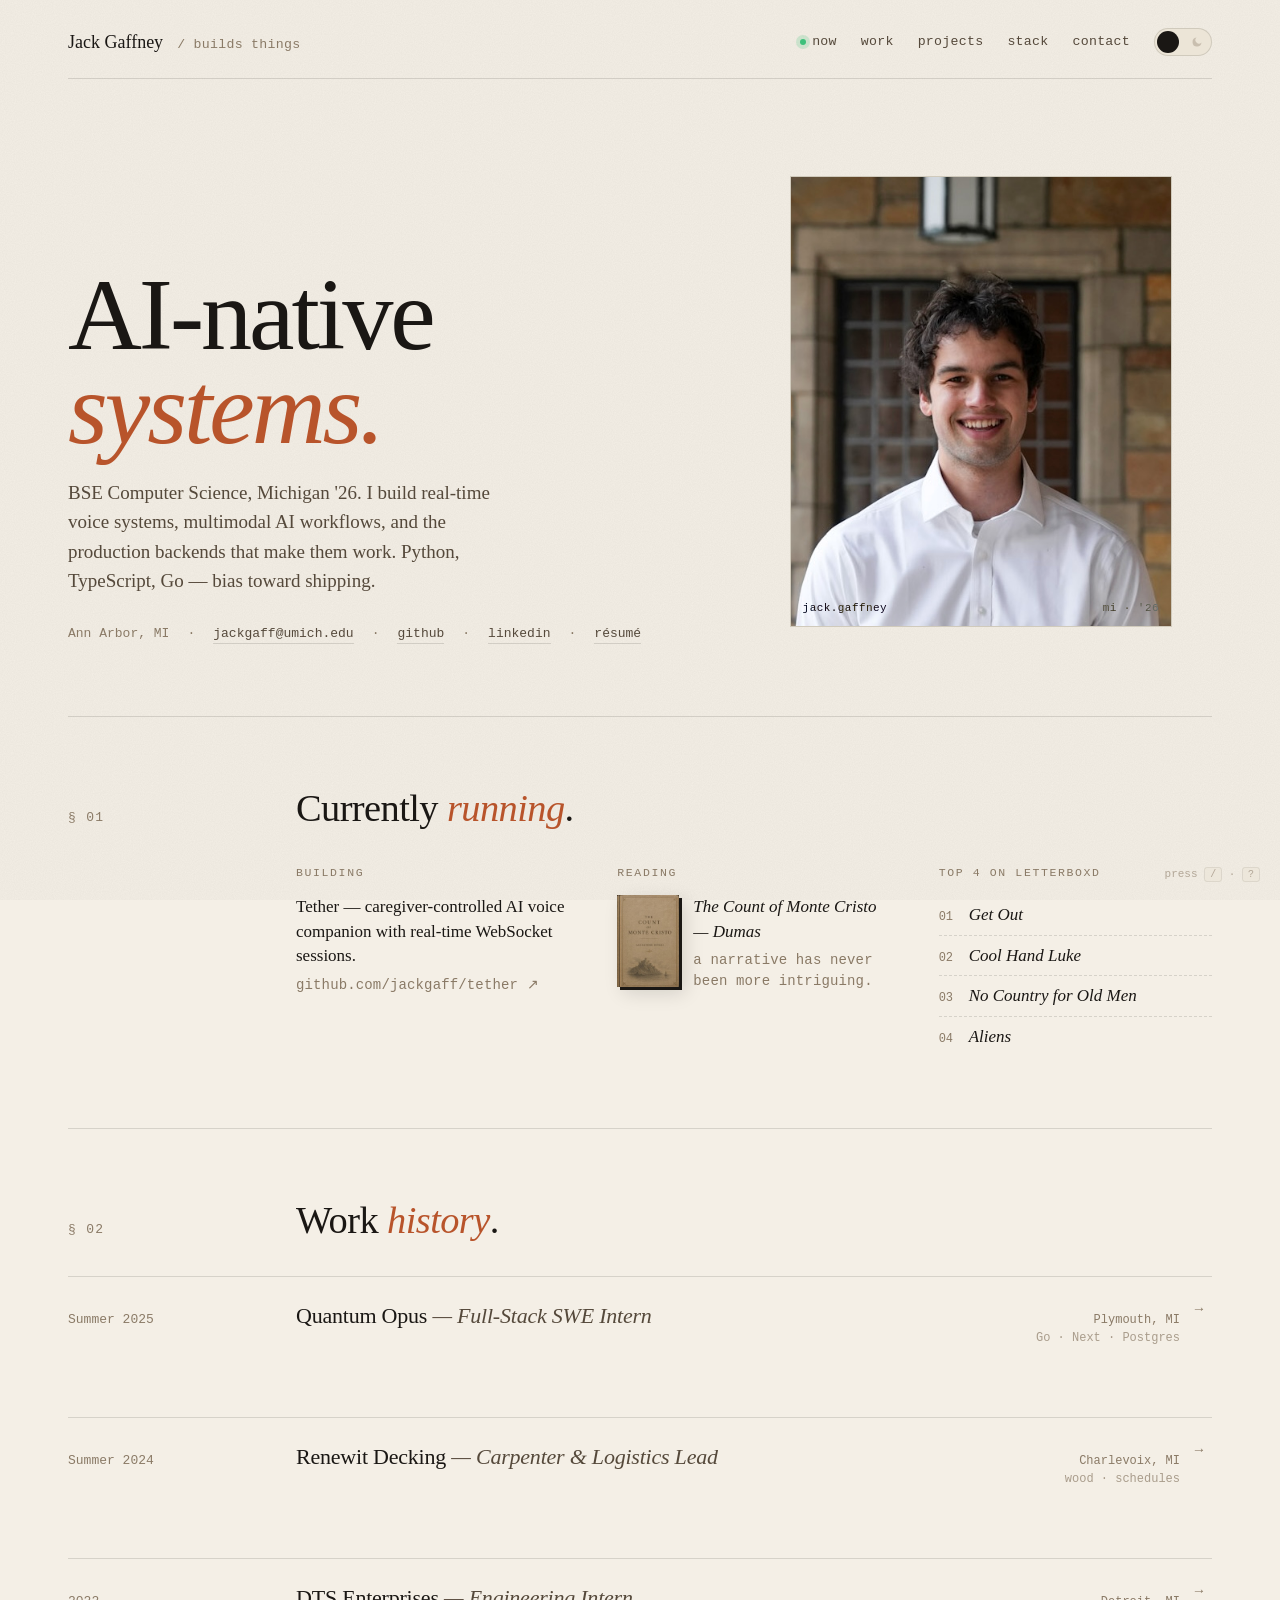
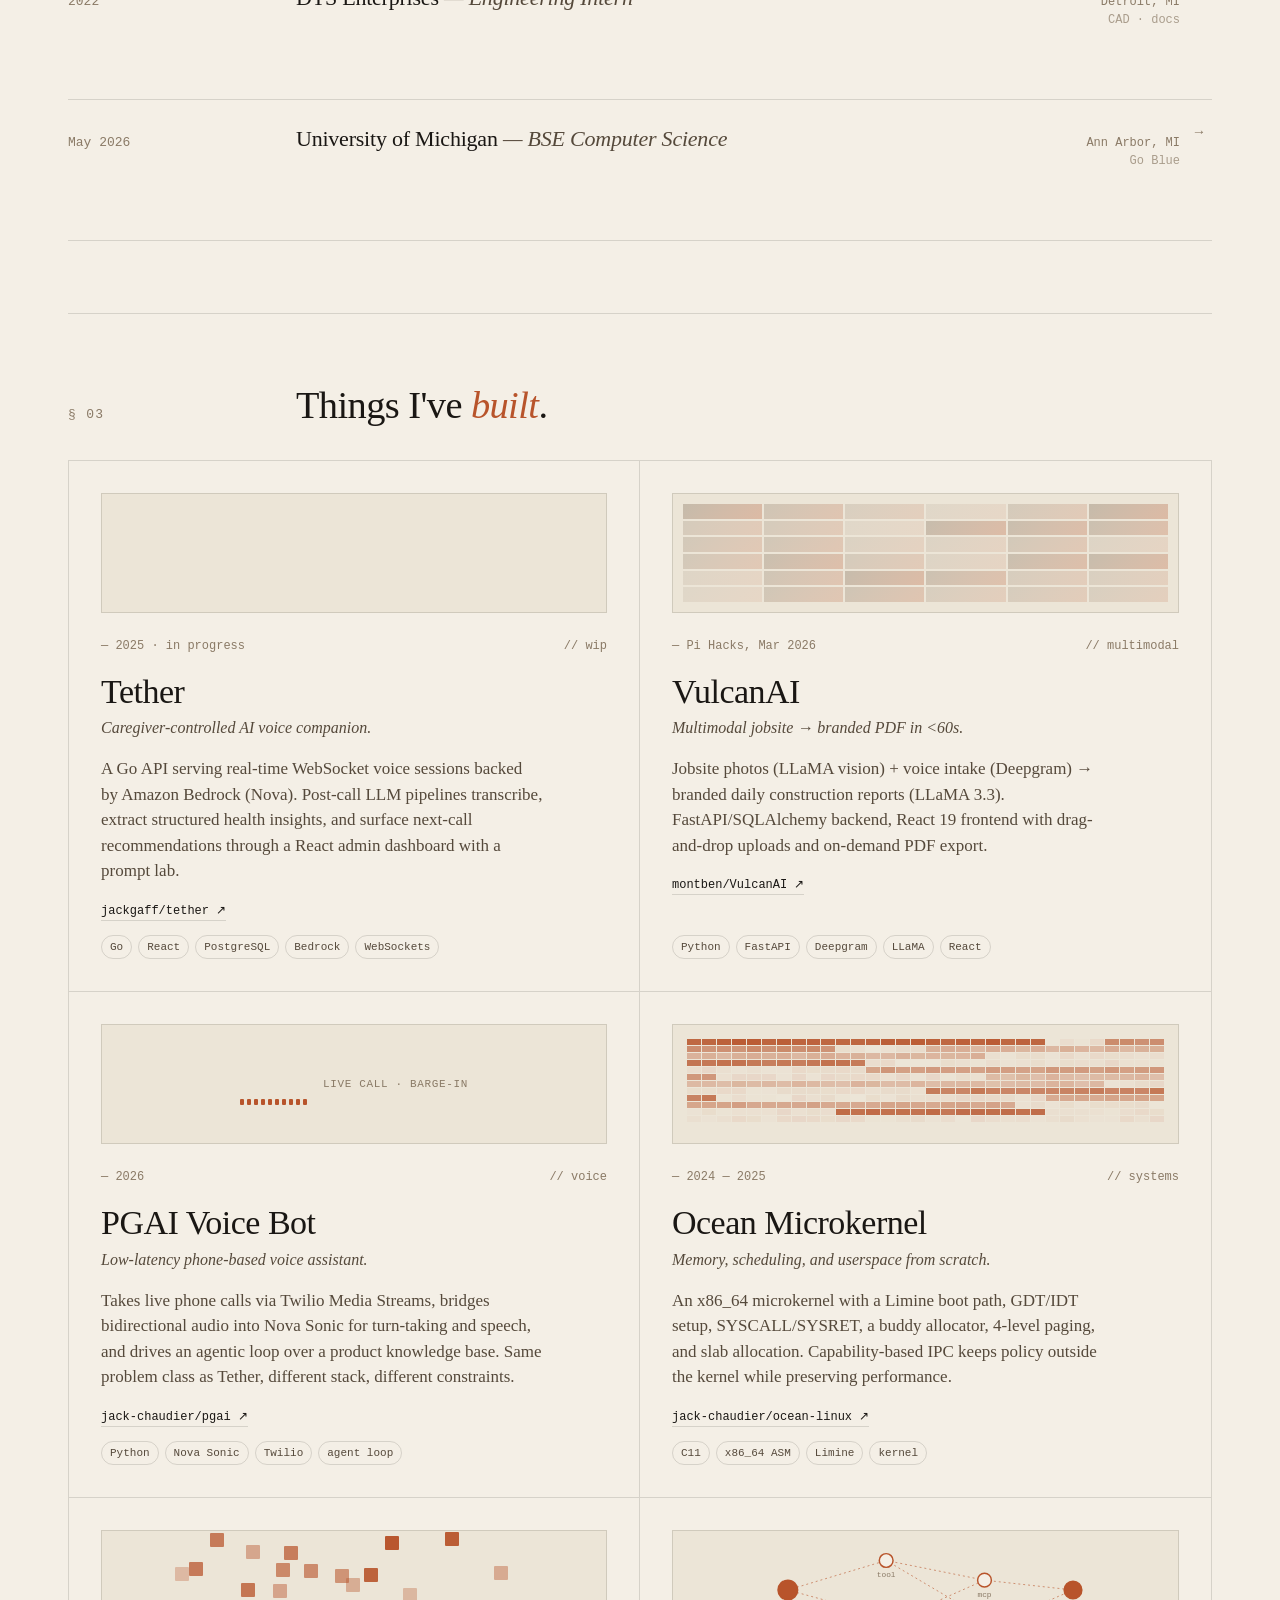
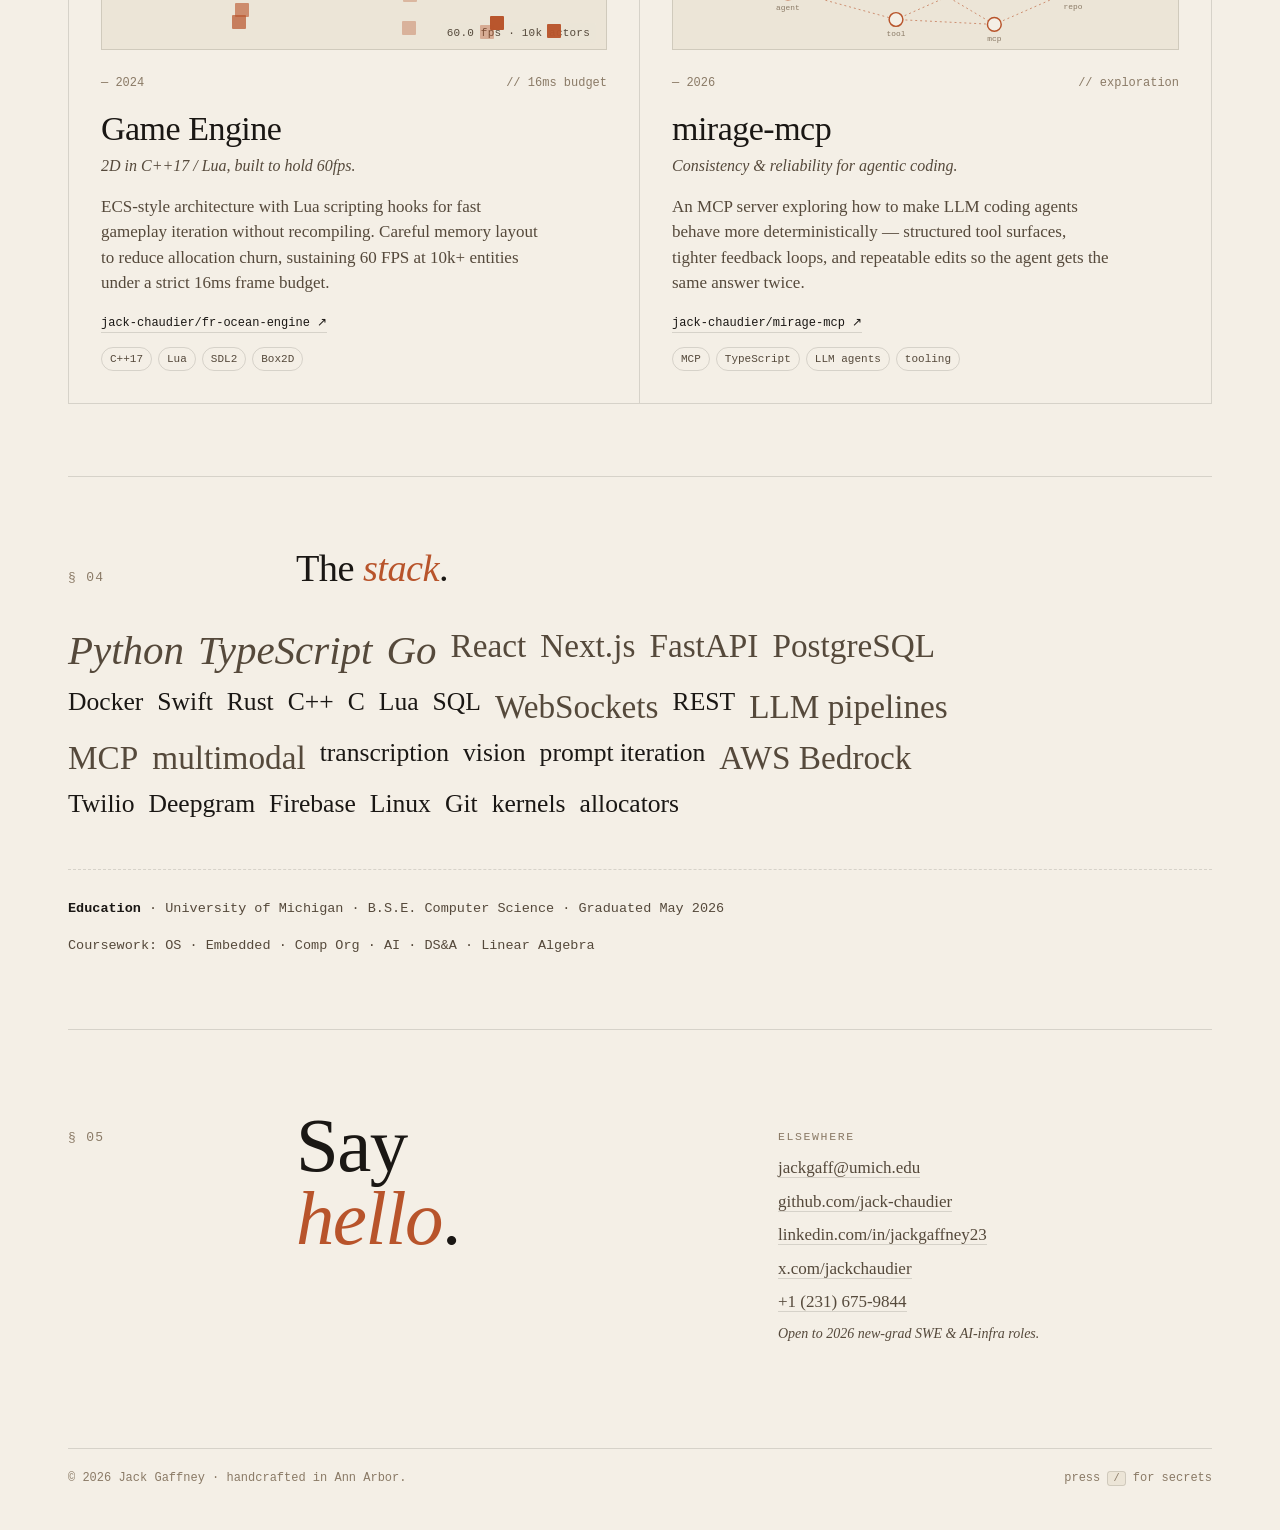
==== index.html @ 0e06ac3a "Refine hero copy, reorder projects, enlarge education footnote - Drop "Backend &" from the hero H1 s" ====
<!doctype html>
<html lang="en">
    <head>
        <meta charset="UTF-8" />
        <meta name="viewport" content="width=device-width, initial-scale=1.0" />
        <meta name="theme-color" media="(prefers-color-scheme: light)" content="#f4efe6" />
        <meta name="theme-color" media="(prefers-color-scheme: dark)" content="#0e0d0b" />
        <meta
            name="description"
            content="Jack Gaffney — AI-native workflows, real-time voice systems, and the production backends that make them work. BSE Computer Science, University of Michigan (graduated May 2026)."
        />
        <meta property="og:title" content="Jack Gaffney — builds things" />
        <meta
            property="og:description"
            content="AI-native workflows, real-time voice systems, and full-stack backends. Plus a kernel and a game engine."
        />
        <meta property="og:type" content="website" />
        <meta property="og:url" content="https://jack-chaudier.github.io/" />
        <meta property="og:image" content="https://jack-chaudier.github.io/og-image.png" />
        <meta property="og:image:width" content="1200" />
        <meta property="og:image:height" content="630" />
        <meta name="twitter:card" content="summary_large_image" />
        <meta name="twitter:image" content="https://jack-chaudier.github.io/og-image.png" />
        <meta name="twitter:site" content="@jackchaudier" />
        <meta name="twitter:creator" content="@jackchaudier" />
        <meta name="twitter:title" content="Jack Gaffney — builds things" />
        <meta
            name="twitter:description"
            content="AI-native workflows, real-time voice systems, and full-stack backends. Plus a kernel and a game engine."
        />
        <meta name="referrer" content="strict-origin-when-cross-origin" />
        <meta
            http-equiv="Content-Security-Policy"
            content="default-src 'self'; base-uri 'self'; connect-src 'self'; font-src 'self' https://fonts.gstatic.com; img-src 'self' data: https:; object-src 'none'; script-src 'self' 'unsafe-inline'; style-src 'self' 'unsafe-inline' https://fonts.googleapis.com;"
        />
        <link rel="canonical" href="https://jack-chaudier.github.io/" />
        <link rel="manifest" href="/manifest.webmanifest" />
        <title>Jack Gaffney — builds things</title>
        <script>
            (function () {
                const root = document.documentElement;
                root.classList.add("js");
                try {
                    const storedTheme = localStorage.getItem("jg-theme");
                    const prefersDark = window.matchMedia("(prefers-color-scheme: dark)").matches;
                    root.setAttribute("data-theme", storedTheme || (prefersDark ? "dark" : "light"));
                } catch (error) {
                    root.setAttribute(
                        "data-theme",
                        window.matchMedia("(prefers-color-scheme: dark)").matches ? "dark" : "light"
                    );
                }
            })();
        </script>
        <link rel="icon" href="/favicon.svg" type="image/svg+xml" />
        <link rel="alternate icon" href="/favicon.ico" />
        <link rel="shortcut icon" href="/favicon.ico" />
        <link rel="apple-touch-icon" sizes="192x192" href="/icon-192.png" />
        <link rel="preconnect" href="https://fonts.googleapis.com" />
        <link rel="preconnect" href="https://fonts.gstatic.com" crossorigin />
        <link
            rel="preload"
            as="style"
            href="https://fonts.googleapis.com/css2?family=Fraunces:ital,opsz,wght@0,9..144,300;0,9..144,400;0,9..144,500;0,9..144,600;1,9..144,400&amp;family=JetBrains+Mono:wght@400;500;600&amp;display=swap"
        />
        <link
            href="https://fonts.googleapis.com/css2?family=Fraunces:ital,opsz,wght@0,9..144,300;0,9..144,400;0,9..144,500;0,9..144,600;1,9..144,400&amp;family=JetBrains+Mono:wght@400;500;600&amp;display=swap"
            rel="stylesheet"
            media="print"
            onload="this.media='all'"
        />
        <noscript>
            <link
                href="https://fonts.googleapis.com/css2?family=Fraunces:ital,opsz,wght@0,9..144,300;0,9..144,400;0,9..144,500;0,9..144,600;1,9..144,400&amp;family=JetBrains+Mono:wght@400;500;600&amp;display=swap"
                rel="stylesheet"
            />
        </noscript>
        <link rel="stylesheet" href="style.css" />
        <script type="application/ld+json">
        {
            "@context": "https://schema.org",
            "@type": "Person",
            "name": "Jack Gaffney",
            "url": "https://jack-chaudier.github.io/",
            "jobTitle": "Software Engineer",
            "description": "AI-native workflows, real-time voice systems, and full-stack backends.",
            "sameAs": [
                "https://github.com/jack-chaudier",
                "https://linkedin.com/in/jackgaffney23",
                "https://x.com/jackchaudier"
            ],
            "alumniOf": {
                "@type": "CollegeOrUniversity",
                "name": "University of Michigan"
            },
            "knowsAbout": ["LLM Agents", "Voice AI", "Full-Stack Engineering", "Systems Programming", "Python", "TypeScript", "Go", "C++"]
        }
        </script>
    </head>
    <body>
        <a href="#main" class="skip-link">Skip to main content</a>

        <div class="shell" id="main">

            <!-- ========== TOP ========== -->
            <nav class="top" aria-label="Primary">
                <div class="wordmark">
                    <b>Jack Gaffney</b>
                    <span class="mono">/ builds things</span>
                </div>
                <div class="topnav mono">
                    <a href="#now"><span class="dot" aria-hidden="true"></span>now</a>
                    <a href="#work">work</a>
                    <a href="#projects">projects</a>
                    <a href="#stack">stack</a>
                    <a href="#contact">contact</a>
                    <button class="theme-toggle" id="themeToggle" type="button" aria-label="Toggle theme" aria-pressed="false">
                        <svg class="sun" viewBox="0 0 24 24" fill="none" stroke="currentColor" stroke-width="2" stroke-linecap="round" aria-hidden="true"><circle cx="12" cy="12" r="4" fill="currentColor"/><path d="M12 2v2M12 20v2M4.93 4.93l1.41 1.41M17.66 17.66l1.41 1.41M2 12h2M20 12h2M4.93 19.07l1.41-1.41M17.66 6.34l1.41-1.41"/></svg>
                        <svg class="moon" viewBox="0 0 24 24" fill="currentColor" stroke="none" aria-hidden="true"><path d="M21 13A9 9 0 1 1 11 3a7 7 0 0 0 10 10z"/></svg>
                        <span class="knob" aria-hidden="true"></span>
                    </button>
                </div>
            </nav>

            <!-- ========== HERO ========== -->
            <header class="hero">
                <div>
                    <h1>AI&#8209;native<br/><em>systems.</em></h1>
                    <p class="lede">
                        BSE Computer Science, Michigan '26. I build real-time
                        voice systems, multimodal AI workflows, and the
                        production backends that make them work.
                        Python, TypeScript, Go — bias toward shipping.
                    </p>
                    <div class="meta">
                        <span>Ann&nbsp;Arbor,&nbsp;MI</span>
                        <span class="sep" aria-hidden="true">·</span>
                        <a href="mailto:jackgaff@umich.edu">jackgaff@umich.edu</a>
                        <span class="sep" aria-hidden="true">·</span>
                        <a href="https://github.com/jack-chaudier" target="_blank" rel="noopener noreferrer">github</a>
                        <span class="sep" aria-hidden="true">·</span>
                        <a href="https://linkedin.com/in/jackgaffney23" target="_blank" rel="noopener noreferrer">linkedin</a>
                        <span class="sep" aria-hidden="true">·</span>
                        <a href="jack_gaffney_resume.pdf" target="_blank" rel="noopener noreferrer">résumé</a>
                    </div>
                </div>
                <figure class="portrait-frame" id="portraitFrame">
                    <img
                        src="headshot.jpg"
                        alt="Portrait of Jack Gaffney"
                        width="637"
                        height="559"
                        loading="eager"
                        decoding="async"
                    />
                    <figcaption class="cap">
                        <span>jack.gaffney</span><span id="portraitMeta">mi · '26</span>
                    </figcaption>
                </figure>
            </header>

            <!-- ========== NOW ========== -->
            <section id="now" aria-labelledby="now-title">
                <div class="section-head">
                    <div class="num">§ 01</div>
                    <h2 id="now-title">Currently <em>running</em>.</h2>
                </div>

                <div class="now-grid">
                    <div aria-hidden="true"></div>

                    <div class="now-col">
                        <span class="caps">Building</span>
                        <p>Tether — caregiver-controlled AI voice companion with real-time WebSocket sessions.</p>
                        <p class="sub">
                            <a href="https://github.com/jackgaff/tether" target="_blank" rel="noopener noreferrer">
                                github.com/jackgaff/tether ↗
                            </a>
                        </p>
                    </div>

                    <div class="now-col">
                        <span class="caps">Reading</span>
                        <div class="book">
                            <div class="book-cover">
                                <img
                                    src="book-cover.jpg"
                                    alt="The Count of Monte Cristo cover art"
                                    width="62"
                                    height="92"
                                    loading="lazy"
                                    decoding="async"
                                />
                            </div>
                            <div>
                                <p style="font-style:italic;">The Count of Monte Cristo — Dumas</p>
                                <p class="sub">a narrative has never been more intriguing.</p>
                            </div>
                        </div>
                    </div>

                    <div class="now-col">
                        <span class="caps">Top 4 on Letterboxd</span>
                        <ol class="films">
                            <li><span class="rk">01</span><span class="title">Get Out</span></li>
                            <li><span class="rk">02</span><span class="title">Cool Hand Luke</span></li>
                            <li><span class="rk">03</span><span class="title">No Country for Old Men</span></li>
                            <li><span class="rk">04</span><span class="title">Aliens</span></li>
                        </ol>
                    </div>
                </div>
            </section>

            <!-- ========== WORK ========== -->
            <section id="work" aria-labelledby="work-title">
                <div class="section-head">
                    <div class="num">§ 02</div>
                    <h2 id="work-title">Work <em>history</em>.</h2>
                </div>

                <div class="work-row" tabindex="0" role="button" aria-expanded="false" data-detail="Built and deployed a full-stack internal data platform (Go/Gin · Next.js · PostgreSQL · Docker Compose) that replaced fragmented spreadsheet workflows. Designed modular Go REST endpoints consumed by Python data-generation pipelines, and shipped automated ingestion and validation with dynamic entity linking across complex datasets.">
                    <div class="when">Summer 2025</div>
                    <h3>Quantum Opus <span class="role">— Full-Stack SWE Intern</span></h3>
                    <div class="where">Plymouth, MI<br/><span>Go · Next · Postgres</span></div>
                    <div class="chev mono" aria-hidden="true">→</div>
                </div>

                <div class="work-row" tabindex="0" role="button" aria-expanded="false" data-detail="Coordinated logistics and material scheduling for seven distributed crews across a 50-mile radius. Moved from carpentry into pre-construction planning after identifying workflow bottlenecks, redesigning scheduling processes to improve cross-team coordination and reduce downtime.">
                    <div class="when">Summer 2024</div>
                    <h3>Renewit Decking <span class="role">— Carpenter &amp; Logistics Lead</span></h3>
                    <div class="where">Charlevoix, MI<br/><span>wood · schedules</span></div>
                    <div class="chev mono" aria-hidden="true">→</div>
                </div>

                <div class="work-row" tabindex="0" role="button" aria-expanded="false" data-detail="Produced 2D/3D CAD drawings and technical documentation for mechanical systems. First exposure to engineering process — how drawings, specs, and real-world parts have to stay in sync.">
                    <div class="when">2022</div>
                    <h3>DTS Enterprises <span class="role">— Engineering Intern</span></h3>
                    <div class="where">Detroit, MI<br/><span>CAD · docs</span></div>
                    <div class="chev mono" aria-hidden="true">→</div>
                </div>

                <div class="work-row" tabindex="0" role="button" aria-expanded="false" data-detail="BSE, Computer Science. Coursework: Operating Systems, Embedded Systems, Computer Organization, Artificial Intelligence, Software Engineering, Data Structures &amp; Algorithms, Linear Algebra. Graduated May 2026.">
                    <div class="when">May 2026</div>
                    <h3>University of Michigan <span class="role">— BSE Computer Science</span></h3>
                    <div class="where">Ann Arbor, MI<br/><span>Go Blue</span></div>
                    <div class="chev mono" aria-hidden="true">→</div>
                </div>
            </section>

            <!-- ========== PROJECTS ========== -->
            <section id="projects" aria-labelledby="projects-title">
                <div class="section-head">
                    <div class="num">§ 03</div>
                    <h2 id="projects-title">Things I've <em>built</em>.</h2>
                </div>

                <div class="projects">

                    <article class="project">
                        <div class="visual viz-waveform" id="viz-wave" aria-hidden="true"></div>
                        <div class="tag"><span>— 2025 · in progress</span><span>// wip</span></div>
                        <h3>Tether</h3>
                        <p class="subtitle">Caregiver-controlled AI voice companion.</p>
                        <p>
                            A Go API serving real-time WebSocket voice sessions
                            backed by Amazon Bedrock (Nova). Post-call LLM
                            pipelines transcribe, extract structured health
                            insights, and surface next-call recommendations
                            through a React admin dashboard with a prompt lab.
                        </p>
                        <a class="source" href="https://github.com/jackgaff/tether" target="_blank" rel="noopener noreferrer">jackgaff/tether ↗</a>
                        <div class="stack">
                            <span class="chip">Go</span>
                            <span class="chip">React</span>
                            <span class="chip">PostgreSQL</span>
                            <span class="chip">Bedrock</span>
                            <span class="chip">WebSockets</span>
                        </div>
                    </article>

                    <article class="project">
                        <div class="visual viz-photo-grid" id="viz-photogrid" aria-hidden="true"></div>
                        <div class="tag"><span>— Pi Hacks, Mar 2026</span><span>// multimodal</span></div>
                        <h3>VulcanAI</h3>
                        <p class="subtitle">Multimodal jobsite → branded PDF in &lt;60s.</p>
                        <p>
                            Jobsite photos (LLaMA vision) + voice intake (Deepgram)
                            → branded daily construction reports (LLaMA 3.3).
                            FastAPI/SQLAlchemy backend, React 19 frontend with
                            drag-and-drop uploads and on-demand PDF export.
                        </p>
                        <a class="source" href="https://github.com/montben/VulcanAI" target="_blank" rel="noopener noreferrer">montben/VulcanAI ↗</a>
                        <div class="stack">
                            <span class="chip">Python</span>
                            <span class="chip">FastAPI</span>
                            <span class="chip">Deepgram</span>
                            <span class="chip">LLaMA</span>
                            <span class="chip">React</span>
                        </div>
                    </article>

                    <article class="project">
                        <div class="visual viz-phone" aria-hidden="true">
                            <div class="bars" id="viz-phone-bars"></div>
                            <div class="tag">live call · barge-in</div>
                        </div>
                        <div class="tag"><span>— 2026</span><span>// voice</span></div>
                        <h3>PGAI Voice Bot</h3>
                        <p class="subtitle">Low-latency phone-based voice assistant.</p>
                        <p>
                            Takes live phone calls via Twilio Media Streams,
                            bridges bidirectional audio into Nova Sonic for
                            turn-taking and speech, and drives an agentic loop
                            over a product knowledge base. Same problem class as
                            Tether, different stack, different constraints.
                        </p>
                        <a class="source" href="https://github.com/jack-chaudier/pgai" target="_blank" rel="noopener noreferrer">jack-chaudier/pgai ↗</a>
                        <div class="stack">
                            <span class="chip">Python</span>
                            <span class="chip">Nova&nbsp;Sonic</span>
                            <span class="chip">Twilio</span>
                            <span class="chip">agent&nbsp;loop</span>
                        </div>
                    </article>

                    <article class="project">
                        <div class="visual viz-kernel" id="viz-kernel" aria-hidden="true"></div>
                        <div class="tag"><span>— 2024 — 2025</span><span>// systems</span></div>
                        <h3>Ocean Microkernel</h3>
                        <p class="subtitle">Memory, scheduling, and userspace from scratch.</p>
                        <p>
                            An x86_64 microkernel with a Limine boot path,
                            GDT/IDT setup, SYSCALL/SYSRET, a buddy allocator,
                            4-level paging, and slab allocation. Capability-based
                            IPC keeps policy outside the kernel while preserving
                            performance.
                        </p>
                        <a class="source" href="https://github.com/jack-chaudier/ocean-linux" target="_blank" rel="noopener noreferrer">jack-chaudier/ocean-linux ↗</a>
                        <div class="stack">
                            <span class="chip">C11</span>
                            <span class="chip">x86_64&nbsp;ASM</span>
                            <span class="chip">Limine</span>
                            <span class="chip">kernel</span>
                        </div>
                    </article>

                    <article class="project">
                        <div class="visual viz-engine" id="viz-engine" aria-hidden="true">
                            <span class="fps mono">60.0 fps · 10k actors</span>
                        </div>
                        <div class="tag"><span>— 2024</span><span>// 16ms budget</span></div>
                        <h3>Game Engine</h3>
                        <p class="subtitle">2D in C++17 / Lua, built to hold 60fps.</p>
                        <p>
                            ECS-style architecture with Lua scripting hooks for
                            fast gameplay iteration without recompiling. Careful
                            memory layout to reduce allocation churn, sustaining
                            60 FPS at 10k+ entities under a strict 16ms frame
                            budget.
                        </p>
                        <a class="source" href="https://github.com/jack-chaudier/fr-ocean-engine" target="_blank" rel="noopener noreferrer">jack-chaudier/fr-ocean-engine ↗</a>
                        <div class="stack">
                            <span class="chip">C++17</span>
                            <span class="chip">Lua</span>
                            <span class="chip">SDL2</span>
                            <span class="chip">Box2D</span>
                        </div>
                    </article>

                    <article class="project">
                        <div class="visual viz-mcp" id="viz-mcp" aria-hidden="true"></div>
                        <div class="tag"><span>— 2026</span><span>// exploration</span></div>
                        <h3>mirage-mcp</h3>
                        <p class="subtitle">Consistency &amp; reliability for agentic coding.</p>
                        <p>
                            An MCP server exploring how to make LLM coding agents
                            behave more deterministically — structured tool
                            surfaces, tighter feedback loops, and repeatable edits
                            so the agent gets the same answer twice.
                        </p>
                        <a class="source" href="https://github.com/jack-chaudier/mirage-mcp" target="_blank" rel="noopener noreferrer">jack-chaudier/mirage-mcp ↗</a>
                        <div class="stack">
                            <span class="chip">MCP</span>
                            <span class="chip">TypeScript</span>
                            <span class="chip">LLM&nbsp;agents</span>
                            <span class="chip">tooling</span>
                        </div>
                    </article>

                </div>
            </section>

            <!-- ========== STACK ========== -->
            <section id="stack" aria-labelledby="stack-title">
                <div class="section-head">
                    <div class="num">§ 04</div>
                    <h2 id="stack-title">The <em>stack</em>.</h2>
                </div>
                <div class="cloud">
                    <span data-w="3">Python</span>
                    <span data-w="3">TypeScript</span>
                    <span data-w="3">Go</span>
                    <span data-w="2">React</span>
                    <span data-w="2">Next.js</span>
                    <span data-w="2">FastAPI</span>
                    <span data-w="2">PostgreSQL</span>
                    <span data-w="1">Docker</span>
                    <span data-w="1">Swift</span>
                    <span data-w="1">Rust</span>
                    <span data-w="1">C++</span>
                    <span data-w="1">C</span>
                    <span data-w="1">Lua</span>
                    <span data-w="1">SQL</span>
                    <span data-w="2">WebSockets</span>
                    <span data-w="1">REST</span>
                    <span data-w="2">LLM pipelines</span>
                    <span data-w="2">MCP</span>
                    <span data-w="2">multimodal</span>
                    <span data-w="1">transcription</span>
                    <span data-w="1">vision</span>
                    <span data-w="1">prompt iteration</span>
                    <span data-w="2">AWS Bedrock</span>
                    <span data-w="1">Twilio</span>
                    <span data-w="1">Deepgram</span>
                    <span data-w="1">Firebase</span>
                    <span data-w="1">Linux</span>
                    <span data-w="1">Git</span>
                    <span data-w="1">kernels</span>
                    <span data-w="1">allocators</span>
                </div>
                <div class="stack-foot">
                    <span><strong>Education</strong> · University of Michigan · B.S.E. Computer Science · Graduated May 2026</span>
                    <span>Coursework: OS · Embedded · Comp Org · AI · DS&amp;A · Linear Algebra</span>
                </div>
            </section>

            <!-- ========== FOOTER ========== -->
            <footer class="colophon" id="contact">
                <div class="section-num-footer">§ 05</div>
                <div>
                    <h3>Say<br/><em>hello</em>.</h3>
                </div>
                <div class="col">
                    <span class="caps">Elsewhere</span>
                    <p><a href="mailto:jackgaff@umich.edu">jackgaff@umich.edu</a></p>
                    <p><a href="https://github.com/jack-chaudier" target="_blank" rel="noopener noreferrer">github.com/jack-chaudier</a></p>
                    <p><a href="https://linkedin.com/in/jackgaffney23" target="_blank" rel="noopener noreferrer">linkedin.com/in/jackgaffney23</a></p>
                    <p><a href="https://x.com/jackchaudier" target="_blank" rel="noopener noreferrer">x.com/jackchaudier</a></p>
                    <p><a href="tel:+12316759844">+1 (231) 675-9844</a></p>
                    <p class="availability">Open to 2026 new-grad SWE &amp; AI&#8209;infra roles.</p>
                </div>

                <div class="fineprint">
                    <span>© <span id="year"></span> Jack Gaffney · handcrafted in Ann Arbor.</span>
                    <span>press <kbd>/</kbd> for secrets</span>
                </div>
            </footer>

        </div>

        <!-- ======= HINT ======= -->
        <div class="hint" aria-hidden="true">press <kbd>/</kbd> · <kbd>?</kbd></div>

        <!-- ======= TERMINAL ======= -->
        <div class="term" id="term" role="dialog" aria-label="Terminal">
            <div class="hd">
                <span>jack@portfolio ~ %</span>
                <button class="close" id="termClose" type="button" aria-label="Close terminal">[esc]</button>
            </div>
            <div class="body" id="termBody">
                <p class="line">type 'help' for commands. type 'exit' to leave.</p>
            </div>
            <div class="in">
                <input id="termInput" autocomplete="off" spellcheck="false" aria-label="Terminal input"/>
            </div>
        </div>

        <!-- ======= MATRIX CANVAS ======= -->
        <canvas class="rain-canvas" id="rain" aria-hidden="true"></canvas>

        <!-- ======= TROPHY ======= -->
        <div class="trophy" id="trophy" aria-hidden="true">
            <div class="big">↑↑↓↓←→←→ B A</div>
            <div class="small">you found it. 60fps guaranteed.</div>
        </div>

        <script src="script.js"></script>
    </body>
</html>
---- style.css ----
/* ============================================================
   Jack Gaffney — editorial / terminal hybrid
   Fraunces + JetBrains Mono, warm paper + rust accent
   ============================================================ */

:root {
    --bg: #f4efe6;
    --bg-2: #ece5d7;
    --ink: #1a1714;
    --ink-2: #55493b;
    --ink-3: #8a7a66;
    --rule: #1a171422;
    --accent: #b8542b;
    --paper-noise: 0.035;
    --serif: "Fraunces", Georgia, "Times New Roman", serif;
    --mono: "JetBrains Mono", ui-monospace, SFMono-Regular, Menlo, Consolas, monospace;
    color-scheme: light dark;
    accent-color: var(--accent);
}

html[data-theme="dark"] {
    --bg: #0e0d0b;
    --bg-2: #17150f;
    --ink: #f1ebdc;
    --ink-2: #b8ae96;
    --ink-3: #766c57;
    --rule: #f1ebdc22;
    --accent: #e08a5c;
    --paper-noise: 0.06;
}

* { box-sizing: border-box; }
html, body { margin: 0; padding: 0; }
html { scroll-behavior: smooth; }

body {
    background: var(--bg);
    color: var(--ink);
    font-family: var(--serif);
    font-optical-sizing: auto;
    font-variation-settings: "opsz" 14;
    font-weight: 400;
    font-size: 17px;
    line-height: 1.5;
    -webkit-font-smoothing: antialiased;
    -moz-osx-font-smoothing: grayscale;
    text-rendering: optimizeLegibility;
    transition: background .35s ease, color .35s ease;
    overflow-x: hidden;
    min-height: 100dvh;
}

@media (prefers-reduced-motion: reduce) {
    html { scroll-behavior: auto; }
    *, *::before, *::after {
        animation-duration: .01ms !important;
        animation-iteration-count: 1 !important;
        transition-duration: .01ms !important;
    }
}

/* subtle paper grain */
body::before {
    content: "";
    position: fixed;
    inset: 0;
    pointer-events: none;
    z-index: 1;
    opacity: var(--paper-noise);
    background-image: url("data:image/svg+xml;utf8,<svg xmlns='http://www.w3.org/2000/svg' width='180' height='180'><filter id='n'><feTurbulence type='fractalNoise' baseFrequency='0.9' numOctaves='2' stitchTiles='stitch'/><feColorMatrix values='0 0 0 0 0  0 0 0 0 0  0 0 0 0 0  0 0 0 1.2 0'/></filter><rect width='100%25' height='100%25' filter='url(%23n)'/></svg>");
    mix-blend-mode: multiply;
}
html[data-theme="dark"] body::before { mix-blend-mode: screen; }

::selection { background: var(--accent); color: var(--bg); }

/* =============== A11Y =============== */
.skip-link {
    position: absolute;
    top: -40px;
    left: 12px;
    padding: 8px 14px;
    background: var(--ink);
    color: var(--bg);
    font-family: var(--mono);
    font-size: 13px;
    border-radius: 4px;
    z-index: 200;
    transition: top .2s;
}
.skip-link:focus { top: 12px; outline: 2px solid var(--accent); outline-offset: 2px; }
:focus-visible { outline: 2px solid var(--accent); outline-offset: 3px; }

/* =============== BASE ELEMENTS =============== */
.mono { font-family: var(--mono); font-size: .78em; letter-spacing: .02em; }
.caps { text-transform: uppercase; letter-spacing: .14em; font-size: .72rem; font-weight: 500; font-family: var(--mono); }

a {
    color: inherit;
    text-decoration: none;
    border-bottom: 1px solid var(--rule);
    transition: border-color .2s, color .2s;
}
a:hover, a:focus-visible { color: var(--accent); border-color: var(--accent); }

hr { border: 0; border-top: 1px solid var(--rule); margin: 0; }
kbd {
    font-family: var(--mono);
    font-size: .85em;
    border: 1px solid var(--rule);
    padding: 1px 5px;
    border-radius: 3px;
    background: var(--bg-2);
}

/* =============== LAYOUT =============== */
.shell {
    max-width: 1240px;
    margin: 0 auto;
    padding: 0 48px;
    position: relative;
    z-index: 2;
}

/* top bar */
.top {
    display: flex;
    align-items: center;
    justify-content: space-between;
    padding: 28px 0 22px;
    border-bottom: 1px solid var(--rule);
    gap: 24px;
    flex-wrap: wrap;
}
.wordmark { display: flex; align-items: baseline; gap: 14px; }
.wordmark b { font-weight: 500; font-size: 18px; }
.wordmark span { color: var(--ink-3); }
.topnav { display: flex; gap: 24px; align-items: center; flex-wrap: wrap; }
.topnav a { border: 0; color: var(--ink-2); }
.topnav a:hover, .topnav a:focus-visible { color: var(--accent); }
.topnav .dot {
    display: inline-block;
    width: 6px; height: 6px;
    border-radius: 50%;
    background: #3cc07a;
    margin-right: 6px;
    vertical-align: middle;
    box-shadow: 0 0 0 4px color-mix(in srgb, #3cc07a 20%, transparent);
    animation: pulse 2.4s ease-in-out infinite;
}
@keyframes pulse {
    0%, 100% { box-shadow: 0 0 0 4px color-mix(in srgb, #3cc07a 20%, transparent); }
    50% { box-shadow: 0 0 0 6px color-mix(in srgb, #3cc07a 8%, transparent); }
}

/* theme toggle */
.theme-toggle {
    border: 1px solid var(--rule);
    background: var(--bg-2);
    color: var(--ink);
    width: 58px; height: 28px;
    border-radius: 999px;
    position: relative;
    cursor: pointer;
    padding: 0;
    overflow: hidden;
    transition: border-color .2s, background .3s;
}
.theme-toggle:hover, .theme-toggle:focus-visible { border-color: var(--accent); }
.theme-toggle svg {
    position: absolute;
    top: 50%;
    width: 12px; height: 12px;
    transform: translateY(-50%);
    color: var(--ink-3);
    transition: color .3s, opacity .3s;
}
.theme-toggle .sun { left: 8px; }
.theme-toggle .moon { right: 8px; }
html[data-theme="light"] .theme-toggle .sun { color: var(--accent); opacity: 1; }
html[data-theme="light"] .theme-toggle .moon { opacity: .35; }
html[data-theme="dark"] .theme-toggle .moon { color: var(--accent); opacity: 1; }
html[data-theme="dark"] .theme-toggle .sun { opacity: .35; }
.theme-toggle .knob {
    position: absolute;
    top: 2px; left: 2px;
    width: 22px; height: 22px;
    border-radius: 50%;
    background: var(--ink);
    transition: transform .4s cubic-bezier(.6, -.2, .3, 1.4);
}
html[data-theme="dark"] .theme-toggle .knob { transform: translateX(30px); }

/* =============== HERO =============== */
.hero {
    display: grid;
    grid-template-columns: 1.15fr .85fr;
    gap: 56px;
    align-items: end;
    padding: 80px 0 72px;
    border-bottom: 1px solid var(--rule);
}
.hero h1 {
    font-family: var(--serif);
    font-weight: 300;
    font-variation-settings: "opsz" 144;
    font-size: clamp(52px, 8vw, 116px);
    line-height: .92;
    letter-spacing: -.03em;
    margin: 0;
}
.hero h1 em {
    font-style: italic;
    font-weight: 400;
    color: var(--accent);
}
.hero .lede {
    color: var(--ink-2);
    font-size: 19px;
    line-height: 1.55;
    max-width: 46ch;
    margin: 22px 0 0;
}
.hero .meta {
    display: flex;
    gap: 18px;
    margin-top: 28px;
    color: var(--ink-3);
    align-items: center;
    flex-wrap: wrap;
    font-family: var(--mono);
    font-size: 13px;
}
.hero .meta a {
    border-bottom-color: var(--rule);
    color: var(--ink-2);
}

.portrait-frame {
    aspect-ratio: 1 / 1.18;
    position: relative;
    background: var(--bg-2);
    overflow: hidden;
    border: 1px solid var(--rule);
    cursor: pointer;
    user-select: none;
}
.portrait-frame img {
    width: 100%;
    height: 100%;
    object-fit: cover;
    object-position: 50% 30%;
    filter: saturate(.85) contrast(1.02);
    transition: filter .4s ease, transform .8s cubic-bezier(.2, .7, .2, 1);
    display: block;
}
html[data-theme="dark"] .portrait-frame img {
    filter: saturate(.7) contrast(1.05) brightness(.85);
}
.portrait-frame:hover img {
    transform: scale(1.03);
    filter: saturate(1) contrast(1.02);
}
.portrait-frame .cap {
    position: absolute;
    bottom: 10px;
    left: 12px;
    right: 12px;
    color: #f1ebdc;
    display: flex;
    justify-content: space-between;
    mix-blend-mode: difference;
    font-family: var(--mono);
    font-size: 11px;
    letter-spacing: .04em;
}

/* =============== SECTIONS =============== */
section {
    padding: 72px 0;
    border-bottom: 1px solid var(--rule);
    position: relative;
}
.section-head {
    display: grid;
    grid-template-columns: 180px 1fr;
    gap: 48px;
    margin-bottom: 36px;
    align-items: baseline;
}
.section-head .num {
    color: var(--ink-3);
    font-family: var(--mono);
    font-size: 13px;
    letter-spacing: .1em;
}
.section-head h2 {
    font-family: var(--serif);
    font-weight: 400;
    font-variation-settings: "opsz" 72;
    font-size: clamp(28px, 3vw, 40px);
    letter-spacing: -.015em;
    margin: 0;
    line-height: 1;
}
.section-head h2 em { color: var(--accent); font-style: italic; }

/* =============== NOW =============== */
.now-grid {
    display: grid;
    grid-template-columns: 180px repeat(3, 1fr);
    gap: 48px;
    align-items: start;
}
.now-col > .caps {
    color: var(--ink-3);
    margin: 0 0 14px;
    display: block;
}
.now-col p { margin: 0; line-height: 1.45; }
.now-col .sub {
    color: var(--ink-3);
    margin-top: 6px;
    font-size: 14px;
    font-family: var(--mono);
    letter-spacing: .01em;
}
.now-col .sub a { border-bottom-color: transparent; }

.films { list-style: none; padding: 0; margin: 0; }
.films li {
    display: grid;
    grid-template-columns: 22px 1fr;
    gap: 8px;
    padding: 7px 0;
    border-bottom: 1px dashed var(--rule);
    align-items: baseline;
    cursor: default;
}
.films li:last-child { border-bottom: 0; }
.films .rk {
    color: var(--ink-3);
    font-family: var(--mono);
    font-size: 12px;
}
.films .title { font-style: italic; }
.films li:hover .title { color: var(--accent); }

/* book */
.book { display: flex; gap: 14px; align-items: flex-start; }
.book-cover {
    width: 62px;
    height: 92px;
    position: relative;
    box-shadow: 3px 3px 0 var(--ink), 6px 6px 18px #0002;
    flex-shrink: 0;
    background: var(--bg-2);
    overflow: hidden;
    transition: transform .3s;
}
.book-cover img {
    width: 100%;
    height: 100%;
    object-fit: cover;
    display: block;
}
.book-cover::after {
    content: "";
    position: absolute;
    left: 2px;
    top: 0;
    bottom: 0;
    width: 1px;
    background: #0004;
    pointer-events: none;
}
.book:hover .book-cover { transform: translate(-1px, -1px) rotate(-1deg); }

/* =============== WORK =============== */
.work-row {
    display: grid;
    grid-template-columns: 180px 1fr auto;
    gap: 48px;
    padding: 22px 0;
    border-top: 1px solid var(--rule);
    align-items: baseline;
    cursor: pointer;
    position: relative;
}
.work-row:last-of-type { border-bottom: 1px solid var(--rule); }
.work-row .when {
    color: var(--ink-3);
    font-family: var(--mono);
    font-size: 13px;
}
.work-row h3 {
    margin: 0;
    font-weight: 500;
    font-size: 22px;
    font-variation-settings: "opsz" 72;
    letter-spacing: -.01em;
}
.work-row h3 .role {
    color: var(--ink-2);
    font-style: italic;
    font-weight: 400;
}
.work-row .where {
    color: var(--ink-3);
    font-family: var(--mono);
    font-size: 12px;
    text-align: right;
    padding-right: 32px;
    line-height: 1.5;
}
.work-row .where span { opacity: .7; }
.work-row .detail {
    grid-column: 2 / 4;
    color: var(--ink-2);
    max-height: 0;
    overflow: hidden;
    transition: max-height .45s ease, margin-top .45s ease, opacity .35s ease;
    opacity: 0;
    margin-top: 0;
}
.work-row.open .detail {
    max-height: 420px;
    margin-top: 14px;
    opacity: 1;
}
.work-row .chev {
    position: absolute;
    right: 2px;
    top: 22px;
    color: var(--ink-3);
    font-family: var(--mono);
    font-size: 14px;
    width: 22px;
    height: 22px;
    display: flex;
    align-items: center;
    justify-content: center;
    transition: transform .3s, color .3s;
    background: var(--bg);
}
.work-row.open .chev { transform: rotate(90deg); color: var(--accent); }
.work-row:hover h3 { color: var(--accent); }

/* =============== PROJECTS =============== */
.projects {
    display: grid;
    grid-template-columns: repeat(2, 1fr);
    gap: 0;
    border: 1px solid var(--rule);
}
.project {
    padding: 32px;
    border-bottom: 1px solid var(--rule);
    border-right: 1px solid var(--rule);
    position: relative;
    transition: background .25s;
    display: flex;
    flex-direction: column;
}
.project:nth-child(2n) { border-right: 0; }
.project:nth-last-child(-n + 2) { border-bottom: 0; }
.project:hover {
    background: color-mix(in srgb, var(--accent) 5%, transparent);
}
.project .tag {
    display: flex;
    justify-content: space-between;
    color: var(--ink-3);
    margin-bottom: 18px;
    font-family: var(--mono);
    font-size: 12px;
}
.project h3 {
    font-family: var(--serif);
    font-weight: 400;
    font-variation-settings: "opsz" 72;
    font-size: clamp(26px, 3vw, 34px);
    letter-spacing: -.015em;
    margin: 0 0 6px;
    line-height: 1.1;
}
.project .subtitle {
    color: var(--ink-2);
    font-style: italic;
    margin: 0 0 16px;
    font-size: 16px;
}
.project p {
    color: var(--ink-2);
    margin: 0 0 18px;
    max-width: 52ch;
}
.project .source {
    display: inline-flex;
    gap: 6px;
    align-items: baseline;
    font-family: var(--mono);
    font-size: 12px;
    border-bottom-color: var(--rule);
    margin-bottom: 14px;
    align-self: flex-start;
}
.stack {
    display: flex;
    flex-wrap: wrap;
    gap: 6px;
    margin-top: auto;
}
.chip {
    font-family: var(--mono);
    font-size: 11px;
    padding: 3px 8px;
    border: 1px solid var(--rule);
    border-radius: 999px;
    color: var(--ink-2);
    white-space: nowrap;
}
.project .visual {
    width: 100%;
    min-width: 0;
    height: 120px;
    margin-bottom: 24px;
    position: relative;
    overflow: hidden;
    border: 1px solid var(--rule);
    background: var(--bg-2);
}

/* project-specific visuals */
.viz-waveform {
    display: flex;
    align-items: center;
    justify-content: center;
    gap: 3px;
    padding: 0 20px;
}
.viz-waveform span {
    display: block;
    flex: 1 1 3px;
    min-width: 1px;
    max-width: 3px;
    width: 3px;
    background: var(--accent);
    border-radius: 1px;
    animation: wav 1.6s ease-in-out infinite;
}
@keyframes wav {
    0%, 100% { height: 6px; }
    50% { height: var(--h, 40px); }
}

.viz-photo-grid {
    display: grid;
    grid-template-columns: repeat(6, 1fr);
    gap: 2px;
    padding: 10px;
    height: 100%;
}
.viz-photo-grid div {
    background: linear-gradient(
        135deg,
        color-mix(in srgb, var(--ink-3) 40%, transparent),
        color-mix(in srgb, var(--accent) 30%, transparent)
    );
}

.viz-engine { position: relative; }
.viz-engine .sprite {
    position: absolute;
    width: 14px;
    height: 14px;
    background: var(--accent);
    border-radius: 1px;
}
.viz-engine .fps {
    position: absolute;
    bottom: 6px;
    right: 10px;
    font-family: var(--mono);
    font-size: 11px;
    color: var(--ink-2);
    background: color-mix(in srgb, var(--bg-2) 85%, transparent);
    padding: 2px 6px;
    border-radius: 2px;
}

/* mirage-mcp visual: agent node graph */
.viz-mcp {
    position: relative;
    background-image:
        linear-gradient(var(--rule) 1px, transparent 1px),
        linear-gradient(90deg, var(--rule) 1px, transparent 1px);
    background-size: 20px 20px;
}
.viz-mcp svg { position: absolute; inset: 0; width: 100%; height: 100%; }
.viz-mcp .node { fill: var(--bg); stroke: var(--accent); stroke-width: 1.5; }
.viz-mcp .node.c { fill: var(--accent); }
.viz-mcp .edge {
    stroke: var(--accent);
    stroke-width: 1;
    stroke-dasharray: 2 3;
    opacity: .6;
}
.viz-mcp .lbl {
    font-family: var(--mono);
    font-size: 8px;
    fill: var(--ink-3);
}

/* kernel visual: memory map */
.viz-kernel {
    display: grid;
    grid-template-columns: repeat(32, 1fr);
    grid-auto-rows: 6px;
    gap: 1px;
    padding: 14px;
    height: 100%;
    align-content: start;
}
.viz-kernel div {
    background: color-mix(in srgb, var(--accent) var(--a, 20%), transparent);
}

/* phone visual */
.viz-phone {
    display: flex;
    align-items: center;
    justify-content: center;
    flex-wrap: wrap;
    gap: 16px;
    font-family: var(--mono);
    color: var(--ink-2);
}
.viz-phone .bars {
    display: flex;
    gap: 3px;
    align-items: flex-end;
    height: 42px;
}
.viz-phone .bars span {
    display: block;
    width: 4px;
    background: var(--accent);
    border-radius: 1px;
    animation: wav 1.3s ease-in-out infinite;
}
.viz-phone .tag {
    display: block;
    margin: 0;
    font-size: 11px;
    color: var(--ink-3);
    letter-spacing: .06em;
    text-transform: uppercase;
    white-space: normal;
    text-align: center;
}

/* =============== STACK / SKILLS cloud =============== */
.cloud {
    display: flex;
    flex-wrap: wrap;
    gap: 8px 14px;
    line-height: 1.3;
    max-width: 920px;
}
.cloud span {
    font-family: var(--serif);
    font-size: clamp(16px, 2vw, 26px);
    color: var(--ink-2);
    transition: color .15s, font-style .15s;
    cursor: default;
    font-variation-settings: "opsz" 72;
}
.cloud span:hover { color: var(--accent); font-style: italic; }
.cloud span[data-w="1"] { color: var(--ink); font-weight: 500; }
.cloud span[data-w="2"] {
    font-size: clamp(20px, 2.6vw, 34px);
    font-weight: 400;
}
.cloud span[data-w="3"] {
    font-size: clamp(26px, 3.2vw, 46px);
    font-weight: 300;
    font-style: italic;
}

/* education footnote under stack */
.stack-foot {
    margin-top: 48px;
    padding-top: 28px;
    border-top: 1px dashed var(--rule);
    color: var(--ink-2);
    font-family: var(--mono);
    font-size: clamp(13.5px, 1.05vw, 15px);
    line-height: 1.6;
    display: flex;
    justify-content: space-between;
    flex-wrap: wrap;
    gap: 16px 28px;
}
.stack-foot strong {
    color: var(--ink);
    font-weight: 600;
}

/* =============== FOOTER =============== */
footer.colophon {
    padding: 80px 0 48px;
    display: grid;
    grid-template-columns: 180px 1fr 1fr;
    gap: 48px;
}
footer.colophon h3 {
    font-family: var(--serif);
    font-weight: 300;
    font-variation-settings: "opsz" 144;
    font-size: clamp(40px, 6vw, 80px);
    line-height: .95;
    letter-spacing: -.02em;
    margin: 0;
}
footer.colophon h3 em { color: var(--accent); font-style: italic; }
footer.colophon .col { padding-top: 18px; }
footer.colophon .col p { margin: 0 0 8px; color: var(--ink-2); }
footer.colophon .col .caps {
    color: var(--ink-3);
    margin: 0 0 10px;
    display: block;
}
footer.colophon .availability {
    margin-top: 20px;
    color: var(--ink-3);
    font-style: italic;
    font-size: 14px;
}
footer.colophon .fineprint {
    grid-column: 1 / -1;
    display: flex;
    justify-content: space-between;
    color: var(--ink-3);
    margin-top: 48px;
    padding-top: 20px;
    border-top: 1px solid var(--rule);
    font-family: var(--mono);
    font-size: 12px;
    flex-wrap: wrap;
    gap: 12px;
}
.section-num-footer {
    color: var(--ink-3);
    font-family: var(--mono);
    font-size: 13px;
    letter-spacing: .1em;
    padding-top: 18px;
}

/* =============== TERMINAL =============== */
.term {
    position: fixed;
    left: 50%;
    top: 50%;
    transform: translate(-50%, -50%) scale(.96);
    width: min(560px, 92vw);
    max-height: 60vh;
    background: var(--bg);
    border: 1px solid var(--ink);
    box-shadow: 12px 12px 0 var(--accent), 0 20px 60px #0003;
    z-index: 100;
    font-family: var(--mono);
    font-size: 13px;
    opacity: 0;
    pointer-events: none;
    transition: opacity .2s, transform .2s;
    display: flex;
    flex-direction: column;
}
.term.on {
    opacity: 1;
    pointer-events: auto;
    transform: translate(-50%, -50%) scale(1);
}
.term .hd {
    display: flex;
    justify-content: space-between;
    padding: 8px 14px;
    border-bottom: 1px solid var(--rule);
    color: var(--ink-3);
    user-select: none;
}
.term .hd .close {
    cursor: pointer;
    background: none;
    border: 0;
    color: inherit;
    font: inherit;
    padding: 0;
}
.term .hd .close:hover { color: var(--accent); }
.term .body {
    padding: 14px 16px 10px;
    max-height: 260px;
    overflow-y: auto;
}
.term .line {
    white-space: pre-wrap;
    color: var(--ink-2);
    margin: 0 0 4px;
}
.term .line .you { color: var(--accent); }
.term .in {
    display: flex;
    align-items: center;
    gap: 8px;
    padding: 4px 16px 14px;
}
.term .in::before { content: ">"; color: var(--accent); }
.term .in input {
    background: transparent;
    border: 0;
    outline: 0;
    font: inherit;
    color: var(--ink);
    flex: 1;
    caret-color: var(--accent);
}

/* =============== HINT =============== */
.hint {
    position: fixed;
    right: 20px;
    bottom: 18px;
    z-index: 50;
    color: var(--ink-3);
    font-family: var(--mono);
    font-size: 11px;
    opacity: .6;
    transition: opacity .25s;
    pointer-events: none;
}
.hint kbd {
    border: 1px solid var(--rule);
    padding: 1px 5px;
    border-radius: 3px;
    font-family: inherit;
    font-size: 10px;
    background: var(--bg-2);
}

/* =============== VIEW-TRANSITION WIPE =============== */
@supports (view-transition-name: root) {
    ::view-transition-old(root),
    ::view-transition-new(root) {
        animation: none;
        mix-blend-mode: normal;
    }
    ::view-transition-old(root) { z-index: 1; }
    ::view-transition-new(root) {
        z-index: 2;
        animation: wipe-in .55s cubic-bezier(.4, 0, .2, 1) forwards;
    }
    @keyframes wipe-in {
        from { clip-path: circle(0 at var(--wipe-x, 50%) var(--wipe-y, 50%)); }
        to { clip-path: circle(var(--wipe-r, 150vmax) at var(--wipe-x, 50%) var(--wipe-y, 50%)); }
    }
}

/* =============== MATRIX CANVAS =============== */
.rain-canvas {
    position: fixed;
    inset: 0;
    z-index: 99;
    pointer-events: none;
    opacity: 0;
    transition: opacity .5s;
}
.rain-canvas.on { opacity: .85; }

/* =============== KONAMI TROPHY =============== */
.trophy {
    position: fixed;
    left: 50%;
    top: 40%;
    transform: translate(-50%, -50%) scale(.8);
    background: var(--bg);
    border: 1px solid var(--accent);
    padding: 28px 36px;
    z-index: 120;
    box-shadow: 0 20px 60px #0004;
    text-align: center;
    opacity: 0;
    pointer-events: none;
    transition: opacity .3s, transform .3s;
}
.trophy.on {
    opacity: 1;
    transform: translate(-50%, -50%) scale(1);
}
.trophy .big {
    font-family: var(--serif);
    font-size: clamp(28px, 4vw, 42px);
    color: var(--accent);
    font-style: italic;
    letter-spacing: .05em;
}
.trophy .small {
    font-family: var(--mono);
    font-size: 12px;
    color: var(--ink-2);
    margin-top: 8px;
}

/* =============== 404 =============== */
.not-found {
    padding: 120px 0;
    max-width: 760px;
}
.not-found .code {
    font-family: var(--mono);
    font-size: 13px;
    color: var(--ink-3);
    letter-spacing: .1em;
    margin: 0 0 20px;
}
.not-found h1 {
    font-family: var(--serif);
    font-weight: 300;
    font-variation-settings: "opsz" 144;
    font-size: clamp(40px, 7vw, 88px);
    line-height: .95;
    letter-spacing: -.02em;
    margin: 0 0 24px;
}
.not-found h1 em { color: var(--accent); font-style: italic; }
.not-found p {
    color: var(--ink-2);
    max-width: 56ch;
    margin: 0 0 24px;
}
.not-found a.home {
    display: inline-flex;
    gap: 8px;
    align-items: baseline;
    font-family: var(--mono);
    font-size: 14px;
}

/* =============== PRINT =============== */
@media print {
    body { background: white; color: black; }
    body::before, .hint, .term, .trophy, .rain-canvas, .theme-toggle,
    .viz-waveform, .viz-photo-grid, .viz-engine, .viz-mcp, .viz-kernel,
    .viz-phone, .portrait-frame { display: none !important; }
    .shell { padding: 0; max-width: 100%; }
    section { break-inside: avoid; page-break-inside: avoid; }
    a { color: black; border-color: #ccc; }
    .project .visual { display: none; }
}

/* =============== RESPONSIVE =============== */
@media (max-width: 1024px) {
    .shell { padding: 0 32px; }
    .section-head { grid-template-columns: 140px 1fr; gap: 32px; }
    .now-grid { grid-template-columns: 140px repeat(3, 1fr); gap: 32px; }
    .work-row { grid-template-columns: 140px 1fr auto; gap: 32px; }
    footer.colophon { grid-template-columns: 140px 1fr 1fr; gap: 32px; }
}

@media (max-width: 900px) {
    .shell { padding: 0 22px; }
    .top { padding: 20px 0 16px; gap: 16px; }
    .topnav { gap: 18px; font-size: 12px; }
    .hero {
        grid-template-columns: 1fr;
        gap: 32px;
        padding: 48px 0;
    }
    .portrait-frame { max-width: 320px; }
    section { padding: 56px 0; }
    .section-head {
        grid-template-columns: 1fr;
        gap: 8px;
        margin-bottom: 24px;
    }
    .now-grid { grid-template-columns: 1fr; gap: 32px; }
    .work-row {
        grid-template-columns: 1fr;
        gap: 10px;
        padding: 20px 32px 20px 0;
    }
    .work-row .where { text-align: left; padding-right: 0; }
    .work-row .detail { grid-column: 1; }
    .work-row .chev { top: 16px; }
    .projects { grid-template-columns: 1fr; }
    .project {
        border-right: 0 !important;
        border-bottom: 1px solid var(--rule) !important;
        padding: 28px 24px;
    }
    .project:last-child { border-bottom: 0 !important; }
    footer.colophon {
        grid-template-columns: 1fr;
        gap: 24px;
        padding: 56px 0 32px;
    }
    .section-num-footer { display: none; }
}

@media (max-width: 520px) {
    .topnav { width: 100%; justify-content: space-between; }
    .hero .meta { font-size: 12px; gap: 12px; }
    .hero .meta .sep { display: none; }
    .project {
        padding: 26px 20px;
        min-width: 0;
    }
    .project .visual {
        height: 108px;
        margin-bottom: 20px;
    }
    .project .tag {
        flex-direction: column;
        gap: 4px;
    }
    .project p,
    .project .source {
        overflow-wrap: anywhere;
    }
    .viz-waveform {
        gap: 2px;
        padding: 0 14px;
    }
    .viz-kernel {
        grid-template-columns: repeat(24, 1fr);
        padding: 12px;
    }
    .viz-phone {
        gap: 8px 12px;
        padding: 0 12px;
    }
    .hint { display: none; }
}
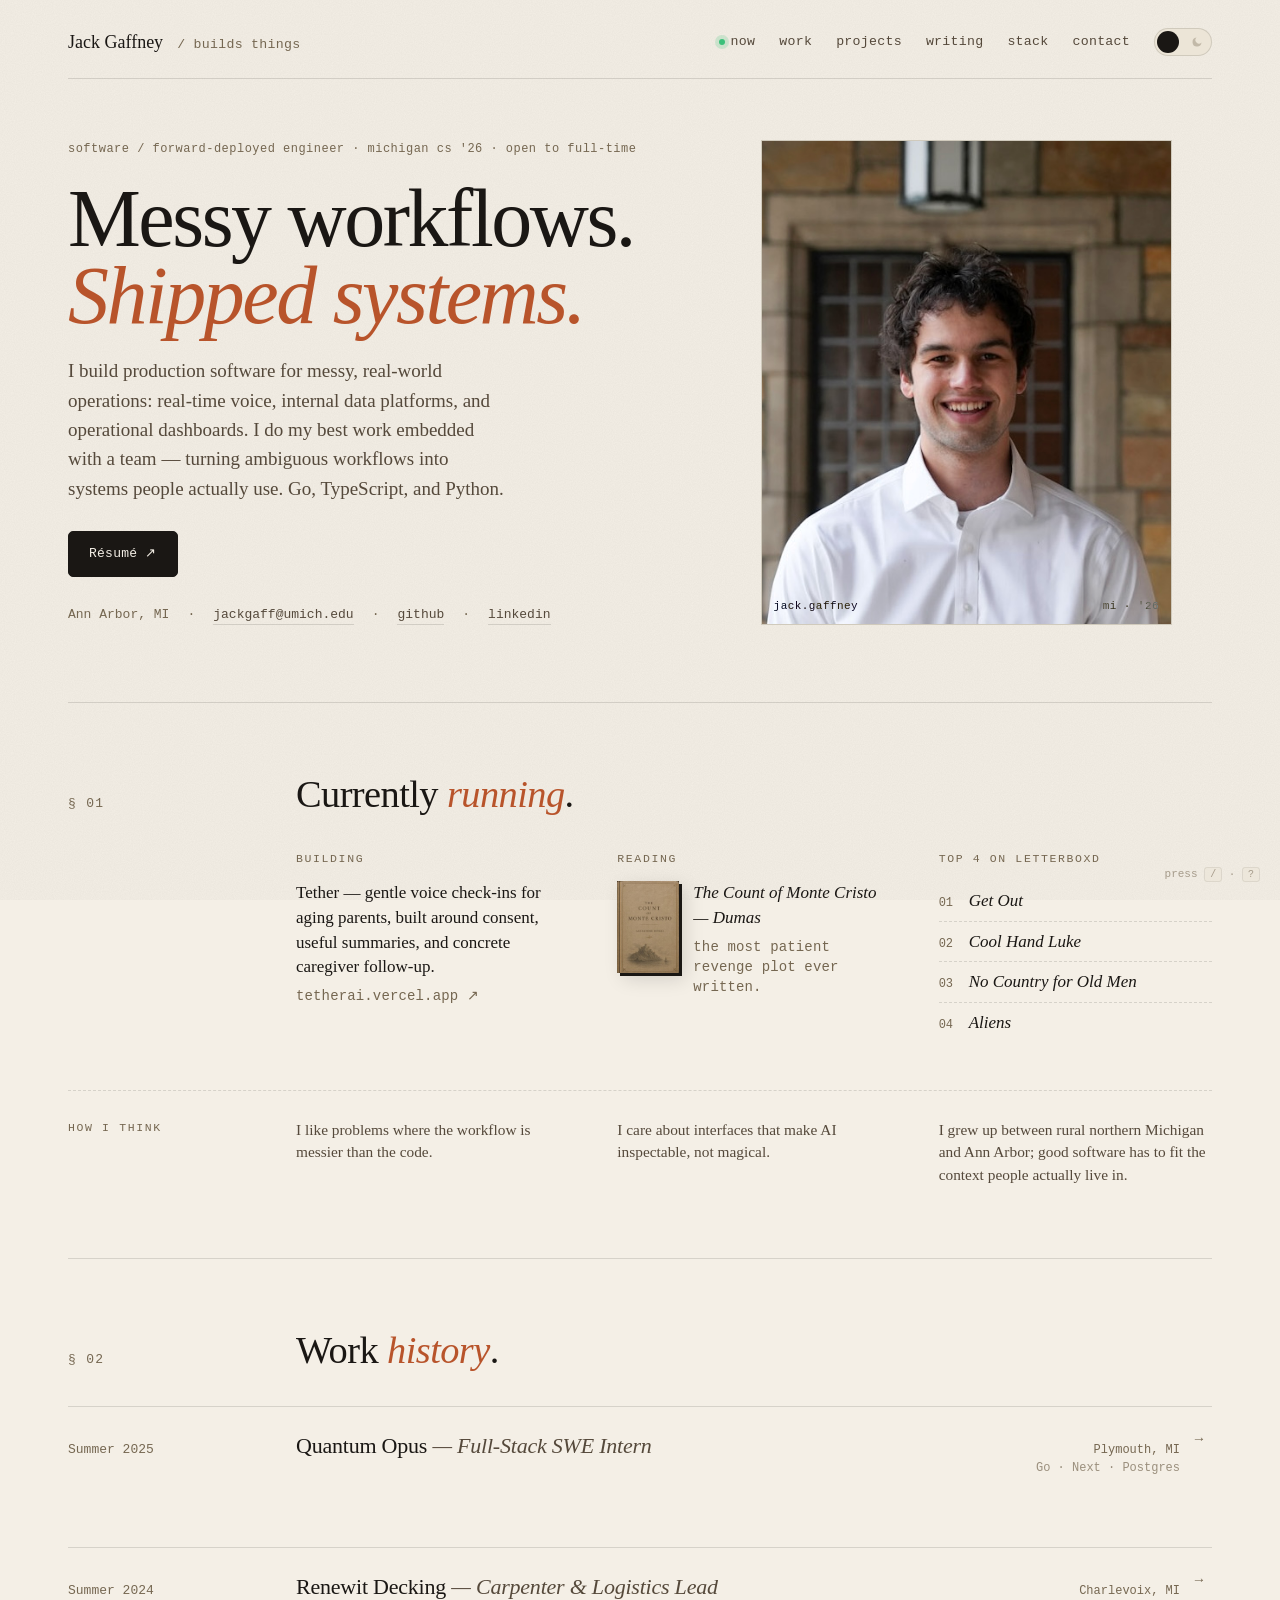
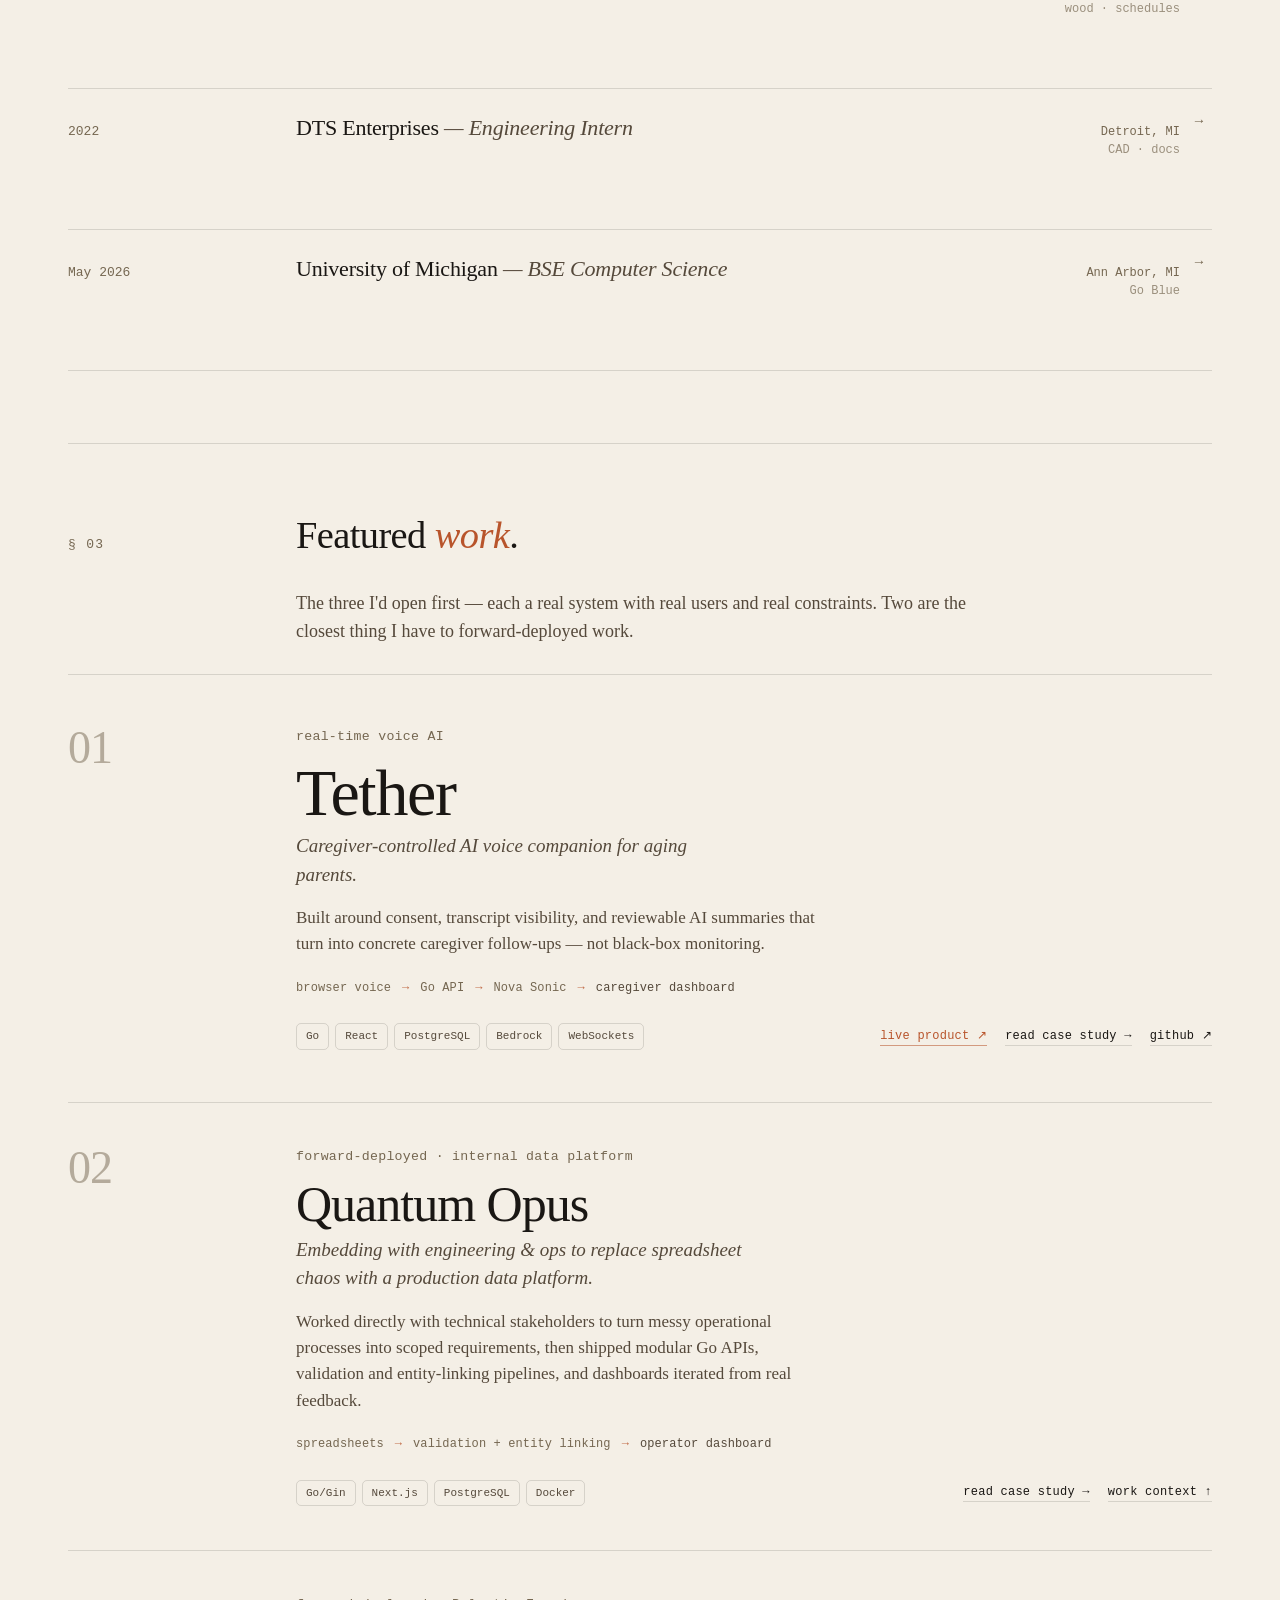
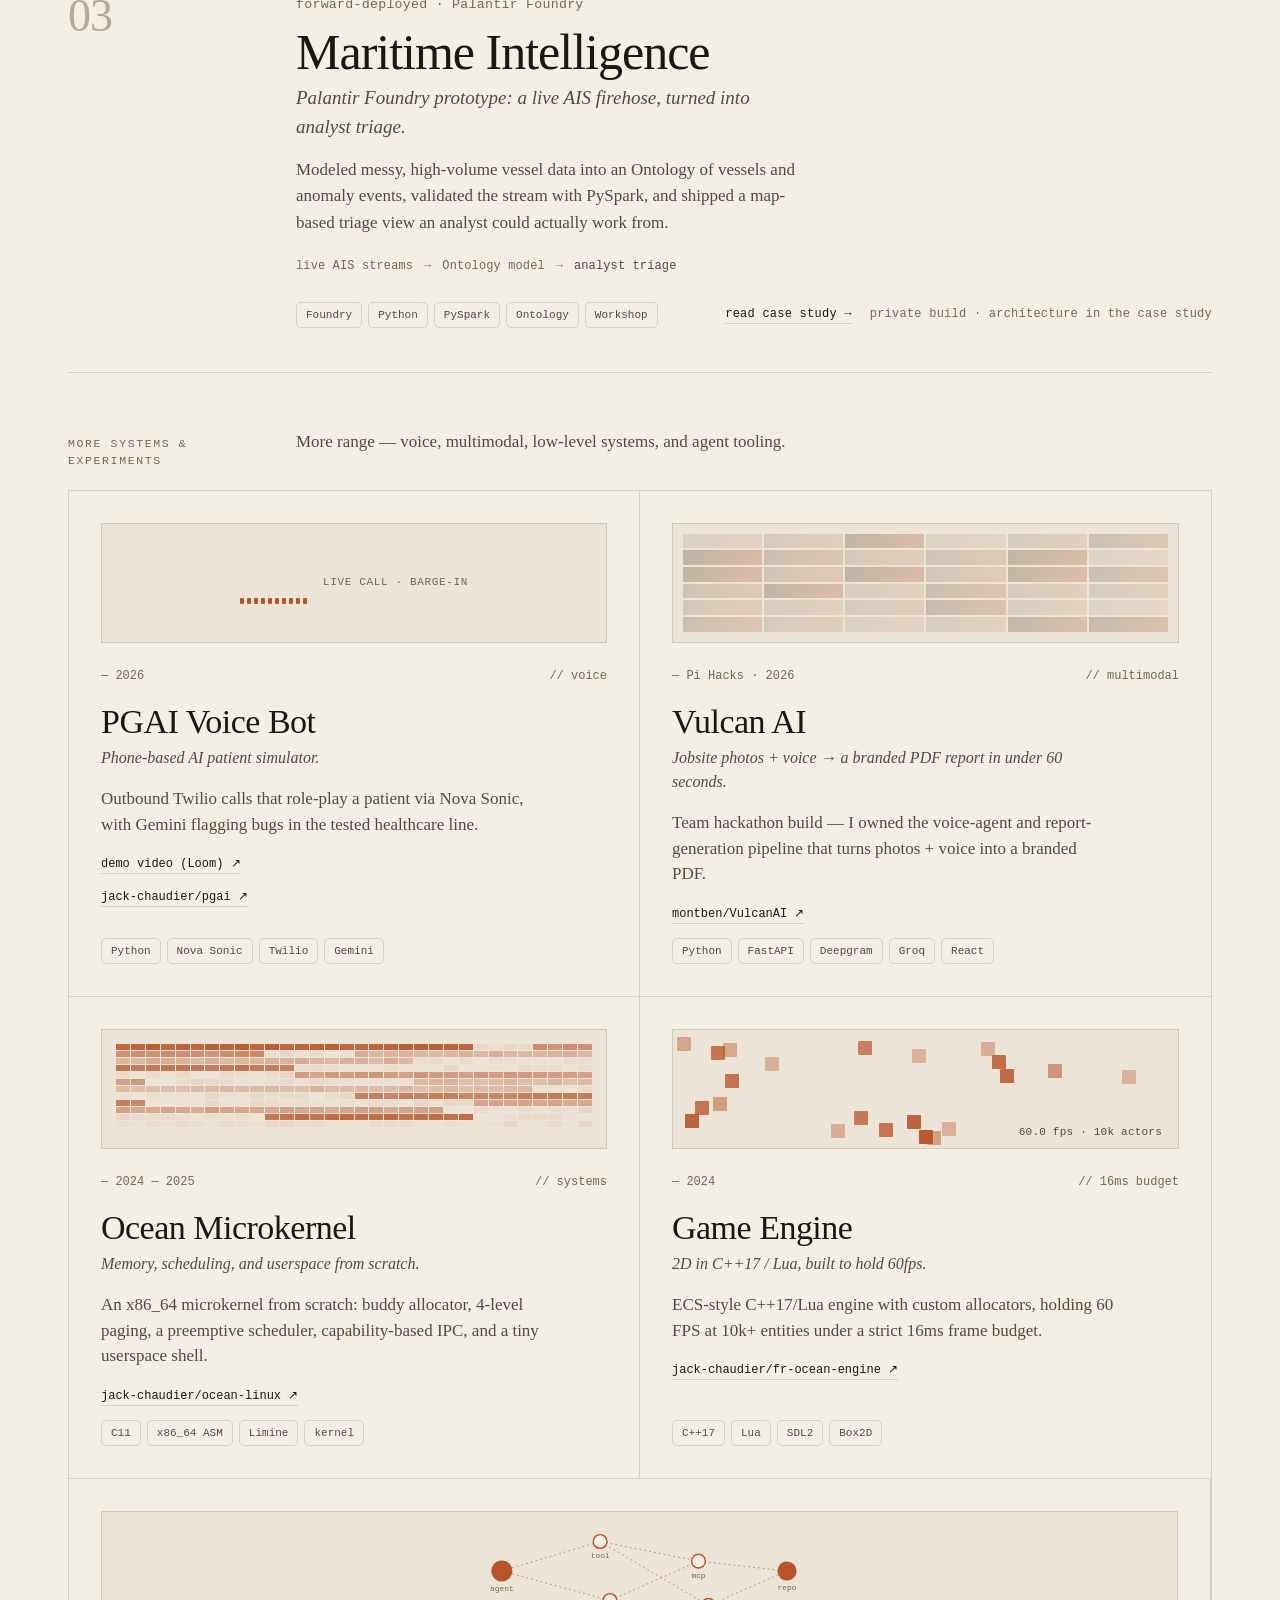
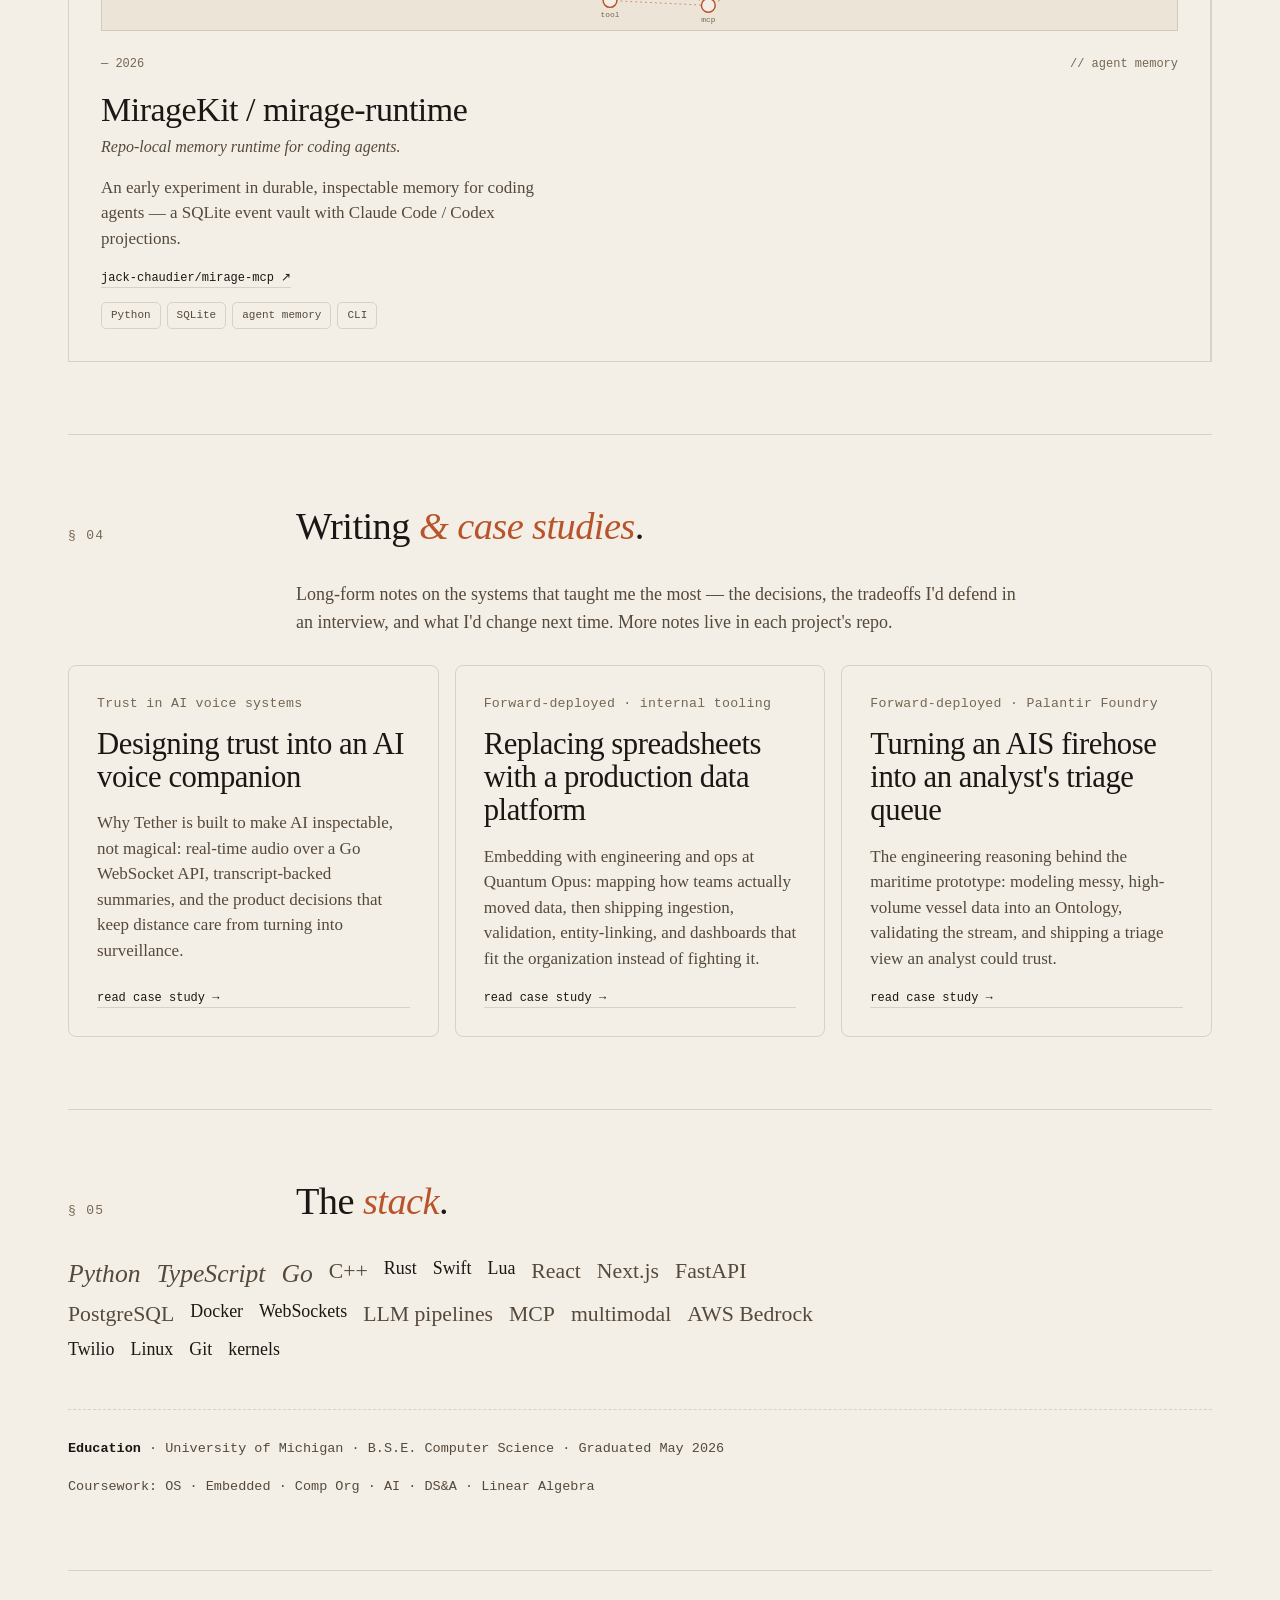
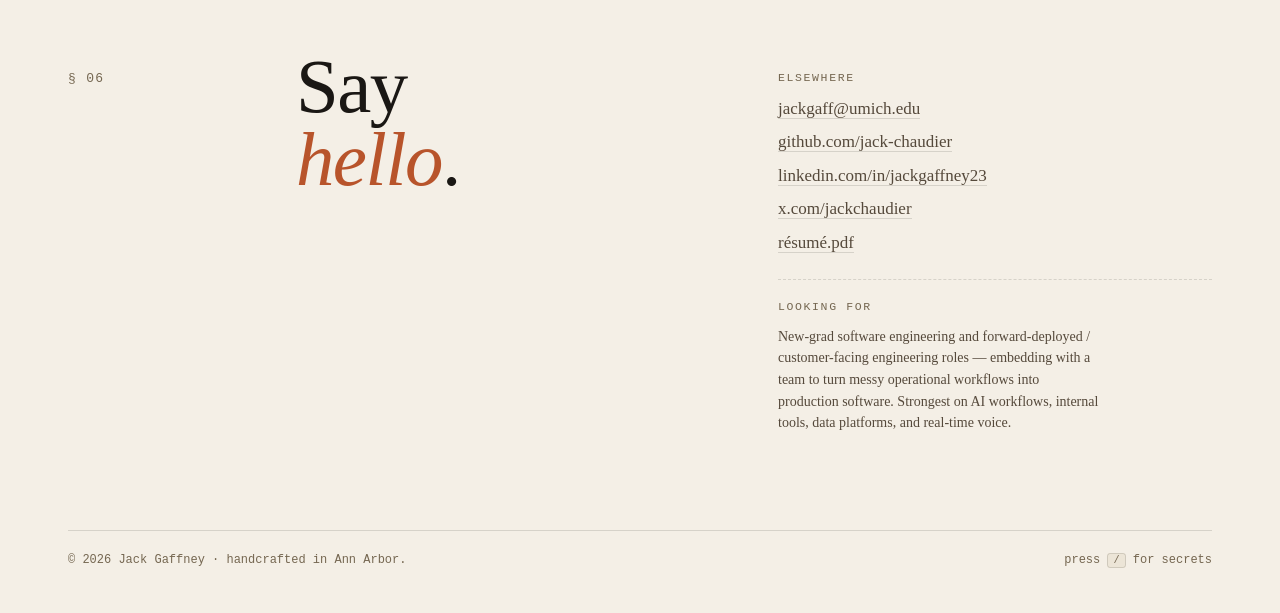
==== commit c2a97f2f: "Redesign portfolio: editorial project rows, /writing case studies, SWE/FDE positioning - Reposition " ====
--- a/index.html
+++ b/index.html
@@ -7,12 +7,12 @@
         <meta name="theme-color" media="(prefers-color-scheme: dark)" content="#0e0d0b" />
         <meta
             name="description"
-            content="Jack Gaffney — AI-native workflows, real-time voice systems, and the production backends that make them work. BSE Computer Science, University of Michigan (graduated May 2026)."
+            content="Jack Gaffney — software and forward-deployed engineer. Builds production AI systems close to users: real-time voice, internal data platforms, and operational dashboards. University of Michigan CS, 2026."
         />
-        <meta property="og:title" content="Jack Gaffney — builds things" />
+        <meta property="og:title" content="Jack Gaffney — Software & Forward-Deployed Engineer" />
         <meta
             property="og:description"
-            content="AI-native workflows, real-time voice systems, and full-stack backends. Plus a kernel and a game engine."
+            content="Production AI systems close to users — voice, internal data platforms, and operational dashboards — built by embedding with the team and shipping. Plus a microkernel and a game engine."
         />
         <meta property="og:type" content="website" />
         <meta property="og:url" content="https://jack-chaudier.github.io/" />
@@ -23,10 +23,10 @@
         <meta name="twitter:image" content="https://jack-chaudier.github.io/og-image.png" />
         <meta name="twitter:site" content="@jackchaudier" />
         <meta name="twitter:creator" content="@jackchaudier" />
-        <meta name="twitter:title" content="Jack Gaffney — builds things" />
+        <meta name="twitter:title" content="Jack Gaffney — Software & Forward-Deployed Engineer" />
         <meta
             name="twitter:description"
-            content="AI-native workflows, real-time voice systems, and full-stack backends. Plus a kernel and a game engine."
+            content="Production AI systems close to users — voice, internal data platforms, and operational dashboards — built by embedding with the team and shipping. Plus a microkernel and a game engine."
         />
         <meta name="referrer" content="strict-origin-when-cross-origin" />
         <meta
@@ -35,7 +35,7 @@
         />
         <link rel="canonical" href="https://jack-chaudier.github.io/" />
         <link rel="manifest" href="/manifest.webmanifest" />
-        <title>Jack Gaffney — builds things</title>
+        <title>Jack Gaffney — Software & Forward-Deployed Engineer</title>
         <script>
             (function () {
                 const root = document.documentElement;
@@ -82,10 +82,11 @@
             "@type": "Person",
             "name": "Jack Gaffney",
             "url": "https://jack-chaudier.github.io/",
-            "jobTitle": "Software Engineer",
-            "description": "AI-native workflows, real-time voice systems, and full-stack backends.",
+            "jobTitle": "Software Engineer / Forward-Deployed Engineer",
+            "description": "Software and forward-deployed engineer building production systems close to users: real-time voice, internal data platforms, and operational dashboards.",
             "sameAs": [
                 "https://github.com/jack-chaudier",
+                "https://github.com/jackgaff",
                 "https://linkedin.com/in/jackgaffney23",
                 "https://x.com/jackchaudier"
             ],
@@ -93,7 +94,7 @@
                 "@type": "CollegeOrUniversity",
                 "name": "University of Michigan"
             },
-            "knowsAbout": ["LLM Agents", "Voice AI", "Full-Stack Engineering", "Systems Programming", "Python", "TypeScript", "Go", "C++"]
+            "knowsAbout": ["Forward-Deployed Engineering", "Palantir Foundry", "LLM Agents", "Voice AI", "Data Platforms", "Full-Stack Engineering", "Systems Programming", "Python", "TypeScript", "Go", "C++"]
         }
         </script>
     </head>
@@ -112,6 +113,7 @@
                     <a href="#now"><span class="dot" aria-hidden="true"></span>now</a>
                     <a href="#work">work</a>
                     <a href="#projects">projects</a>
+                    <a href="#writing">writing</a>
                     <a href="#stack">stack</a>
                     <a href="#contact">contact</a>
                     <button class="theme-toggle" id="themeToggle" type="button" aria-label="Toggle theme" aria-pressed="false">
@@ -125,13 +127,17 @@
             <!-- ========== HERO ========== -->
             <header class="hero">
                 <div>
-                    <h1>AI&#8209;native<br/><em>systems.</em></h1>
+                    <p class="hero-eyebrow mono">Software / forward-deployed engineer · Michigan CS '26 · open to full-time</p>
+                    <h1>Messy workflows.<br/><em>Shipped systems.</em></h1>
                     <p class="lede">
-                        BSE Computer Science, Michigan '26. I build real-time
-                        voice systems, multimodal AI workflows, and the
-                        production backends that make them work.
-                        Python, TypeScript, Go — bias toward shipping.
+                        I build production software for messy, real-world operations:
+                        real-time voice, internal data platforms, and operational dashboards.
+                        I do my best work embedded with a team — turning ambiguous workflows
+                        into systems people actually use. Go, TypeScript, and Python.
                     </p>
+                    <div class="hero-cta">
+                        <a class="btn" href="jack_gaffney_resume.pdf" target="_blank" rel="noopener noreferrer">Résumé ↗</a>
+                    </div>
                     <div class="meta">
                         <span>Ann&nbsp;Arbor,&nbsp;MI</span>
                         <span class="sep" aria-hidden="true">·</span>
@@ -140,8 +146,6 @@
                         <a href="https://github.com/jack-chaudier" target="_blank" rel="noopener noreferrer">github</a>
                         <span class="sep" aria-hidden="true">·</span>
                         <a href="https://linkedin.com/in/jackgaffney23" target="_blank" rel="noopener noreferrer">linkedin</a>
-                        <span class="sep" aria-hidden="true">·</span>
-                        <a href="jack_gaffney_resume.pdf" target="_blank" rel="noopener noreferrer">résumé</a>
                     </div>
                 </div>
                 <figure class="portrait-frame" id="portraitFrame">
@@ -171,11 +175,9 @@
 
                     <div class="now-col">
                         <span class="caps">Building</span>
-                        <p>Tether — caregiver-controlled AI voice companion with real-time WebSocket sessions.</p>
+                        <p>Tether — gentle voice check-ins for aging parents, built around consent, useful summaries, and concrete caregiver follow-up.</p>
                         <p class="sub">
-                            <a href="https://github.com/jackgaff/tether" target="_blank" rel="noopener noreferrer">
-                                github.com/jackgaff/tether ↗
-                            </a>
+                            <a href="https://tetherai.vercel.app/" target="_blank" rel="noopener noreferrer">tetherai.vercel.app ↗</a>
                         </p>
                     </div>
 
@@ -194,7 +196,7 @@
                             </div>
                             <div>
                                 <p style="font-style:italic;">The Count of Monte Cristo — Dumas</p>
-                                <p class="sub">a narrative has never been more intriguing.</p>
+                                <p class="sub">the most patient revenge plot ever written.</p>
                             </div>
                         </div>
                     </div>
@@ -209,6 +211,13 @@
                         </ol>
                     </div>
                 </div>
+
+                <div class="operating-notes" aria-label="Operating notes">
+                    <span class="caps">How I think</span>
+                    <p>I like problems where the workflow is messier than the code.</p>
+                    <p>I care about interfaces that make AI inspectable, not magical.</p>
+                    <p>I grew up between rural northern Michigan and Ann Arbor; good software has to fit the context people actually live in.</p>
+                </div>
             </section>
 
             <!-- ========== WORK ========== -->
@@ -218,7 +227,7 @@
                     <h2 id="work-title">Work <em>history</em>.</h2>
                 </div>
 
-                <div class="work-row" tabindex="0" role="button" aria-expanded="false" data-detail="Built and deployed a full-stack internal data platform (Go/Gin · Next.js · PostgreSQL · Docker Compose) that replaced fragmented spreadsheet workflows. Designed modular Go REST endpoints consumed by Python data-generation pipelines, and shipped automated ingestion and validation with dynamic entity linking across complex datasets.">
+                <div class="work-row" tabindex="0" role="button" aria-expanded="false" data-detail="Built and deployed a full-stack internal data platform (Go/Gin · Next.js · PostgreSQL · Docker Compose) that replaced fragmented spreadsheet workflows for engineering and operations teams. Mapped ambiguous operational processes into scoped requirements, API contracts, guided dashboard flows, ingestion/validation pipelines, and iterative UX improvements with stakeholder feedback.">
                     <div class="when">Summer 2025</div>
                     <h3>Quantum Opus <span class="role">— Full-Stack SWE Intern</span></h3>
                     <div class="where">Plymouth, MI<br/><span>Go · Next · Postgres</span></div>
@@ -251,75 +260,140 @@
             <section id="projects" aria-labelledby="projects-title">
                 <div class="section-head">
                     <div class="num">§ 03</div>
-                    <h2 id="projects-title">Things I've <em>built</em>.</h2>
+                    <h2 id="projects-title">Featured <em>work</em>.</h2>
+                </div>
+
+                <div class="featured-intro">
+                    <p>
+                        The three I'd open first — each a real system with real users and real
+                        constraints. Two are the closest thing I have to forward-deployed work.
+                    </p>
+                </div>
+
+                <div class="featured-work">
+                    <article class="feature-row lead">
+                        <div class="feature-num" aria-hidden="true">01</div>
+                        <div class="feature-body">
+                            <div class="feature-meta mono">real-time voice AI</div>
+                            <h3>Tether</h3>
+                            <p class="subtitle">Caregiver-controlled AI voice companion for aging parents.</p>
+                            <p class="feature-desc">
+                                Built around consent, transcript visibility, and reviewable AI summaries
+                                that turn into concrete caregiver follow-ups — not black-box monitoring.
+                            </p>
+                            <p class="feature-flow mono" aria-hidden="true">browser voice <span class="arr">→</span> Go API <span class="arr">→</span> Nova Sonic <span class="arr">→</span> <span class="out">caregiver dashboard</span></p>
+                            <div class="feature-foot">
+                                <div class="stack">
+                                    <span class="chip">Go</span>
+                                    <span class="chip">React</span>
+                                    <span class="chip">PostgreSQL</span>
+                                    <span class="chip">Bedrock</span>
+                                    <span class="chip">WebSockets</span>
+                                </div>
+                                <div class="feature-links mono" aria-label="Tether links">
+                                    <a class="link-primary" href="https://tetherai.vercel.app/" target="_blank" rel="noopener noreferrer">live product ↗</a>
+                                    <a href="writing/tether/">read case study →</a>
+                                    <a href="https://github.com/jackgaff/tether" target="_blank" rel="noopener noreferrer">github ↗</a>
+                                </div>
+                            </div>
+                        </div>
+                    </article>
+
+                    <article class="feature-row">
+                        <div class="feature-num" aria-hidden="true">02</div>
+                        <div class="feature-body">
+                            <div class="feature-meta mono">forward-deployed · internal data platform</div>
+                            <h3>Quantum Opus</h3>
+                            <p class="subtitle">Embedding with engineering &amp; ops to replace spreadsheet chaos with a production data platform.</p>
+                            <p class="feature-desc">
+                                Worked directly with technical stakeholders to turn messy operational
+                                processes into scoped requirements, then shipped modular Go APIs, validation
+                                and entity-linking pipelines, and dashboards iterated from real feedback.
+                            </p>
+                            <p class="feature-flow mono" aria-hidden="true">spreadsheets <span class="arr">→</span> validation + entity linking <span class="arr">→</span> <span class="out">operator dashboard</span></p>
+                            <div class="feature-foot">
+                                <div class="stack">
+                                    <span class="chip">Go/Gin</span>
+                                    <span class="chip">Next.js</span>
+                                    <span class="chip">PostgreSQL</span>
+                                    <span class="chip">Docker</span>
+                                </div>
+                                <div class="feature-links mono" aria-label="Quantum Opus links">
+                                    <a href="writing/quantum-opus/">read case study →</a>
+                                    <a href="#work">work context ↑</a>
+                                </div>
+                            </div>
+                        </div>
+                    </article>
+
+                    <article class="feature-row">
+                        <div class="feature-num" aria-hidden="true">03</div>
+                        <div class="feature-body">
+                            <div class="feature-meta mono">forward-deployed · Palantir Foundry</div>
+                            <h3>Maritime Intelligence</h3>
+                            <p class="subtitle">Palantir Foundry prototype: a live AIS firehose, turned into analyst triage.</p>
+                            <p class="feature-desc">
+                                Modeled messy, high-volume vessel data into an Ontology of vessels and
+                                anomaly events, validated the stream with PySpark, and shipped a map-based
+                                triage view an analyst could actually work from.
+                            </p>
+                            <p class="feature-flow mono" aria-hidden="true">live AIS streams <span class="arr">→</span> Ontology model <span class="arr">→</span> <span class="out">analyst triage</span></p>
+                            <div class="feature-foot">
+                                <div class="stack">
+                                    <span class="chip">Foundry</span>
+                                    <span class="chip">Python</span>
+                                    <span class="chip">PySpark</span>
+                                    <span class="chip">Ontology</span>
+                                    <span class="chip">Workshop</span>
+                                </div>
+                                <div class="feature-links mono" aria-label="Maritime Intelligence links">
+                                    <a href="writing/maritime/">read case study →</a>
+                                    <span class="muted">private build · architecture in the case study</span>
+                                </div>
+                            </div>
+                        </div>
+                    </article>
+                </div>
+
+                <div class="section-subhead">
+                    <span class="caps">More systems &amp; experiments</span>
+                    <p>More range — voice, multimodal, low-level systems, and agent tooling.</p>
                 </div>
 
                 <div class="projects">
 
                     <article class="project">
-                        <div class="visual viz-waveform" id="viz-wave" aria-hidden="true"></div>
-                        <div class="tag"><span>— 2025 · in progress</span><span>// wip</span></div>
-                        <h3>Tether</h3>
-                        <p class="subtitle">Caregiver-controlled AI voice companion.</p>
-                        <p>
-                            A Go API serving real-time WebSocket voice sessions
-                            backed by Amazon Bedrock (Nova). Post-call LLM
-                            pipelines transcribe, extract structured health
-                            insights, and surface next-call recommendations
-                            through a React admin dashboard with a prompt lab.
-                        </p>
-                        <a class="source" href="https://github.com/jackgaff/tether" target="_blank" rel="noopener noreferrer">jackgaff/tether ↗</a>
+                        <div class="visual viz-phone" aria-hidden="true">
+                            <div class="bars" id="viz-phone-bars"></div>
+                            <div class="tag">live call · barge-in</div>
+                        </div>
+                        <div class="tag"><span>— 2026</span><span>// voice</span></div>
+                        <h3>PGAI Voice Bot</h3>
+                        <p class="subtitle">Phone-based AI patient simulator.</p>
+                        <p>Outbound Twilio calls that role-play a patient via Nova Sonic, with Gemini flagging bugs in the tested healthcare line.</p>
+                        <a class="source" href="https://www.loom.com/share/a90aece04a4b4eaa8a6c4e8034c57ef6" target="_blank" rel="noopener noreferrer">demo video (Loom) ↗</a>
+                        <a class="source" href="https://github.com/jack-chaudier/pgai" target="_blank" rel="noopener noreferrer">jack-chaudier/pgai ↗</a>
                         <div class="stack">
-                            <span class="chip">Go</span>
-                            <span class="chip">React</span>
-                            <span class="chip">PostgreSQL</span>
-                            <span class="chip">Bedrock</span>
-                            <span class="chip">WebSockets</span>
+                            <span class="chip">Python</span>
+                            <span class="chip">Nova&nbsp;Sonic</span>
+                            <span class="chip">Twilio</span>
+                            <span class="chip">Gemini</span>
                         </div>
                     </article>
 
                     <article class="project">
                         <div class="visual viz-photo-grid" id="viz-photogrid" aria-hidden="true"></div>
-                        <div class="tag"><span>— Pi Hacks, Mar 2026</span><span>// multimodal</span></div>
-                        <h3>VulcanAI</h3>
-                        <p class="subtitle">Multimodal jobsite → branded PDF in &lt;60s.</p>
-                        <p>
-                            Jobsite photos (LLaMA vision) + voice intake (Deepgram)
-                            → branded daily construction reports (LLaMA 3.3).
-                            FastAPI/SQLAlchemy backend, React 19 frontend with
-                            drag-and-drop uploads and on-demand PDF export.
-                        </p>
+                        <div class="tag"><span>— Pi Hacks · 2026</span><span>// multimodal</span></div>
+                        <h3>Vulcan AI</h3>
+                        <p class="subtitle">Jobsite photos + voice → a branded PDF report in under 60 seconds.</p>
+                        <p>Team hackathon build — I owned the voice-agent and report-generation pipeline that turns photos + voice into a branded PDF.</p>
                         <a class="source" href="https://github.com/montben/VulcanAI" target="_blank" rel="noopener noreferrer">montben/VulcanAI ↗</a>
                         <div class="stack">
                             <span class="chip">Python</span>
                             <span class="chip">FastAPI</span>
                             <span class="chip">Deepgram</span>
-                            <span class="chip">LLaMA</span>
+                            <span class="chip">Groq</span>
                             <span class="chip">React</span>
-                        </div>
-                    </article>
-
-                    <article class="project">
-                        <div class="visual viz-phone" aria-hidden="true">
-                            <div class="bars" id="viz-phone-bars"></div>
-                            <div class="tag">live call · barge-in</div>
-                        </div>
-                        <div class="tag"><span>— 2026</span><span>// voice</span></div>
-                        <h3>PGAI Voice Bot</h3>
-                        <p class="subtitle">Low-latency phone-based voice assistant.</p>
-                        <p>
-                            Takes live phone calls via Twilio Media Streams,
-                            bridges bidirectional audio into Nova Sonic for
-                            turn-taking and speech, and drives an agentic loop
-                            over a product knowledge base. Same problem class as
-                            Tether, different stack, different constraints.
-                        </p>
-                        <a class="source" href="https://github.com/jack-chaudier/pgai" target="_blank" rel="noopener noreferrer">jack-chaudier/pgai ↗</a>
-                        <div class="stack">
-                            <span class="chip">Python</span>
-                            <span class="chip">Nova&nbsp;Sonic</span>
-                            <span class="chip">Twilio</span>
-                            <span class="chip">agent&nbsp;loop</span>
                         </div>
                     </article>
 
@@ -328,13 +402,7 @@
                         <div class="tag"><span>— 2024 — 2025</span><span>// systems</span></div>
                         <h3>Ocean Microkernel</h3>
                         <p class="subtitle">Memory, scheduling, and userspace from scratch.</p>
-                        <p>
-                            An x86_64 microkernel with a Limine boot path,
-                            GDT/IDT setup, SYSCALL/SYSRET, a buddy allocator,
-                            4-level paging, and slab allocation. Capability-based
-                            IPC keeps policy outside the kernel while preserving
-                            performance.
-                        </p>
+                        <p>An x86_64 microkernel from scratch: buddy allocator, 4-level paging, a preemptive scheduler, capability-based IPC, and a tiny userspace shell.</p>
                         <a class="source" href="https://github.com/jack-chaudier/ocean-linux" target="_blank" rel="noopener noreferrer">jack-chaudier/ocean-linux ↗</a>
                         <div class="stack">
                             <span class="chip">C11</span>
@@ -351,13 +419,7 @@
                         <div class="tag"><span>— 2024</span><span>// 16ms budget</span></div>
                         <h3>Game Engine</h3>
                         <p class="subtitle">2D in C++17 / Lua, built to hold 60fps.</p>
-                        <p>
-                            ECS-style architecture with Lua scripting hooks for
-                            fast gameplay iteration without recompiling. Careful
-                            memory layout to reduce allocation churn, sustaining
-                            60 FPS at 10k+ entities under a strict 16ms frame
-                            budget.
-                        </p>
+                        <p>ECS-style C++17/Lua engine with custom allocators, holding 60 FPS at 10k+ entities under a strict 16ms frame budget.</p>
                         <a class="source" href="https://github.com/jack-chaudier/fr-ocean-engine" target="_blank" rel="noopener noreferrer">jack-chaudier/fr-ocean-engine ↗</a>
                         <div class="stack">
                             <span class="chip">C++17</span>
@@ -369,64 +431,101 @@
 
                     <article class="project">
                         <div class="visual viz-mcp" id="viz-mcp" aria-hidden="true"></div>
-                        <div class="tag"><span>— 2026</span><span>// exploration</span></div>
-                        <h3>mirage-mcp</h3>
-                        <p class="subtitle">Consistency &amp; reliability for agentic coding.</p>
-                        <p>
-                            An MCP server exploring how to make LLM coding agents
-                            behave more deterministically — structured tool
-                            surfaces, tighter feedback loops, and repeatable edits
-                            so the agent gets the same answer twice.
-                        </p>
+                        <div class="tag"><span>— 2026</span><span>// agent memory</span></div>
+                        <h3>MirageKit / mirage-runtime</h3>
+                        <p class="subtitle">Repo-local memory runtime for coding agents.</p>
+                        <p>An early experiment in durable, inspectable memory for coding agents — a SQLite event vault with Claude Code / Codex projections.</p>
                         <a class="source" href="https://github.com/jack-chaudier/mirage-mcp" target="_blank" rel="noopener noreferrer">jack-chaudier/mirage-mcp ↗</a>
                         <div class="stack">
-                            <span class="chip">MCP</span>
-                            <span class="chip">TypeScript</span>
-                            <span class="chip">LLM&nbsp;agents</span>
-                            <span class="chip">tooling</span>
-                        </div>
-                    </article>
-
+                            <span class="chip">Python</span>
+                            <span class="chip">SQLite</span>
+                            <span class="chip">agent&nbsp;memory</span>
+                            <span class="chip">CLI</span>
+                        </div>
+                    </article>
+
+                </div>
+            </section>
+
+            <!-- ========== WRITING ========== -->
+            <section id="writing" aria-labelledby="writing-title">
+                <div class="section-head">
+                    <div class="num">§ 04</div>
+                    <h2 id="writing-title">Writing <em>&amp; case studies</em>.</h2>
+                </div>
+
+                <div class="walkthrough-intro">
+                    <p>
+                        Long-form notes on the systems that taught me the most — the decisions, the
+                        tradeoffs I'd defend in an interview, and what I'd change next time. More
+                        notes live in each project's repo.
+                    </p>
+                </div>
+
+                <div class="writing-grid">
+                    <article class="walkthrough-card">
+                        <div class="walkthrough-kicker mono">Trust in AI voice systems</div>
+                        <h3>Designing trust into an AI voice companion</h3>
+                        <p>
+                            Why Tether is built to make AI inspectable, not magical: real-time audio
+                            over a Go WebSocket API, transcript-backed summaries, and the product
+                            decisions that keep distance care from turning into surveillance.
+                        </p>
+                        <a class="source" href="writing/tether/">read case study →</a>
+                    </article>
+
+                    <article class="walkthrough-card">
+                        <div class="walkthrough-kicker mono">Forward-deployed · internal tooling</div>
+                        <h3>Replacing spreadsheets with a production data platform</h3>
+                        <p>
+                            Embedding with engineering and ops at Quantum Opus: mapping how teams
+                            actually moved data, then shipping ingestion, validation, entity-linking,
+                            and dashboards that fit the organization instead of fighting it.
+                        </p>
+                        <a class="source" href="writing/quantum-opus/">read case study →</a>
+                    </article>
+
+                    <article class="walkthrough-card">
+                        <div class="walkthrough-kicker mono">Forward-deployed · Palantir Foundry</div>
+                        <h3>Turning an AIS firehose into an analyst's triage queue</h3>
+                        <p>
+                            The engineering reasoning behind the maritime prototype: modeling messy,
+                            high-volume vessel data into an Ontology, validating the stream, and
+                            shipping a triage view an analyst could trust.
+                        </p>
+                        <a class="source" href="writing/maritime/">read case study →</a>
+                    </article>
                 </div>
             </section>
 
             <!-- ========== STACK ========== -->
             <section id="stack" aria-labelledby="stack-title">
                 <div class="section-head">
-                    <div class="num">§ 04</div>
+                    <div class="num">§ 05</div>
                     <h2 id="stack-title">The <em>stack</em>.</h2>
                 </div>
                 <div class="cloud">
                     <span data-w="3">Python</span>
                     <span data-w="3">TypeScript</span>
                     <span data-w="3">Go</span>
+                    <span data-w="2">C++</span>
+                    <span data-w="1">Rust</span>
+                    <span data-w="1">Swift</span>
+                    <span data-w="1">Lua</span>
                     <span data-w="2">React</span>
                     <span data-w="2">Next.js</span>
                     <span data-w="2">FastAPI</span>
                     <span data-w="2">PostgreSQL</span>
                     <span data-w="1">Docker</span>
-                    <span data-w="1">Swift</span>
-                    <span data-w="1">Rust</span>
-                    <span data-w="1">C++</span>
-                    <span data-w="1">C</span>
-                    <span data-w="1">Lua</span>
-                    <span data-w="1">SQL</span>
-                    <span data-w="2">WebSockets</span>
-                    <span data-w="1">REST</span>
+                    <span data-w="1">WebSockets</span>
                     <span data-w="2">LLM pipelines</span>
                     <span data-w="2">MCP</span>
                     <span data-w="2">multimodal</span>
-                    <span data-w="1">transcription</span>
-                    <span data-w="1">vision</span>
-                    <span data-w="1">prompt iteration</span>
                     <span data-w="2">AWS Bedrock</span>
                     <span data-w="1">Twilio</span>
-                    <span data-w="1">Deepgram</span>
-                    <span data-w="1">Firebase</span>
                     <span data-w="1">Linux</span>
                     <span data-w="1">Git</span>
                     <span data-w="1">kernels</span>
-                    <span data-w="1">allocators</span>
                 </div>
                 <div class="stack-foot">
                     <span><strong>Education</strong> · University of Michigan · B.S.E. Computer Science · Graduated May 2026</span>
@@ -436,7 +535,7 @@
 
             <!-- ========== FOOTER ========== -->
             <footer class="colophon" id="contact">
-                <div class="section-num-footer">§ 05</div>
+                <div class="section-num-footer">§ 06</div>
                 <div>
                     <h3>Say<br/><em>hello</em>.</h3>
                 </div>
@@ -446,8 +545,11 @@
                     <p><a href="https://github.com/jack-chaudier" target="_blank" rel="noopener noreferrer">github.com/jack-chaudier</a></p>
                     <p><a href="https://linkedin.com/in/jackgaffney23" target="_blank" rel="noopener noreferrer">linkedin.com/in/jackgaffney23</a></p>
                     <p><a href="https://x.com/jackchaudier" target="_blank" rel="noopener noreferrer">x.com/jackchaudier</a></p>
-                    <p><a href="tel:+12316759844">+1 (231) 675-9844</a></p>
-                    <p class="availability">Open to 2026 new-grad SWE &amp; AI&#8209;infra roles.</p>
+                    <p><a href="jack_gaffney_resume.pdf" target="_blank" rel="noopener noreferrer">résumé.pdf</a></p>
+                    <div class="looking-for">
+                        <span class="caps">Looking for</span>
+                        <p>New-grad software engineering and forward-deployed / customer-facing engineering roles — embedding with a team to turn messy operational workflows into production software. Strongest on AI workflows, internal tools, data platforms, and real-time voice.</p>
+                    </div>
                 </div>
 
                 <div class="fineprint">
--- a/style.css
+++ b/style.css
@@ -8,7 +8,7 @@
     --bg-2: #ece5d7;
     --ink: #1a1714;
     --ink-2: #55493b;
-    --ink-3: #8a7a66;
+    --ink-3: #756751;
     --rule: #1a171422;
     --accent: #b8542b;
     --paper-noise: 0.035;
@@ -23,7 +23,7 @@
     --bg-2: #17150f;
     --ink: #f1ebdc;
     --ink-2: #b8ae96;
-    --ink-3: #766c57;
+    --ink-3: #8a7e64;
     --rule: #f1ebdc22;
     --accent: #e08a5c;
     --paper-noise: 0.06;
@@ -194,18 +194,18 @@
 /* =============== HERO =============== */
 .hero {
     display: grid;
-    grid-template-columns: 1.15fr .85fr;
-    gap: 56px;
-    align-items: end;
-    padding: 80px 0 72px;
+    grid-template-columns: 1.1fr .9fr;
+    gap: 52px;
+    align-items: center;
+    padding: 44px 0 60px;
     border-bottom: 1px solid var(--rule);
 }
 .hero h1 {
     font-family: var(--serif);
     font-weight: 300;
     font-variation-settings: "opsz" 144;
-    font-size: clamp(52px, 8vw, 116px);
-    line-height: .92;
+    font-size: clamp(46px, 6.4vw, 94px);
+    line-height: .94;
     letter-spacing: -.03em;
     margin: 0;
 }
@@ -234,6 +234,51 @@
 .hero .meta a {
     border-bottom-color: var(--rule);
     color: var(--ink-2);
+}
+.hero-eyebrow {
+    font-family: var(--mono);
+    font-size: 12px;
+    letter-spacing: .04em;
+    color: var(--ink-3);
+    margin: 0 0 22px;
+    text-transform: lowercase;
+}
+.hero-cta {
+    display: flex;
+    flex-wrap: wrap;
+    gap: 12px;
+    margin-top: 28px;
+}
+/* one cohesive button: editorial, mono, squared — monochrome at rest, rust on interaction */
+.btn {
+    display: inline-flex;
+    align-items: center;
+    gap: 8px;
+    font-family: var(--mono);
+    font-size: 13px;
+    letter-spacing: .02em;
+    padding: 12px 20px;
+    border: 1px solid var(--ink);
+    border-radius: 5px;
+    background: var(--ink);
+    color: var(--bg);
+    transition: background .2s ease, border-color .2s ease, color .2s ease;
+}
+.btn:hover, .btn:focus-visible {
+    background: var(--accent);
+    border-color: var(--accent);
+    color: var(--bg);
+}
+/* outlined variant, if a secondary action is ever needed */
+.btn-ghost {
+    background: transparent;
+    color: var(--ink);
+    border-color: var(--rule);
+}
+.btn-ghost:hover, .btn-ghost:focus-visible {
+    background: transparent;
+    color: var(--accent);
+    border-color: var(--accent);
 }
 
 .portrait-frame {
@@ -376,6 +421,25 @@
 }
 .book:hover .book-cover { transform: translate(-1px, -1px) rotate(-1deg); }
 
+/* operating notes */
+.operating-notes {
+    display: grid;
+    grid-template-columns: 180px repeat(3, 1fr);
+    gap: 48px;
+    margin-top: 48px;
+    padding-top: 28px;
+    border-top: 1px dashed var(--rule);
+    color: var(--ink-2);
+}
+.operating-notes .caps {
+    color: var(--ink-3);
+}
+.operating-notes p {
+    margin: 0;
+    line-height: 1.45;
+    font-size: clamp(15px, 1.2vw, 17px);
+}
+
 /* =============== WORK =============== */
 .work-row {
     display: grid;
@@ -447,6 +511,129 @@
 .work-row:hover h3 { color: var(--accent); }
 
 /* =============== PROJECTS =============== */
+.featured-intro,
+.walkthrough-intro {
+    margin-left: 228px;
+    margin-bottom: 28px;
+    max-width: 720px;
+    color: var(--ink-2);
+}
+.featured-intro p,
+.walkthrough-intro p {
+    margin: 0;
+    font-size: 18px;
+    line-height: 1.55;
+}
+
+/* featured work — full-width editorial rows on the site's 180px gutter */
+.featured-work {
+    margin-bottom: 56px;
+    border-top: 1px solid var(--rule);
+}
+.feature-row {
+    display: grid;
+    grid-template-columns: 180px minmax(0, 1fr);
+    gap: 48px;
+    padding: 44px 0;
+    border-bottom: 1px solid var(--rule);
+    transition: background .25s;
+}
+.feature-row:hover { background: color-mix(in srgb, var(--accent) 4%, transparent); }
+
+/* gutter numeral — faint serif, the only oversized numeral on the page */
+.feature-num {
+    font-family: var(--serif);
+    font-weight: 300;
+    font-variation-settings: "opsz" 144;
+    font-size: clamp(34px, 3.6vw, 54px);
+    line-height: .9;
+    color: var(--ink-3);
+    opacity: .5;
+    letter-spacing: -.02em;
+    user-select: none;
+}
+.feature-row:hover .feature-num { color: var(--accent); opacity: .9; }
+
+.feature-body { min-width: 0; }
+.feature-meta { color: var(--ink-3); margin-bottom: 12px; }
+
+/* the NAME is the hero of each row */
+.feature-row h3 {
+    font-family: var(--serif);
+    font-weight: 400;
+    font-variation-settings: "opsz" 144;
+    font-size: clamp(32px, 4.4vw, 50px);
+    letter-spacing: -.02em;
+    line-height: 1.02;
+    margin: 0 0 6px;
+}
+/* flagship (Tether) leads with more weight */
+.feature-row.lead { padding: 52px 0; }
+.feature-row.lead h3 { font-size: clamp(40px, 5.6vw, 66px); }
+
+.feature-row .subtitle {
+    color: var(--ink-2);
+    font-style: italic;
+    font-size: clamp(16px, 1.6vw, 19px);
+    margin: 0 0 16px;
+    max-width: 48ch;
+}
+.feature-desc {
+    color: var(--ink-2);
+    margin: 0 0 20px;
+    max-width: 62ch;
+    line-height: 1.55;
+}
+
+/* single-line plain-text pipeline — no boxes */
+.feature-flow {
+    font-size: 12px;
+    color: var(--ink-3);
+    margin: 0 0 24px;
+    line-height: 1.8;
+    letter-spacing: .01em;
+}
+.feature-flow .arr { color: var(--accent); margin: 0 .5ch; opacity: .85; }
+.feature-flow .out { color: var(--ink-2); }
+
+.feature-foot {
+    display: flex;
+    flex-wrap: wrap;
+    align-items: center;
+    justify-content: space-between;
+    gap: 16px 32px;
+}
+.feature-foot .stack { margin-top: 0; }
+
+.feature-links {
+    display: flex;
+    flex-wrap: wrap;
+    gap: 10px 18px;
+    font-size: 12px;
+}
+.feature-links a { border-bottom-color: var(--rule); }
+.feature-links .muted { color: var(--ink-3); border: 0; }
+.feature-links .link-primary {
+    color: var(--accent);
+    border-bottom-color: color-mix(in srgb, var(--accent) 55%, transparent);
+}
+
+.section-subhead {
+    display: grid;
+    grid-template-columns: 180px minmax(0, 1fr);
+    gap: 48px;
+    align-items: baseline;
+    margin: 0 0 20px;
+}
+.section-subhead .caps {
+    color: var(--ink-3);
+}
+.section-subhead p {
+    margin: 0;
+    color: var(--ink-2);
+    max-width: 58ch;
+}
+
 .projects {
     display: grid;
     grid-template-columns: repeat(2, 1fr);
@@ -463,7 +650,9 @@
     flex-direction: column;
 }
 .project:nth-child(2n) { border-right: 0; }
-.project:nth-last-child(-n + 2) { border-bottom: 0; }
+.project:last-child,
+.project:nth-last-child(2):nth-child(odd) { border-bottom: 0; }
+.project:last-child:nth-child(odd) { grid-column: 1 / -1; }
 .project:hover {
     background: color-mix(in srgb, var(--accent) 5%, transparent);
 }
@@ -505,6 +694,10 @@
     margin-bottom: 14px;
     align-self: flex-start;
 }
+.project-note {
+    border-bottom: 0;
+    color: var(--ink-3);
+}
 .stack {
     display: flex;
     flex-wrap: wrap;
@@ -514,9 +707,9 @@
 .chip {
     font-family: var(--mono);
     font-size: 11px;
-    padding: 3px 8px;
+    padding: 4px 9px;
     border: 1px solid var(--rule);
-    border-radius: 999px;
+    border-radius: 5px;
     color: var(--ink-2);
     white-space: nowrap;
 }
@@ -532,23 +725,6 @@
 }
 
 /* project-specific visuals */
-.viz-waveform {
-    display: flex;
-    align-items: center;
-    justify-content: center;
-    gap: 3px;
-    padding: 0 20px;
-}
-.viz-waveform span {
-    display: block;
-    flex: 1 1 3px;
-    min-width: 1px;
-    max-width: 3px;
-    width: 3px;
-    background: var(--accent);
-    border-radius: 1px;
-    animation: wav 1.6s ease-in-out infinite;
-}
 @keyframes wav {
     0%, 100% { height: 6px; }
     50% { height: var(--h, 40px); }
@@ -660,17 +836,271 @@
     text-align: center;
 }
 
+/* =============== WALKTHROUGHS =============== */
+.walkthrough-lead {
+    border: 1px solid var(--rule);
+    padding: 36px;
+    margin-bottom: 28px;
+    background: color-mix(in srgb, var(--bg-2) 45%, transparent);
+}
+.walkthrough-kicker {
+    color: var(--ink-3);
+    margin-bottom: 14px;
+}
+.walkthrough-lead-grid {
+    display: grid;
+    grid-template-columns: minmax(0, .9fr) minmax(360px, 1.1fr);
+    gap: 36px;
+    align-items: start;
+}
+.walkthrough-lead h3,
+.walkthrough-card h3 {
+    font-family: var(--serif);
+    font-weight: 400;
+    font-variation-settings: "opsz" 72;
+    letter-spacing: -.015em;
+    line-height: 1.08;
+    margin: 0 0 16px;
+}
+.walkthrough-lead h3 {
+    font-size: clamp(30px, 4vw, 50px);
+}
+.walkthrough-card h3 {
+    font-size: clamp(24px, 2.4vw, 32px);
+}
+.walkthrough-lead p,
+.walkthrough-card p {
+    color: var(--ink-2);
+    margin: 0 0 18px;
+}
+.architecture-diagram {
+    margin: 0;
+    border: 1px solid var(--rule);
+    background: var(--bg);
+    padding: 18px;
+    display: grid;
+    grid-template-columns: 1fr;
+    gap: 8px;
+    align-items: center;
+}
+.arch-node {
+    border: 1px solid var(--rule);
+    background: var(--bg-2);
+    color: var(--ink-2);
+    font-family: var(--mono);
+    font-size: 11px;
+    line-height: 1.25;
+    padding: 9px;
+    text-align: center;
+}
+.arch-node:first-child,
+.arch-node:last-child {
+    border-color: color-mix(in srgb, var(--accent) 55%, var(--rule));
+}
+.arch-arrow {
+    color: var(--accent);
+    font-family: var(--mono);
+    font-size: 14px;
+    justify-self: center;
+    line-height: 1;
+}
+.walkthrough-points {
+    display: grid;
+    grid-template-columns: repeat(3, 1fr);
+    gap: 24px;
+    margin-top: 34px;
+    padding-top: 28px;
+    border-top: 1px dashed var(--rule);
+}
+.walkthrough-points .caps {
+    display: block;
+    color: var(--ink-3);
+    margin-bottom: 8px;
+}
+.walkthrough-points p {
+    font-size: 15px;
+    line-height: 1.48;
+}
+.walkthrough-grid {
+    display: grid;
+    grid-template-columns: repeat(2, 1fr);
+    border: 1px solid var(--rule);
+}
+.walkthrough-card {
+    padding: 30px;
+    border-right: 1px solid var(--rule);
+    border-bottom: 1px solid var(--rule);
+}
+.walkthrough-card:nth-child(2n) { border-right: 0; }
+.walkthrough-card:nth-last-child(-n + 2) { border-bottom: 0; }
+.walkthrough-card .source {
+    font-family: var(--mono);
+    font-size: 12px;
+}
+
+/* writing / case-study index: responsive tiles, scales to any number of posts */
+.writing-grid {
+    display: grid;
+    grid-template-columns: repeat(auto-fill, minmax(290px, 1fr));
+    gap: 16px;
+}
+.writing-grid .walkthrough-card {
+    border: 1px solid var(--rule);
+    border-radius: 8px;
+    padding: 28px;
+    display: flex;
+    flex-direction: column;
+    transition: background .2s ease, border-color .2s ease, transform .2s ease;
+}
+.writing-grid .walkthrough-card:hover {
+    background: color-mix(in srgb, var(--accent) 4%, transparent);
+    border-color: color-mix(in srgb, var(--accent) 32%, var(--rule));
+}
+.writing-grid .walkthrough-card .source { margin-top: auto; }
+
+/* =============== CASE STUDY (writing pages) =============== */
+.case { max-width: 860px; margin: 0 auto; padding: 56px 0 32px; }
+.case-back {
+    font-family: var(--mono);
+    font-size: 13px;
+    color: var(--ink-2);
+    border: 0;
+    display: inline-block;
+    margin-bottom: 36px;
+}
+.case-back:hover { color: var(--accent); }
+.case-kicker {
+    font-family: var(--mono);
+    text-transform: uppercase;
+    letter-spacing: .14em;
+    font-size: .72rem;
+    color: var(--accent);
+    display: block;
+    margin-bottom: 18px;
+}
+.case h1 {
+    font-family: var(--serif);
+    font-weight: 300;
+    font-variation-settings: "opsz" 144;
+    font-size: clamp(34px, 6vw, 64px);
+    line-height: 1;
+    letter-spacing: -.025em;
+    margin: 0 0 22px;
+}
+.case h1 em { font-style: italic; color: var(--accent); }
+.case .dek {
+    color: var(--ink-2);
+    font-size: clamp(18px, 2.2vw, 22px);
+    line-height: 1.5;
+    margin: 0 0 26px;
+    max-width: 62ch;
+}
+.case-meta {
+    display: flex;
+    flex-wrap: wrap;
+    gap: 10px 18px;
+    align-items: center;
+    font-family: var(--mono);
+    font-size: 12px;
+    color: var(--ink-3);
+    padding: 16px 0;
+    border-top: 1px solid var(--rule);
+    border-bottom: 1px solid var(--rule);
+    margin-bottom: 40px;
+}
+.case-meta .case-links { display: flex; flex-wrap: wrap; gap: 8px 16px; margin-left: auto; }
+.case-meta a { color: var(--ink-2); border-bottom-color: var(--rule); }
+.case-meta a:hover { color: var(--accent); border-color: var(--accent); }
+.case h2 {
+    font-family: var(--serif);
+    font-weight: 400;
+    font-variation-settings: "opsz" 72;
+    font-size: clamp(22px, 2.6vw, 30px);
+    letter-spacing: -.015em;
+    margin: 48px 0 16px;
+    line-height: 1.1;
+}
+.case h2 em { font-style: italic; color: var(--accent); }
+.case p { color: var(--ink-2); line-height: 1.62; margin: 0 0 18px; }
+.case ul { color: var(--ink-2); line-height: 1.6; padding-left: 20px; margin: 0 0 18px; }
+.case li { margin: 0 0 8px; }
+.case strong { color: var(--ink); font-weight: 600; }
+.case .architecture-diagram { margin: 24px 0 8px; }
+
+/* decision / tradeoff table */
+.case-table {
+    width: 100%;
+    border-collapse: collapse;
+    margin: 8px 0 24px;
+    font-size: 15px;
+}
+.case-table th, .case-table td {
+    text-align: left;
+    vertical-align: top;
+    padding: 12px 14px;
+    border: 1px solid var(--rule);
+    line-height: 1.5;
+}
+.case-table th {
+    font-family: var(--mono);
+    text-transform: uppercase;
+    letter-spacing: .08em;
+    font-size: 11px;
+    font-weight: 500;
+    color: var(--ink-3);
+    background: var(--bg-2);
+}
+.case-table td { color: var(--ink-2); }
+.case-table td:first-child { color: var(--ink); font-weight: 500; }
+
+/* callout box (failure / what I'd do differently) */
+.case-callout {
+    border: 1px solid var(--rule);
+    border-left: 3px solid var(--accent);
+    background: color-mix(in srgb, var(--bg-2) 50%, transparent);
+    padding: 20px 24px;
+    margin: 24px 0;
+}
+.case-callout .caps { color: var(--ink-3); display: block; margin-bottom: 10px; }
+.case-callout p:last-child { margin-bottom: 0; }
+.case-note {
+    font-family: var(--mono);
+    font-size: 12px;
+    color: var(--ink-3);
+    line-height: 1.6;
+    border-top: 1px dashed var(--rule);
+    margin-top: 40px;
+    padding-top: 18px;
+}
+.case-nextprev {
+    display: flex;
+    justify-content: space-between;
+    flex-wrap: wrap;
+    gap: 12px;
+    font-family: var(--mono);
+    font-size: 13px;
+    margin-top: 40px;
+    padding-top: 24px;
+    border-top: 1px solid var(--rule);
+}
+
+@media (max-width: 700px) {
+    .case-meta .case-links { margin-left: 0; }
+    .case-table { font-size: 14px; }
+    .case-table th, .case-table td { padding: 10px; }
+}
+
 /* =============== STACK / SKILLS cloud =============== */
 .cloud {
     display: flex;
     flex-wrap: wrap;
-    gap: 8px 14px;
+    gap: 10px 16px;
     line-height: 1.3;
-    max-width: 920px;
+    max-width: 760px;
 }
 .cloud span {
     font-family: var(--serif);
-    font-size: clamp(16px, 2vw, 26px);
+    font-size: clamp(15px, 1.4vw, 19px);
     color: var(--ink-2);
     transition: color .15s, font-style .15s;
     cursor: default;
@@ -679,11 +1109,11 @@
 .cloud span:hover { color: var(--accent); font-style: italic; }
 .cloud span[data-w="1"] { color: var(--ink); font-weight: 500; }
 .cloud span[data-w="2"] {
-    font-size: clamp(20px, 2.6vw, 34px);
+    font-size: clamp(17px, 1.7vw, 23px);
     font-weight: 400;
 }
 .cloud span[data-w="3"] {
-    font-size: clamp(26px, 3.2vw, 46px);
+    font-size: clamp(20px, 2vw, 29px);
     font-weight: 300;
     font-style: italic;
 }
@@ -731,11 +1161,16 @@
     margin: 0 0 10px;
     display: block;
 }
-footer.colophon .availability {
-    margin-top: 20px;
-    color: var(--ink-3);
-    font-style: italic;
+footer.colophon .looking-for {
+    margin-top: 24px;
+    padding-top: 18px;
+    border-top: 1px dashed var(--rule);
+}
+footer.colophon .looking-for p {
+    margin: 0;
+    max-width: 46ch;
     font-size: 14px;
+    line-height: 1.55;
 }
 footer.colophon .fineprint {
     grid-column: 1 / -1;
@@ -952,8 +1387,9 @@
 @media print {
     body { background: white; color: black; }
     body::before, .hint, .term, .trophy, .rain-canvas, .theme-toggle,
-    .viz-waveform, .viz-photo-grid, .viz-engine, .viz-mcp, .viz-kernel,
-    .viz-phone, .portrait-frame { display: none !important; }
+    .viz-photo-grid, .viz-engine, .viz-mcp, .viz-kernel,
+    .viz-phone, .portrait-frame,
+    .architecture-diagram { display: none !important; }
     .shell { padding: 0; max-width: 100%; }
     section { break-inside: avoid; page-break-inside: avoid; }
     a { color: black; border-color: #ccc; }
@@ -965,14 +1401,22 @@
     .shell { padding: 0 32px; }
     .section-head { grid-template-columns: 140px 1fr; gap: 32px; }
     .now-grid { grid-template-columns: 140px repeat(3, 1fr); gap: 32px; }
+    .operating-notes { grid-template-columns: 140px repeat(3, 1fr); gap: 32px; }
     .work-row { grid-template-columns: 140px 1fr auto; gap: 32px; }
+    .featured-intro,
+    .walkthrough-intro { margin-left: 172px; }
+    .feature-row { grid-template-columns: 120px minmax(0, 1fr); gap: 32px; }
+    .feature-num { font-size: clamp(30px, 3.4vw, 44px); }
+    .section-subhead { grid-template-columns: 140px minmax(0, 1fr); gap: 32px; }
+    .walkthrough-lead-grid { grid-template-columns: 1fr; }
+    .walkthrough-points { grid-template-columns: repeat(2, 1fr); }
     footer.colophon { grid-template-columns: 140px 1fr 1fr; gap: 32px; }
 }
 
 @media (max-width: 900px) {
     .shell { padding: 0 22px; }
     .top { padding: 20px 0 16px; gap: 16px; }
-    .topnav { gap: 18px; font-size: 12px; }
+    .topnav { gap: 14px 18px; font-size: 12px; }
     .hero {
         grid-template-columns: 1fr;
         gap: 32px;
@@ -986,6 +1430,11 @@
         margin-bottom: 24px;
     }
     .now-grid { grid-template-columns: 1fr; gap: 32px; }
+    .operating-notes {
+        grid-template-columns: 1fr;
+        gap: 14px;
+        margin-top: 36px;
+    }
     .work-row {
         grid-template-columns: 1fr;
         gap: 10px;
@@ -994,13 +1443,37 @@
     .work-row .where { text-align: left; padding-right: 0; }
     .work-row .detail { grid-column: 1; }
     .work-row .chev { top: 16px; }
+    .feature-row,
+    .feature-row.lead {
+        grid-template-columns: 1fr;
+        gap: 4px;
+        padding: 36px 0;
+    }
+    .feature-num { font-size: 30px; opacity: .5; margin-bottom: 4px; }
+    .feature-foot { gap: 14px 24px; }
+    .featured-intro,
+    .walkthrough-intro { margin-left: 0; }
+    .section-subhead {
+        grid-template-columns: 1fr;
+        gap: 8px;
+    }
     .projects { grid-template-columns: 1fr; }
+    .project:last-child:nth-child(odd) { grid-column: auto; }
     .project {
         border-right: 0 !important;
         border-bottom: 1px solid var(--rule) !important;
         padding: 28px 24px;
     }
     .project:last-child { border-bottom: 0 !important; }
+    .walkthrough-lead { padding: 28px 24px; }
+    .architecture-diagram { min-height: 0; }
+    .walkthrough-points,
+    .walkthrough-grid { grid-template-columns: 1fr; }
+    .walkthrough-card {
+        border-right: 0 !important;
+        border-bottom: 1px solid var(--rule) !important;
+    }
+    .walkthrough-card:last-child { border-bottom: 0 !important; }
     footer.colophon {
         grid-template-columns: 1fr;
         gap: 24px;
@@ -1010,9 +1483,14 @@
 }
 
 @media (max-width: 520px) {
-    .topnav { width: 100%; justify-content: space-between; }
+    .topnav { width: 100%; justify-content: flex-start; }
+    .topnav .theme-toggle { margin-left: auto; }
     .hero .meta { font-size: 12px; gap: 12px; }
     .hero .meta .sep { display: none; }
+    .featured-work { margin-bottom: 40px; }
+    .feature-row, .feature-row.lead { padding: 32px 0; }
+    .feature-flow { font-size: 11px; }
+    .feature-foot { flex-direction: column; align-items: flex-start; }
     .project {
         padding: 26px 20px;
         min-width: 0;
@@ -1029,10 +1507,6 @@
     .project .source {
         overflow-wrap: anywhere;
     }
-    .viz-waveform {
-        gap: 2px;
-        padding: 0 14px;
-    }
     .viz-kernel {
         grid-template-columns: repeat(24, 1fr);
         padding: 12px;
@@ -1041,5 +1515,12 @@
         gap: 8px 12px;
         padding: 0 12px;
     }
+    .walkthrough-lead,
+    .walkthrough-card {
+        padding: 26px 20px;
+    }
+    .walkthrough-points {
+        gap: 18px;
+    }
     .hint { display: none; }
 }
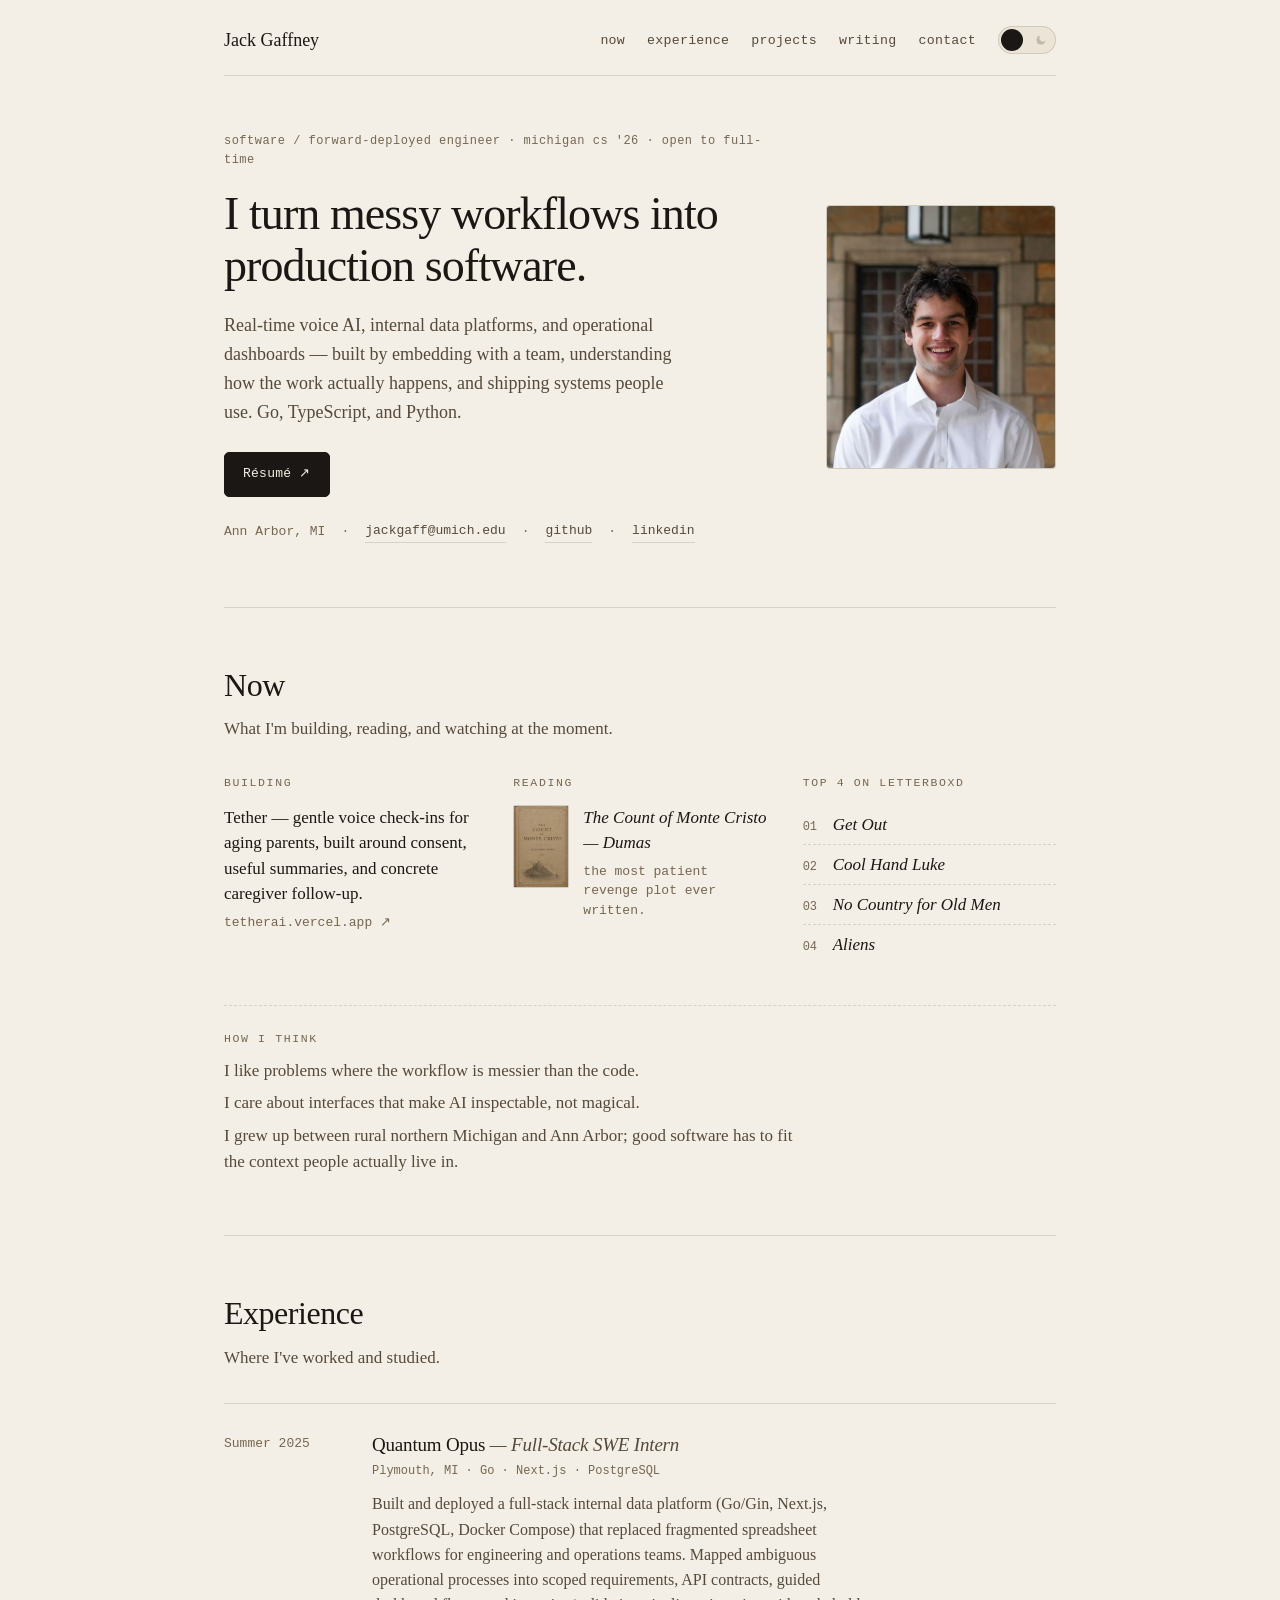
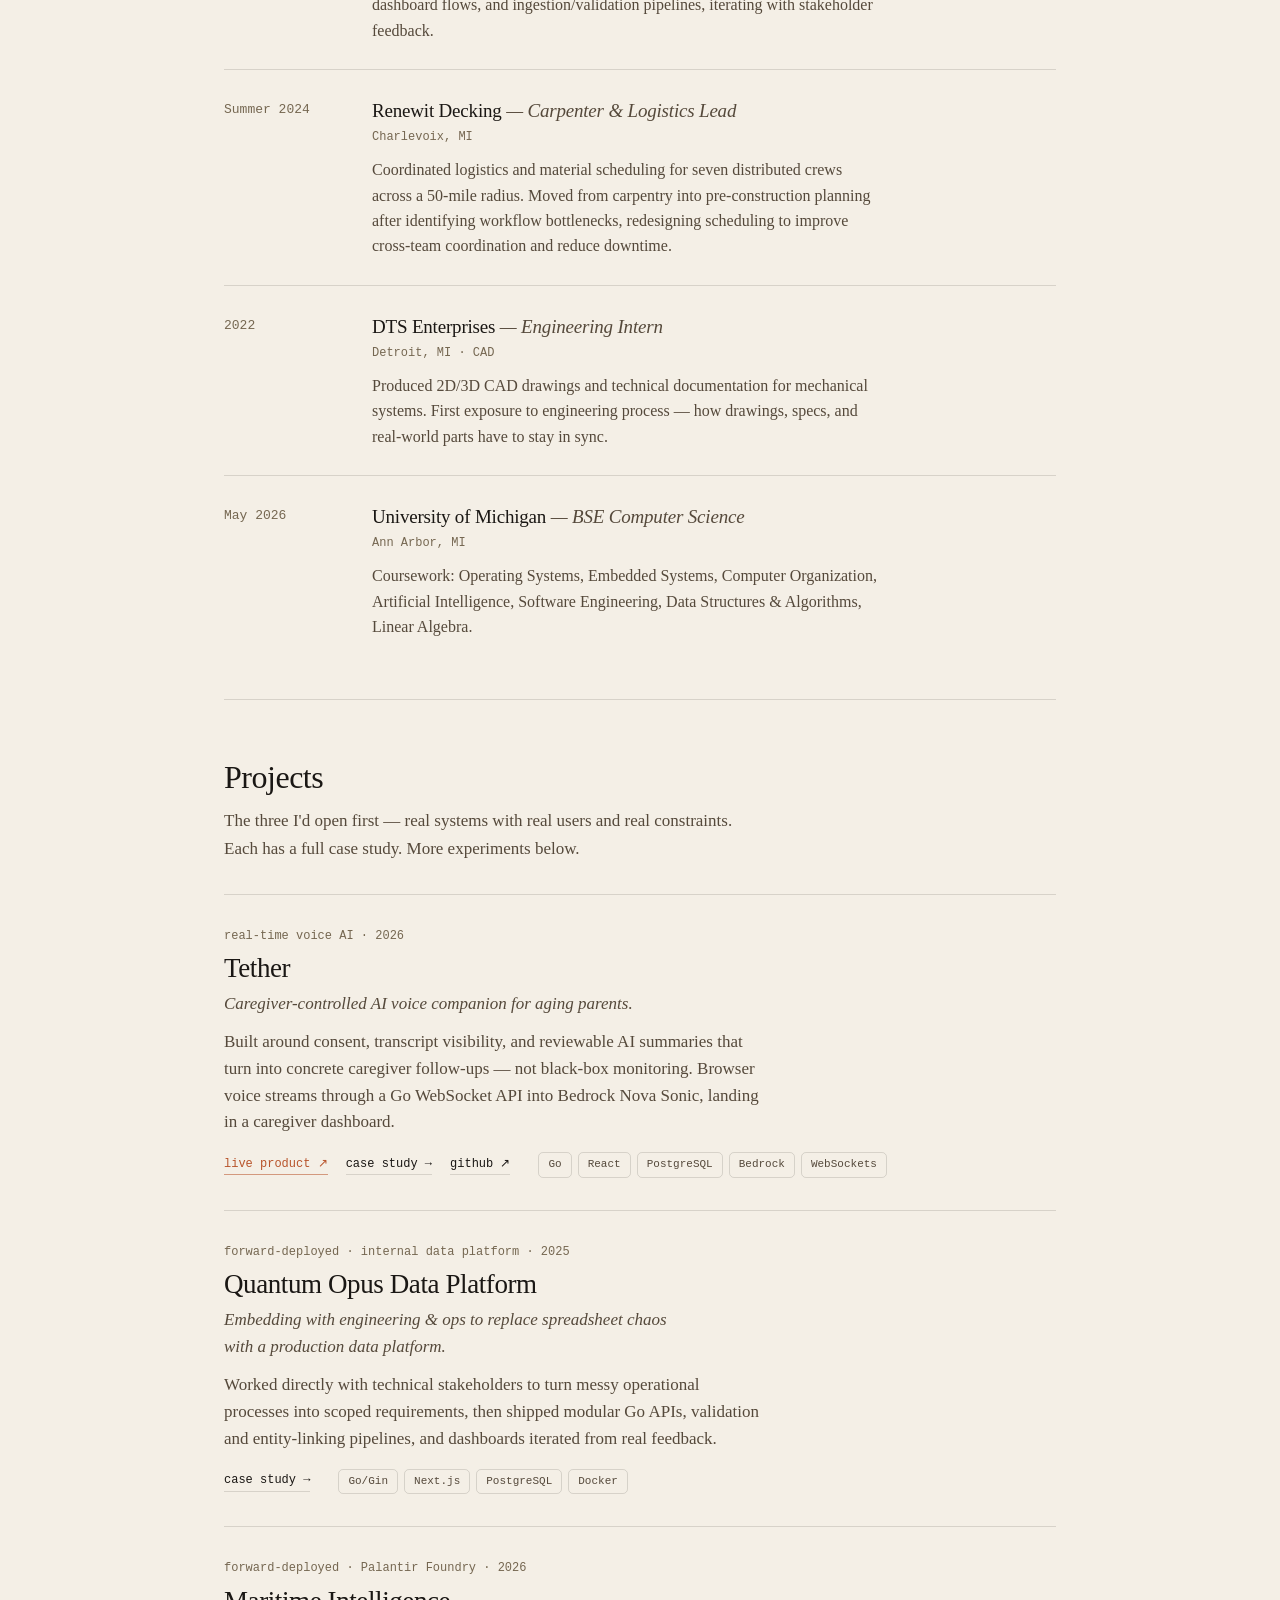
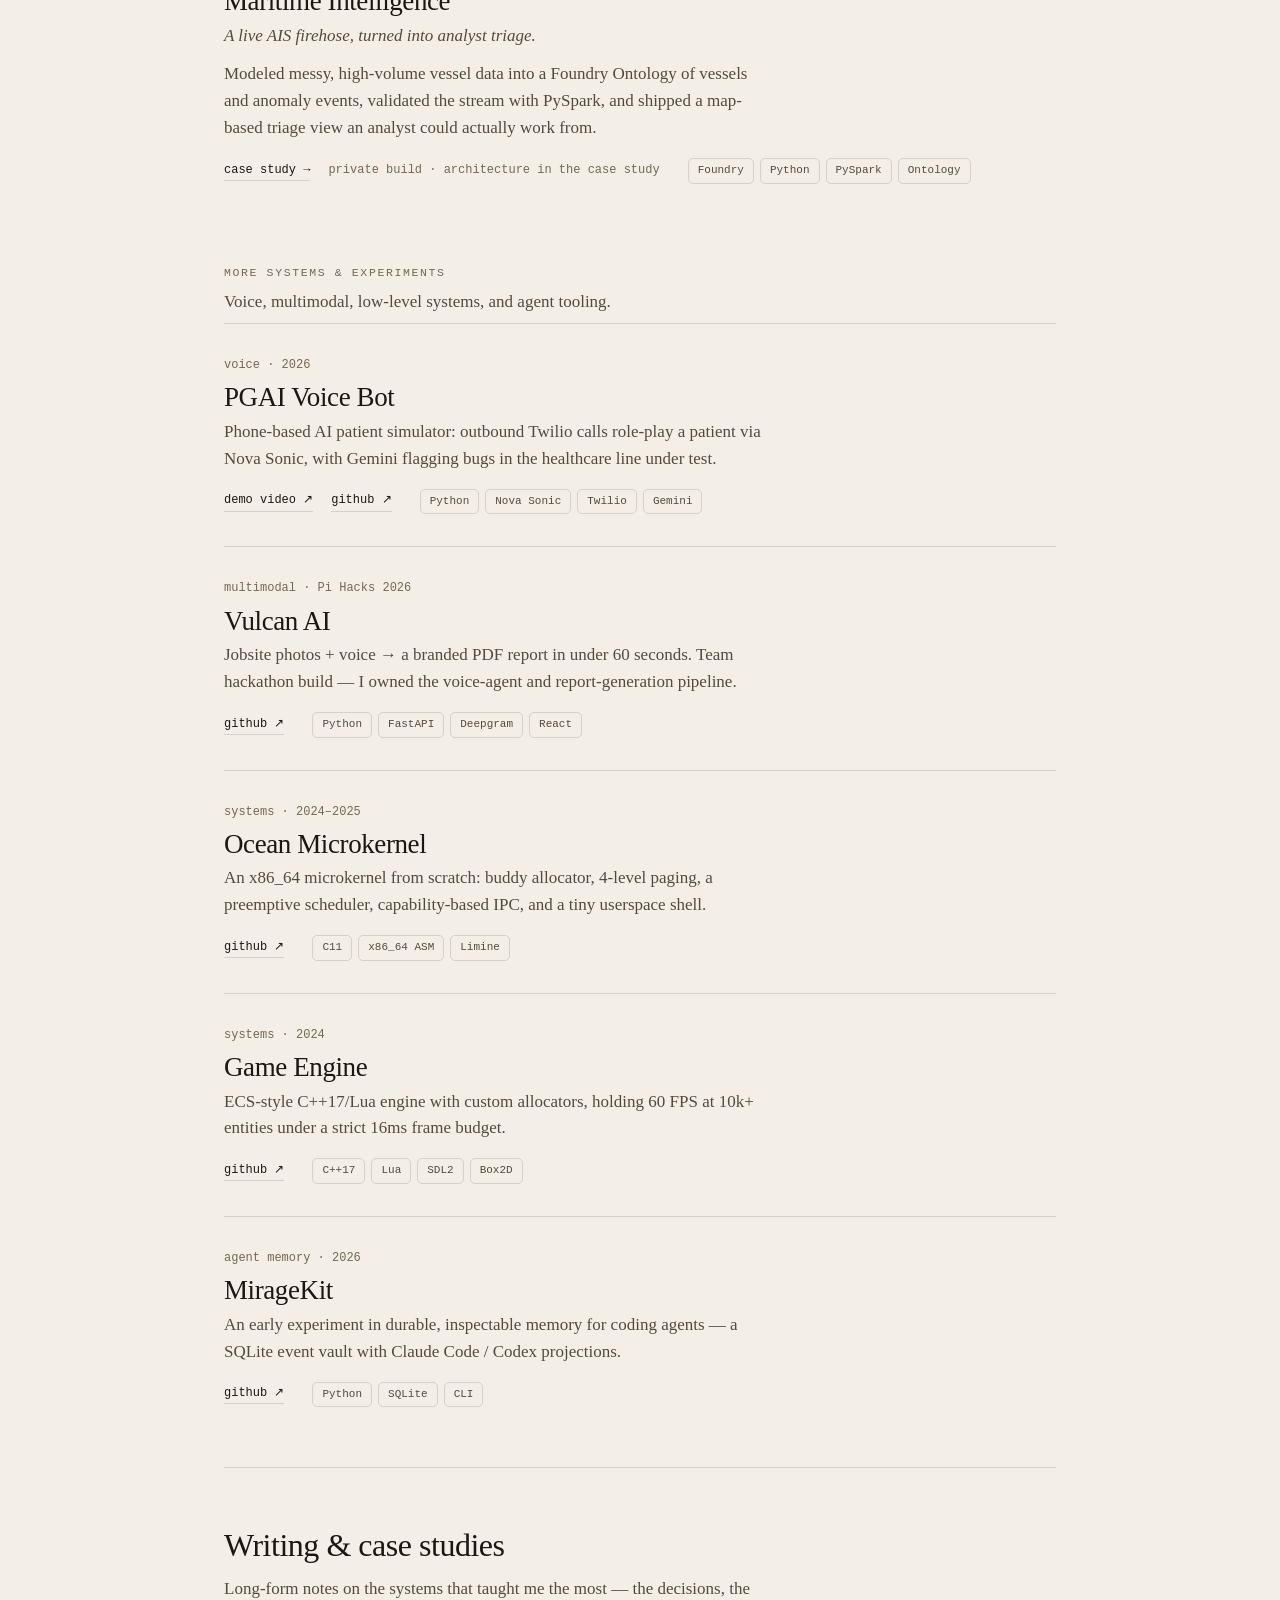
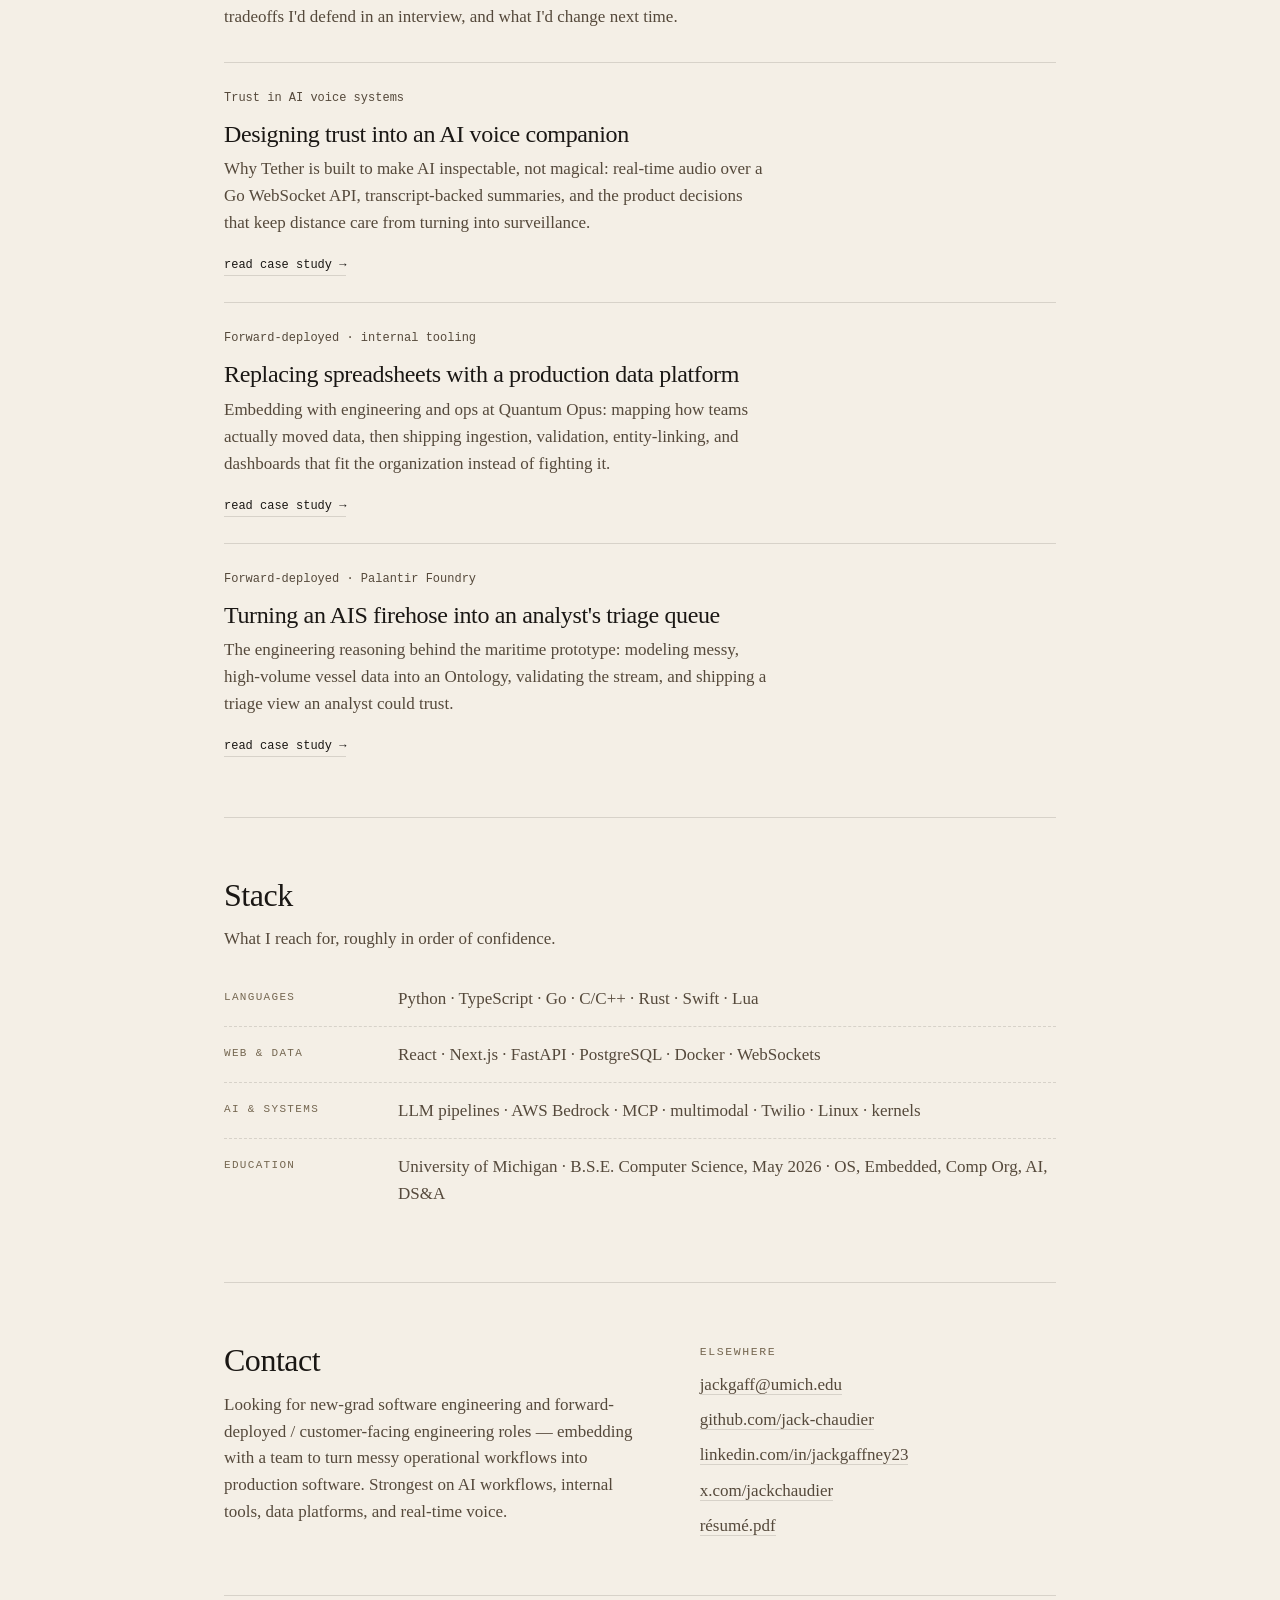
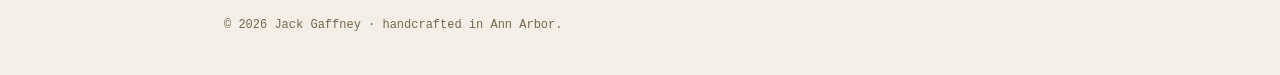
==== commit c246101f: "Simplify portfolio: minimal single-column layout, remove easter eggs - Remove terminal, matrix rain," ====
--- a/index.html
+++ b/index.html
@@ -107,14 +107,12 @@
             <nav class="top" aria-label="Primary">
                 <div class="wordmark">
                     <b>Jack Gaffney</b>
-                    <span class="mono">/ builds things</span>
                 </div>
                 <div class="topnav mono">
-                    <a href="#now"><span class="dot" aria-hidden="true"></span>now</a>
-                    <a href="#work">work</a>
+                    <a href="#now">now</a>
+                    <a href="#work">experience</a>
                     <a href="#projects">projects</a>
                     <a href="#writing">writing</a>
-                    <a href="#stack">stack</a>
                     <a href="#contact">contact</a>
                     <button class="theme-toggle" id="themeToggle" type="button" aria-label="Toggle theme" aria-pressed="false">
                         <svg class="sun" viewBox="0 0 24 24" fill="none" stroke="currentColor" stroke-width="2" stroke-linecap="round" aria-hidden="true"><circle cx="12" cy="12" r="4" fill="currentColor"/><path d="M12 2v2M12 20v2M4.93 4.93l1.41 1.41M17.66 17.66l1.41 1.41M2 12h2M20 12h2M4.93 19.07l1.41-1.41M17.66 6.34l1.41-1.41"/></svg>
@@ -127,13 +125,12 @@
             <!-- ========== HERO ========== -->
             <header class="hero">
                 <div>
-                    <p class="hero-eyebrow mono">Software / forward-deployed engineer · Michigan CS '26 · open to full-time</p>
-                    <h1>Messy workflows.<br/><em>Shipped systems.</em></h1>
+                    <p class="hero-eyebrow">software / forward-deployed engineer · michigan cs '26 · open to full-time</p>
+                    <h1>I turn messy workflows into production software.</h1>
                     <p class="lede">
-                        I build production software for messy, real-world operations:
-                        real-time voice, internal data platforms, and operational dashboards.
-                        I do my best work embedded with a team — turning ambiguous workflows
-                        into systems people actually use. Go, TypeScript, and Python.
+                        Real-time voice AI, internal data platforms, and operational dashboards —
+                        built by embedding with a team, understanding how the work actually happens,
+                        and shipping systems people use. Go, TypeScript, and Python.
                     </p>
                     <div class="hero-cta">
                         <a class="btn" href="jack_gaffney_resume.pdf" target="_blank" rel="noopener noreferrer">Résumé ↗</a>
@@ -148,7 +145,7 @@
                         <a href="https://linkedin.com/in/jackgaffney23" target="_blank" rel="noopener noreferrer">linkedin</a>
                     </div>
                 </div>
-                <figure class="portrait-frame" id="portraitFrame">
+                <figure class="portrait">
                     <img
                         src="headshot.jpg"
                         alt="Portrait of Jack Gaffney"
@@ -157,22 +154,15 @@
                         loading="eager"
                         decoding="async"
                     />
-                    <figcaption class="cap">
-                        <span>jack.gaffney</span><span id="portraitMeta">mi · '26</span>
-                    </figcaption>
                 </figure>
             </header>
 
             <!-- ========== NOW ========== -->
             <section id="now" aria-labelledby="now-title">
-                <div class="section-head">
-                    <div class="num">§ 01</div>
-                    <h2 id="now-title">Currently <em>running</em>.</h2>
-                </div>
+                <h2 id="now-title">Now</h2>
+                <p class="section-intro">What I'm building, reading, and watching at the moment.</p>
 
                 <div class="now-grid">
-                    <div aria-hidden="true"></div>
-
                     <div class="now-col">
                         <span class="caps">Building</span>
                         <p>Tether — gentle voice check-ins for aging parents, built around consent, useful summaries, and concrete caregiver follow-up.</p>
@@ -220,251 +210,262 @@
                 </div>
             </section>
 
-            <!-- ========== WORK ========== -->
+            <!-- ========== EXPERIENCE ========== -->
             <section id="work" aria-labelledby="work-title">
-                <div class="section-head">
-                    <div class="num">§ 02</div>
-                    <h2 id="work-title">Work <em>history</em>.</h2>
-                </div>
-
-                <div class="work-row" tabindex="0" role="button" aria-expanded="false" data-detail="Built and deployed a full-stack internal data platform (Go/Gin · Next.js · PostgreSQL · Docker Compose) that replaced fragmented spreadsheet workflows for engineering and operations teams. Mapped ambiguous operational processes into scoped requirements, API contracts, guided dashboard flows, ingestion/validation pipelines, and iterative UX improvements with stakeholder feedback.">
+                <h2 id="work-title">Experience</h2>
+                <p class="section-intro">Where I've worked and studied.</p>
+
+                <div class="work-row">
                     <div class="when">Summer 2025</div>
-                    <h3>Quantum Opus <span class="role">— Full-Stack SWE Intern</span></h3>
-                    <div class="where">Plymouth, MI<br/><span>Go · Next · Postgres</span></div>
-                    <div class="chev mono" aria-hidden="true">→</div>
-                </div>
-
-                <div class="work-row" tabindex="0" role="button" aria-expanded="false" data-detail="Coordinated logistics and material scheduling for seven distributed crews across a 50-mile radius. Moved from carpentry into pre-construction planning after identifying workflow bottlenecks, redesigning scheduling processes to improve cross-team coordination and reduce downtime.">
+                    <div>
+                        <h3>Quantum Opus <span class="role">— Full-Stack SWE Intern</span></h3>
+                        <p class="where">Plymouth, MI · Go · Next.js · PostgreSQL</p>
+                        <p class="detail">
+                            Built and deployed a full-stack internal data platform (Go/Gin, Next.js,
+                            PostgreSQL, Docker Compose) that replaced fragmented spreadsheet workflows
+                            for engineering and operations teams. Mapped ambiguous operational processes
+                            into scoped requirements, API contracts, guided dashboard flows, and
+                            ingestion/validation pipelines, iterating with stakeholder feedback.
+                        </p>
+                    </div>
+                </div>
+
+                <div class="work-row">
                     <div class="when">Summer 2024</div>
-                    <h3>Renewit Decking <span class="role">— Carpenter &amp; Logistics Lead</span></h3>
-                    <div class="where">Charlevoix, MI<br/><span>wood · schedules</span></div>
-                    <div class="chev mono" aria-hidden="true">→</div>
-                </div>
-
-                <div class="work-row" tabindex="0" role="button" aria-expanded="false" data-detail="Produced 2D/3D CAD drawings and technical documentation for mechanical systems. First exposure to engineering process — how drawings, specs, and real-world parts have to stay in sync.">
+                    <div>
+                        <h3>Renewit Decking <span class="role">— Carpenter &amp; Logistics Lead</span></h3>
+                        <p class="where">Charlevoix, MI</p>
+                        <p class="detail">
+                            Coordinated logistics and material scheduling for seven distributed crews
+                            across a 50-mile radius. Moved from carpentry into pre-construction planning
+                            after identifying workflow bottlenecks, redesigning scheduling to improve
+                            cross-team coordination and reduce downtime.
+                        </p>
+                    </div>
+                </div>
+
+                <div class="work-row">
                     <div class="when">2022</div>
-                    <h3>DTS Enterprises <span class="role">— Engineering Intern</span></h3>
-                    <div class="where">Detroit, MI<br/><span>CAD · docs</span></div>
-                    <div class="chev mono" aria-hidden="true">→</div>
-                </div>
-
-                <div class="work-row" tabindex="0" role="button" aria-expanded="false" data-detail="BSE, Computer Science. Coursework: Operating Systems, Embedded Systems, Computer Organization, Artificial Intelligence, Software Engineering, Data Structures &amp; Algorithms, Linear Algebra. Graduated May 2026.">
+                    <div>
+                        <h3>DTS Enterprises <span class="role">— Engineering Intern</span></h3>
+                        <p class="where">Detroit, MI · CAD</p>
+                        <p class="detail">
+                            Produced 2D/3D CAD drawings and technical documentation for mechanical
+                            systems. First exposure to engineering process — how drawings, specs, and
+                            real-world parts have to stay in sync.
+                        </p>
+                    </div>
+                </div>
+
+                <div class="work-row">
                     <div class="when">May 2026</div>
-                    <h3>University of Michigan <span class="role">— BSE Computer Science</span></h3>
-                    <div class="where">Ann Arbor, MI<br/><span>Go Blue</span></div>
-                    <div class="chev mono" aria-hidden="true">→</div>
+                    <div>
+                        <h3>University of Michigan <span class="role">— BSE Computer Science</span></h3>
+                        <p class="where">Ann Arbor, MI</p>
+                        <p class="detail">
+                            Coursework: Operating Systems, Embedded Systems, Computer Organization,
+                            Artificial Intelligence, Software Engineering, Data Structures &amp;
+                            Algorithms, Linear Algebra.
+                        </p>
+                    </div>
                 </div>
             </section>
 
             <!-- ========== PROJECTS ========== -->
             <section id="projects" aria-labelledby="projects-title">
-                <div class="section-head">
-                    <div class="num">§ 03</div>
-                    <h2 id="projects-title">Featured <em>work</em>.</h2>
-                </div>
-
-                <div class="featured-intro">
-                    <p>
-                        The three I'd open first — each a real system with real users and real
-                        constraints. Two are the closest thing I have to forward-deployed work.
-                    </p>
-                </div>
-
-                <div class="featured-work">
-                    <article class="feature-row lead">
-                        <div class="feature-num" aria-hidden="true">01</div>
-                        <div class="feature-body">
-                            <div class="feature-meta mono">real-time voice AI</div>
-                            <h3>Tether</h3>
-                            <p class="subtitle">Caregiver-controlled AI voice companion for aging parents.</p>
-                            <p class="feature-desc">
-                                Built around consent, transcript visibility, and reviewable AI summaries
-                                that turn into concrete caregiver follow-ups — not black-box monitoring.
-                            </p>
-                            <p class="feature-flow mono" aria-hidden="true">browser voice <span class="arr">→</span> Go API <span class="arr">→</span> Nova Sonic <span class="arr">→</span> <span class="out">caregiver dashboard</span></p>
-                            <div class="feature-foot">
-                                <div class="stack">
-                                    <span class="chip">Go</span>
-                                    <span class="chip">React</span>
-                                    <span class="chip">PostgreSQL</span>
-                                    <span class="chip">Bedrock</span>
-                                    <span class="chip">WebSockets</span>
-                                </div>
-                                <div class="feature-links mono" aria-label="Tether links">
-                                    <a class="link-primary" href="https://tetherai.vercel.app/" target="_blank" rel="noopener noreferrer">live product ↗</a>
-                                    <a href="writing/tether/">read case study →</a>
-                                    <a href="https://github.com/jackgaff/tether" target="_blank" rel="noopener noreferrer">github ↗</a>
-                                </div>
-                            </div>
-                        </div>
-                    </article>
-
-                    <article class="feature-row">
-                        <div class="feature-num" aria-hidden="true">02</div>
-                        <div class="feature-body">
-                            <div class="feature-meta mono">forward-deployed · internal data platform</div>
-                            <h3>Quantum Opus</h3>
-                            <p class="subtitle">Embedding with engineering &amp; ops to replace spreadsheet chaos with a production data platform.</p>
-                            <p class="feature-desc">
-                                Worked directly with technical stakeholders to turn messy operational
-                                processes into scoped requirements, then shipped modular Go APIs, validation
-                                and entity-linking pipelines, and dashboards iterated from real feedback.
-                            </p>
-                            <p class="feature-flow mono" aria-hidden="true">spreadsheets <span class="arr">→</span> validation + entity linking <span class="arr">→</span> <span class="out">operator dashboard</span></p>
-                            <div class="feature-foot">
-                                <div class="stack">
-                                    <span class="chip">Go/Gin</span>
-                                    <span class="chip">Next.js</span>
-                                    <span class="chip">PostgreSQL</span>
-                                    <span class="chip">Docker</span>
-                                </div>
-                                <div class="feature-links mono" aria-label="Quantum Opus links">
-                                    <a href="writing/quantum-opus/">read case study →</a>
-                                    <a href="#work">work context ↑</a>
-                                </div>
-                            </div>
-                        </div>
-                    </article>
-
-                    <article class="feature-row">
-                        <div class="feature-num" aria-hidden="true">03</div>
-                        <div class="feature-body">
-                            <div class="feature-meta mono">forward-deployed · Palantir Foundry</div>
-                            <h3>Maritime Intelligence</h3>
-                            <p class="subtitle">Palantir Foundry prototype: a live AIS firehose, turned into analyst triage.</p>
-                            <p class="feature-desc">
-                                Modeled messy, high-volume vessel data into an Ontology of vessels and
-                                anomaly events, validated the stream with PySpark, and shipped a map-based
-                                triage view an analyst could actually work from.
-                            </p>
-                            <p class="feature-flow mono" aria-hidden="true">live AIS streams <span class="arr">→</span> Ontology model <span class="arr">→</span> <span class="out">analyst triage</span></p>
-                            <div class="feature-foot">
-                                <div class="stack">
-                                    <span class="chip">Foundry</span>
-                                    <span class="chip">Python</span>
-                                    <span class="chip">PySpark</span>
-                                    <span class="chip">Ontology</span>
-                                    <span class="chip">Workshop</span>
-                                </div>
-                                <div class="feature-links mono" aria-label="Maritime Intelligence links">
-                                    <a href="writing/maritime/">read case study →</a>
-                                    <span class="muted">private build · architecture in the case study</span>
-                                </div>
-                            </div>
-                        </div>
-                    </article>
-                </div>
-
-                <div class="section-subhead">
+                <h2 id="projects-title">Projects</h2>
+                <p class="section-intro">
+                    The three I'd open first — real systems with real users and real constraints.
+                    Each has a full case study. More experiments below.
+                </p>
+
+                <article class="feature">
+                    <p class="feature-meta">real-time voice AI · 2026</p>
+                    <h3>Tether</h3>
+                    <p class="subtitle">Caregiver-controlled AI voice companion for aging parents.</p>
+                    <p class="desc">
+                        Built around consent, transcript visibility, and reviewable AI summaries
+                        that turn into concrete caregiver follow-ups — not black-box monitoring.
+                        Browser voice streams through a Go WebSocket API into Bedrock Nova Sonic,
+                        landing in a caregiver dashboard.
+                    </p>
+                    <div class="feature-foot">
+                        <div class="feature-links" aria-label="Tether links">
+                            <a class="link-primary" href="https://tetherai.vercel.app/" target="_blank" rel="noopener noreferrer">live product ↗</a>
+                            <a href="writing/tether/">case study →</a>
+                            <a href="https://github.com/jackgaff/tether" target="_blank" rel="noopener noreferrer">github ↗</a>
+                        </div>
+                        <div class="stack">
+                            <span class="chip">Go</span>
+                            <span class="chip">React</span>
+                            <span class="chip">PostgreSQL</span>
+                            <span class="chip">Bedrock</span>
+                            <span class="chip">WebSockets</span>
+                        </div>
+                    </div>
+                </article>
+
+                <article class="feature">
+                    <p class="feature-meta">forward-deployed · internal data platform · 2025</p>
+                    <h3>Quantum Opus Data Platform</h3>
+                    <p class="subtitle">Embedding with engineering &amp; ops to replace spreadsheet chaos with a production data platform.</p>
+                    <p class="desc">
+                        Worked directly with technical stakeholders to turn messy operational
+                        processes into scoped requirements, then shipped modular Go APIs, validation
+                        and entity-linking pipelines, and dashboards iterated from real feedback.
+                    </p>
+                    <div class="feature-foot">
+                        <div class="feature-links" aria-label="Quantum Opus links">
+                            <a href="writing/quantum-opus/">case study →</a>
+                        </div>
+                        <div class="stack">
+                            <span class="chip">Go/Gin</span>
+                            <span class="chip">Next.js</span>
+                            <span class="chip">PostgreSQL</span>
+                            <span class="chip">Docker</span>
+                        </div>
+                    </div>
+                </article>
+
+                <article class="feature">
+                    <p class="feature-meta">forward-deployed · Palantir Foundry · 2026</p>
+                    <h3>Maritime Intelligence</h3>
+                    <p class="subtitle">A live AIS firehose, turned into analyst triage.</p>
+                    <p class="desc">
+                        Modeled messy, high-volume vessel data into a Foundry Ontology of vessels and
+                        anomaly events, validated the stream with PySpark, and shipped a map-based
+                        triage view an analyst could actually work from.
+                    </p>
+                    <div class="feature-foot">
+                        <div class="feature-links" aria-label="Maritime Intelligence links">
+                            <a href="writing/maritime/">case study →</a>
+                            <span class="muted">private build · architecture in the case study</span>
+                        </div>
+                        <div class="stack">
+                            <span class="chip">Foundry</span>
+                            <span class="chip">Python</span>
+                            <span class="chip">PySpark</span>
+                            <span class="chip">Ontology</span>
+                        </div>
+                    </div>
+                </article>
+
+                <div class="subhead">
                     <span class="caps">More systems &amp; experiments</span>
-                    <p>More range — voice, multimodal, low-level systems, and agent tooling.</p>
-                </div>
-
-                <div class="projects">
-
-                    <article class="project">
-                        <div class="visual viz-phone" aria-hidden="true">
-                            <div class="bars" id="viz-phone-bars"></div>
-                            <div class="tag">live call · barge-in</div>
-                        </div>
-                        <div class="tag"><span>— 2026</span><span>// voice</span></div>
-                        <h3>PGAI Voice Bot</h3>
-                        <p class="subtitle">Phone-based AI patient simulator.</p>
-                        <p>Outbound Twilio calls that role-play a patient via Nova Sonic, with Gemini flagging bugs in the tested healthcare line.</p>
-                        <a class="source" href="https://www.loom.com/share/a90aece04a4b4eaa8a6c4e8034c57ef6" target="_blank" rel="noopener noreferrer">demo video (Loom) ↗</a>
-                        <a class="source" href="https://github.com/jack-chaudier/pgai" target="_blank" rel="noopener noreferrer">jack-chaudier/pgai ↗</a>
+                    <p>Voice, multimodal, low-level systems, and agent tooling.</p>
+                </div>
+
+                <article class="feature">
+                    <p class="feature-meta">voice · 2026</p>
+                    <h3>PGAI Voice Bot</h3>
+                    <p class="desc">
+                        Phone-based AI patient simulator: outbound Twilio calls role-play a patient
+                        via Nova Sonic, with Gemini flagging bugs in the healthcare line under test.
+                    </p>
+                    <div class="feature-foot">
+                        <div class="feature-links">
+                            <a href="https://www.loom.com/share/a90aece04a4b4eaa8a6c4e8034c57ef6" target="_blank" rel="noopener noreferrer">demo video ↗</a>
+                            <a href="https://github.com/jack-chaudier/pgai" target="_blank" rel="noopener noreferrer">github ↗</a>
+                        </div>
                         <div class="stack">
                             <span class="chip">Python</span>
                             <span class="chip">Nova&nbsp;Sonic</span>
                             <span class="chip">Twilio</span>
                             <span class="chip">Gemini</span>
                         </div>
-                    </article>
-
-                    <article class="project">
-                        <div class="visual viz-photo-grid" id="viz-photogrid" aria-hidden="true"></div>
-                        <div class="tag"><span>— Pi Hacks · 2026</span><span>// multimodal</span></div>
-                        <h3>Vulcan AI</h3>
-                        <p class="subtitle">Jobsite photos + voice → a branded PDF report in under 60 seconds.</p>
-                        <p>Team hackathon build — I owned the voice-agent and report-generation pipeline that turns photos + voice into a branded PDF.</p>
-                        <a class="source" href="https://github.com/montben/VulcanAI" target="_blank" rel="noopener noreferrer">montben/VulcanAI ↗</a>
+                    </div>
+                </article>
+
+                <article class="feature">
+                    <p class="feature-meta">multimodal · Pi Hacks 2026</p>
+                    <h3>Vulcan AI</h3>
+                    <p class="desc">
+                        Jobsite photos + voice → a branded PDF report in under 60 seconds. Team
+                        hackathon build — I owned the voice-agent and report-generation pipeline.
+                    </p>
+                    <div class="feature-foot">
+                        <div class="feature-links">
+                            <a href="https://github.com/montben/VulcanAI" target="_blank" rel="noopener noreferrer">github ↗</a>
+                        </div>
                         <div class="stack">
                             <span class="chip">Python</span>
                             <span class="chip">FastAPI</span>
                             <span class="chip">Deepgram</span>
-                            <span class="chip">Groq</span>
                             <span class="chip">React</span>
                         </div>
-                    </article>
-
-                    <article class="project">
-                        <div class="visual viz-kernel" id="viz-kernel" aria-hidden="true"></div>
-                        <div class="tag"><span>— 2024 — 2025</span><span>// systems</span></div>
-                        <h3>Ocean Microkernel</h3>
-                        <p class="subtitle">Memory, scheduling, and userspace from scratch.</p>
-                        <p>An x86_64 microkernel from scratch: buddy allocator, 4-level paging, a preemptive scheduler, capability-based IPC, and a tiny userspace shell.</p>
-                        <a class="source" href="https://github.com/jack-chaudier/ocean-linux" target="_blank" rel="noopener noreferrer">jack-chaudier/ocean-linux ↗</a>
+                    </div>
+                </article>
+
+                <article class="feature">
+                    <p class="feature-meta">systems · 2024–2025</p>
+                    <h3>Ocean Microkernel</h3>
+                    <p class="desc">
+                        An x86_64 microkernel from scratch: buddy allocator, 4-level paging, a
+                        preemptive scheduler, capability-based IPC, and a tiny userspace shell.
+                    </p>
+                    <div class="feature-foot">
+                        <div class="feature-links">
+                            <a href="https://github.com/jack-chaudier/ocean-linux" target="_blank" rel="noopener noreferrer">github ↗</a>
+                        </div>
                         <div class="stack">
                             <span class="chip">C11</span>
                             <span class="chip">x86_64&nbsp;ASM</span>
                             <span class="chip">Limine</span>
-                            <span class="chip">kernel</span>
-                        </div>
-                    </article>
-
-                    <article class="project">
-                        <div class="visual viz-engine" id="viz-engine" aria-hidden="true">
-                            <span class="fps mono">60.0 fps · 10k actors</span>
-                        </div>
-                        <div class="tag"><span>— 2024</span><span>// 16ms budget</span></div>
-                        <h3>Game Engine</h3>
-                        <p class="subtitle">2D in C++17 / Lua, built to hold 60fps.</p>
-                        <p>ECS-style C++17/Lua engine with custom allocators, holding 60 FPS at 10k+ entities under a strict 16ms frame budget.</p>
-                        <a class="source" href="https://github.com/jack-chaudier/fr-ocean-engine" target="_blank" rel="noopener noreferrer">jack-chaudier/fr-ocean-engine ↗</a>
+                        </div>
+                    </div>
+                </article>
+
+                <article class="feature">
+                    <p class="feature-meta">systems · 2024</p>
+                    <h3>Game Engine</h3>
+                    <p class="desc">
+                        ECS-style C++17/Lua engine with custom allocators, holding 60 FPS at 10k+
+                        entities under a strict 16ms frame budget.
+                    </p>
+                    <div class="feature-foot">
+                        <div class="feature-links">
+                            <a href="https://github.com/jack-chaudier/fr-ocean-engine" target="_blank" rel="noopener noreferrer">github ↗</a>
+                        </div>
                         <div class="stack">
                             <span class="chip">C++17</span>
                             <span class="chip">Lua</span>
                             <span class="chip">SDL2</span>
                             <span class="chip">Box2D</span>
                         </div>
-                    </article>
-
-                    <article class="project">
-                        <div class="visual viz-mcp" id="viz-mcp" aria-hidden="true"></div>
-                        <div class="tag"><span>— 2026</span><span>// agent memory</span></div>
-                        <h3>MirageKit / mirage-runtime</h3>
-                        <p class="subtitle">Repo-local memory runtime for coding agents.</p>
-                        <p>An early experiment in durable, inspectable memory for coding agents — a SQLite event vault with Claude Code / Codex projections.</p>
-                        <a class="source" href="https://github.com/jack-chaudier/mirage-mcp" target="_blank" rel="noopener noreferrer">jack-chaudier/mirage-mcp ↗</a>
+                    </div>
+                </article>
+
+                <article class="feature">
+                    <p class="feature-meta">agent memory · 2026</p>
+                    <h3>MirageKit</h3>
+                    <p class="desc">
+                        An early experiment in durable, inspectable memory for coding agents — a
+                        SQLite event vault with Claude Code / Codex projections.
+                    </p>
+                    <div class="feature-foot">
+                        <div class="feature-links">
+                            <a href="https://github.com/jack-chaudier/mirage-mcp" target="_blank" rel="noopener noreferrer">github ↗</a>
+                        </div>
                         <div class="stack">
                             <span class="chip">Python</span>
                             <span class="chip">SQLite</span>
-                            <span class="chip">agent&nbsp;memory</span>
                             <span class="chip">CLI</span>
                         </div>
-                    </article>
-
-                </div>
+                    </div>
+                </article>
             </section>
 
             <!-- ========== WRITING ========== -->
             <section id="writing" aria-labelledby="writing-title">
-                <div class="section-head">
-                    <div class="num">§ 04</div>
-                    <h2 id="writing-title">Writing <em>&amp; case studies</em>.</h2>
-                </div>
-
-                <div class="walkthrough-intro">
-                    <p>
-                        Long-form notes on the systems that taught me the most — the decisions, the
-                        tradeoffs I'd defend in an interview, and what I'd change next time. More
-                        notes live in each project's repo.
-                    </p>
-                </div>
-
-                <div class="writing-grid">
-                    <article class="walkthrough-card">
-                        <div class="walkthrough-kicker mono">Trust in AI voice systems</div>
+                <h2 id="writing-title">Writing &amp; case studies</h2>
+                <p class="section-intro">
+                    Long-form notes on the systems that taught me the most — the decisions, the
+                    tradeoffs I'd defend in an interview, and what I'd change next time.
+                </p>
+
+                <div class="writing-list">
+                    <article class="writing-item">
+                        <p class="walkthrough-kicker">Trust in AI voice systems</p>
                         <h3>Designing trust into an AI voice companion</h3>
                         <p>
                             Why Tether is built to make AI inspectable, not magical: real-time audio
@@ -474,8 +475,8 @@
                         <a class="source" href="writing/tether/">read case study →</a>
                     </article>
 
-                    <article class="walkthrough-card">
-                        <div class="walkthrough-kicker mono">Forward-deployed · internal tooling</div>
+                    <article class="writing-item">
+                        <p class="walkthrough-kicker">Forward-deployed · internal tooling</p>
                         <h3>Replacing spreadsheets with a production data platform</h3>
                         <p>
                             Embedding with engineering and ops at Quantum Opus: mapping how teams
@@ -485,8 +486,8 @@
                         <a class="source" href="writing/quantum-opus/">read case study →</a>
                     </article>
 
-                    <article class="walkthrough-card">
-                        <div class="walkthrough-kicker mono">Forward-deployed · Palantir Foundry</div>
+                    <article class="writing-item">
+                        <p class="walkthrough-kicker">Forward-deployed · Palantir Foundry</p>
                         <h3>Turning an AIS firehose into an analyst's triage queue</h3>
                         <p>
                             The engineering reasoning behind the maritime prototype: modeling messy,
@@ -500,90 +501,55 @@
 
             <!-- ========== STACK ========== -->
             <section id="stack" aria-labelledby="stack-title">
-                <div class="section-head">
-                    <div class="num">§ 05</div>
-                    <h2 id="stack-title">The <em>stack</em>.</h2>
-                </div>
-                <div class="cloud">
-                    <span data-w="3">Python</span>
-                    <span data-w="3">TypeScript</span>
-                    <span data-w="3">Go</span>
-                    <span data-w="2">C++</span>
-                    <span data-w="1">Rust</span>
-                    <span data-w="1">Swift</span>
-                    <span data-w="1">Lua</span>
-                    <span data-w="2">React</span>
-                    <span data-w="2">Next.js</span>
-                    <span data-w="2">FastAPI</span>
-                    <span data-w="2">PostgreSQL</span>
-                    <span data-w="1">Docker</span>
-                    <span data-w="1">WebSockets</span>
-                    <span data-w="2">LLM pipelines</span>
-                    <span data-w="2">MCP</span>
-                    <span data-w="2">multimodal</span>
-                    <span data-w="2">AWS Bedrock</span>
-                    <span data-w="1">Twilio</span>
-                    <span data-w="1">Linux</span>
-                    <span data-w="1">Git</span>
-                    <span data-w="1">kernels</span>
-                </div>
-                <div class="stack-foot">
-                    <span><strong>Education</strong> · University of Michigan · B.S.E. Computer Science · Graduated May 2026</span>
-                    <span>Coursework: OS · Embedded · Comp Org · AI · DS&amp;A · Linear Algebra</span>
-                </div>
+                <h2 id="stack-title">Stack</h2>
+                <p class="section-intro">What I reach for, roughly in order of confidence.</p>
+                <dl class="stack-list">
+                    <div>
+                        <dt>Languages</dt>
+                        <dd>Python · TypeScript · Go · C/C++ · Rust · Swift · Lua</dd>
+                    </div>
+                    <div>
+                        <dt>Web &amp; data</dt>
+                        <dd>React · Next.js · FastAPI · PostgreSQL · Docker · WebSockets</dd>
+                    </div>
+                    <div>
+                        <dt>AI &amp; systems</dt>
+                        <dd>LLM pipelines · AWS Bedrock · MCP · multimodal · Twilio · Linux · kernels</dd>
+                    </div>
+                    <div>
+                        <dt>Education</dt>
+                        <dd>University of Michigan · B.S.E. Computer Science, May 2026 · OS, Embedded, Comp Org, AI, DS&amp;A</dd>
+                    </div>
+                </dl>
             </section>
 
             <!-- ========== FOOTER ========== -->
             <footer class="colophon" id="contact">
-                <div class="section-num-footer">§ 06</div>
-                <div>
-                    <h3>Say<br/><em>hello</em>.</h3>
-                </div>
-                <div class="col">
-                    <span class="caps">Elsewhere</span>
-                    <p><a href="mailto:jackgaff@umich.edu">jackgaff@umich.edu</a></p>
-                    <p><a href="https://github.com/jack-chaudier" target="_blank" rel="noopener noreferrer">github.com/jack-chaudier</a></p>
-                    <p><a href="https://linkedin.com/in/jackgaffney23" target="_blank" rel="noopener noreferrer">linkedin.com/in/jackgaffney23</a></p>
-                    <p><a href="https://x.com/jackchaudier" target="_blank" rel="noopener noreferrer">x.com/jackchaudier</a></p>
-                    <p><a href="jack_gaffney_resume.pdf" target="_blank" rel="noopener noreferrer">résumé.pdf</a></p>
-                    <div class="looking-for">
-                        <span class="caps">Looking for</span>
-                        <p>New-grad software engineering and forward-deployed / customer-facing engineering roles — embedding with a team to turn messy operational workflows into production software. Strongest on AI workflows, internal tools, data platforms, and real-time voice.</p>
+                <div class="foot-grid">
+                    <div>
+                        <h2>Contact</h2>
+                        <p class="looking-for">
+                            Looking for new-grad software engineering and forward-deployed /
+                            customer-facing engineering roles — embedding with a team to turn messy
+                            operational workflows into production software. Strongest on AI workflows,
+                            internal tools, data platforms, and real-time voice.
+                        </p>
+                    </div>
+                    <div class="col">
+                        <span class="caps">Elsewhere</span>
+                        <p><a href="mailto:jackgaff@umich.edu">jackgaff@umich.edu</a></p>
+                        <p><a href="https://github.com/jack-chaudier" target="_blank" rel="noopener noreferrer">github.com/jack-chaudier</a></p>
+                        <p><a href="https://linkedin.com/in/jackgaffney23" target="_blank" rel="noopener noreferrer">linkedin.com/in/jackgaffney23</a></p>
+                        <p><a href="https://x.com/jackchaudier" target="_blank" rel="noopener noreferrer">x.com/jackchaudier</a></p>
+                        <p><a href="jack_gaffney_resume.pdf" target="_blank" rel="noopener noreferrer">résumé.pdf</a></p>
                     </div>
                 </div>
 
                 <div class="fineprint">
                     <span>© <span id="year"></span> Jack Gaffney · handcrafted in Ann Arbor.</span>
-                    <span>press <kbd>/</kbd> for secrets</span>
                 </div>
             </footer>
 
-        </div>
-
-        <!-- ======= HINT ======= -->
-        <div class="hint" aria-hidden="true">press <kbd>/</kbd> · <kbd>?</kbd></div>
-
-        <!-- ======= TERMINAL ======= -->
-        <div class="term" id="term" role="dialog" aria-label="Terminal">
-            <div class="hd">
-                <span>jack@portfolio ~ %</span>
-                <button class="close" id="termClose" type="button" aria-label="Close terminal">[esc]</button>
-            </div>
-            <div class="body" id="termBody">
-                <p class="line">type 'help' for commands. type 'exit' to leave.</p>
-            </div>
-            <div class="in">
-                <input id="termInput" autocomplete="off" spellcheck="false" aria-label="Terminal input"/>
-            </div>
-        </div>
-
-        <!-- ======= MATRIX CANVAS ======= -->
-        <canvas class="rain-canvas" id="rain" aria-hidden="true"></canvas>
-
-        <!-- ======= TROPHY ======= -->
-        <div class="trophy" id="trophy" aria-hidden="true">
-            <div class="big">↑↑↓↓←→←→ B A</div>
-            <div class="small">you found it. 60fps guaranteed.</div>
         </div>
 
         <script src="script.js"></script>
--- a/style.css
+++ b/style.css
@@ -1,6 +1,6 @@
 /* ============================================================
-   Jack Gaffney — editorial / terminal hybrid
-   Fraunces + JetBrains Mono, warm paper + rust accent
+   Jack Gaffney — minimal editorial portfolio
+   Fraunces + JetBrains Mono, warm paper, rust accent
    ============================================================ */
 
 :root {
@@ -11,7 +11,6 @@
     --ink-3: #756751;
     --rule: #1a171422;
     --accent: #b8542b;
-    --paper-noise: 0.035;
     --serif: "Fraunces", Georgia, "Times New Roman", serif;
     --mono: "JetBrains Mono", ui-monospace, SFMono-Regular, Menlo, Consolas, monospace;
     color-scheme: light dark;
@@ -26,7 +25,6 @@
     --ink-3: #8a7e64;
     --rule: #f1ebdc22;
     --accent: #e08a5c;
-    --paper-noise: 0.06;
 }
 
 * { box-sizing: border-box; }
@@ -41,12 +39,11 @@
     font-variation-settings: "opsz" 14;
     font-weight: 400;
     font-size: 17px;
-    line-height: 1.5;
+    line-height: 1.6;
     -webkit-font-smoothing: antialiased;
     -moz-osx-font-smoothing: grayscale;
     text-rendering: optimizeLegibility;
-    transition: background .35s ease, color .35s ease;
-    overflow-x: hidden;
+    transition: background .3s ease, color .3s ease;
     min-height: 100dvh;
 }
 
@@ -58,19 +55,6 @@
         transition-duration: .01ms !important;
     }
 }
-
-/* subtle paper grain */
-body::before {
-    content: "";
-    position: fixed;
-    inset: 0;
-    pointer-events: none;
-    z-index: 1;
-    opacity: var(--paper-noise);
-    background-image: url("data:image/svg+xml;utf8,<svg xmlns='http://www.w3.org/2000/svg' width='180' height='180'><filter id='n'><feTurbulence type='fractalNoise' baseFrequency='0.9' numOctaves='2' stitchTiles='stitch'/><feColorMatrix values='0 0 0 0 0  0 0 0 0 0  0 0 0 0 0  0 0 0 1.2 0'/></filter><rect width='100%25' height='100%25' filter='url(%23n)'/></svg>");
-    mix-blend-mode: multiply;
-}
-html[data-theme="dark"] body::before { mix-blend-mode: screen; }
 
 ::selection { background: var(--accent); color: var(--bg); }
 
@@ -91,9 +75,15 @@
 .skip-link:focus { top: 12px; outline: 2px solid var(--accent); outline-offset: 2px; }
 :focus-visible { outline: 2px solid var(--accent); outline-offset: 3px; }
 
-/* =============== BASE ELEMENTS =============== */
+/* =============== BASE =============== */
 .mono { font-family: var(--mono); font-size: .78em; letter-spacing: .02em; }
-.caps { text-transform: uppercase; letter-spacing: .14em; font-size: .72rem; font-weight: 500; font-family: var(--mono); }
+.caps {
+    text-transform: uppercase;
+    letter-spacing: .14em;
+    font-size: .72rem;
+    font-weight: 500;
+    font-family: var(--mono);
+}
 
 a {
     color: inherit;
@@ -104,22 +94,12 @@
 a:hover, a:focus-visible { color: var(--accent); border-color: var(--accent); }
 
 hr { border: 0; border-top: 1px solid var(--rule); margin: 0; }
-kbd {
-    font-family: var(--mono);
-    font-size: .85em;
-    border: 1px solid var(--rule);
-    padding: 1px 5px;
-    border-radius: 3px;
-    background: var(--bg-2);
-}
 
 /* =============== LAYOUT =============== */
 .shell {
-    max-width: 1240px;
+    max-width: 880px;
     margin: 0 auto;
-    padding: 0 48px;
-    position: relative;
-    z-index: 2;
+    padding: 0 24px;
 }
 
 /* top bar */
@@ -127,31 +107,18 @@
     display: flex;
     align-items: center;
     justify-content: space-between;
-    padding: 28px 0 22px;
+    padding: 26px 0 20px;
     border-bottom: 1px solid var(--rule);
-    gap: 24px;
+    gap: 20px;
     flex-wrap: wrap;
 }
-.wordmark { display: flex; align-items: baseline; gap: 14px; }
+.wordmark { display: flex; align-items: baseline; gap: 12px; }
+.wordmark a { border: 0; }
 .wordmark b { font-weight: 500; font-size: 18px; }
 .wordmark span { color: var(--ink-3); }
-.topnav { display: flex; gap: 24px; align-items: center; flex-wrap: wrap; }
+.topnav { display: flex; gap: 22px; align-items: center; flex-wrap: wrap; }
 .topnav a { border: 0; color: var(--ink-2); }
 .topnav a:hover, .topnav a:focus-visible { color: var(--accent); }
-.topnav .dot {
-    display: inline-block;
-    width: 6px; height: 6px;
-    border-radius: 50%;
-    background: #3cc07a;
-    margin-right: 6px;
-    vertical-align: middle;
-    box-shadow: 0 0 0 4px color-mix(in srgb, #3cc07a 20%, transparent);
-    animation: pulse 2.4s ease-in-out infinite;
-}
-@keyframes pulse {
-    0%, 100% { box-shadow: 0 0 0 4px color-mix(in srgb, #3cc07a 20%, transparent); }
-    50% { box-shadow: 0 0 0 6px color-mix(in srgb, #3cc07a 8%, transparent); }
-}
 
 /* theme toggle */
 .theme-toggle {
@@ -187,69 +154,45 @@
     width: 22px; height: 22px;
     border-radius: 50%;
     background: var(--ink);
-    transition: transform .4s cubic-bezier(.6, -.2, .3, 1.4);
+    transition: transform .3s ease;
 }
 html[data-theme="dark"] .theme-toggle .knob { transform: translateX(30px); }
 
 /* =============== HERO =============== */
 .hero {
     display: grid;
-    grid-template-columns: 1.1fr .9fr;
-    gap: 52px;
+    grid-template-columns: 1fr 230px;
+    gap: 48px;
     align-items: center;
-    padding: 44px 0 60px;
+    padding: 56px 0 64px;
     border-bottom: 1px solid var(--rule);
 }
+.hero-eyebrow {
+    font-family: var(--mono);
+    font-size: 12px;
+    letter-spacing: .04em;
+    color: var(--ink-3);
+    margin: 0 0 18px;
+    text-transform: lowercase;
+}
 .hero h1 {
     font-family: var(--serif);
-    font-weight: 300;
+    font-weight: 400;
     font-variation-settings: "opsz" 144;
-    font-size: clamp(46px, 6.4vw, 94px);
-    line-height: .94;
-    letter-spacing: -.03em;
+    font-size: clamp(32px, 4.6vw, 46px);
+    line-height: 1.12;
+    letter-spacing: -.02em;
     margin: 0;
-}
-.hero h1 em {
-    font-style: italic;
-    font-weight: 400;
-    color: var(--accent);
+    max-width: 22ch;
 }
 .hero .lede {
     color: var(--ink-2);
-    font-size: 19px;
-    line-height: 1.55;
-    max-width: 46ch;
-    margin: 22px 0 0;
-}
-.hero .meta {
-    display: flex;
-    gap: 18px;
-    margin-top: 28px;
-    color: var(--ink-3);
-    align-items: center;
-    flex-wrap: wrap;
-    font-family: var(--mono);
-    font-size: 13px;
-}
-.hero .meta a {
-    border-bottom-color: var(--rule);
-    color: var(--ink-2);
-}
-.hero-eyebrow {
-    font-family: var(--mono);
-    font-size: 12px;
-    letter-spacing: .04em;
-    color: var(--ink-3);
-    margin: 0 0 22px;
-    text-transform: lowercase;
-}
-.hero-cta {
-    display: flex;
-    flex-wrap: wrap;
-    gap: 12px;
-    margin-top: 28px;
-}
-/* one cohesive button: editorial, mono, squared — monochrome at rest, rust on interaction */
+    font-size: 18px;
+    line-height: 1.6;
+    max-width: 52ch;
+    margin: 20px 0 0;
+}
+.hero-cta { display: flex; flex-wrap: wrap; gap: 12px; margin-top: 26px; }
 .btn {
     display: inline-flex;
     align-items: center;
@@ -257,118 +200,96 @@
     font-family: var(--mono);
     font-size: 13px;
     letter-spacing: .02em;
-    padding: 12px 20px;
+    padding: 11px 18px;
     border: 1px solid var(--ink);
     border-radius: 5px;
     background: var(--ink);
     color: var(--bg);
-    transition: background .2s ease, border-color .2s ease, color .2s ease;
+    transition: background .2s ease, border-color .2s ease;
 }
 .btn:hover, .btn:focus-visible {
     background: var(--accent);
     border-color: var(--accent);
     color: var(--bg);
 }
-/* outlined variant, if a secondary action is ever needed */
-.btn-ghost {
-    background: transparent;
-    color: var(--ink);
-    border-color: var(--rule);
-}
-.btn-ghost:hover, .btn-ghost:focus-visible {
-    background: transparent;
-    color: var(--accent);
-    border-color: var(--accent);
-}
-
-.portrait-frame {
-    aspect-ratio: 1 / 1.18;
-    position: relative;
+.hero .meta {
+    display: flex;
+    gap: 16px;
+    margin-top: 24px;
+    color: var(--ink-3);
+    align-items: center;
+    flex-wrap: wrap;
+    font-family: var(--mono);
+    font-size: 13px;
+}
+.hero .meta a { border-bottom-color: var(--rule); color: var(--ink-2); }
+
+.portrait {
+    margin: 0;
+    border: 1px solid var(--rule);
+    border-radius: 4px;
+    overflow: hidden;
     background: var(--bg-2);
-    overflow: hidden;
-    border: 1px solid var(--rule);
-    cursor: pointer;
-    user-select: none;
-}
-.portrait-frame img {
+}
+.portrait img {
+    display: block;
     width: 100%;
     height: 100%;
+    aspect-ratio: 1 / 1.15;
     object-fit: cover;
     object-position: 50% 30%;
-    filter: saturate(.85) contrast(1.02);
-    transition: filter .4s ease, transform .8s cubic-bezier(.2, .7, .2, 1);
-    display: block;
-}
-html[data-theme="dark"] .portrait-frame img {
-    filter: saturate(.7) contrast(1.05) brightness(.85);
-}
-.portrait-frame:hover img {
-    transform: scale(1.03);
-    filter: saturate(1) contrast(1.02);
-}
-.portrait-frame .cap {
-    position: absolute;
-    bottom: 10px;
-    left: 12px;
-    right: 12px;
-    color: #f1ebdc;
-    display: flex;
-    justify-content: space-between;
-    mix-blend-mode: difference;
-    font-family: var(--mono);
-    font-size: 11px;
-    letter-spacing: .04em;
-}
+    filter: saturate(.9);
+}
+html[data-theme="dark"] .portrait img { filter: saturate(.8) brightness(.9); }
 
 /* =============== SECTIONS =============== */
 section {
-    padding: 72px 0;
+    padding: 60px 0;
     border-bottom: 1px solid var(--rule);
-    position: relative;
-}
-.section-head {
-    display: grid;
-    grid-template-columns: 180px 1fr;
-    gap: 48px;
-    margin-bottom: 36px;
-    align-items: baseline;
-}
-.section-head .num {
-    color: var(--ink-3);
-    font-family: var(--mono);
-    font-size: 13px;
-    letter-spacing: .1em;
-}
-.section-head h2 {
+}
+section > h2 {
     font-family: var(--serif);
     font-weight: 400;
     font-variation-settings: "opsz" 72;
-    font-size: clamp(28px, 3vw, 40px);
+    font-size: clamp(26px, 3vw, 32px);
+    letter-spacing: -.015em;
+    line-height: 1.1;
+    margin: 0 0 12px;
+}
+.section-intro {
+    color: var(--ink-2);
+    max-width: 62ch;
+    margin: 0 0 32px;
+}
+
+/* legacy section head (writing hub) */
+.section-head { margin-bottom: 12px; }
+.section-head h2 {
+    font-family: var(--serif);
+    font-weight: 400;
+    font-variation-settings: "opsz" 72;
+    font-size: clamp(26px, 3vw, 32px);
     letter-spacing: -.015em;
     margin: 0;
-    line-height: 1;
-}
-.section-head h2 em { color: var(--accent); font-style: italic; }
+    line-height: 1.1;
+}
+.walkthrough-intro { color: var(--ink-2); max-width: 62ch; margin: 0 0 32px; }
+.walkthrough-intro p { margin: 0; }
 
 /* =============== NOW =============== */
 .now-grid {
     display: grid;
-    grid-template-columns: 180px repeat(3, 1fr);
-    gap: 48px;
+    grid-template-columns: repeat(3, 1fr);
+    gap: 36px;
     align-items: start;
 }
-.now-col > .caps {
-    color: var(--ink-3);
-    margin: 0 0 14px;
-    display: block;
-}
-.now-col p { margin: 0; line-height: 1.45; }
+.now-col > .caps { color: var(--ink-3); margin: 0 0 12px; display: block; }
+.now-col p { margin: 0; line-height: 1.5; }
 .now-col .sub {
     color: var(--ink-3);
     margin-top: 6px;
-    font-size: 14px;
-    font-family: var(--mono);
-    letter-spacing: .01em;
+    font-size: 13px;
+    font-family: var(--mono);
 }
 .now-col .sub a { border-bottom-color: transparent; }
 
@@ -377,502 +298,266 @@
     display: grid;
     grid-template-columns: 22px 1fr;
     gap: 8px;
-    padding: 7px 0;
+    padding: 6px 0;
     border-bottom: 1px dashed var(--rule);
     align-items: baseline;
-    cursor: default;
 }
 .films li:last-child { border-bottom: 0; }
-.films .rk {
-    color: var(--ink-3);
-    font-family: var(--mono);
-    font-size: 12px;
-}
+.films .rk { color: var(--ink-3); font-family: var(--mono); font-size: 12px; }
 .films .title { font-style: italic; }
-.films li:hover .title { color: var(--accent); }
-
-/* book */
+
 .book { display: flex; gap: 14px; align-items: flex-start; }
 .book-cover {
-    width: 62px;
-    height: 92px;
-    position: relative;
-    box-shadow: 3px 3px 0 var(--ink), 6px 6px 18px #0002;
+    width: 56px;
     flex-shrink: 0;
+    border: 1px solid var(--rule);
+    border-radius: 2px;
+    overflow: hidden;
     background: var(--bg-2);
-    overflow: hidden;
-    transition: transform .3s;
-}
-.book-cover img {
-    width: 100%;
-    height: 100%;
-    object-fit: cover;
-    display: block;
-}
-.book-cover::after {
-    content: "";
-    position: absolute;
-    left: 2px;
-    top: 0;
-    bottom: 0;
-    width: 1px;
-    background: #0004;
-    pointer-events: none;
-}
-.book:hover .book-cover { transform: translate(-1px, -1px) rotate(-1deg); }
-
-/* operating notes */
+}
+.book-cover img { width: 100%; height: auto; display: block; }
+
 .operating-notes {
-    display: grid;
-    grid-template-columns: 180px repeat(3, 1fr);
-    gap: 48px;
-    margin-top: 48px;
-    padding-top: 28px;
+    margin-top: 40px;
+    padding-top: 24px;
     border-top: 1px dashed var(--rule);
     color: var(--ink-2);
 }
-.operating-notes .caps {
-    color: var(--ink-3);
-}
-.operating-notes p {
-    margin: 0;
-    line-height: 1.45;
-    font-size: clamp(15px, 1.2vw, 17px);
-}
-
-/* =============== WORK =============== */
+.operating-notes .caps { color: var(--ink-3); display: block; margin-bottom: 10px; }
+.operating-notes p { margin: 0 0 6px; line-height: 1.55; max-width: 68ch; }
+.operating-notes p:last-child { margin-bottom: 0; }
+
+/* =============== EXPERIENCE =============== */
 .work-row {
     display: grid;
-    grid-template-columns: 180px 1fr auto;
-    gap: 48px;
-    padding: 22px 0;
+    grid-template-columns: 120px 1fr;
+    gap: 28px;
+    padding: 26px 0;
     border-top: 1px solid var(--rule);
-    align-items: baseline;
-    cursor: pointer;
-    position: relative;
-}
-.work-row:last-of-type { border-bottom: 1px solid var(--rule); }
+}
+.work-row:last-of-type { padding-bottom: 0; }
 .work-row .when {
     color: var(--ink-3);
     font-family: var(--mono);
     font-size: 13px;
+    padding-top: 4px;
 }
 .work-row h3 {
-    margin: 0;
+    margin: 0 0 2px;
     font-weight: 500;
-    font-size: 22px;
+    font-size: 19px;
     font-variation-settings: "opsz" 72;
     letter-spacing: -.01em;
 }
-.work-row h3 .role {
+.work-row h3 .role { color: var(--ink-2); font-style: italic; font-weight: 400; }
+.work-row .where {
+    color: var(--ink-3);
+    font-family: var(--mono);
+    font-size: 12px;
+    margin: 0 0 10px;
+}
+.work-row .detail {
+    color: var(--ink-2);
+    margin: 0;
+    font-size: 16px;
+    line-height: 1.58;
+    max-width: 64ch;
+}
+
+/* =============== PROJECTS =============== */
+.feature {
+    padding: 32px 0;
+    border-top: 1px solid var(--rule);
+}
+.feature:last-of-type { padding-bottom: 0; }
+.feature-meta {
+    font-family: var(--mono);
+    font-size: 12px;
+    color: var(--ink-3);
+    margin: 0 0 8px;
+}
+.feature h3 {
+    font-family: var(--serif);
+    font-weight: 500;
+    font-variation-settings: "opsz" 96;
+    font-size: clamp(22px, 2.6vw, 27px);
+    letter-spacing: -.015em;
+    line-height: 1.1;
+    margin: 0 0 6px;
+}
+.feature .subtitle {
     color: var(--ink-2);
     font-style: italic;
-    font-weight: 400;
-}
-.work-row .where {
-    color: var(--ink-3);
-    font-family: var(--mono);
-    font-size: 12px;
-    text-align: right;
-    padding-right: 32px;
-    line-height: 1.5;
-}
-.work-row .where span { opacity: .7; }
-.work-row .detail {
-    grid-column: 2 / 4;
-    color: var(--ink-2);
-    max-height: 0;
-    overflow: hidden;
-    transition: max-height .45s ease, margin-top .45s ease, opacity .35s ease;
-    opacity: 0;
-    margin-top: 0;
-}
-.work-row.open .detail {
-    max-height: 420px;
-    margin-top: 14px;
-    opacity: 1;
-}
-.work-row .chev {
-    position: absolute;
-    right: 2px;
-    top: 22px;
-    color: var(--ink-3);
-    font-family: var(--mono);
-    font-size: 14px;
-    width: 22px;
-    height: 22px;
-    display: flex;
-    align-items: center;
-    justify-content: center;
-    transition: transform .3s, color .3s;
-    background: var(--bg);
-}
-.work-row.open .chev { transform: rotate(90deg); color: var(--accent); }
-.work-row:hover h3 { color: var(--accent); }
-
-/* =============== PROJECTS =============== */
-.featured-intro,
-.walkthrough-intro {
-    margin-left: 228px;
-    margin-bottom: 28px;
-    max-width: 720px;
-    color: var(--ink-2);
-}
-.featured-intro p,
-.walkthrough-intro p {
-    margin: 0;
-    font-size: 18px;
-    line-height: 1.55;
-}
-
-/* featured work — full-width editorial rows on the site's 180px gutter */
-.featured-work {
-    margin-bottom: 56px;
-    border-top: 1px solid var(--rule);
-}
-.feature-row {
-    display: grid;
-    grid-template-columns: 180px minmax(0, 1fr);
-    gap: 48px;
-    padding: 44px 0;
-    border-bottom: 1px solid var(--rule);
-    transition: background .25s;
-}
-.feature-row:hover { background: color-mix(in srgb, var(--accent) 4%, transparent); }
-
-/* gutter numeral — faint serif, the only oversized numeral on the page */
-.feature-num {
-    font-family: var(--serif);
-    font-weight: 300;
-    font-variation-settings: "opsz" 144;
-    font-size: clamp(34px, 3.6vw, 54px);
-    line-height: .9;
-    color: var(--ink-3);
-    opacity: .5;
-    letter-spacing: -.02em;
-    user-select: none;
-}
-.feature-row:hover .feature-num { color: var(--accent); opacity: .9; }
-
-.feature-body { min-width: 0; }
-.feature-meta { color: var(--ink-3); margin-bottom: 12px; }
-
-/* the NAME is the hero of each row */
-.feature-row h3 {
-    font-family: var(--serif);
-    font-weight: 400;
-    font-variation-settings: "opsz" 144;
-    font-size: clamp(32px, 4.4vw, 50px);
-    letter-spacing: -.02em;
-    line-height: 1.02;
-    margin: 0 0 6px;
-}
-/* flagship (Tether) leads with more weight */
-.feature-row.lead { padding: 52px 0; }
-.feature-row.lead h3 { font-size: clamp(40px, 5.6vw, 66px); }
-
-.feature-row .subtitle {
-    color: var(--ink-2);
-    font-style: italic;
-    font-size: clamp(16px, 1.6vw, 19px);
+    margin: 0 0 12px;
+    max-width: 56ch;
+}
+.feature .desc {
+    color: var(--ink-2);
     margin: 0 0 16px;
-    max-width: 48ch;
-}
-.feature-desc {
-    color: var(--ink-2);
-    margin: 0 0 20px;
-    max-width: 62ch;
-    line-height: 1.55;
-}
-
-/* single-line plain-text pipeline — no boxes */
-.feature-flow {
-    font-size: 12px;
-    color: var(--ink-3);
-    margin: 0 0 24px;
-    line-height: 1.8;
-    letter-spacing: .01em;
-}
-.feature-flow .arr { color: var(--accent); margin: 0 .5ch; opacity: .85; }
-.feature-flow .out { color: var(--ink-2); }
-
+    max-width: 64ch;
+    line-height: 1.58;
+}
 .feature-foot {
     display: flex;
     flex-wrap: wrap;
     align-items: center;
-    justify-content: space-between;
-    gap: 16px 32px;
-}
-.feature-foot .stack { margin-top: 0; }
-
+    gap: 12px 28px;
+}
 .feature-links {
     display: flex;
     flex-wrap: wrap;
-    gap: 10px 18px;
+    gap: 8px 18px;
+    font-family: var(--mono);
     font-size: 12px;
 }
 .feature-links a { border-bottom-color: var(--rule); }
-.feature-links .muted { color: var(--ink-3); border: 0; }
 .feature-links .link-primary {
     color: var(--accent);
     border-bottom-color: color-mix(in srgb, var(--accent) 55%, transparent);
 }
-
-.section-subhead {
-    display: grid;
-    grid-template-columns: 180px minmax(0, 1fr);
-    gap: 48px;
-    align-items: baseline;
-    margin: 0 0 20px;
-}
-.section-subhead .caps {
-    color: var(--ink-3);
-}
-.section-subhead p {
-    margin: 0;
-    color: var(--ink-2);
-    max-width: 58ch;
-}
-
-.projects {
-    display: grid;
-    grid-template-columns: repeat(2, 1fr);
-    gap: 0;
-    border: 1px solid var(--rule);
-}
-.project {
-    padding: 32px;
-    border-bottom: 1px solid var(--rule);
-    border-right: 1px solid var(--rule);
-    position: relative;
-    transition: background .25s;
-    display: flex;
-    flex-direction: column;
-}
-.project:nth-child(2n) { border-right: 0; }
-.project:last-child,
-.project:nth-last-child(2):nth-child(odd) { border-bottom: 0; }
-.project:last-child:nth-child(odd) { grid-column: 1 / -1; }
-.project:hover {
-    background: color-mix(in srgb, var(--accent) 5%, transparent);
-}
-.project .tag {
-    display: flex;
-    justify-content: space-between;
-    color: var(--ink-3);
-    margin-bottom: 18px;
-    font-family: var(--mono);
-    font-size: 12px;
-}
-.project h3 {
-    font-family: var(--serif);
-    font-weight: 400;
-    font-variation-settings: "opsz" 72;
-    font-size: clamp(26px, 3vw, 34px);
-    letter-spacing: -.015em;
-    margin: 0 0 6px;
-    line-height: 1.1;
-}
-.project .subtitle {
-    color: var(--ink-2);
-    font-style: italic;
-    margin: 0 0 16px;
-    font-size: 16px;
-}
-.project p {
-    color: var(--ink-2);
-    margin: 0 0 18px;
-    max-width: 52ch;
-}
-.project .source {
-    display: inline-flex;
-    gap: 6px;
-    align-items: baseline;
-    font-family: var(--mono);
-    font-size: 12px;
-    border-bottom-color: var(--rule);
-    margin-bottom: 14px;
-    align-self: flex-start;
-}
-.project-note {
-    border-bottom: 0;
-    color: var(--ink-3);
-}
+.feature-links .muted { color: var(--ink-3); border: 0; }
+
+.subhead {
+    margin: 48px 0 8px;
+}
+.subhead .caps { color: var(--ink-3); display: block; margin-bottom: 6px; }
+.subhead p { margin: 0 0 8px; color: var(--ink-2); max-width: 62ch; }
+
 .stack {
     display: flex;
     flex-wrap: wrap;
     gap: 6px;
-    margin-top: auto;
 }
 .chip {
     font-family: var(--mono);
     font-size: 11px;
-    padding: 4px 9px;
+    padding: 3px 9px;
     border: 1px solid var(--rule);
     border-radius: 5px;
     color: var(--ink-2);
     white-space: nowrap;
 }
-.project .visual {
-    width: 100%;
-    min-width: 0;
-    height: 120px;
-    margin-bottom: 24px;
-    position: relative;
-    overflow: hidden;
-    border: 1px solid var(--rule);
-    background: var(--bg-2);
-}
-
-/* project-specific visuals */
-@keyframes wav {
-    0%, 100% { height: 6px; }
-    50% { height: var(--h, 40px); }
-}
-
-.viz-photo-grid {
+
+/* =============== WRITING LISTS =============== */
+.writing-list { margin: 0; }
+.writing-item {
+    padding: 26px 0;
+    border-top: 1px solid var(--rule);
+}
+.writing-item:last-of-type { padding-bottom: 0; }
+.walkthrough-kicker {
+    font-family: var(--mono);
+    font-size: 12px;
+    color: var(--ink-3);
+    margin: 0 0 8px;
+}
+.writing-item h3,
+.walkthrough-card h3 {
+    font-family: var(--serif);
+    font-weight: 500;
+    font-variation-settings: "opsz" 72;
+    font-size: clamp(20px, 2.2vw, 24px);
+    letter-spacing: -.015em;
+    line-height: 1.2;
+    margin: 0 0 8px;
+}
+.writing-item p,
+.walkthrough-card p {
+    color: var(--ink-2);
+    margin: 0 0 12px;
+    max-width: 64ch;
+    line-height: 1.58;
+}
+.source {
+    display: inline-flex;
+    gap: 6px;
+    align-items: baseline;
+    font-family: var(--mono);
+    font-size: 12px;
+    border-bottom-color: var(--rule);
+}
+
+/* writing hub cards */
+.writing-grid {
     display: grid;
-    grid-template-columns: repeat(6, 1fr);
-    gap: 2px;
-    padding: 10px;
-    height: 100%;
-}
-.viz-photo-grid div {
-    background: linear-gradient(
-        135deg,
-        color-mix(in srgb, var(--ink-3) 40%, transparent),
-        color-mix(in srgb, var(--accent) 30%, transparent)
-    );
-}
-
-.viz-engine { position: relative; }
-.viz-engine .sprite {
-    position: absolute;
-    width: 14px;
-    height: 14px;
-    background: var(--accent);
-    border-radius: 1px;
-}
-.viz-engine .fps {
-    position: absolute;
-    bottom: 6px;
-    right: 10px;
-    font-family: var(--mono);
-    font-size: 11px;
-    color: var(--ink-2);
-    background: color-mix(in srgb, var(--bg-2) 85%, transparent);
-    padding: 2px 6px;
-    border-radius: 2px;
-}
-
-/* mirage-mcp visual: agent node graph */
-.viz-mcp {
-    position: relative;
-    background-image:
-        linear-gradient(var(--rule) 1px, transparent 1px),
-        linear-gradient(90deg, var(--rule) 1px, transparent 1px);
-    background-size: 20px 20px;
-}
-.viz-mcp svg { position: absolute; inset: 0; width: 100%; height: 100%; }
-.viz-mcp .node { fill: var(--bg); stroke: var(--accent); stroke-width: 1.5; }
-.viz-mcp .node.c { fill: var(--accent); }
-.viz-mcp .edge {
-    stroke: var(--accent);
-    stroke-width: 1;
-    stroke-dasharray: 2 3;
-    opacity: .6;
-}
-.viz-mcp .lbl {
-    font-family: var(--mono);
-    font-size: 8px;
-    fill: var(--ink-3);
-}
-
-/* kernel visual: memory map */
-.viz-kernel {
-    display: grid;
-    grid-template-columns: repeat(32, 1fr);
-    grid-auto-rows: 6px;
-    gap: 1px;
-    padding: 14px;
-    height: 100%;
-    align-content: start;
-}
-.viz-kernel div {
-    background: color-mix(in srgb, var(--accent) var(--a, 20%), transparent);
-}
-
-/* phone visual */
-.viz-phone {
+    grid-template-columns: 1fr;
+    gap: 0;
+}
+.writing-grid .walkthrough-card {
+    padding: 26px 0;
+    border-top: 1px solid var(--rule);
+}
+.writing-grid .walkthrough-card .source { margin-top: 0; }
+
+/* =============== CASE STUDY (writing pages) =============== */
+.case { max-width: 860px; margin: 0 auto; padding: 56px 0 32px; }
+.case-back {
+    font-family: var(--mono);
+    font-size: 13px;
+    color: var(--ink-2);
+    border: 0;
+    display: inline-block;
+    margin-bottom: 36px;
+}
+.case-back:hover { color: var(--accent); }
+.case-kicker {
+    font-family: var(--mono);
+    text-transform: uppercase;
+    letter-spacing: .14em;
+    font-size: .72rem;
+    color: var(--accent);
+    display: block;
+    margin-bottom: 18px;
+}
+.case h1 {
+    font-family: var(--serif);
+    font-weight: 400;
+    font-variation-settings: "opsz" 144;
+    font-size: clamp(32px, 5vw, 52px);
+    line-height: 1.05;
+    letter-spacing: -.02em;
+    margin: 0 0 22px;
+}
+.case h1 em { font-style: italic; }
+.case .dek {
+    color: var(--ink-2);
+    font-size: clamp(18px, 2.2vw, 21px);
+    line-height: 1.5;
+    margin: 0 0 26px;
+    max-width: 62ch;
+}
+.case-meta {
     display: flex;
+    flex-wrap: wrap;
+    gap: 10px 18px;
     align-items: center;
-    justify-content: center;
-    flex-wrap: wrap;
-    gap: 16px;
-    font-family: var(--mono);
-    color: var(--ink-2);
-}
-.viz-phone .bars {
-    display: flex;
-    gap: 3px;
-    align-items: flex-end;
-    height: 42px;
-}
-.viz-phone .bars span {
-    display: block;
-    width: 4px;
-    background: var(--accent);
-    border-radius: 1px;
-    animation: wav 1.3s ease-in-out infinite;
-}
-.viz-phone .tag {
-    display: block;
-    margin: 0;
-    font-size: 11px;
-    color: var(--ink-3);
-    letter-spacing: .06em;
-    text-transform: uppercase;
-    white-space: normal;
-    text-align: center;
-}
-
-/* =============== WALKTHROUGHS =============== */
-.walkthrough-lead {
-    border: 1px solid var(--rule);
-    padding: 36px;
-    margin-bottom: 28px;
-    background: color-mix(in srgb, var(--bg-2) 45%, transparent);
-}
-.walkthrough-kicker {
-    color: var(--ink-3);
-    margin-bottom: 14px;
-}
-.walkthrough-lead-grid {
-    display: grid;
-    grid-template-columns: minmax(0, .9fr) minmax(360px, 1.1fr);
-    gap: 36px;
-    align-items: start;
-}
-.walkthrough-lead h3,
-.walkthrough-card h3 {
-    font-family: var(--serif);
-    font-weight: 400;
+    font-family: var(--mono);
+    font-size: 12px;
+    color: var(--ink-3);
+    padding: 16px 0;
+    border-top: 1px solid var(--rule);
+    border-bottom: 1px solid var(--rule);
+    margin-bottom: 40px;
+}
+.case-meta .case-links { display: flex; flex-wrap: wrap; gap: 8px 16px; margin-left: auto; }
+.case-meta a { color: var(--ink-2); border-bottom-color: var(--rule); }
+.case-meta a:hover { color: var(--accent); border-color: var(--accent); }
+.case h2 {
+    font-family: var(--serif);
+    font-weight: 500;
     font-variation-settings: "opsz" 72;
+    font-size: clamp(22px, 2.6vw, 28px);
     letter-spacing: -.015em;
-    line-height: 1.08;
-    margin: 0 0 16px;
-}
-.walkthrough-lead h3 {
-    font-size: clamp(30px, 4vw, 50px);
-}
-.walkthrough-card h3 {
-    font-size: clamp(24px, 2.4vw, 32px);
-}
-.walkthrough-lead p,
-.walkthrough-card p {
-    color: var(--ink-2);
-    margin: 0 0 18px;
-}
+    margin: 48px 0 16px;
+    line-height: 1.1;
+}
+.case h2 em { font-style: italic; }
+.case p { color: var(--ink-2); line-height: 1.62; margin: 0 0 18px; }
+.case ul { color: var(--ink-2); line-height: 1.6; padding-left: 20px; margin: 0 0 18px; }
+.case li { margin: 0 0 8px; }
+.case strong { color: var(--ink); font-weight: 600; }
+.case .architecture-diagram { margin: 24px 0 8px; }
+
 .architecture-diagram {
     margin: 0;
     border: 1px solid var(--rule);
@@ -904,130 +589,7 @@
     justify-self: center;
     line-height: 1;
 }
-.walkthrough-points {
-    display: grid;
-    grid-template-columns: repeat(3, 1fr);
-    gap: 24px;
-    margin-top: 34px;
-    padding-top: 28px;
-    border-top: 1px dashed var(--rule);
-}
-.walkthrough-points .caps {
-    display: block;
-    color: var(--ink-3);
-    margin-bottom: 8px;
-}
-.walkthrough-points p {
-    font-size: 15px;
-    line-height: 1.48;
-}
-.walkthrough-grid {
-    display: grid;
-    grid-template-columns: repeat(2, 1fr);
-    border: 1px solid var(--rule);
-}
-.walkthrough-card {
-    padding: 30px;
-    border-right: 1px solid var(--rule);
-    border-bottom: 1px solid var(--rule);
-}
-.walkthrough-card:nth-child(2n) { border-right: 0; }
-.walkthrough-card:nth-last-child(-n + 2) { border-bottom: 0; }
-.walkthrough-card .source {
-    font-family: var(--mono);
-    font-size: 12px;
-}
-
-/* writing / case-study index: responsive tiles, scales to any number of posts */
-.writing-grid {
-    display: grid;
-    grid-template-columns: repeat(auto-fill, minmax(290px, 1fr));
-    gap: 16px;
-}
-.writing-grid .walkthrough-card {
-    border: 1px solid var(--rule);
-    border-radius: 8px;
-    padding: 28px;
-    display: flex;
-    flex-direction: column;
-    transition: background .2s ease, border-color .2s ease, transform .2s ease;
-}
-.writing-grid .walkthrough-card:hover {
-    background: color-mix(in srgb, var(--accent) 4%, transparent);
-    border-color: color-mix(in srgb, var(--accent) 32%, var(--rule));
-}
-.writing-grid .walkthrough-card .source { margin-top: auto; }
-
-/* =============== CASE STUDY (writing pages) =============== */
-.case { max-width: 860px; margin: 0 auto; padding: 56px 0 32px; }
-.case-back {
-    font-family: var(--mono);
-    font-size: 13px;
-    color: var(--ink-2);
-    border: 0;
-    display: inline-block;
-    margin-bottom: 36px;
-}
-.case-back:hover { color: var(--accent); }
-.case-kicker {
-    font-family: var(--mono);
-    text-transform: uppercase;
-    letter-spacing: .14em;
-    font-size: .72rem;
-    color: var(--accent);
-    display: block;
-    margin-bottom: 18px;
-}
-.case h1 {
-    font-family: var(--serif);
-    font-weight: 300;
-    font-variation-settings: "opsz" 144;
-    font-size: clamp(34px, 6vw, 64px);
-    line-height: 1;
-    letter-spacing: -.025em;
-    margin: 0 0 22px;
-}
-.case h1 em { font-style: italic; color: var(--accent); }
-.case .dek {
-    color: var(--ink-2);
-    font-size: clamp(18px, 2.2vw, 22px);
-    line-height: 1.5;
-    margin: 0 0 26px;
-    max-width: 62ch;
-}
-.case-meta {
-    display: flex;
-    flex-wrap: wrap;
-    gap: 10px 18px;
-    align-items: center;
-    font-family: var(--mono);
-    font-size: 12px;
-    color: var(--ink-3);
-    padding: 16px 0;
-    border-top: 1px solid var(--rule);
-    border-bottom: 1px solid var(--rule);
-    margin-bottom: 40px;
-}
-.case-meta .case-links { display: flex; flex-wrap: wrap; gap: 8px 16px; margin-left: auto; }
-.case-meta a { color: var(--ink-2); border-bottom-color: var(--rule); }
-.case-meta a:hover { color: var(--accent); border-color: var(--accent); }
-.case h2 {
-    font-family: var(--serif);
-    font-weight: 400;
-    font-variation-settings: "opsz" 72;
-    font-size: clamp(22px, 2.6vw, 30px);
-    letter-spacing: -.015em;
-    margin: 48px 0 16px;
-    line-height: 1.1;
-}
-.case h2 em { font-style: italic; color: var(--accent); }
-.case p { color: var(--ink-2); line-height: 1.62; margin: 0 0 18px; }
-.case ul { color: var(--ink-2); line-height: 1.6; padding-left: 20px; margin: 0 0 18px; }
-.case li { margin: 0 0 8px; }
-.case strong { color: var(--ink); font-weight: 600; }
-.case .architecture-diagram { margin: 24px 0 8px; }
-
-/* decision / tradeoff table */
+
 .case-table {
     width: 100%;
     border-collapse: collapse;
@@ -1053,7 +615,6 @@
 .case-table td { color: var(--ink-2); }
 .case-table td:first-child { color: var(--ink); font-weight: 500; }
 
-/* callout box (failure / what I'd do differently) */
 .case-callout {
     border: 1px solid var(--rule);
     border-left: 3px solid var(--accent);
@@ -1084,96 +645,54 @@
     border-top: 1px solid var(--rule);
 }
 
-@media (max-width: 700px) {
-    .case-meta .case-links { margin-left: 0; }
-    .case-table { font-size: 14px; }
-    .case-table th, .case-table td { padding: 10px; }
-}
-
-/* =============== STACK / SKILLS cloud =============== */
-.cloud {
-    display: flex;
-    flex-wrap: wrap;
-    gap: 10px 16px;
-    line-height: 1.3;
-    max-width: 760px;
-}
-.cloud span {
-    font-family: var(--serif);
-    font-size: clamp(15px, 1.4vw, 19px);
-    color: var(--ink-2);
-    transition: color .15s, font-style .15s;
-    cursor: default;
-    font-variation-settings: "opsz" 72;
-}
-.cloud span:hover { color: var(--accent); font-style: italic; }
-.cloud span[data-w="1"] { color: var(--ink); font-weight: 500; }
-.cloud span[data-w="2"] {
-    font-size: clamp(17px, 1.7vw, 23px);
-    font-weight: 400;
-}
-.cloud span[data-w="3"] {
-    font-size: clamp(20px, 2vw, 29px);
-    font-weight: 300;
-    font-style: italic;
-}
-
-/* education footnote under stack */
-.stack-foot {
-    margin-top: 48px;
-    padding-top: 28px;
+/* =============== STACK / SKILLS =============== */
+.stack-list { margin: 0; }
+.stack-list > div {
+    display: grid;
+    grid-template-columns: 150px 1fr;
+    gap: 24px;
+    padding: 14px 0;
     border-top: 1px dashed var(--rule);
-    color: var(--ink-2);
-    font-family: var(--mono);
-    font-size: clamp(13.5px, 1.05vw, 15px);
-    line-height: 1.6;
-    display: flex;
-    justify-content: space-between;
-    flex-wrap: wrap;
-    gap: 16px 28px;
-}
-.stack-foot strong {
-    color: var(--ink);
-    font-weight: 600;
-}
+}
+.stack-list > div:first-child { border-top: 0; padding-top: 0; }
+.stack-list dt {
+    font-family: var(--mono);
+    text-transform: uppercase;
+    letter-spacing: .12em;
+    font-size: 11px;
+    color: var(--ink-3);
+    padding-top: 4px;
+}
+.stack-list dd { margin: 0; color: var(--ink-2); }
 
 /* =============== FOOTER =============== */
 footer.colophon {
-    padding: 80px 0 48px;
+    padding: 60px 0 40px;
+}
+.foot-grid {
     display: grid;
-    grid-template-columns: 180px 1fr 1fr;
+    grid-template-columns: 1.2fr 1fr;
     gap: 48px;
-}
-footer.colophon h3 {
-    font-family: var(--serif);
-    font-weight: 300;
-    font-variation-settings: "opsz" 144;
-    font-size: clamp(40px, 6vw, 80px);
-    line-height: .95;
-    letter-spacing: -.02em;
+    align-items: start;
+}
+footer.colophon h2 {
+    font-family: var(--serif);
+    font-weight: 400;
+    font-variation-settings: "opsz" 96;
+    font-size: clamp(26px, 3vw, 32px);
+    letter-spacing: -.015em;
+    line-height: 1.1;
+    margin: 0 0 14px;
+}
+footer.colophon .looking-for {
     margin: 0;
-}
-footer.colophon h3 em { color: var(--accent); font-style: italic; }
-footer.colophon .col { padding-top: 18px; }
+    color: var(--ink-2);
+    max-width: 52ch;
+    line-height: 1.58;
+}
 footer.colophon .col p { margin: 0 0 8px; color: var(--ink-2); }
-footer.colophon .col .caps {
-    color: var(--ink-3);
-    margin: 0 0 10px;
-    display: block;
-}
-footer.colophon .looking-for {
-    margin-top: 24px;
-    padding-top: 18px;
-    border-top: 1px dashed var(--rule);
-}
-footer.colophon .looking-for p {
-    margin: 0;
-    max-width: 46ch;
-    font-size: 14px;
-    line-height: 1.55;
-}
+footer.colophon .col .caps { color: var(--ink-3); margin: 0 0 10px; display: block; }
 footer.colophon .fineprint {
-    grid-column: 1 / -1;
     display: flex;
     justify-content: space-between;
     color: var(--ink-3);
@@ -1185,174 +704,9 @@
     flex-wrap: wrap;
     gap: 12px;
 }
-.section-num-footer {
-    color: var(--ink-3);
-    font-family: var(--mono);
-    font-size: 13px;
-    letter-spacing: .1em;
-    padding-top: 18px;
-}
-
-/* =============== TERMINAL =============== */
-.term {
-    position: fixed;
-    left: 50%;
-    top: 50%;
-    transform: translate(-50%, -50%) scale(.96);
-    width: min(560px, 92vw);
-    max-height: 60vh;
-    background: var(--bg);
-    border: 1px solid var(--ink);
-    box-shadow: 12px 12px 0 var(--accent), 0 20px 60px #0003;
-    z-index: 100;
-    font-family: var(--mono);
-    font-size: 13px;
-    opacity: 0;
-    pointer-events: none;
-    transition: opacity .2s, transform .2s;
-    display: flex;
-    flex-direction: column;
-}
-.term.on {
-    opacity: 1;
-    pointer-events: auto;
-    transform: translate(-50%, -50%) scale(1);
-}
-.term .hd {
-    display: flex;
-    justify-content: space-between;
-    padding: 8px 14px;
-    border-bottom: 1px solid var(--rule);
-    color: var(--ink-3);
-    user-select: none;
-}
-.term .hd .close {
-    cursor: pointer;
-    background: none;
-    border: 0;
-    color: inherit;
-    font: inherit;
-    padding: 0;
-}
-.term .hd .close:hover { color: var(--accent); }
-.term .body {
-    padding: 14px 16px 10px;
-    max-height: 260px;
-    overflow-y: auto;
-}
-.term .line {
-    white-space: pre-wrap;
-    color: var(--ink-2);
-    margin: 0 0 4px;
-}
-.term .line .you { color: var(--accent); }
-.term .in {
-    display: flex;
-    align-items: center;
-    gap: 8px;
-    padding: 4px 16px 14px;
-}
-.term .in::before { content: ">"; color: var(--accent); }
-.term .in input {
-    background: transparent;
-    border: 0;
-    outline: 0;
-    font: inherit;
-    color: var(--ink);
-    flex: 1;
-    caret-color: var(--accent);
-}
-
-/* =============== HINT =============== */
-.hint {
-    position: fixed;
-    right: 20px;
-    bottom: 18px;
-    z-index: 50;
-    color: var(--ink-3);
-    font-family: var(--mono);
-    font-size: 11px;
-    opacity: .6;
-    transition: opacity .25s;
-    pointer-events: none;
-}
-.hint kbd {
-    border: 1px solid var(--rule);
-    padding: 1px 5px;
-    border-radius: 3px;
-    font-family: inherit;
-    font-size: 10px;
-    background: var(--bg-2);
-}
-
-/* =============== VIEW-TRANSITION WIPE =============== */
-@supports (view-transition-name: root) {
-    ::view-transition-old(root),
-    ::view-transition-new(root) {
-        animation: none;
-        mix-blend-mode: normal;
-    }
-    ::view-transition-old(root) { z-index: 1; }
-    ::view-transition-new(root) {
-        z-index: 2;
-        animation: wipe-in .55s cubic-bezier(.4, 0, .2, 1) forwards;
-    }
-    @keyframes wipe-in {
-        from { clip-path: circle(0 at var(--wipe-x, 50%) var(--wipe-y, 50%)); }
-        to { clip-path: circle(var(--wipe-r, 150vmax) at var(--wipe-x, 50%) var(--wipe-y, 50%)); }
-    }
-}
-
-/* =============== MATRIX CANVAS =============== */
-.rain-canvas {
-    position: fixed;
-    inset: 0;
-    z-index: 99;
-    pointer-events: none;
-    opacity: 0;
-    transition: opacity .5s;
-}
-.rain-canvas.on { opacity: .85; }
-
-/* =============== KONAMI TROPHY =============== */
-.trophy {
-    position: fixed;
-    left: 50%;
-    top: 40%;
-    transform: translate(-50%, -50%) scale(.8);
-    background: var(--bg);
-    border: 1px solid var(--accent);
-    padding: 28px 36px;
-    z-index: 120;
-    box-shadow: 0 20px 60px #0004;
-    text-align: center;
-    opacity: 0;
-    pointer-events: none;
-    transition: opacity .3s, transform .3s;
-}
-.trophy.on {
-    opacity: 1;
-    transform: translate(-50%, -50%) scale(1);
-}
-.trophy .big {
-    font-family: var(--serif);
-    font-size: clamp(28px, 4vw, 42px);
-    color: var(--accent);
-    font-style: italic;
-    letter-spacing: .05em;
-}
-.trophy .small {
-    font-family: var(--mono);
-    font-size: 12px;
-    color: var(--ink-2);
-    margin-top: 8px;
-}
 
 /* =============== 404 =============== */
-.not-found {
-    padding: 120px 0;
-    max-width: 760px;
-}
+.not-found { padding: 100px 0; max-width: 720px; }
 .not-found .code {
     font-family: var(--mono);
     font-size: 13px;
@@ -1362,19 +716,15 @@
 }
 .not-found h1 {
     font-family: var(--serif);
-    font-weight: 300;
+    font-weight: 400;
     font-variation-settings: "opsz" 144;
-    font-size: clamp(40px, 7vw, 88px);
-    line-height: .95;
+    font-size: clamp(36px, 6vw, 64px);
+    line-height: 1;
     letter-spacing: -.02em;
     margin: 0 0 24px;
 }
-.not-found h1 em { color: var(--accent); font-style: italic; }
-.not-found p {
-    color: var(--ink-2);
-    max-width: 56ch;
-    margin: 0 0 24px;
-}
+.not-found h1 em { font-style: italic; }
+.not-found p { color: var(--ink-2); max-width: 56ch; margin: 0 0 24px; }
 .not-found a.home {
     display: inline-flex;
     gap: 8px;
@@ -1386,141 +736,46 @@
 /* =============== PRINT =============== */
 @media print {
     body { background: white; color: black; }
-    body::before, .hint, .term, .trophy, .rain-canvas, .theme-toggle,
-    .viz-photo-grid, .viz-engine, .viz-mcp, .viz-kernel,
-    .viz-phone, .portrait-frame,
-    .architecture-diagram { display: none !important; }
+    .theme-toggle, .portrait, .architecture-diagram { display: none !important; }
     .shell { padding: 0; max-width: 100%; }
     section { break-inside: avoid; page-break-inside: avoid; }
     a { color: black; border-color: #ccc; }
-    .project .visual { display: none; }
 }
 
 /* =============== RESPONSIVE =============== */
-@media (max-width: 1024px) {
-    .shell { padding: 0 32px; }
-    .section-head { grid-template-columns: 140px 1fr; gap: 32px; }
-    .now-grid { grid-template-columns: 140px repeat(3, 1fr); gap: 32px; }
-    .operating-notes { grid-template-columns: 140px repeat(3, 1fr); gap: 32px; }
-    .work-row { grid-template-columns: 140px 1fr auto; gap: 32px; }
-    .featured-intro,
-    .walkthrough-intro { margin-left: 172px; }
-    .feature-row { grid-template-columns: 120px minmax(0, 1fr); gap: 32px; }
-    .feature-num { font-size: clamp(30px, 3.4vw, 44px); }
-    .section-subhead { grid-template-columns: 140px minmax(0, 1fr); gap: 32px; }
-    .walkthrough-lead-grid { grid-template-columns: 1fr; }
-    .walkthrough-points { grid-template-columns: repeat(2, 1fr); }
-    footer.colophon { grid-template-columns: 140px 1fr 1fr; gap: 32px; }
-}
-
-@media (max-width: 900px) {
-    .shell { padding: 0 22px; }
-    .top { padding: 20px 0 16px; gap: 16px; }
+@media (max-width: 720px) {
+    .top { padding: 20px 0 16px; gap: 14px; }
     .topnav { gap: 14px 18px; font-size: 12px; }
+
     .hero {
         grid-template-columns: 1fr;
         gap: 32px;
-        padding: 48px 0;
+        padding: 44px 0 52px;
     }
-    .portrait-frame { max-width: 320px; }
-    section { padding: 56px 0; }
-    .section-head {
-        grid-template-columns: 1fr;
-        gap: 8px;
-        margin-bottom: 24px;
-    }
-    .now-grid { grid-template-columns: 1fr; gap: 32px; }
-    .operating-notes {
-        grid-template-columns: 1fr;
-        gap: 14px;
-        margin-top: 36px;
-    }
-    .work-row {
-        grid-template-columns: 1fr;
-        gap: 10px;
-        padding: 20px 32px 20px 0;
-    }
-    .work-row .where { text-align: left; padding-right: 0; }
-    .work-row .detail { grid-column: 1; }
-    .work-row .chev { top: 16px; }
-    .feature-row,
-    .feature-row.lead {
-        grid-template-columns: 1fr;
-        gap: 4px;
-        padding: 36px 0;
-    }
-    .feature-num { font-size: 30px; opacity: .5; margin-bottom: 4px; }
-    .feature-foot { gap: 14px 24px; }
-    .featured-intro,
-    .walkthrough-intro { margin-left: 0; }
-    .section-subhead {
-        grid-template-columns: 1fr;
-        gap: 8px;
-    }
-    .projects { grid-template-columns: 1fr; }
-    .project:last-child:nth-child(odd) { grid-column: auto; }
-    .project {
-        border-right: 0 !important;
-        border-bottom: 1px solid var(--rule) !important;
-        padding: 28px 24px;
-    }
-    .project:last-child { border-bottom: 0 !important; }
-    .walkthrough-lead { padding: 28px 24px; }
-    .architecture-diagram { min-height: 0; }
-    .walkthrough-points,
-    .walkthrough-grid { grid-template-columns: 1fr; }
-    .walkthrough-card {
-        border-right: 0 !important;
-        border-bottom: 1px solid var(--rule) !important;
-    }
-    .walkthrough-card:last-child { border-bottom: 0 !important; }
-    footer.colophon {
-        grid-template-columns: 1fr;
-        gap: 24px;
-        padding: 56px 0 32px;
-    }
-    .section-num-footer { display: none; }
+    .portrait { max-width: 220px; }
+
+    section { padding: 48px 0; }
+
+    .now-grid { grid-template-columns: 1fr; gap: 28px; }
+
+    .work-row { grid-template-columns: 1fr; gap: 6px; padding: 22px 0; }
+    .work-row .when { padding-top: 0; }
+
+    .feature-foot { flex-direction: column; align-items: flex-start; gap: 12px; }
+
+    .stack-list > div { grid-template-columns: 1fr; gap: 6px; padding: 12px 0; }
+    .stack-list dt { padding-top: 0; }
+
+    .foot-grid { grid-template-columns: 1fr; gap: 32px; }
+
+    .case-meta .case-links { margin-left: 0; }
+    .case-table { font-size: 14px; }
+    .case-table th, .case-table td { padding: 10px; }
 }
 
 @media (max-width: 520px) {
     .topnav { width: 100%; justify-content: flex-start; }
     .topnav .theme-toggle { margin-left: auto; }
-    .hero .meta { font-size: 12px; gap: 12px; }
+    .hero .meta { font-size: 12px; gap: 10px; }
     .hero .meta .sep { display: none; }
-    .featured-work { margin-bottom: 40px; }
-    .feature-row, .feature-row.lead { padding: 32px 0; }
-    .feature-flow { font-size: 11px; }
-    .feature-foot { flex-direction: column; align-items: flex-start; }
-    .project {
-        padding: 26px 20px;
-        min-width: 0;
-    }
-    .project .visual {
-        height: 108px;
-        margin-bottom: 20px;
-    }
-    .project .tag {
-        flex-direction: column;
-        gap: 4px;
-    }
-    .project p,
-    .project .source {
-        overflow-wrap: anywhere;
-    }
-    .viz-kernel {
-        grid-template-columns: repeat(24, 1fr);
-        padding: 12px;
-    }
-    .viz-phone {
-        gap: 8px 12px;
-        padding: 0 12px;
-    }
-    .walkthrough-lead,
-    .walkthrough-card {
-        padding: 26px 20px;
-    }
-    .walkthrough-points {
-        gap: 18px;
-    }
-    .hint { display: none; }
-}
+}
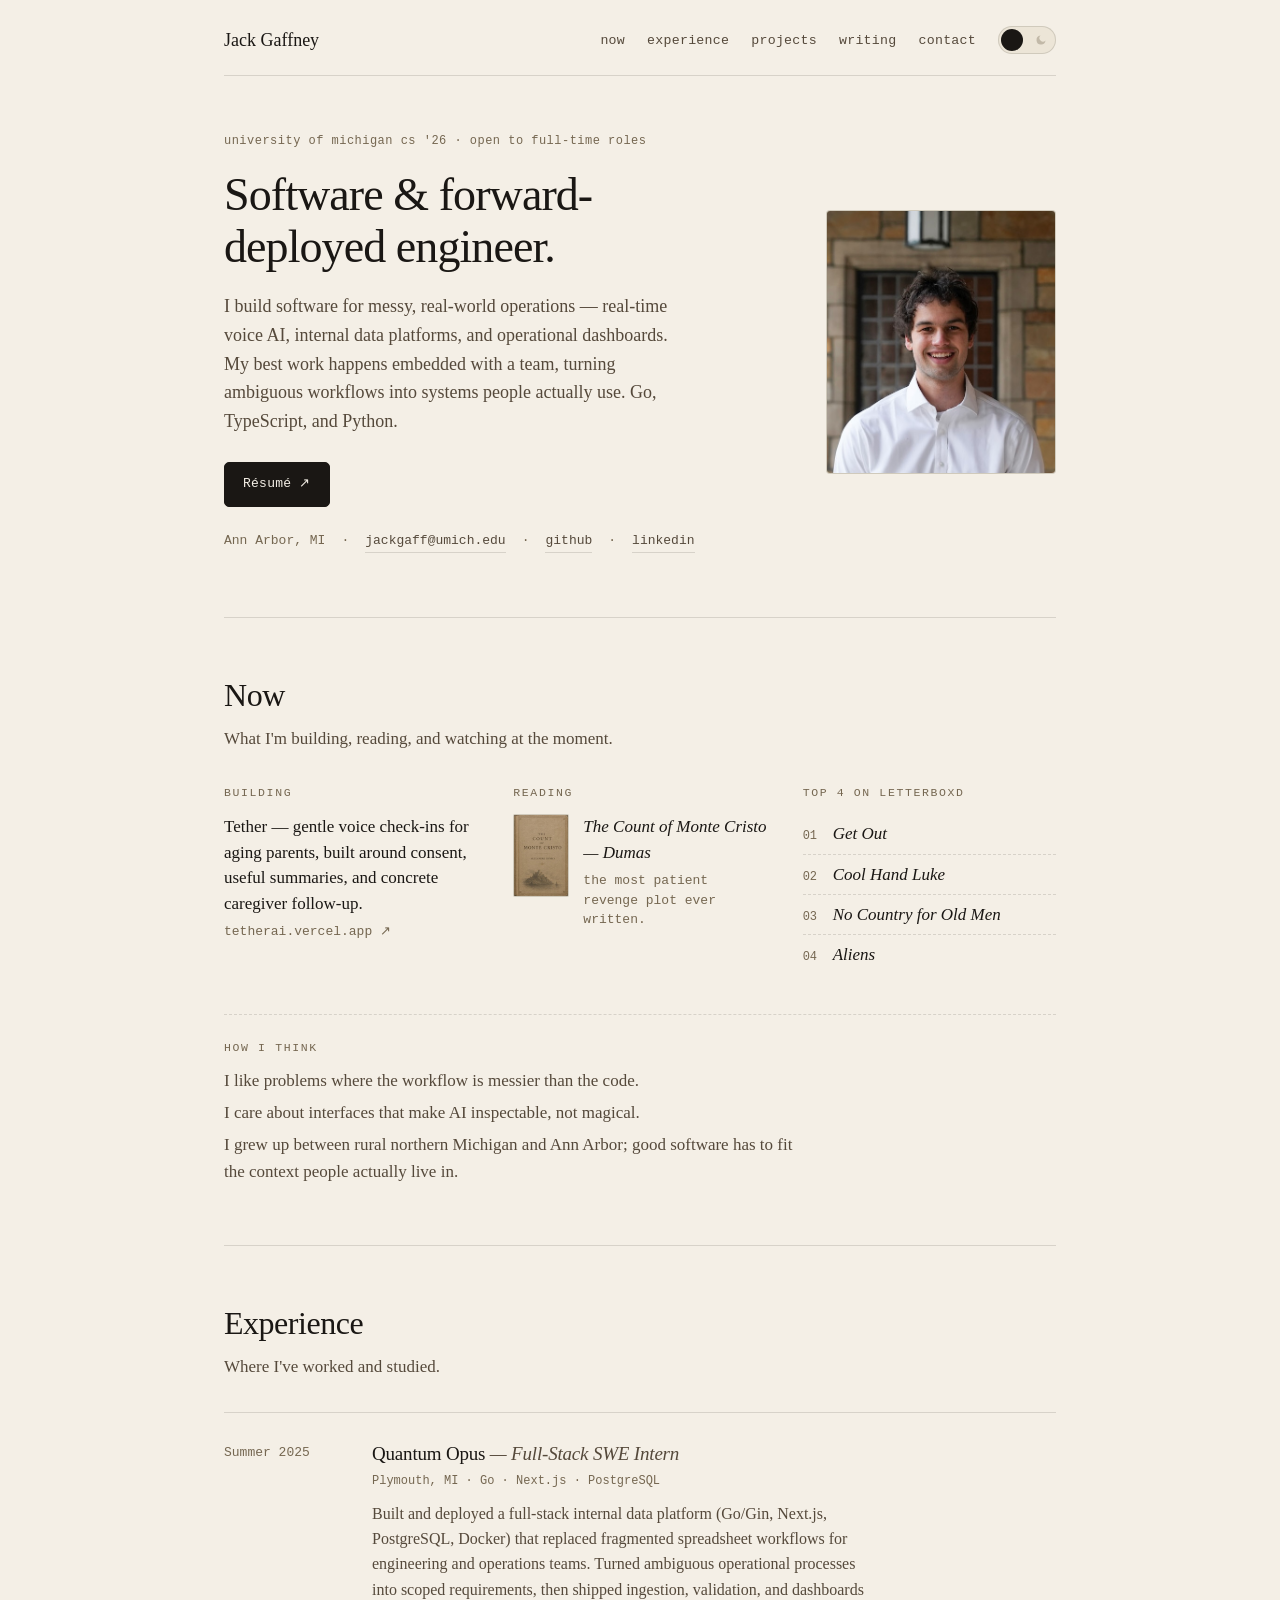
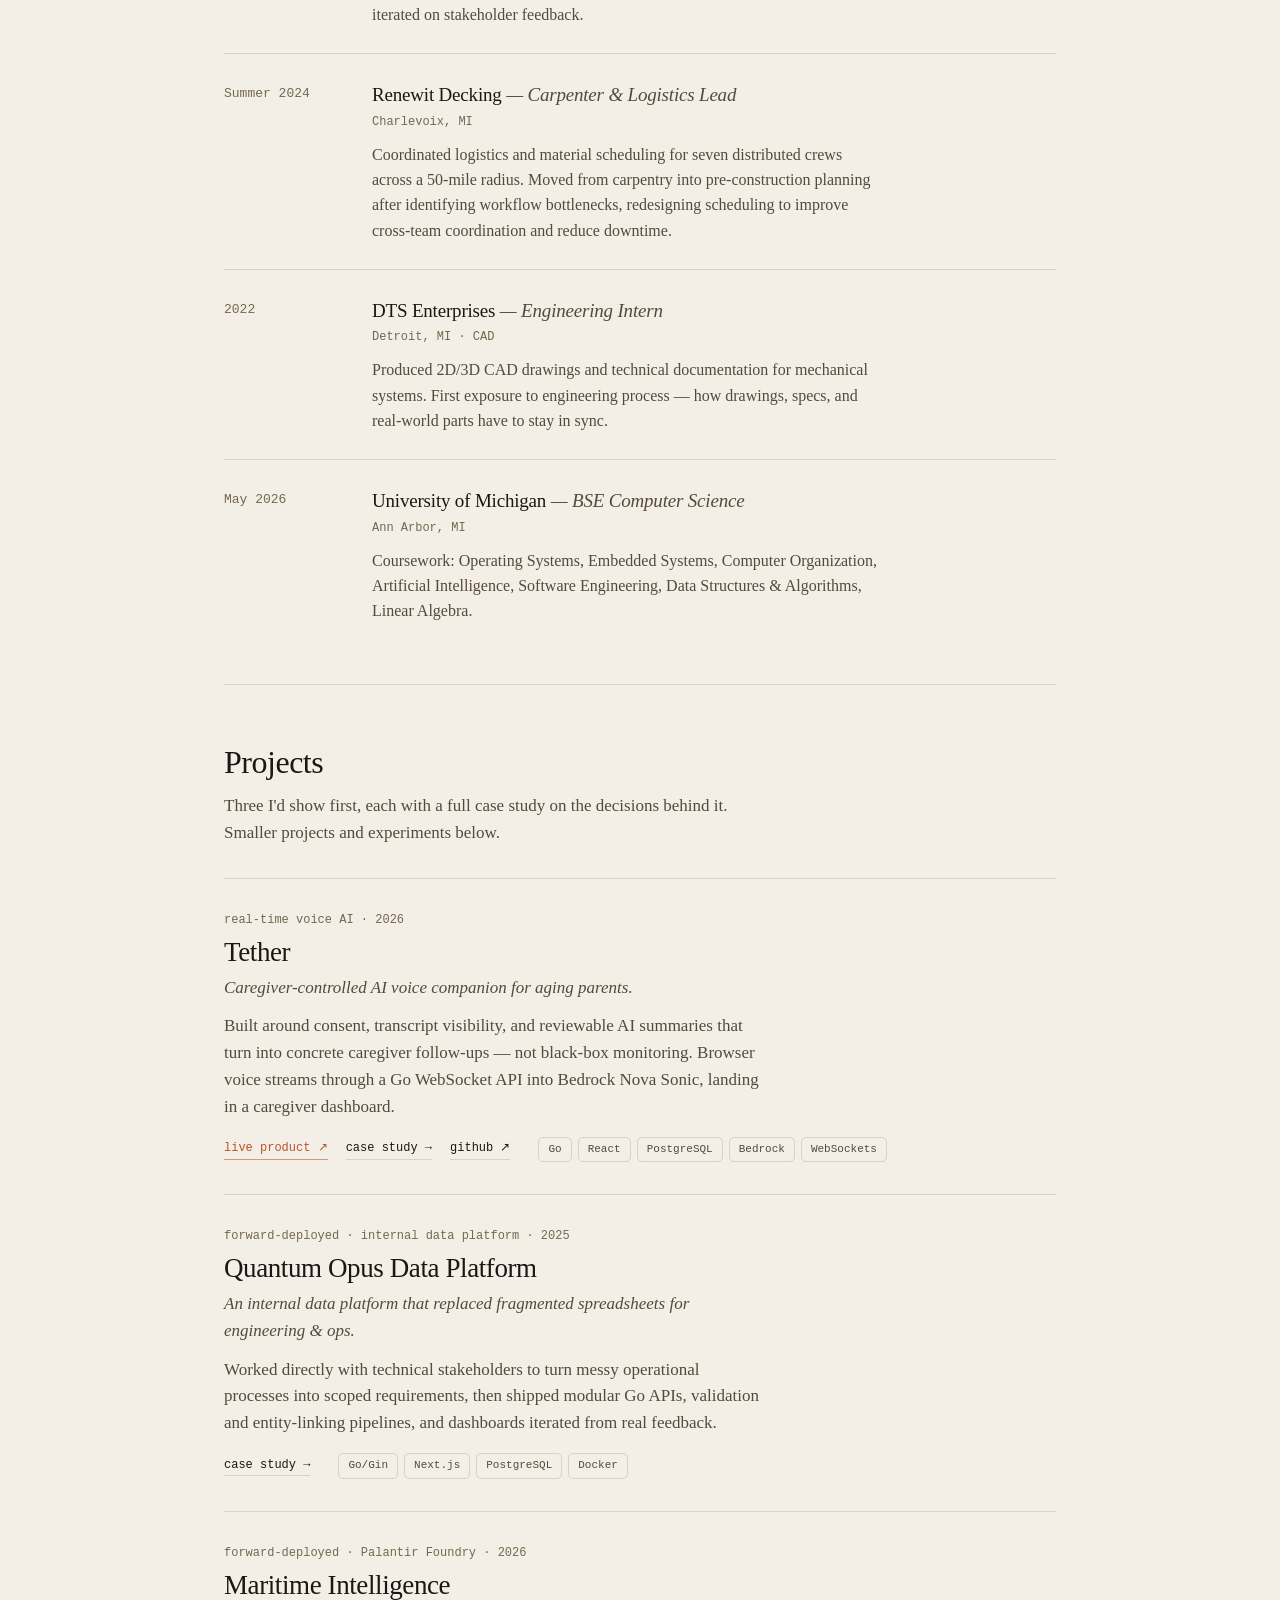
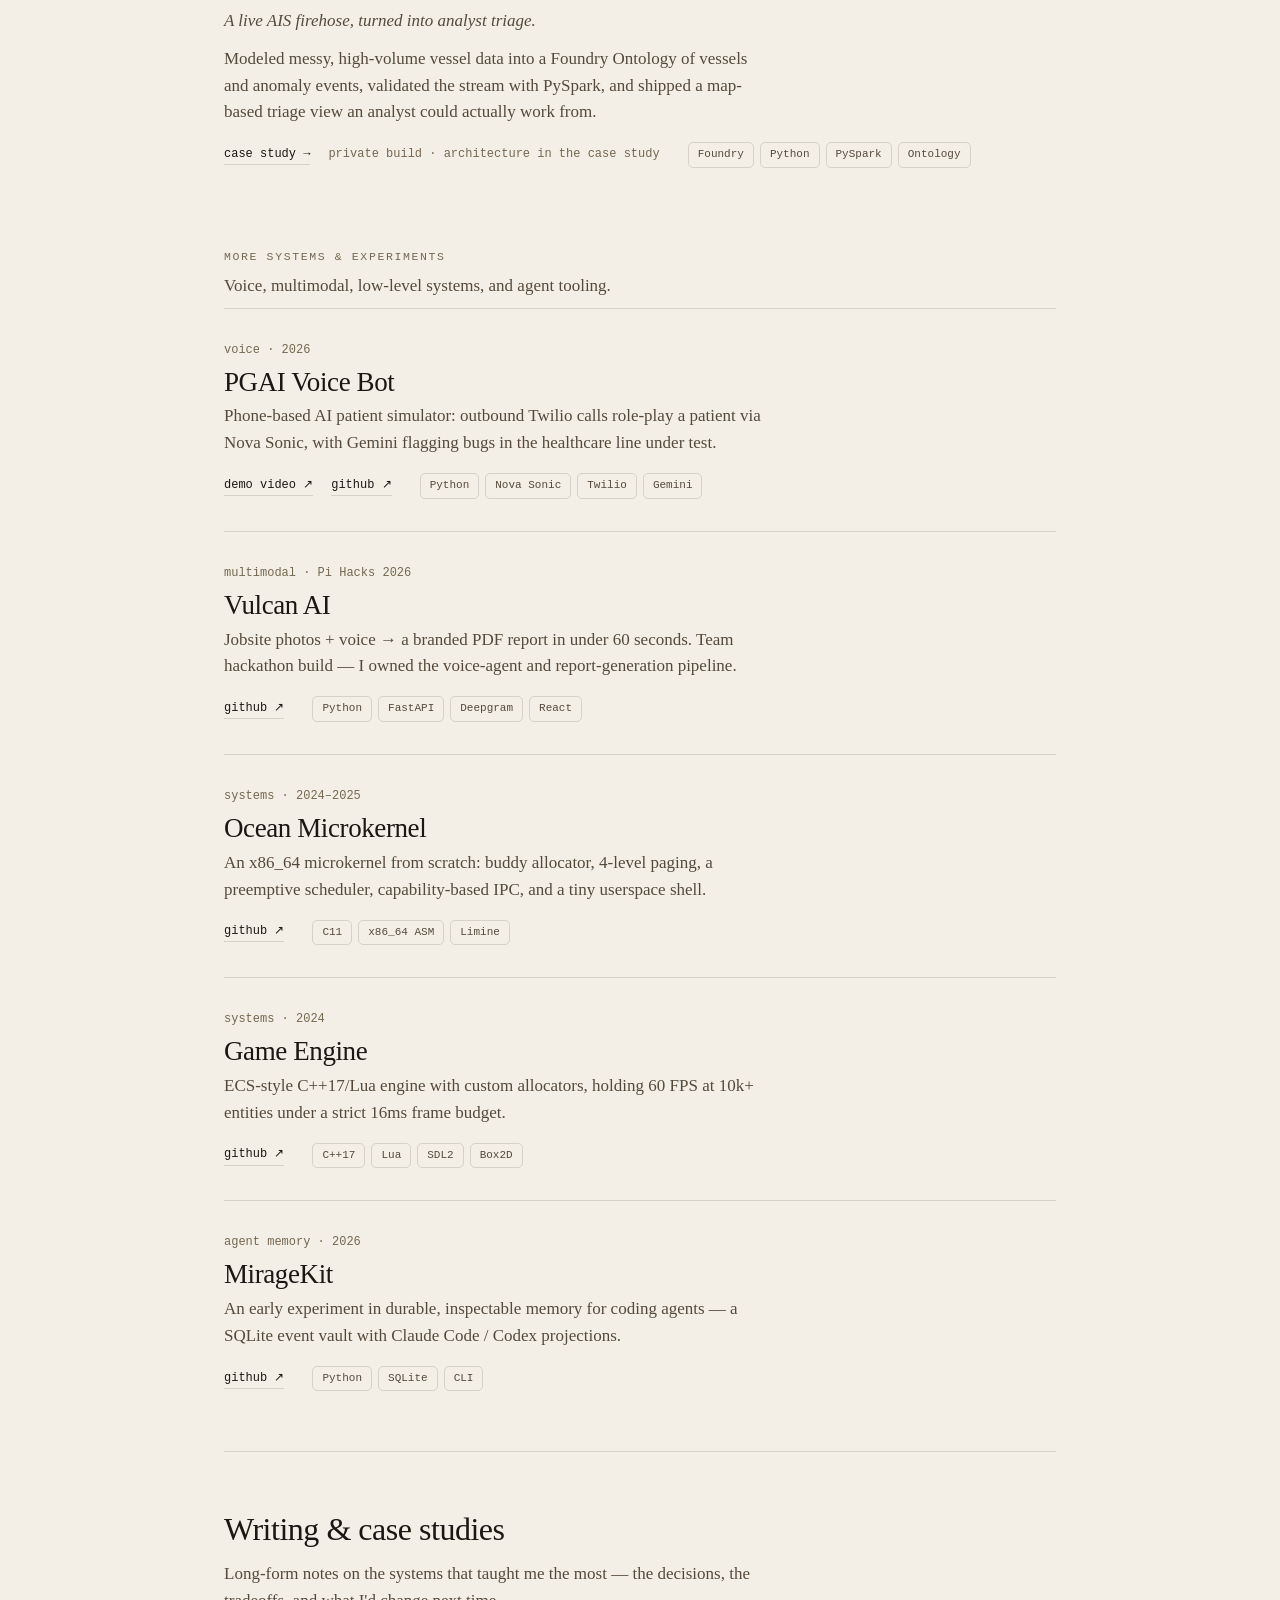
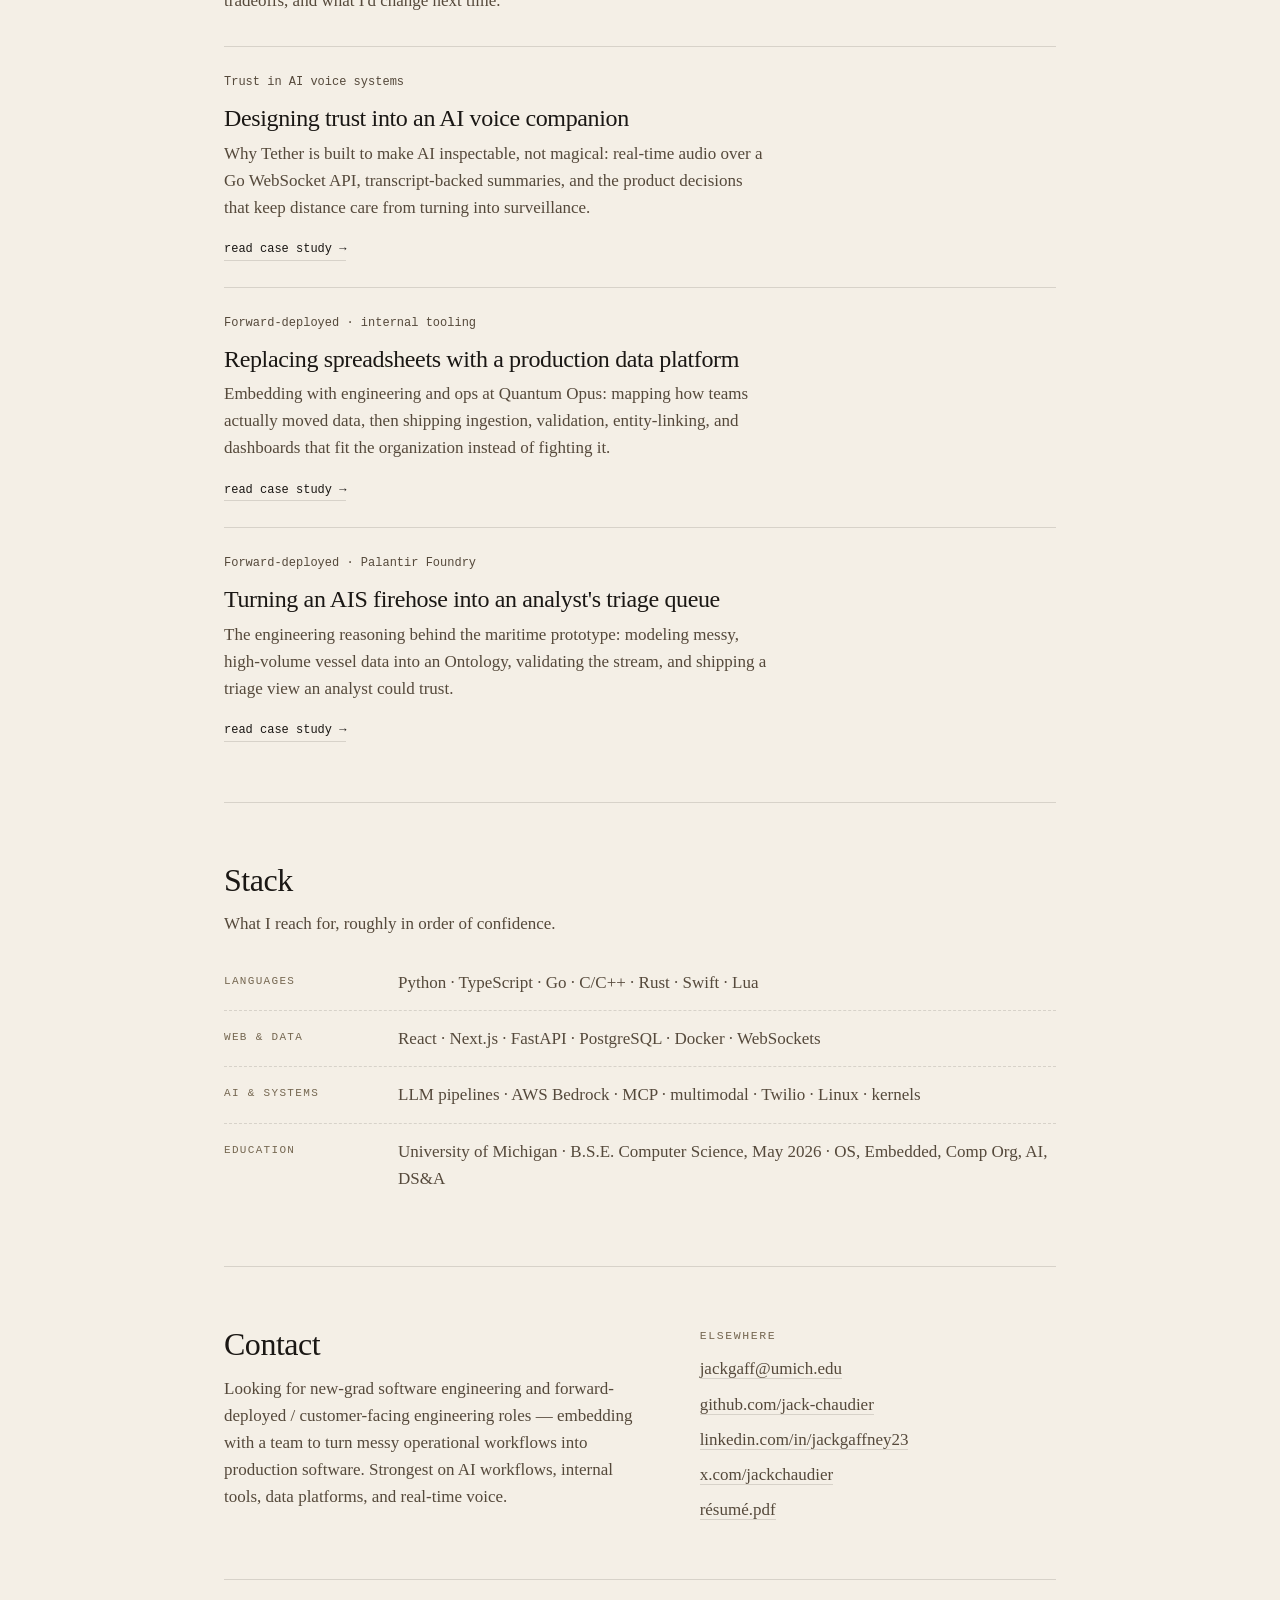
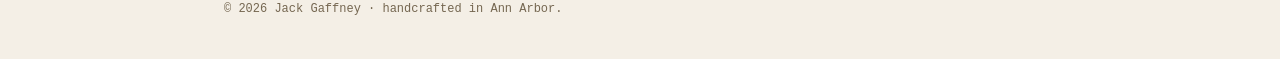
==== commit 1b619ba0: "Polish wording, simplify hero, fix mobile case tables - Hero is now a plain title (Software & forwar" ====
--- a/index.html
+++ b/index.html
@@ -125,12 +125,13 @@
             <!-- ========== HERO ========== -->
             <header class="hero">
                 <div>
-                    <p class="hero-eyebrow">software / forward-deployed engineer · michigan cs '26 · open to full-time</p>
-                    <h1>I turn messy workflows into production software.</h1>
+                    <p class="hero-eyebrow">university of michigan cs '26 · open to full-time roles</p>
+                    <h1>Software &amp; forward-deployed engineer.</h1>
                     <p class="lede">
-                        Real-time voice AI, internal data platforms, and operational dashboards —
-                        built by embedding with a team, understanding how the work actually happens,
-                        and shipping systems people use. Go, TypeScript, and Python.
+                        I build software for messy, real-world operations — real-time voice AI,
+                        internal data platforms, and operational dashboards. My best work happens
+                        embedded with a team, turning ambiguous workflows into systems people
+                        actually use. Go, TypeScript, and Python.
                     </p>
                     <div class="hero-cta">
                         <a class="btn" href="jack_gaffney_resume.pdf" target="_blank" rel="noopener noreferrer">Résumé ↗</a>
@@ -222,10 +223,10 @@
                         <p class="where">Plymouth, MI · Go · Next.js · PostgreSQL</p>
                         <p class="detail">
                             Built and deployed a full-stack internal data platform (Go/Gin, Next.js,
-                            PostgreSQL, Docker Compose) that replaced fragmented spreadsheet workflows
-                            for engineering and operations teams. Mapped ambiguous operational processes
-                            into scoped requirements, API contracts, guided dashboard flows, and
-                            ingestion/validation pipelines, iterating with stakeholder feedback.
+                            PostgreSQL, Docker) that replaced fragmented spreadsheet workflows for
+                            engineering and operations teams. Turned ambiguous operational processes
+                            into scoped requirements, then shipped ingestion, validation, and
+                            dashboards iterated on stakeholder feedback.
                         </p>
                     </div>
                 </div>
@@ -275,8 +276,8 @@
             <section id="projects" aria-labelledby="projects-title">
                 <h2 id="projects-title">Projects</h2>
                 <p class="section-intro">
-                    The three I'd open first — real systems with real users and real constraints.
-                    Each has a full case study. More experiments below.
+                    Three I'd show first, each with a full case study on the decisions behind it.
+                    Smaller projects and experiments below.
                 </p>
 
                 <article class="feature">
@@ -308,7 +309,7 @@
                 <article class="feature">
                     <p class="feature-meta">forward-deployed · internal data platform · 2025</p>
                     <h3>Quantum Opus Data Platform</h3>
-                    <p class="subtitle">Embedding with engineering &amp; ops to replace spreadsheet chaos with a production data platform.</p>
+                    <p class="subtitle">An internal data platform that replaced fragmented spreadsheets for engineering &amp; ops.</p>
                     <p class="desc">
                         Worked directly with technical stakeholders to turn messy operational
                         processes into scoped requirements, then shipped modular Go APIs, validation
@@ -459,8 +460,8 @@
             <section id="writing" aria-labelledby="writing-title">
                 <h2 id="writing-title">Writing &amp; case studies</h2>
                 <p class="section-intro">
-                    Long-form notes on the systems that taught me the most — the decisions, the
-                    tradeoffs I'd defend in an interview, and what I'd change next time.
+                    Long-form notes on the systems that taught me the most — the decisions,
+                    the tradeoffs, and what I'd change next time.
                 </p>
 
                 <div class="writing-list">
--- a/style.css
+++ b/style.css
@@ -769,8 +769,13 @@
     .foot-grid { grid-template-columns: 1fr; gap: 32px; }
 
     .case-meta .case-links { margin-left: 0; }
-    .case-table { font-size: 14px; }
-    .case-table th, .case-table td { padding: 10px; }
+    .case-table {
+        font-size: 14px;
+        display: block;
+        overflow-x: auto;
+        -webkit-overflow-scrolling: touch;
+    }
+    .case-table th, .case-table td { padding: 10px; min-width: 180px; }
 }
 
 @media (max-width: 520px) {
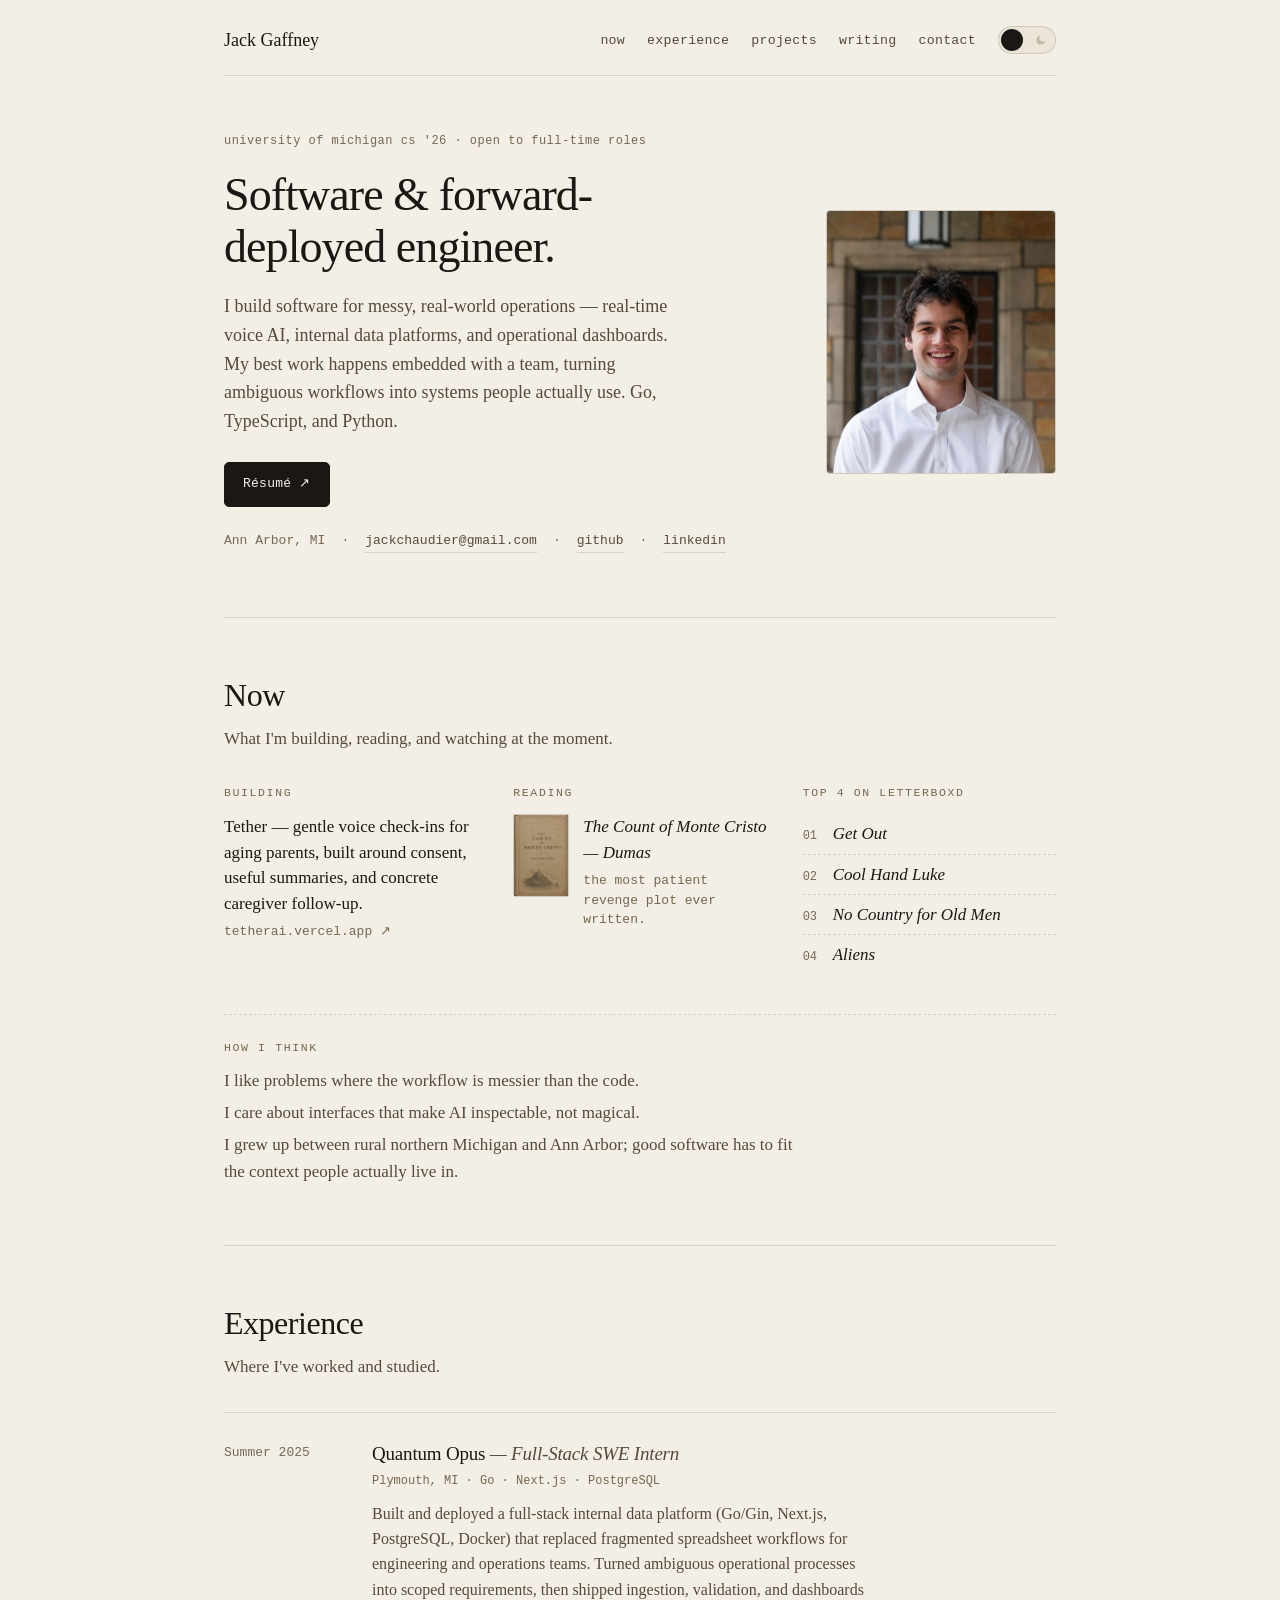
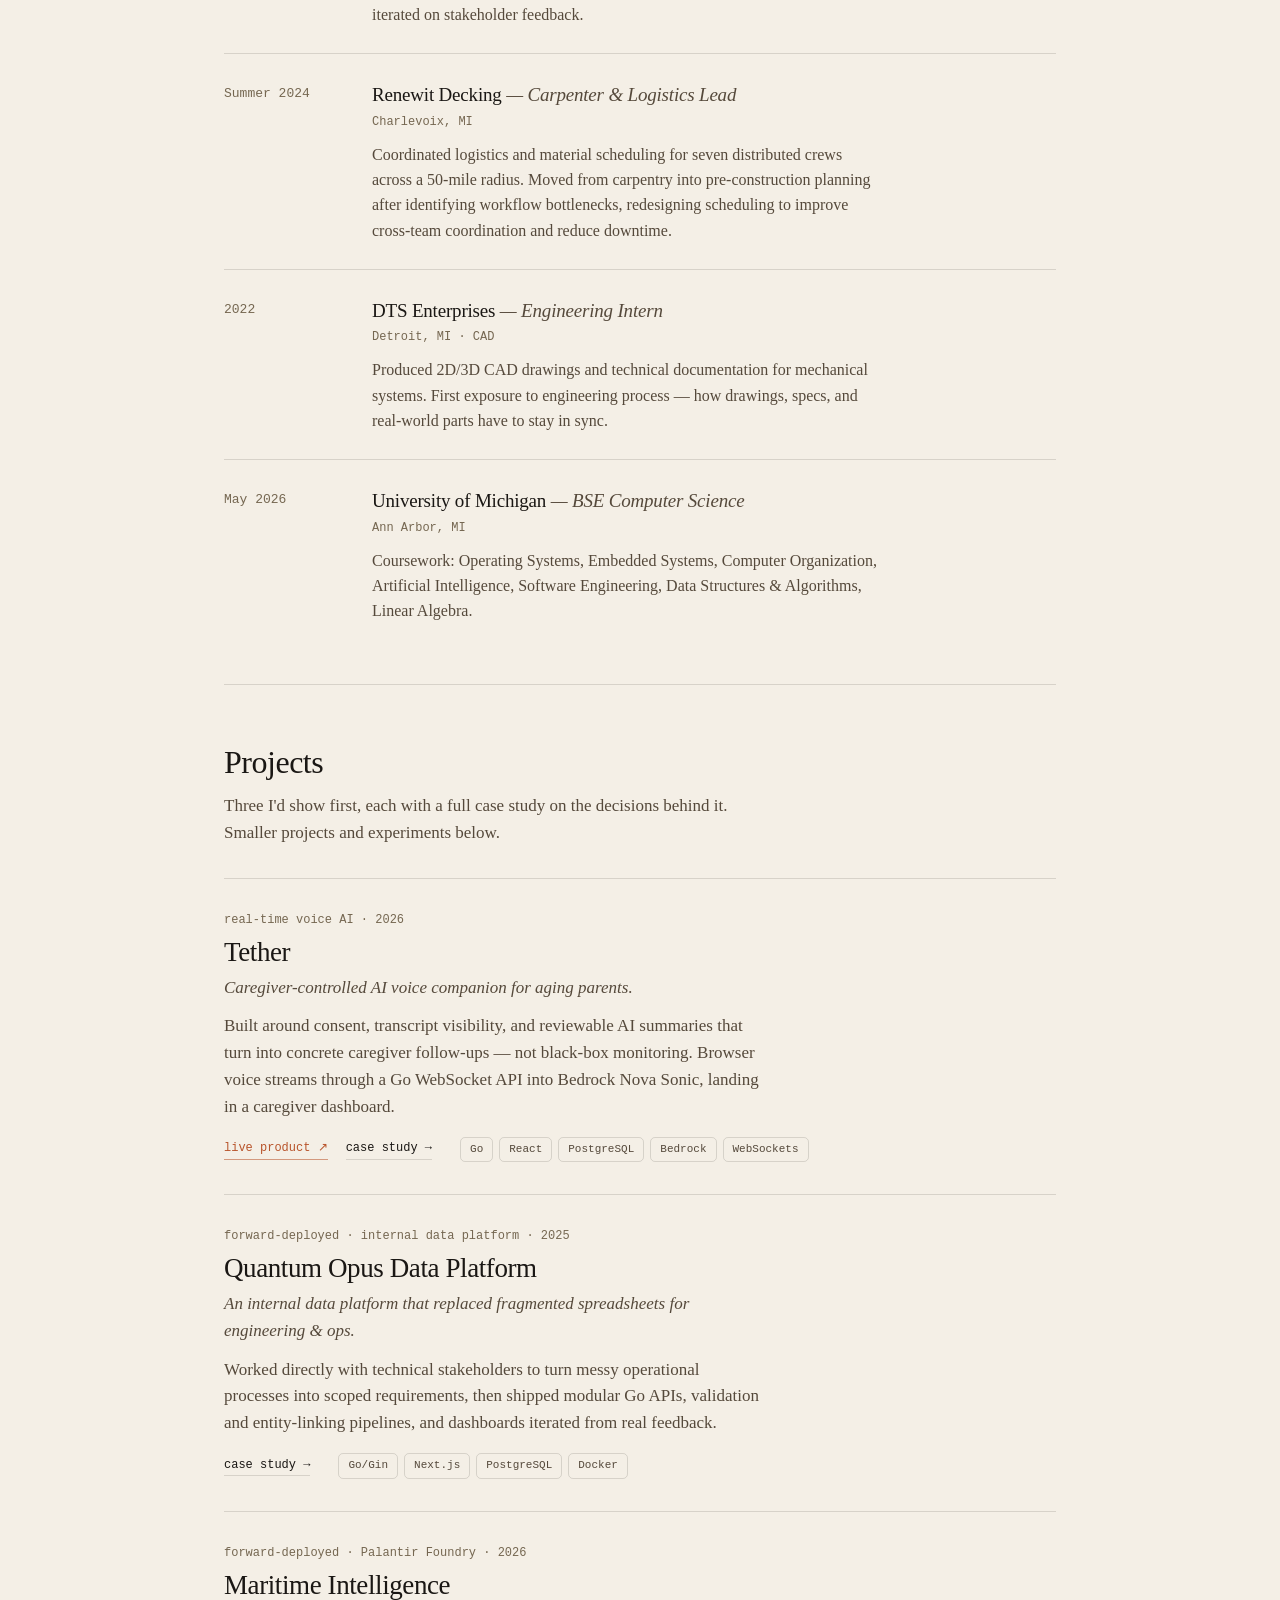
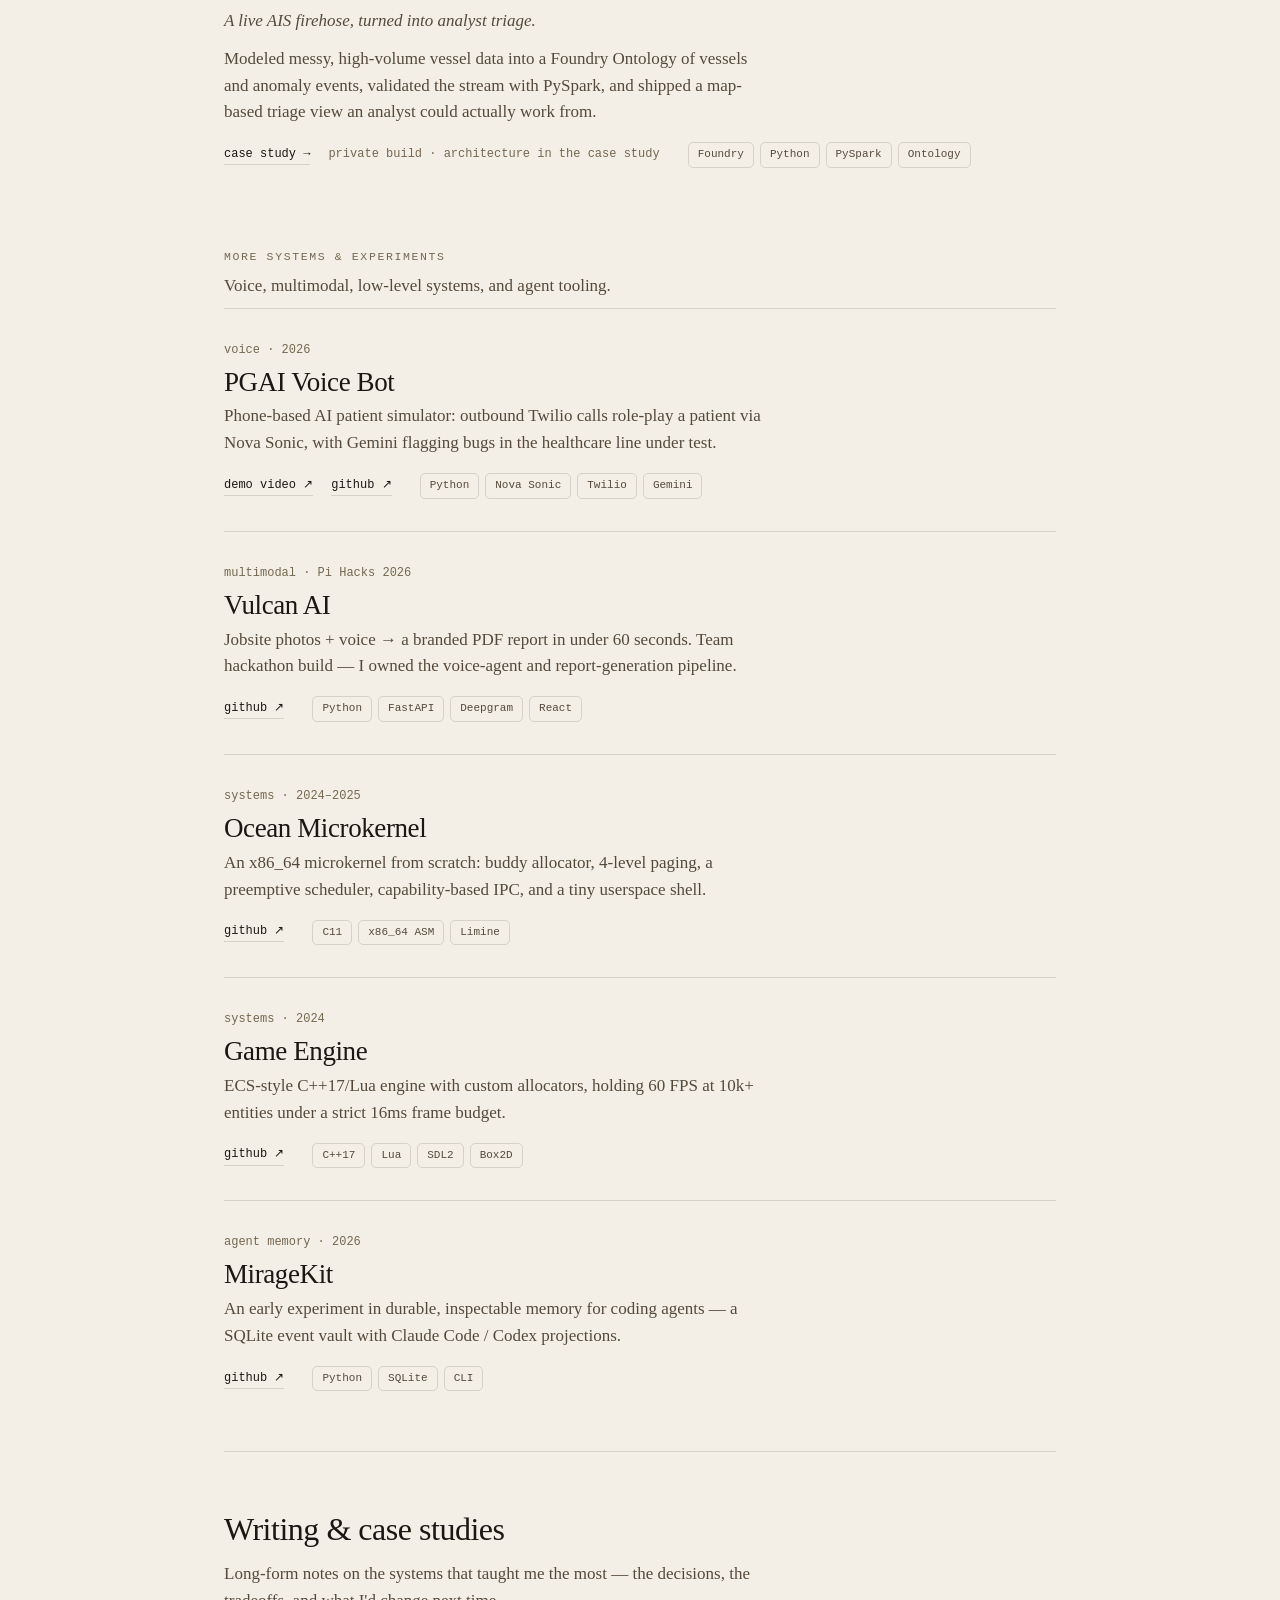
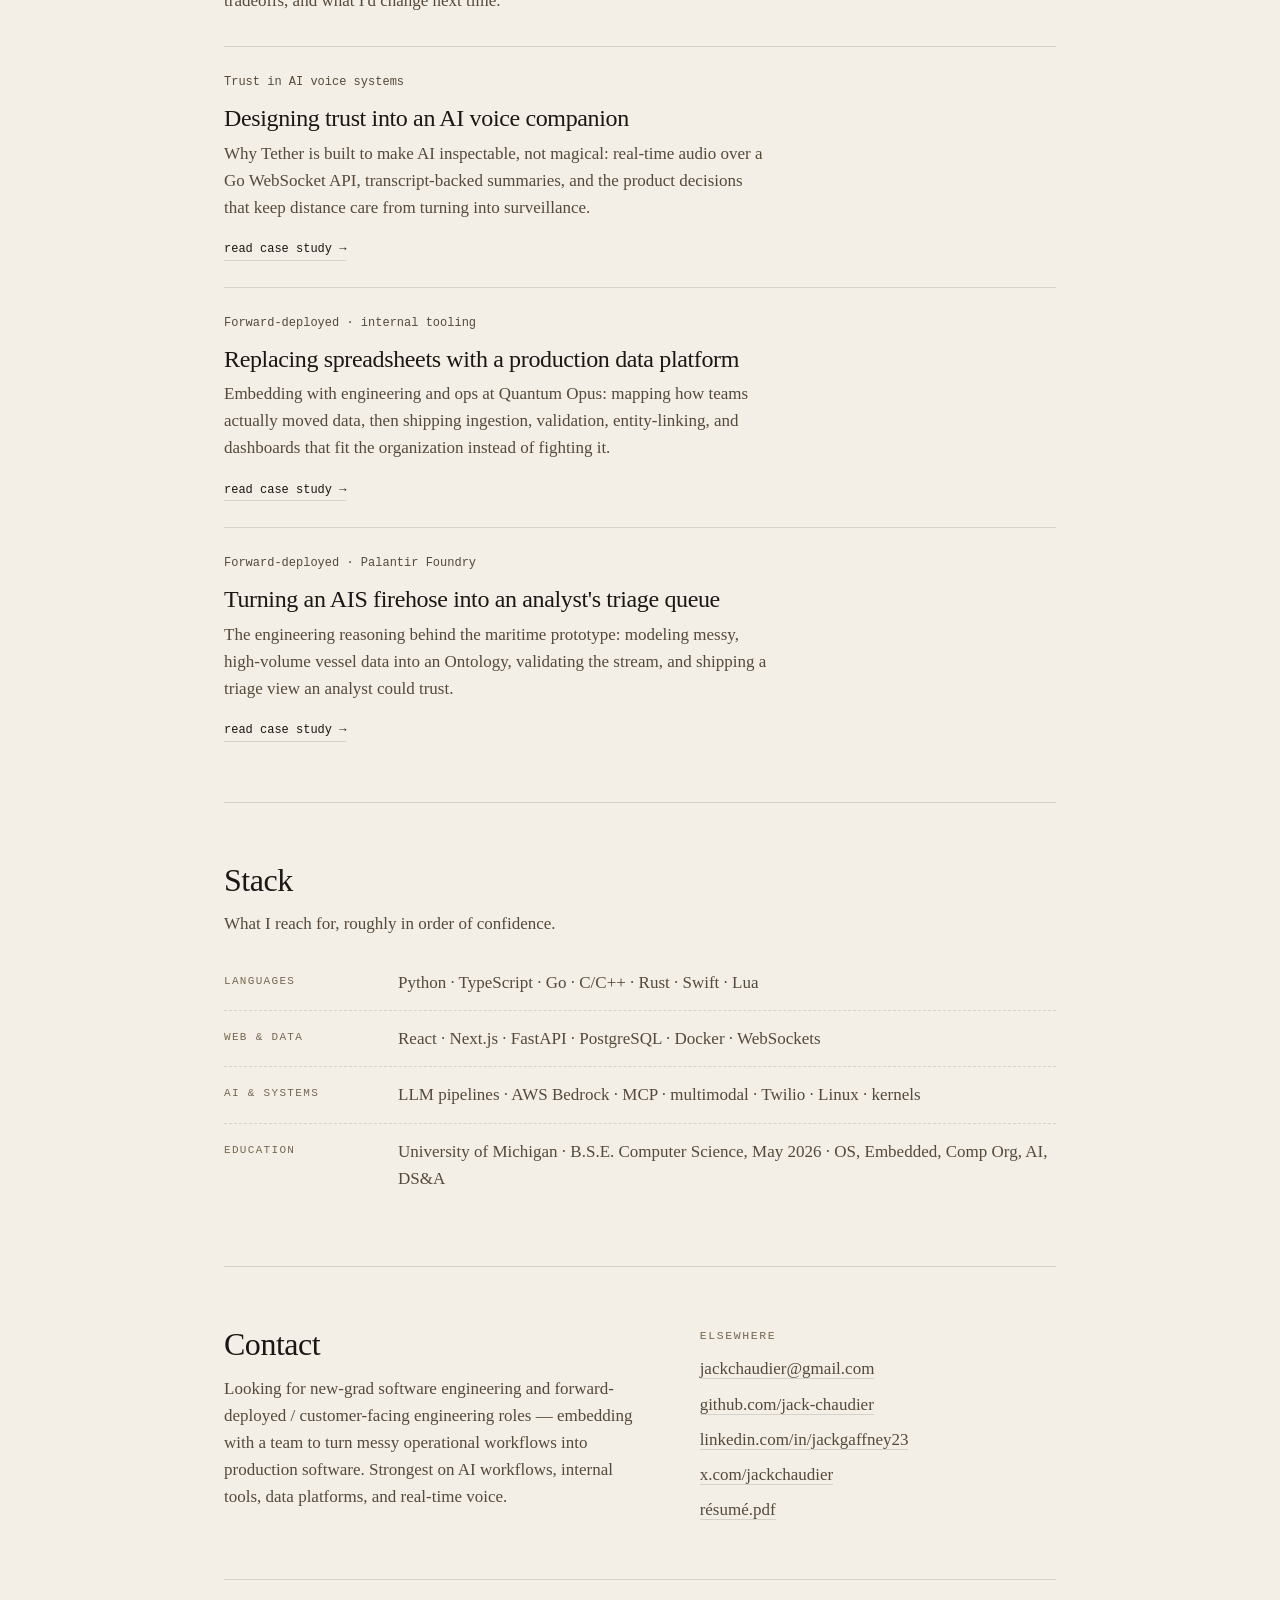
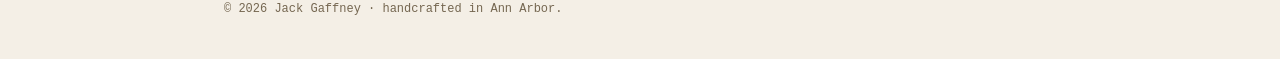
==== commit 38485e2e: "Fix stale contact + old-account links: gmail contact, jack-chaudier sameAs, drop dead jackgaff/tethe" ====
--- a/index.html
+++ b/index.html
@@ -86,7 +86,7 @@
             "description": "Software and forward-deployed engineer building production systems close to users: real-time voice, internal data platforms, and operational dashboards.",
             "sameAs": [
                 "https://github.com/jack-chaudier",
-                "https://github.com/jackgaff",
+                "https://github.com/jack-chaudier",
                 "https://linkedin.com/in/jackgaffney23",
                 "https://x.com/jackchaudier"
             ],
@@ -139,7 +139,7 @@
                     <div class="meta">
                         <span>Ann&nbsp;Arbor,&nbsp;MI</span>
                         <span class="sep" aria-hidden="true">·</span>
-                        <a href="mailto:jackgaff@umich.edu">jackgaff@umich.edu</a>
+                        <a href="mailto:jackchaudier@gmail.com">jackchaudier@gmail.com</a>
                         <span class="sep" aria-hidden="true">·</span>
                         <a href="https://github.com/jack-chaudier" target="_blank" rel="noopener noreferrer">github</a>
                         <span class="sep" aria-hidden="true">·</span>
@@ -294,7 +294,6 @@
                         <div class="feature-links" aria-label="Tether links">
                             <a class="link-primary" href="https://tetherai.vercel.app/" target="_blank" rel="noopener noreferrer">live product ↗</a>
                             <a href="writing/tether/">case study →</a>
-                            <a href="https://github.com/jackgaff/tether" target="_blank" rel="noopener noreferrer">github ↗</a>
                         </div>
                         <div class="stack">
                             <span class="chip">Go</span>
@@ -538,7 +537,7 @@
                     </div>
                     <div class="col">
                         <span class="caps">Elsewhere</span>
-                        <p><a href="mailto:jackgaff@umich.edu">jackgaff@umich.edu</a></p>
+                        <p><a href="mailto:jackchaudier@gmail.com">jackchaudier@gmail.com</a></p>
                         <p><a href="https://github.com/jack-chaudier" target="_blank" rel="noopener noreferrer">github.com/jack-chaudier</a></p>
                         <p><a href="https://linkedin.com/in/jackgaffney23" target="_blank" rel="noopener noreferrer">linkedin.com/in/jackgaffney23</a></p>
                         <p><a href="https://x.com/jackchaudier" target="_blank" rel="noopener noreferrer">x.com/jackchaudier</a></p>
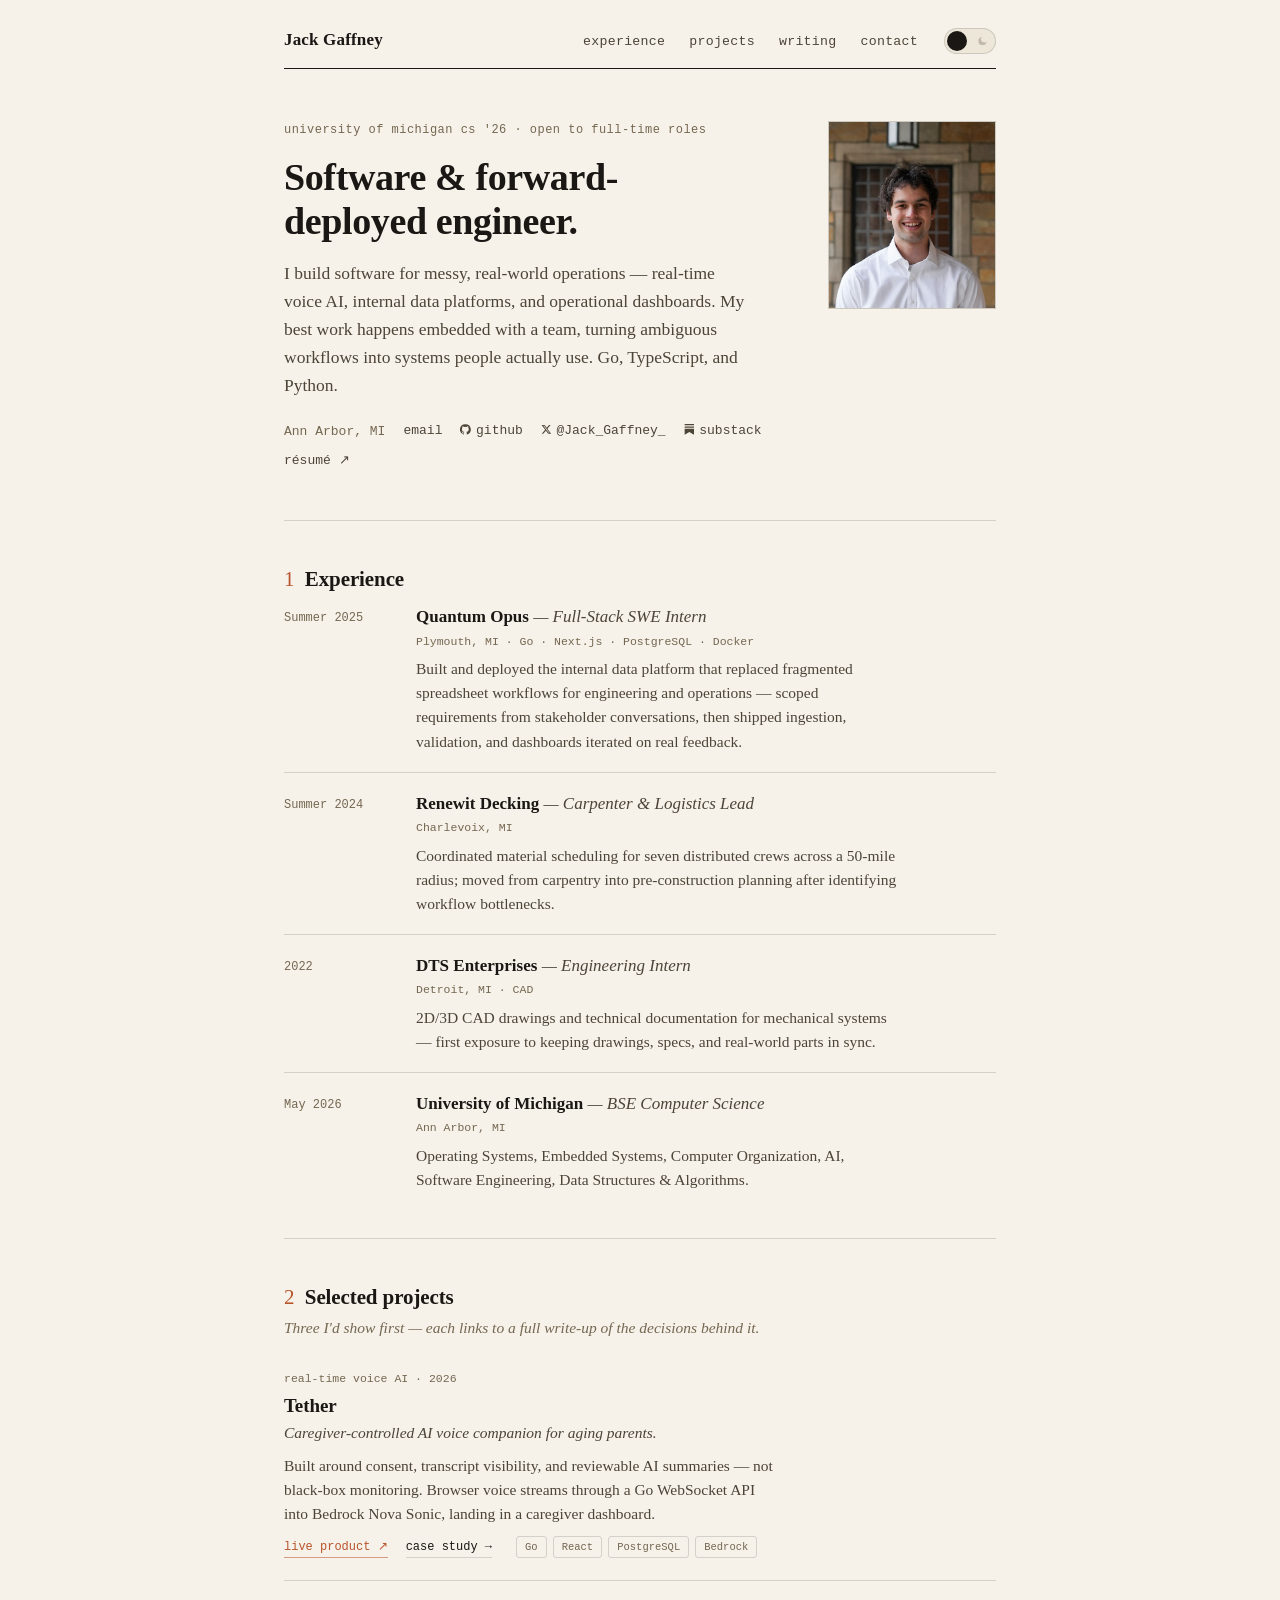
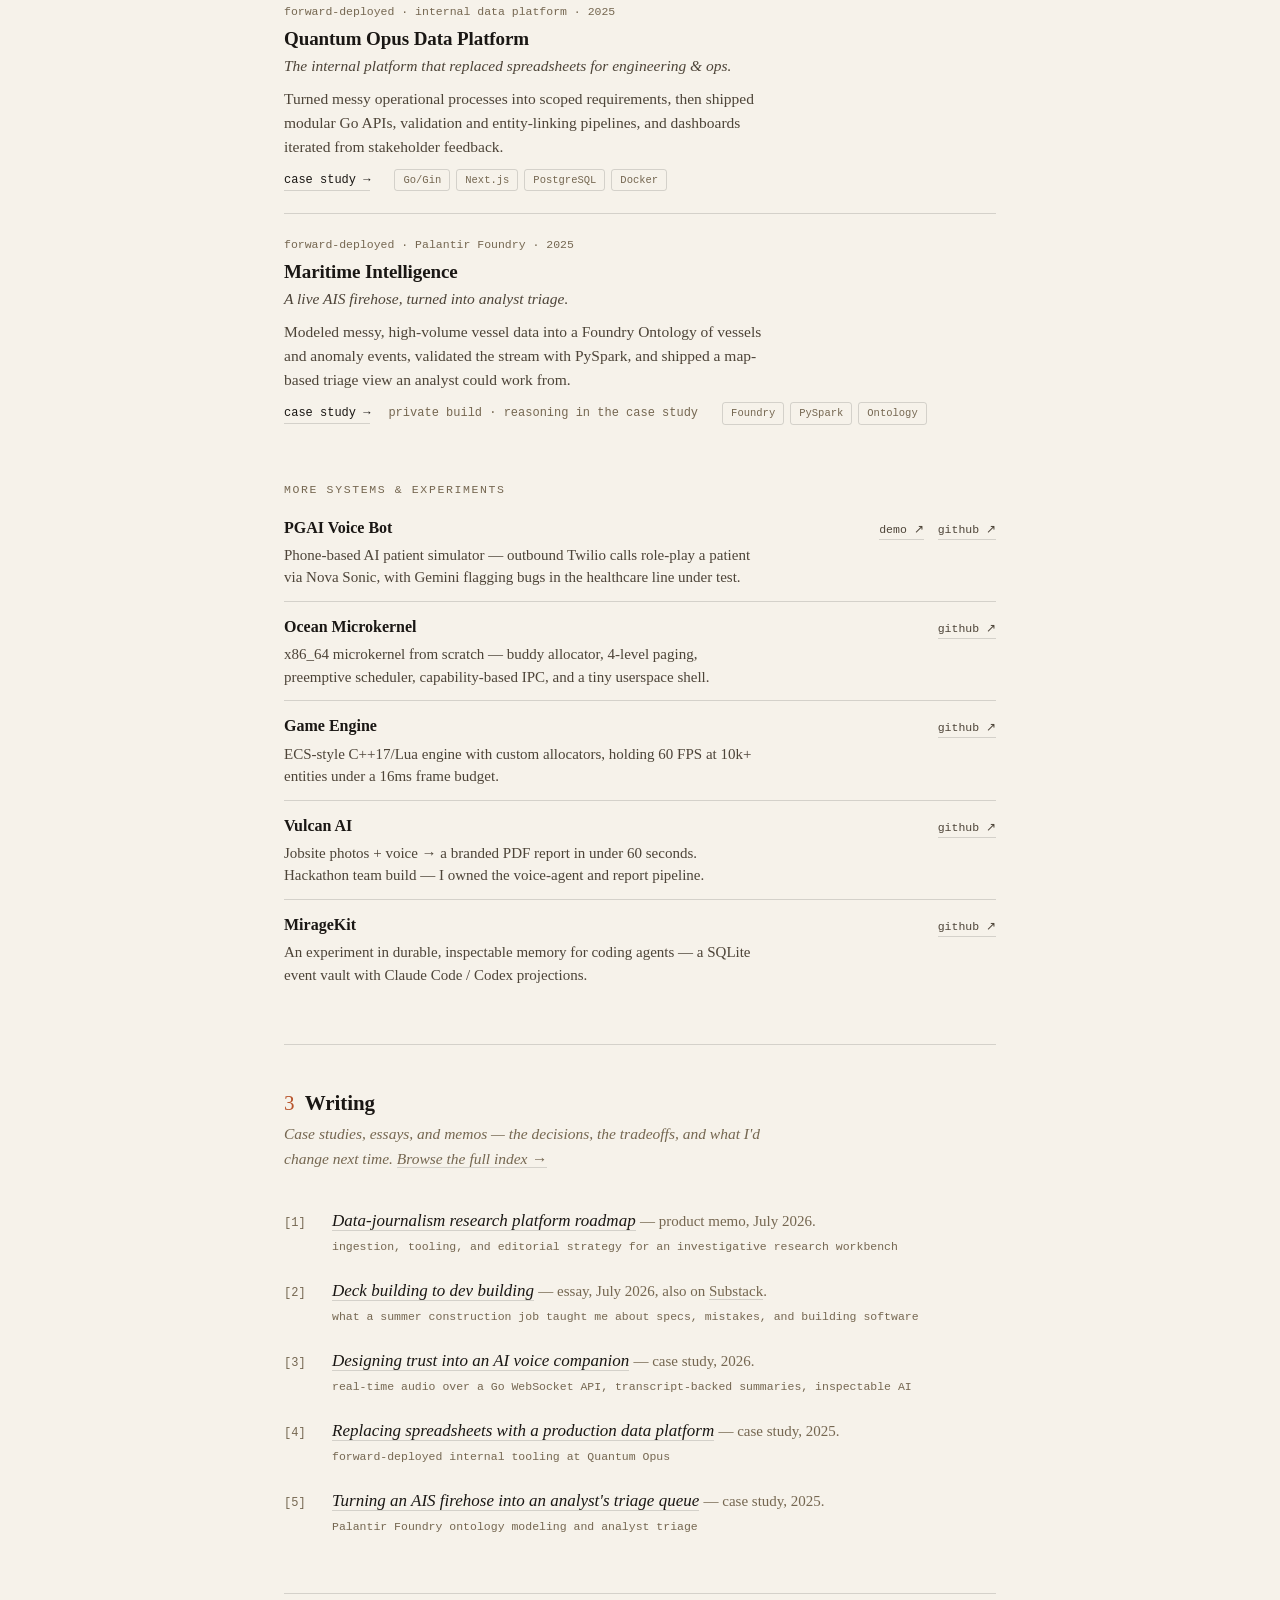
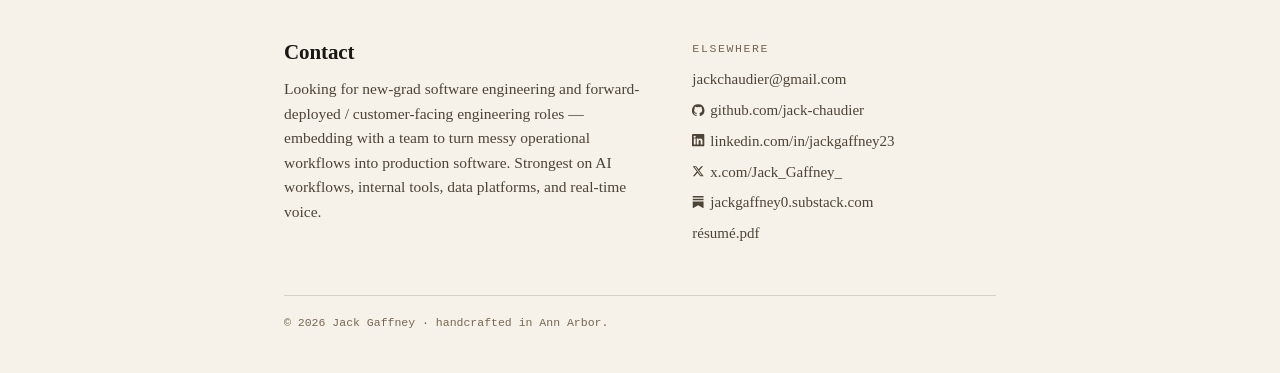
==== commit db7072fc: "Redesign portfolio with LaTeX-inspired paper aesthetic - Switch serif to STIX Two Text site-wide; ke" ====
--- a/index.html
+++ b/index.html
@@ -3,7 +3,7 @@
     <head>
         <meta charset="UTF-8" />
         <meta name="viewport" content="width=device-width, initial-scale=1.0" />
-        <meta name="theme-color" media="(prefers-color-scheme: light)" content="#f4efe6" />
+        <meta name="theme-color" media="(prefers-color-scheme: light)" content="#f6f2ea" />
         <meta name="theme-color" media="(prefers-color-scheme: dark)" content="#0e0d0b" />
         <meta
             name="description"
@@ -12,7 +12,7 @@
         <meta property="og:title" content="Jack Gaffney — Software & Forward-Deployed Engineer" />
         <meta
             property="og:description"
-            content="Production AI systems close to users — voice, internal data platforms, and operational dashboards — built by embedding with the team and shipping. Plus a microkernel and a game engine."
+            content="Production AI systems close to users — voice, internal data platforms, and operational dashboards — built by embedding with the team and shipping."
         />
         <meta property="og:type" content="website" />
         <meta property="og:url" content="https://jack-chaudier.github.io/" />
@@ -21,12 +21,12 @@
         <meta property="og:image:height" content="630" />
         <meta name="twitter:card" content="summary_large_image" />
         <meta name="twitter:image" content="https://jack-chaudier.github.io/og-image.png" />
-        <meta name="twitter:site" content="@jackchaudier" />
-        <meta name="twitter:creator" content="@jackchaudier" />
+        <meta name="twitter:site" content="@Jack_Gaffney_" />
+        <meta name="twitter:creator" content="@Jack_Gaffney_" />
         <meta name="twitter:title" content="Jack Gaffney — Software & Forward-Deployed Engineer" />
         <meta
             name="twitter:description"
-            content="Production AI systems close to users — voice, internal data platforms, and operational dashboards — built by embedding with the team and shipping. Plus a microkernel and a game engine."
+            content="Production AI systems close to users — voice, internal data platforms, and operational dashboards — built by embedding with the team and shipping."
         />
         <meta name="referrer" content="strict-origin-when-cross-origin" />
         <meta
@@ -61,17 +61,17 @@
         <link
             rel="preload"
             as="style"
-            href="https://fonts.googleapis.com/css2?family=Fraunces:ital,opsz,wght@0,9..144,300;0,9..144,400;0,9..144,500;0,9..144,600;1,9..144,400&amp;family=JetBrains+Mono:wght@400;500;600&amp;display=swap"
+            href="https://fonts.googleapis.com/css2?family=STIX+Two+Text:ital,wght@0,400;0,500;0,600;0,700;1,400;1,600&amp;family=JetBrains+Mono:wght@400;500;600&amp;display=swap"
         />
         <link
-            href="https://fonts.googleapis.com/css2?family=Fraunces:ital,opsz,wght@0,9..144,300;0,9..144,400;0,9..144,500;0,9..144,600;1,9..144,400&amp;family=JetBrains+Mono:wght@400;500;600&amp;display=swap"
+            href="https://fonts.googleapis.com/css2?family=STIX+Two+Text:ital,wght@0,400;0,500;0,600;0,700;1,400;1,600&amp;family=JetBrains+Mono:wght@400;500;600&amp;display=swap"
             rel="stylesheet"
             media="print"
             onload="this.media='all'"
         />
         <noscript>
             <link
-                href="https://fonts.googleapis.com/css2?family=Fraunces:ital,opsz,wght@0,9..144,300;0,9..144,400;0,9..144,500;0,9..144,600;1,9..144,400&amp;family=JetBrains+Mono:wght@400;500;600&amp;display=swap"
+                href="https://fonts.googleapis.com/css2?family=STIX+Two+Text:ital,wght@0,400;0,500;0,600;0,700;1,400;1,600&amp;family=JetBrains+Mono:wght@400;500;600&amp;display=swap"
                 rel="stylesheet"
             />
         </noscript>
@@ -86,9 +86,9 @@
             "description": "Software and forward-deployed engineer building production systems close to users: real-time voice, internal data platforms, and operational dashboards.",
             "sameAs": [
                 "https://github.com/jack-chaudier",
-                "https://github.com/jack-chaudier",
                 "https://linkedin.com/in/jackgaffney23",
-                "https://x.com/jackchaudier"
+                "https://x.com/Jack_Gaffney_",
+                "https://jackgaffney0.substack.com"
             ],
             "alumniOf": {
                 "@type": "CollegeOrUniversity",
@@ -109,10 +109,9 @@
                     <b>Jack Gaffney</b>
                 </div>
                 <div class="topnav mono">
-                    <a href="#now">now</a>
                     <a href="#work">experience</a>
                     <a href="#projects">projects</a>
-                    <a href="#writing">writing</a>
+                    <a href="/writing/">writing</a>
                     <a href="#contact">contact</a>
                     <button class="theme-toggle" id="themeToggle" type="button" aria-label="Toggle theme" aria-pressed="false">
                         <svg class="sun" viewBox="0 0 24 24" fill="none" stroke="currentColor" stroke-width="2" stroke-linecap="round" aria-hidden="true"><circle cx="12" cy="12" r="4" fill="currentColor"/><path d="M12 2v2M12 20v2M4.93 4.93l1.41 1.41M17.66 17.66l1.41 1.41M2 12h2M20 12h2M4.93 19.07l1.41-1.41M17.66 6.34l1.41-1.41"/></svg>
@@ -133,17 +132,13 @@
                         embedded with a team, turning ambiguous workflows into systems people
                         actually use. Go, TypeScript, and Python.
                     </p>
-                    <div class="hero-cta">
-                        <a class="btn" href="jack_gaffney_resume.pdf" target="_blank" rel="noopener noreferrer">Résumé ↗</a>
-                    </div>
                     <div class="meta">
                         <span>Ann&nbsp;Arbor,&nbsp;MI</span>
-                        <span class="sep" aria-hidden="true">·</span>
-                        <a href="mailto:jackchaudier@gmail.com">jackchaudier@gmail.com</a>
-                        <span class="sep" aria-hidden="true">·</span>
-                        <a href="https://github.com/jack-chaudier" target="_blank" rel="noopener noreferrer">github</a>
-                        <span class="sep" aria-hidden="true">·</span>
-                        <a href="https://linkedin.com/in/jackgaffney23" target="_blank" rel="noopener noreferrer">linkedin</a>
+                        <a href="mailto:jackchaudier@gmail.com">email</a>
+                        <a href="https://github.com/jack-chaudier" target="_blank" rel="noopener noreferrer"><svg class="icn" viewBox="0 0 24 24" aria-hidden="true"><path d="M12 .3a12 12 0 0 0-3.8 23.4c.6.1.8-.3.8-.6v-2c-3.3.7-4-1.6-4-1.6-.6-1.4-1.4-1.8-1.4-1.8-1-.7.1-.7.1-.7 1.2 0 1.9 1.2 1.9 1.2 1 1.8 2.8 1.3 3.5 1 0-.8.4-1.3.7-1.6-2.7-.3-5.5-1.3-5.5-6 0-1.2.5-2.3 1.3-3.1-.2-.4-.6-1.6.1-3.2 0 0 1-.3 3.4 1.2a11.5 11.5 0 0 1 6 0c2.3-1.5 3.3-1.2 3.3-1.2.7 1.6.3 2.8.1 3.2.8.8 1.3 1.9 1.3 3.2 0 4.6-2.8 5.6-5.5 5.9.5.4.9 1 .9 2.2v3.3c0 .3.1.7.8.6A12 12 0 0 0 12 .3"/></svg>github</a>
+                        <a href="https://x.com/Jack_Gaffney_" target="_blank" rel="noopener noreferrer"><svg class="icn" viewBox="0 0 24 24" aria-hidden="true"><path d="M18.244 2.25h3.308l-7.227 8.26 8.502 11.24H16.17l-5.214-6.817L4.99 21.75H1.68l7.73-8.835L1.254 2.25H8.08l4.713 6.231zm-1.161 17.52h1.833L7.084 4.126H5.117z"/></svg>@Jack_Gaffney_</a>
+                        <a href="https://jackgaffney0.substack.com" target="_blank" rel="noopener noreferrer"><svg class="icn" viewBox="0 0 24 24" aria-hidden="true"><path d="M22.539 8.242H1.46V5.406h21.08v2.836zM1.46 10.812V24L12 18.11 22.54 24V10.812H1.46zM22.54 0H1.46v2.836h21.08V0z"/></svg>substack</a>
+                        <a href="jack_gaffney_resume.pdf" target="_blank" rel="noopener noreferrer">résumé&nbsp;↗</a>
                     </div>
                 </div>
                 <figure class="portrait">
@@ -158,75 +153,22 @@
                 </figure>
             </header>
 
-            <!-- ========== NOW ========== -->
-            <section id="now" aria-labelledby="now-title">
-                <h2 id="now-title">Now</h2>
-                <p class="section-intro">What I'm building, reading, and watching at the moment.</p>
-
-                <div class="now-grid">
-                    <div class="now-col">
-                        <span class="caps">Building</span>
-                        <p>Tether — gentle voice check-ins for aging parents, built around consent, useful summaries, and concrete caregiver follow-up.</p>
-                        <p class="sub">
-                            <a href="https://tetherai.vercel.app/" target="_blank" rel="noopener noreferrer">tetherai.vercel.app ↗</a>
-                        </p>
-                    </div>
-
-                    <div class="now-col">
-                        <span class="caps">Reading</span>
-                        <div class="book">
-                            <div class="book-cover">
-                                <img
-                                    src="book-cover.jpg"
-                                    alt="The Count of Monte Cristo cover art"
-                                    width="62"
-                                    height="92"
-                                    loading="lazy"
-                                    decoding="async"
-                                />
-                            </div>
-                            <div>
-                                <p style="font-style:italic;">The Count of Monte Cristo — Dumas</p>
-                                <p class="sub">the most patient revenge plot ever written.</p>
-                            </div>
-                        </div>
-                    </div>
-
-                    <div class="now-col">
-                        <span class="caps">Top 4 on Letterboxd</span>
-                        <ol class="films">
-                            <li><span class="rk">01</span><span class="title">Get Out</span></li>
-                            <li><span class="rk">02</span><span class="title">Cool Hand Luke</span></li>
-                            <li><span class="rk">03</span><span class="title">No Country for Old Men</span></li>
-                            <li><span class="rk">04</span><span class="title">Aliens</span></li>
-                        </ol>
-                    </div>
-                </div>
-
-                <div class="operating-notes" aria-label="Operating notes">
-                    <span class="caps">How I think</span>
-                    <p>I like problems where the workflow is messier than the code.</p>
-                    <p>I care about interfaces that make AI inspectable, not magical.</p>
-                    <p>I grew up between rural northern Michigan and Ann Arbor; good software has to fit the context people actually live in.</p>
-                </div>
-            </section>
+            <main class="home">
 
             <!-- ========== EXPERIENCE ========== -->
             <section id="work" aria-labelledby="work-title">
                 <h2 id="work-title">Experience</h2>
-                <p class="section-intro">Where I've worked and studied.</p>
 
                 <div class="work-row">
                     <div class="when">Summer 2025</div>
                     <div>
                         <h3>Quantum Opus <span class="role">— Full-Stack SWE Intern</span></h3>
-                        <p class="where">Plymouth, MI · Go · Next.js · PostgreSQL</p>
+                        <p class="where">Plymouth, MI · Go · Next.js · PostgreSQL · Docker</p>
                         <p class="detail">
-                            Built and deployed a full-stack internal data platform (Go/Gin, Next.js,
-                            PostgreSQL, Docker) that replaced fragmented spreadsheet workflows for
-                            engineering and operations teams. Turned ambiguous operational processes
-                            into scoped requirements, then shipped ingestion, validation, and
-                            dashboards iterated on stakeholder feedback.
+                            Built and deployed the internal data platform that replaced fragmented
+                            spreadsheet workflows for engineering and operations — scoped requirements
+                            from stakeholder conversations, then shipped ingestion, validation, and
+                            dashboards iterated on real feedback.
                         </p>
                     </div>
                 </div>
@@ -237,10 +179,9 @@
                         <h3>Renewit Decking <span class="role">— Carpenter &amp; Logistics Lead</span></h3>
                         <p class="where">Charlevoix, MI</p>
                         <p class="detail">
-                            Coordinated logistics and material scheduling for seven distributed crews
-                            across a 50-mile radius. Moved from carpentry into pre-construction planning
-                            after identifying workflow bottlenecks, redesigning scheduling to improve
-                            cross-team coordination and reduce downtime.
+                            Coordinated material scheduling for seven distributed crews across a
+                            50-mile radius; moved from carpentry into pre-construction planning after
+                            identifying workflow bottlenecks.
                         </p>
                     </div>
                 </div>
@@ -251,9 +192,8 @@
                         <h3>DTS Enterprises <span class="role">— Engineering Intern</span></h3>
                         <p class="where">Detroit, MI · CAD</p>
                         <p class="detail">
-                            Produced 2D/3D CAD drawings and technical documentation for mechanical
-                            systems. First exposure to engineering process — how drawings, specs, and
-                            real-world parts have to stay in sync.
+                            2D/3D CAD drawings and technical documentation for mechanical systems —
+                            first exposure to keeping drawings, specs, and real-world parts in sync.
                         </p>
                     </div>
                 </div>
@@ -264,9 +204,8 @@
                         <h3>University of Michigan <span class="role">— BSE Computer Science</span></h3>
                         <p class="where">Ann Arbor, MI</p>
                         <p class="detail">
-                            Coursework: Operating Systems, Embedded Systems, Computer Organization,
-                            Artificial Intelligence, Software Engineering, Data Structures &amp;
-                            Algorithms, Linear Algebra.
+                            Operating Systems, Embedded Systems, Computer Organization, AI, Software
+                            Engineering, Data Structures &amp; Algorithms.
                         </p>
                     </div>
                 </div>
@@ -274,10 +213,9 @@
 
             <!-- ========== PROJECTS ========== -->
             <section id="projects" aria-labelledby="projects-title">
-                <h2 id="projects-title">Projects</h2>
+                <h2 id="projects-title">Selected projects</h2>
                 <p class="section-intro">
-                    Three I'd show first, each with a full case study on the decisions behind it.
-                    Smaller projects and experiments below.
+                    Three I'd show first — each links to a full write-up of the decisions behind it.
                 </p>
 
                 <article class="feature">
@@ -285,10 +223,9 @@
                     <h3>Tether</h3>
                     <p class="subtitle">Caregiver-controlled AI voice companion for aging parents.</p>
                     <p class="desc">
-                        Built around consent, transcript visibility, and reviewable AI summaries
-                        that turn into concrete caregiver follow-ups — not black-box monitoring.
-                        Browser voice streams through a Go WebSocket API into Bedrock Nova Sonic,
-                        landing in a caregiver dashboard.
+                        Built around consent, transcript visibility, and reviewable AI summaries —
+                        not black-box monitoring. Browser voice streams through a Go WebSocket API
+                        into Bedrock Nova Sonic, landing in a caregiver dashboard.
                     </p>
                     <div class="feature-foot">
                         <div class="feature-links" aria-label="Tether links">
@@ -300,7 +237,6 @@
                             <span class="chip">React</span>
                             <span class="chip">PostgreSQL</span>
                             <span class="chip">Bedrock</span>
-                            <span class="chip">WebSockets</span>
                         </div>
                     </div>
                 </article>
@@ -308,11 +244,11 @@
                 <article class="feature">
                     <p class="feature-meta">forward-deployed · internal data platform · 2025</p>
                     <h3>Quantum Opus Data Platform</h3>
-                    <p class="subtitle">An internal data platform that replaced fragmented spreadsheets for engineering &amp; ops.</p>
+                    <p class="subtitle">The internal platform that replaced spreadsheets for engineering &amp; ops.</p>
                     <p class="desc">
-                        Worked directly with technical stakeholders to turn messy operational
-                        processes into scoped requirements, then shipped modular Go APIs, validation
-                        and entity-linking pipelines, and dashboards iterated from real feedback.
+                        Turned messy operational processes into scoped requirements, then shipped
+                        modular Go APIs, validation and entity-linking pipelines, and dashboards
+                        iterated from stakeholder feedback.
                     </p>
                     <div class="feature-foot">
                         <div class="feature-links" aria-label="Quantum Opus links">
@@ -328,22 +264,21 @@
                 </article>
 
                 <article class="feature">
-                    <p class="feature-meta">forward-deployed · Palantir Foundry · 2026</p>
+                    <p class="feature-meta">forward-deployed · Palantir Foundry · 2025</p>
                     <h3>Maritime Intelligence</h3>
                     <p class="subtitle">A live AIS firehose, turned into analyst triage.</p>
                     <p class="desc">
                         Modeled messy, high-volume vessel data into a Foundry Ontology of vessels and
                         anomaly events, validated the stream with PySpark, and shipped a map-based
-                        triage view an analyst could actually work from.
+                        triage view an analyst could work from.
                     </p>
                     <div class="feature-foot">
                         <div class="feature-links" aria-label="Maritime Intelligence links">
                             <a href="writing/maritime/">case study →</a>
-                            <span class="muted">private build · architecture in the case study</span>
+                            <span class="muted">private build · reasoning in the case study</span>
                         </div>
                         <div class="stack">
                             <span class="chip">Foundry</span>
-                            <span class="chip">Python</span>
                             <span class="chip">PySpark</span>
                             <span class="chip">Ontology</span>
                         </div>
@@ -352,176 +287,95 @@
 
                 <div class="subhead">
                     <span class="caps">More systems &amp; experiments</span>
-                    <p>Voice, multimodal, low-level systems, and agent tooling.</p>
-                </div>
-
-                <article class="feature">
-                    <p class="feature-meta">voice · 2026</p>
-                    <h3>PGAI Voice Bot</h3>
-                    <p class="desc">
-                        Phone-based AI patient simulator: outbound Twilio calls role-play a patient
-                        via Nova Sonic, with Gemini flagging bugs in the healthcare line under test.
-                    </p>
-                    <div class="feature-foot">
-                        <div class="feature-links">
-                            <a href="https://www.loom.com/share/a90aece04a4b4eaa8a6c4e8034c57ef6" target="_blank" rel="noopener noreferrer">demo video ↗</a>
+                </div>
+                <ul class="mini-list">
+                    <li>
+                        <span class="mini-name">PGAI Voice Bot</span>
+                        <span class="mini-links">
+                            <a href="https://www.loom.com/share/a90aece04a4b4eaa8a6c4e8034c57ef6" target="_blank" rel="noopener noreferrer">demo ↗</a>
                             <a href="https://github.com/jack-chaudier/pgai" target="_blank" rel="noopener noreferrer">github ↗</a>
-                        </div>
-                        <div class="stack">
-                            <span class="chip">Python</span>
-                            <span class="chip">Nova&nbsp;Sonic</span>
-                            <span class="chip">Twilio</span>
-                            <span class="chip">Gemini</span>
-                        </div>
-                    </div>
-                </article>
-
-                <article class="feature">
-                    <p class="feature-meta">multimodal · Pi Hacks 2026</p>
-                    <h3>Vulcan AI</h3>
-                    <p class="desc">
-                        Jobsite photos + voice → a branded PDF report in under 60 seconds. Team
-                        hackathon build — I owned the voice-agent and report-generation pipeline.
-                    </p>
-                    <div class="feature-foot">
-                        <div class="feature-links">
+                        </span>
+                        <p class="mini-desc">Phone-based AI patient simulator — outbound Twilio calls role-play a patient via Nova Sonic, with Gemini flagging bugs in the healthcare line under test.</p>
+                    </li>
+                    <li>
+                        <span class="mini-name">Ocean Microkernel</span>
+                        <span class="mini-links">
+                            <a href="https://github.com/jack-chaudier/ocean-linux" target="_blank" rel="noopener noreferrer">github ↗</a>
+                        </span>
+                        <p class="mini-desc">x86_64 microkernel from scratch — buddy allocator, 4-level paging, preemptive scheduler, capability-based IPC, and a tiny userspace shell.</p>
+                    </li>
+                    <li>
+                        <span class="mini-name">Game Engine</span>
+                        <span class="mini-links">
+                            <a href="https://github.com/jack-chaudier/fr-ocean-engine" target="_blank" rel="noopener noreferrer">github ↗</a>
+                        </span>
+                        <p class="mini-desc">ECS-style C++17/Lua engine with custom allocators, holding 60 FPS at 10k+ entities under a 16ms frame budget.</p>
+                    </li>
+                    <li>
+                        <span class="mini-name">Vulcan AI</span>
+                        <span class="mini-links">
                             <a href="https://github.com/montben/VulcanAI" target="_blank" rel="noopener noreferrer">github ↗</a>
-                        </div>
-                        <div class="stack">
-                            <span class="chip">Python</span>
-                            <span class="chip">FastAPI</span>
-                            <span class="chip">Deepgram</span>
-                            <span class="chip">React</span>
-                        </div>
-                    </div>
-                </article>
-
-                <article class="feature">
-                    <p class="feature-meta">systems · 2024–2025</p>
-                    <h3>Ocean Microkernel</h3>
-                    <p class="desc">
-                        An x86_64 microkernel from scratch: buddy allocator, 4-level paging, a
-                        preemptive scheduler, capability-based IPC, and a tiny userspace shell.
-                    </p>
-                    <div class="feature-foot">
-                        <div class="feature-links">
-                            <a href="https://github.com/jack-chaudier/ocean-linux" target="_blank" rel="noopener noreferrer">github ↗</a>
-                        </div>
-                        <div class="stack">
-                            <span class="chip">C11</span>
-                            <span class="chip">x86_64&nbsp;ASM</span>
-                            <span class="chip">Limine</span>
-                        </div>
-                    </div>
-                </article>
-
-                <article class="feature">
-                    <p class="feature-meta">systems · 2024</p>
-                    <h3>Game Engine</h3>
-                    <p class="desc">
-                        ECS-style C++17/Lua engine with custom allocators, holding 60 FPS at 10k+
-                        entities under a strict 16ms frame budget.
-                    </p>
-                    <div class="feature-foot">
-                        <div class="feature-links">
-                            <a href="https://github.com/jack-chaudier/fr-ocean-engine" target="_blank" rel="noopener noreferrer">github ↗</a>
-                        </div>
-                        <div class="stack">
-                            <span class="chip">C++17</span>
-                            <span class="chip">Lua</span>
-                            <span class="chip">SDL2</span>
-                            <span class="chip">Box2D</span>
-                        </div>
-                    </div>
-                </article>
-
-                <article class="feature">
-                    <p class="feature-meta">agent memory · 2026</p>
-                    <h3>MirageKit</h3>
-                    <p class="desc">
-                        An early experiment in durable, inspectable memory for coding agents — a
-                        SQLite event vault with Claude Code / Codex projections.
-                    </p>
-                    <div class="feature-foot">
-                        <div class="feature-links">
+                        </span>
+                        <p class="mini-desc">Jobsite photos + voice → a branded PDF report in under 60 seconds. Hackathon team build — I owned the voice-agent and report pipeline.</p>
+                    </li>
+                    <li>
+                        <span class="mini-name">MirageKit</span>
+                        <span class="mini-links">
                             <a href="https://github.com/jack-chaudier/mirage-mcp" target="_blank" rel="noopener noreferrer">github ↗</a>
-                        </div>
-                        <div class="stack">
-                            <span class="chip">Python</span>
-                            <span class="chip">SQLite</span>
-                            <span class="chip">CLI</span>
-                        </div>
-                    </div>
-                </article>
+                        </span>
+                        <p class="mini-desc">An experiment in durable, inspectable memory for coding agents — a SQLite event vault with Claude Code / Codex projections.</p>
+                    </li>
+                </ul>
             </section>
 
             <!-- ========== WRITING ========== -->
             <section id="writing" aria-labelledby="writing-title">
-                <h2 id="writing-title">Writing &amp; case studies</h2>
+                <h2 id="writing-title">Writing</h2>
                 <p class="section-intro">
-                    Long-form notes on the systems that taught me the most — the decisions,
-                    the tradeoffs, and what I'd change next time.
+                    Case studies, essays, and memos — the decisions, the tradeoffs, and what I'd change next time.
+                    <a href="/writing/">Browse the full index →</a>
                 </p>
 
-                <div class="writing-list">
-                    <article class="writing-item">
-                        <p class="walkthrough-kicker">Trust in AI voice systems</p>
-                        <h3>Designing trust into an AI voice companion</h3>
-                        <p>
-                            Why Tether is built to make AI inspectable, not magical: real-time audio
-                            over a Go WebSocket API, transcript-backed summaries, and the product
-                            decisions that keep distance care from turning into surveillance.
-                        </p>
-                        <a class="source" href="writing/tether/">read case study →</a>
-                    </article>
-
-                    <article class="writing-item">
-                        <p class="walkthrough-kicker">Forward-deployed · internal tooling</p>
-                        <h3>Replacing spreadsheets with a production data platform</h3>
-                        <p>
-                            Embedding with engineering and ops at Quantum Opus: mapping how teams
-                            actually moved data, then shipping ingestion, validation, entity-linking,
-                            and dashboards that fit the organization instead of fighting it.
-                        </p>
-                        <a class="source" href="writing/quantum-opus/">read case study →</a>
-                    </article>
-
-                    <article class="writing-item">
-                        <p class="walkthrough-kicker">Forward-deployed · Palantir Foundry</p>
-                        <h3>Turning an AIS firehose into an analyst's triage queue</h3>
-                        <p>
-                            The engineering reasoning behind the maritime prototype: modeling messy,
-                            high-volume vessel data into an Ontology, validating the stream, and
-                            shipping a triage view an analyst could trust.
-                        </p>
-                        <a class="source" href="writing/maritime/">read case study →</a>
-                    </article>
-                </div>
+                <ol class="pub-list">
+                    <li>
+                        <span>
+                            <span class="pub-title"><a href="writing/research-platform-memo/">Data-journalism research platform roadmap</a></span>
+                            <span class="pub-tail">— product memo, July 2026.</span>
+                            <span class="pub-note">ingestion, tooling, and editorial strategy for an investigative research workbench</span>
+                        </span>
+                    </li>
+                    <li>
+                        <span>
+                            <span class="pub-title"><a href="writing/deck-building/">Deck building to dev building</a></span>
+                            <span class="pub-tail">— essay, July 2026, also on <a href="https://jackgaffney0.substack.com" target="_blank" rel="noopener noreferrer">Substack</a>.</span>
+                            <span class="pub-note">what a summer construction job taught me about specs, mistakes, and building software</span>
+                        </span>
+                    </li>
+                    <li>
+                        <span>
+                            <span class="pub-title"><a href="writing/tether/">Designing trust into an AI voice companion</a></span>
+                            <span class="pub-tail">— case study, 2026.</span>
+                            <span class="pub-note">real-time audio over a Go WebSocket API, transcript-backed summaries, inspectable AI</span>
+                        </span>
+                    </li>
+                    <li>
+                        <span>
+                            <span class="pub-title"><a href="writing/quantum-opus/">Replacing spreadsheets with a production data platform</a></span>
+                            <span class="pub-tail">— case study, 2025.</span>
+                            <span class="pub-note">forward-deployed internal tooling at Quantum Opus</span>
+                        </span>
+                    </li>
+                    <li>
+                        <span>
+                            <span class="pub-title"><a href="writing/maritime/">Turning an AIS firehose into an analyst's triage queue</a></span>
+                            <span class="pub-tail">— case study, 2025.</span>
+                            <span class="pub-note">Palantir Foundry ontology modeling and analyst triage</span>
+                        </span>
+                    </li>
+                </ol>
             </section>
 
-            <!-- ========== STACK ========== -->
-            <section id="stack" aria-labelledby="stack-title">
-                <h2 id="stack-title">Stack</h2>
-                <p class="section-intro">What I reach for, roughly in order of confidence.</p>
-                <dl class="stack-list">
-                    <div>
-                        <dt>Languages</dt>
-                        <dd>Python · TypeScript · Go · C/C++ · Rust · Swift · Lua</dd>
-                    </div>
-                    <div>
-                        <dt>Web &amp; data</dt>
-                        <dd>React · Next.js · FastAPI · PostgreSQL · Docker · WebSockets</dd>
-                    </div>
-                    <div>
-                        <dt>AI &amp; systems</dt>
-                        <dd>LLM pipelines · AWS Bedrock · MCP · multimodal · Twilio · Linux · kernels</dd>
-                    </div>
-                    <div>
-                        <dt>Education</dt>
-                        <dd>University of Michigan · B.S.E. Computer Science, May 2026 · OS, Embedded, Comp Org, AI, DS&amp;A</dd>
-                    </div>
-                </dl>
-            </section>
+            </main>
 
             <!-- ========== FOOTER ========== -->
             <footer class="colophon" id="contact">
@@ -538,9 +392,10 @@
                     <div class="col">
                         <span class="caps">Elsewhere</span>
                         <p><a href="mailto:jackchaudier@gmail.com">jackchaudier@gmail.com</a></p>
-                        <p><a href="https://github.com/jack-chaudier" target="_blank" rel="noopener noreferrer">github.com/jack-chaudier</a></p>
-                        <p><a href="https://linkedin.com/in/jackgaffney23" target="_blank" rel="noopener noreferrer">linkedin.com/in/jackgaffney23</a></p>
-                        <p><a href="https://x.com/jackchaudier" target="_blank" rel="noopener noreferrer">x.com/jackchaudier</a></p>
+                        <p><a href="https://github.com/jack-chaudier" target="_blank" rel="noopener noreferrer"><svg class="icn" viewBox="0 0 24 24" aria-hidden="true"><path d="M12 .3a12 12 0 0 0-3.8 23.4c.6.1.8-.3.8-.6v-2c-3.3.7-4-1.6-4-1.6-.6-1.4-1.4-1.8-1.4-1.8-1-.7.1-.7.1-.7 1.2 0 1.9 1.2 1.9 1.2 1 1.8 2.8 1.3 3.5 1 0-.8.4-1.3.7-1.6-2.7-.3-5.5-1.3-5.5-6 0-1.2.5-2.3 1.3-3.1-.2-.4-.6-1.6.1-3.2 0 0 1-.3 3.4 1.2a11.5 11.5 0 0 1 6 0c2.3-1.5 3.3-1.2 3.3-1.2.7 1.6.3 2.8.1 3.2.8.8 1.3 1.9 1.3 3.2 0 4.6-2.8 5.6-5.5 5.9.5.4.9 1 .9 2.2v3.3c0 .3.1.7.8.6A12 12 0 0 0 12 .3"/></svg>github.com/jack-chaudier</a></p>
+                        <p><a href="https://linkedin.com/in/jackgaffney23" target="_blank" rel="noopener noreferrer"><svg class="icn" viewBox="0 0 24 24" aria-hidden="true"><path d="M20.45 20.45h-3.56v-5.57c0-1.33-.02-3.04-1.85-3.04-1.85 0-2.14 1.45-2.14 2.94v5.67H9.34V9h3.42v1.56h.05a3.75 3.75 0 0 1 3.37-1.85c3.6 0 4.27 2.37 4.27 5.46v6.28zM5.34 7.43a2.07 2.07 0 1 1 0-4.13 2.07 2.07 0 0 1 0 4.13zM7.12 20.45H3.55V9h3.57v11.45zM22.22 0H1.77C.79 0 0 .77 0 1.72v20.55C0 23.23.79 24 1.77 24h20.45c.98 0 1.78-.77 1.78-1.73V1.72C24 .77 23.2 0 22.22 0z"/></svg>linkedin.com/in/jackgaffney23</a></p>
+                        <p><a href="https://x.com/Jack_Gaffney_" target="_blank" rel="noopener noreferrer"><svg class="icn" viewBox="0 0 24 24" aria-hidden="true"><path d="M18.244 2.25h3.308l-7.227 8.26 8.502 11.24H16.17l-5.214-6.817L4.99 21.75H1.68l7.73-8.835L1.254 2.25H8.08l4.713 6.231zm-1.161 17.52h1.833L7.084 4.126H5.117z"/></svg>x.com/Jack_Gaffney_</a></p>
+                        <p><a href="https://jackgaffney0.substack.com" target="_blank" rel="noopener noreferrer"><svg class="icn" viewBox="0 0 24 24" aria-hidden="true"><path d="M22.539 8.242H1.46V5.406h21.08v2.836zM1.46 10.812V24L12 18.11 22.54 24V10.812H1.46zM22.54 0H1.46v2.836h21.08V0z"/></svg>jackgaffney0.substack.com</a></p>
                         <p><a href="jack_gaffney_resume.pdf" target="_blank" rel="noopener noreferrer">résumé.pdf</a></p>
                     </div>
                 </div>
--- a/style.css
+++ b/style.css
@@ -1,17 +1,18 @@
 /* ============================================================
-   Jack Gaffney — minimal editorial portfolio
-   Fraunces + JetBrains Mono, warm paper, rust accent
+   Jack Gaffney — LaTeX-inspired minimal portfolio
+   STIX Two Text + JetBrains Mono, warm paper, rust accent.
+   Writing pages are typeset like article-class papers.
    ============================================================ */
 
 :root {
-    --bg: #f4efe6;
-    --bg-2: #ece5d7;
+    --bg: #f6f2ea;
+    --bg-2: #ede7da;
     --ink: #1a1714;
-    --ink-2: #55493b;
+    --ink-2: #4d4438;
     --ink-3: #756751;
-    --rule: #1a171422;
+    --rule: #1a171426;
     --accent: #b8542b;
-    --serif: "Fraunces", Georgia, "Times New Roman", serif;
+    --serif: "STIX Two Text", "STIXGeneral", "Times New Roman", Georgia, serif;
     --mono: "JetBrains Mono", ui-monospace, SFMono-Regular, Menlo, Consolas, monospace;
     color-scheme: light dark;
     accent-color: var(--accent);
@@ -21,9 +22,9 @@
     --bg: #0e0d0b;
     --bg-2: #17150f;
     --ink: #f1ebdc;
-    --ink-2: #b8ae96;
+    --ink-2: #beb49c;
     --ink-3: #8a7e64;
-    --rule: #f1ebdc22;
+    --rule: #f1ebdc26;
     --accent: #e08a5c;
 }
 
@@ -35,11 +36,9 @@
     background: var(--bg);
     color: var(--ink);
     font-family: var(--serif);
-    font-optical-sizing: auto;
-    font-variation-settings: "opsz" 14;
     font-weight: 400;
     font-size: 17px;
-    line-height: 1.6;
+    line-height: 1.58;
     -webkit-font-smoothing: antialiased;
     -moz-osx-font-smoothing: grayscale;
     text-rendering: optimizeLegibility;
@@ -95,55 +94,85 @@
 
 hr { border: 0; border-top: 1px solid var(--rule); margin: 0; }
 
+/* inline link icons (X, Substack, GitHub, …) */
+.icn {
+    width: .82em;
+    height: .82em;
+    vertical-align: -.06em;
+    margin-right: .38em;
+    fill: currentColor;
+    display: inline-block;
+}
+
 /* =============== LAYOUT =============== */
 .shell {
-    max-width: 880px;
+    max-width: 760px;
     margin: 0 auto;
     padding: 0 24px;
 }
 
-/* top bar */
+/* top bar — tabbed nav */
 .top {
     display: flex;
-    align-items: center;
+    align-items: baseline;
     justify-content: space-between;
-    padding: 26px 0 20px;
-    border-bottom: 1px solid var(--rule);
+    padding: 26px 0 0;
+    border-bottom: 1px solid var(--ink);
     gap: 20px;
     flex-wrap: wrap;
 }
-.wordmark { display: flex; align-items: baseline; gap: 12px; }
+.wordmark { display: flex; align-items: baseline; gap: 10px; padding-bottom: 14px; }
 .wordmark a { border: 0; }
-.wordmark b { font-weight: 500; font-size: 18px; }
+.wordmark b { font-weight: 600; font-size: 17px; letter-spacing: .01em; }
 .wordmark span { color: var(--ink-3); }
-.topnav { display: flex; gap: 22px; align-items: center; flex-wrap: wrap; }
-.topnav a { border: 0; color: var(--ink-2); }
+.topnav { display: flex; gap: 4px; align-items: center; flex-wrap: wrap; }
+.topnav a {
+    border: 0;
+    color: var(--ink-2);
+    padding: 6px 10px 14px;
+    position: relative;
+}
+.topnav a::after {
+    content: "";
+    position: absolute;
+    left: 10px;
+    right: 10px;
+    bottom: -1px;
+    height: 2px;
+    background: transparent;
+    transition: background .2s;
+}
 .topnav a:hover, .topnav a:focus-visible { color: var(--accent); }
+.topnav a:hover::after, .topnav a:focus-visible::after { background: var(--accent); }
+.topnav a[aria-current="page"] { color: var(--ink); font-weight: 600; }
+.topnav a[aria-current="page"]::after { background: var(--accent); }
+.topnav .theme-toggle { margin-left: 12px; margin-bottom: 10px; }
 
 /* theme toggle */
 .theme-toggle {
     border: 1px solid var(--rule);
     background: var(--bg-2);
     color: var(--ink);
-    width: 58px; height: 28px;
+    width: 52px; height: 26px;
     border-radius: 999px;
     position: relative;
     cursor: pointer;
     padding: 0;
     overflow: hidden;
     transition: border-color .2s, background .3s;
+    align-self: center;
 }
 .theme-toggle:hover, .theme-toggle:focus-visible { border-color: var(--accent); }
 .theme-toggle svg {
     position: absolute;
     top: 50%;
-    width: 12px; height: 12px;
+    width: 11px; height: 11px;
     transform: translateY(-50%);
     color: var(--ink-3);
     transition: color .3s, opacity .3s;
 }
-.theme-toggle .sun { left: 8px; }
-.theme-toggle .moon { right: 8px; }
+.theme-toggle .sun { left: 7px; }
+.theme-toggle .moon { right: 7px; }
 html[data-theme="light"] .theme-toggle .sun { color: var(--accent); opacity: 1; }
 html[data-theme="light"] .theme-toggle .moon { opacity: .35; }
 html[data-theme="dark"] .theme-toggle .moon { color: var(--accent); opacity: 1; }
@@ -151,20 +180,20 @@
 .theme-toggle .knob {
     position: absolute;
     top: 2px; left: 2px;
-    width: 22px; height: 22px;
+    width: 20px; height: 20px;
     border-radius: 50%;
     background: var(--ink);
     transition: transform .3s ease;
 }
-html[data-theme="dark"] .theme-toggle .knob { transform: translateX(30px); }
-
-/* =============== HERO =============== */
+html[data-theme="dark"] .theme-toggle .knob { transform: translateX(26px); }
+
+/* =============== HERO (home title block) =============== */
 .hero {
     display: grid;
-    grid-template-columns: 1fr 230px;
-    gap: 48px;
-    align-items: center;
-    padding: 56px 0 64px;
+    grid-template-columns: 1fr 168px;
+    gap: 40px;
+    align-items: start;
+    padding: 52px 0 48px;
     border-bottom: 1px solid var(--rule);
 }
 .hero-eyebrow {
@@ -172,62 +201,40 @@
     font-size: 12px;
     letter-spacing: .04em;
     color: var(--ink-3);
-    margin: 0 0 18px;
+    margin: 0 0 16px;
     text-transform: lowercase;
 }
 .hero h1 {
-    font-family: var(--serif);
-    font-weight: 400;
-    font-variation-settings: "opsz" 144;
-    font-size: clamp(32px, 4.6vw, 46px);
-    line-height: 1.12;
-    letter-spacing: -.02em;
+    font-weight: 600;
+    font-size: clamp(28px, 4.4vw, 38px);
+    line-height: 1.15;
+    letter-spacing: -.01em;
     margin: 0;
-    max-width: 22ch;
+    max-width: 24ch;
 }
 .hero .lede {
     color: var(--ink-2);
-    font-size: 18px;
+    font-size: 17.5px;
     line-height: 1.6;
-    max-width: 52ch;
-    margin: 20px 0 0;
-}
-.hero-cta { display: flex; flex-wrap: wrap; gap: 12px; margin-top: 26px; }
-.btn {
-    display: inline-flex;
-    align-items: center;
-    gap: 8px;
-    font-family: var(--mono);
-    font-size: 13px;
-    letter-spacing: .02em;
-    padding: 11px 18px;
-    border: 1px solid var(--ink);
-    border-radius: 5px;
-    background: var(--ink);
-    color: var(--bg);
-    transition: background .2s ease, border-color .2s ease;
-}
-.btn:hover, .btn:focus-visible {
-    background: var(--accent);
-    border-color: var(--accent);
-    color: var(--bg);
+    max-width: 54ch;
+    margin: 16px 0 0;
 }
 .hero .meta {
     display: flex;
-    gap: 16px;
-    margin-top: 24px;
+    gap: 8px 18px;
+    margin-top: 22px;
     color: var(--ink-3);
     align-items: center;
     flex-wrap: wrap;
     font-family: var(--mono);
     font-size: 13px;
 }
-.hero .meta a { border-bottom-color: var(--rule); color: var(--ink-2); }
+.hero .meta a { border-bottom-color: transparent; color: var(--ink-2); white-space: nowrap; }
+.hero .meta a:hover, .hero .meta a:focus-visible { color: var(--accent); }
 
 .portrait {
     margin: 0;
     border: 1px solid var(--rule);
-    border-radius: 4px;
     overflow: hidden;
     background: var(--bg-2);
 }
@@ -235,173 +242,117 @@
     display: block;
     width: 100%;
     height: 100%;
-    aspect-ratio: 1 / 1.15;
+    aspect-ratio: 1 / 1.12;
     object-fit: cover;
     object-position: 50% 30%;
-    filter: saturate(.9);
+    filter: saturate(.88);
 }
 html[data-theme="dark"] .portrait img { filter: saturate(.8) brightness(.9); }
 
-/* =============== SECTIONS =============== */
+/* =============== SECTIONS (home) =============== */
 section {
-    padding: 60px 0;
+    padding: 46px 0;
     border-bottom: 1px solid var(--rule);
 }
+/* numbered § headings, LaTeX section style */
+main.home { counter-reset: homesec; }
 section > h2 {
-    font-family: var(--serif);
-    font-weight: 400;
-    font-variation-settings: "opsz" 72;
-    font-size: clamp(26px, 3vw, 32px);
-    letter-spacing: -.015em;
-    line-height: 1.1;
-    margin: 0 0 12px;
+    font-weight: 600;
+    font-size: 21px;
+    letter-spacing: -.005em;
+    line-height: 1.2;
+    margin: 0 0 6px;
+}
+main.home section > h2::before {
+    counter-increment: homesec;
+    content: counter(homesec) "\2002";
+    color: var(--accent);
+    font-weight: 500;
+    font-variant-numeric: oldstyle-nums;
 }
 .section-intro {
-    color: var(--ink-2);
+    color: var(--ink-3);
+    font-style: italic;
     max-width: 62ch;
-    margin: 0 0 32px;
-}
-
-/* legacy section head (writing hub) */
-.section-head { margin-bottom: 12px; }
-.section-head h2 {
-    font-family: var(--serif);
-    font-weight: 400;
-    font-variation-settings: "opsz" 72;
-    font-size: clamp(26px, 3vw, 32px);
-    letter-spacing: -.015em;
-    margin: 0;
-    line-height: 1.1;
-}
-.walkthrough-intro { color: var(--ink-2); max-width: 62ch; margin: 0 0 32px; }
-.walkthrough-intro p { margin: 0; }
-
-/* =============== NOW =============== */
-.now-grid {
-    display: grid;
-    grid-template-columns: repeat(3, 1fr);
-    gap: 36px;
-    align-items: start;
-}
-.now-col > .caps { color: var(--ink-3); margin: 0 0 12px; display: block; }
-.now-col p { margin: 0; line-height: 1.5; }
-.now-col .sub {
-    color: var(--ink-3);
-    margin-top: 6px;
-    font-size: 13px;
-    font-family: var(--mono);
-}
-.now-col .sub a { border-bottom-color: transparent; }
-
-.films { list-style: none; padding: 0; margin: 0; }
-.films li {
-    display: grid;
-    grid-template-columns: 22px 1fr;
-    gap: 8px;
-    padding: 6px 0;
-    border-bottom: 1px dashed var(--rule);
-    align-items: baseline;
-}
-.films li:last-child { border-bottom: 0; }
-.films .rk { color: var(--ink-3); font-family: var(--mono); font-size: 12px; }
-.films .title { font-style: italic; }
-
-.book { display: flex; gap: 14px; align-items: flex-start; }
-.book-cover {
-    width: 56px;
-    flex-shrink: 0;
-    border: 1px solid var(--rule);
-    border-radius: 2px;
-    overflow: hidden;
-    background: var(--bg-2);
-}
-.book-cover img { width: 100%; height: auto; display: block; }
-
-.operating-notes {
-    margin-top: 40px;
-    padding-top: 24px;
-    border-top: 1px dashed var(--rule);
-    color: var(--ink-2);
-}
-.operating-notes .caps { color: var(--ink-3); display: block; margin-bottom: 10px; }
-.operating-notes p { margin: 0 0 6px; line-height: 1.55; max-width: 68ch; }
-.operating-notes p:last-child { margin-bottom: 0; }
+    margin: 0 0 26px;
+    font-size: 15.5px;
+}
 
 /* =============== EXPERIENCE =============== */
 .work-row {
     display: grid;
-    grid-template-columns: 120px 1fr;
-    gap: 28px;
-    padding: 26px 0;
+    grid-template-columns: 108px 1fr;
+    gap: 24px;
+    padding: 18px 0;
     border-top: 1px solid var(--rule);
 }
+.work-row:first-of-type { border-top: 0; padding-top: 6px; }
 .work-row:last-of-type { padding-bottom: 0; }
 .work-row .when {
     color: var(--ink-3);
     font-family: var(--mono);
-    font-size: 13px;
-    padding-top: 4px;
+    font-size: 12px;
+    padding-top: 5px;
 }
 .work-row h3 {
     margin: 0 0 2px;
-    font-weight: 500;
-    font-size: 19px;
-    font-variation-settings: "opsz" 72;
-    letter-spacing: -.01em;
+    font-weight: 600;
+    font-size: 17px;
+    letter-spacing: 0;
 }
 .work-row h3 .role { color: var(--ink-2); font-style: italic; font-weight: 400; }
 .work-row .where {
     color: var(--ink-3);
     font-family: var(--mono);
-    font-size: 12px;
-    margin: 0 0 10px;
+    font-size: 11.5px;
+    margin: 0 0 6px;
 }
 .work-row .detail {
     color: var(--ink-2);
     margin: 0;
-    font-size: 16px;
-    line-height: 1.58;
-    max-width: 64ch;
+    font-size: 15.5px;
+    line-height: 1.55;
+    max-width: 62ch;
 }
 
 /* =============== PROJECTS =============== */
 .feature {
-    padding: 32px 0;
+    padding: 22px 0;
     border-top: 1px solid var(--rule);
 }
-.feature:last-of-type { padding-bottom: 0; }
+.feature:first-of-type { border-top: 0; padding-top: 4px; }
 .feature-meta {
     font-family: var(--mono);
-    font-size: 12px;
-    color: var(--ink-3);
+    font-size: 11.5px;
+    color: var(--ink-3);
+    margin: 0 0 6px;
+}
+.feature h3 {
+    font-weight: 600;
+    font-size: 19px;
+    letter-spacing: -.005em;
+    line-height: 1.2;
+    margin: 0 0 4px;
+}
+.feature .subtitle {
+    color: var(--ink-2);
+    font-style: italic;
     margin: 0 0 8px;
-}
-.feature h3 {
-    font-family: var(--serif);
-    font-weight: 500;
-    font-variation-settings: "opsz" 96;
-    font-size: clamp(22px, 2.6vw, 27px);
-    letter-spacing: -.015em;
-    line-height: 1.1;
-    margin: 0 0 6px;
-}
-.feature .subtitle {
-    color: var(--ink-2);
-    font-style: italic;
-    margin: 0 0 12px;
-    max-width: 56ch;
+    max-width: 58ch;
+    font-size: 15.5px;
 }
 .feature .desc {
     color: var(--ink-2);
-    margin: 0 0 16px;
+    margin: 0 0 10px;
     max-width: 64ch;
-    line-height: 1.58;
+    font-size: 15.5px;
+    line-height: 1.55;
 }
 .feature-foot {
     display: flex;
     flex-wrap: wrap;
-    align-items: center;
-    gap: 12px 28px;
+    align-items: baseline;
+    gap: 8px 24px;
 }
 .feature-links {
     display: flex;
@@ -417,12 +368,6 @@
 }
 .feature-links .muted { color: var(--ink-3); border: 0; }
 
-.subhead {
-    margin: 48px 0 8px;
-}
-.subhead .caps { color: var(--ink-3); display: block; margin-bottom: 6px; }
-.subhead p { margin: 0 0 8px; color: var(--ink-2); max-width: 62ch; }
-
 .stack {
     display: flex;
     flex-wrap: wrap;
@@ -430,43 +375,133 @@
 }
 .chip {
     font-family: var(--mono);
-    font-size: 11px;
-    padding: 3px 9px;
+    font-size: 10.5px;
+    padding: 2px 8px;
     border: 1px solid var(--rule);
-    border-radius: 5px;
-    color: var(--ink-2);
+    border-radius: 3px;
+    color: var(--ink-3);
     white-space: nowrap;
 }
 
-/* =============== WRITING LISTS =============== */
-.writing-list { margin: 0; }
-.writing-item {
+/* compact secondary-project list */
+.subhead { margin: 34px 0 4px; }
+.subhead .caps { color: var(--ink-3); display: block; }
+.mini-list { list-style: none; margin: 0; padding: 0; }
+.mini-list li {
+    display: grid;
+    grid-template-columns: 1fr auto;
+    gap: 4px 20px;
+    align-items: baseline;
+    padding: 12px 0;
+    border-top: 1px solid var(--rule);
+}
+.mini-list li:first-child { border-top: 0; }
+.mini-list .mini-name { font-weight: 600; font-size: 16px; }
+.mini-list .mini-desc {
+    grid-column: 1 / -1;
+    color: var(--ink-2);
+    font-size: 15px;
+    line-height: 1.5;
+    margin: 0;
+    max-width: 64ch;
+}
+.mini-list .mini-links {
+    font-family: var(--mono);
+    font-size: 11.5px;
+    display: flex;
+    gap: 14px;
+    white-space: nowrap;
+}
+.mini-list .mini-links a { border-bottom-color: var(--rule); color: var(--ink-2); }
+.mini-list .mini-links a:hover { color: var(--accent); }
+
+/* =============== WRITING — references list =============== */
+.pub-list {
+    list-style: none;
+    margin: 0;
+    padding: 0;
+    counter-reset: pub;
+}
+.pub-list li {
+    counter-increment: pub;
+    display: grid;
+    grid-template-columns: 34px 1fr;
+    gap: 14px;
+    padding: 11px 0;
+    align-items: baseline;
+}
+.pub-list li::before {
+    content: "[" counter(pub) "]";
+    font-family: var(--mono);
+    font-size: 12px;
+    color: var(--ink-3);
+    padding-top: 2px;
+}
+.pub-list .pub-title { font-style: italic; }
+.pub-list .pub-title a { border-bottom-color: var(--rule); }
+.pub-list .pub-tail {
+    color: var(--ink-3);
+    font-size: 15px;
+}
+.pub-list .pub-note {
+    display: block;
+    color: var(--ink-3);
+    font-family: var(--mono);
+    font-size: 11.5px;
+    margin-top: 3px;
+}
+
+/* =============== WRITING HUB =============== */
+.hub-head { padding: 52px 0 8px; }
+.hub-head h1 {
+    font-weight: 600;
+    font-size: clamp(26px, 4vw, 34px);
+    letter-spacing: -.01em;
+    margin: 0 0 10px;
+}
+.hub-head .hub-intro {
+    color: var(--ink-2);
+    font-style: italic;
+    max-width: 60ch;
+    margin: 0 0 8px;
+}
+.writing-grid { display: grid; grid-template-columns: 1fr; gap: 0; padding-bottom: 24px; }
+.walkthrough-card {
+    display: grid;
+    grid-template-columns: 96px 1fr;
+    gap: 24px;
     padding: 26px 0;
     border-top: 1px solid var(--rule);
 }
-.writing-item:last-of-type { padding-bottom: 0; }
+.walkthrough-card:first-of-type { border-top: 1px solid var(--ink); margin-top: 20px; }
+.walkthrough-card .card-date {
+    font-family: var(--mono);
+    font-size: 12px;
+    color: var(--ink-3);
+    padding-top: 5px;
+}
 .walkthrough-kicker {
     font-family: var(--mono);
-    font-size: 12px;
-    color: var(--ink-3);
-    margin: 0 0 8px;
-}
-.writing-item h3,
+    font-size: 11px;
+    letter-spacing: .1em;
+    text-transform: uppercase;
+    color: var(--accent);
+    margin: 0 0 6px;
+}
 .walkthrough-card h3 {
-    font-family: var(--serif);
-    font-weight: 500;
-    font-variation-settings: "opsz" 72;
-    font-size: clamp(20px, 2.2vw, 24px);
-    letter-spacing: -.015em;
-    line-height: 1.2;
-    margin: 0 0 8px;
-}
-.writing-item p,
+    font-weight: 600;
+    font-size: 19.5px;
+    letter-spacing: -.005em;
+    line-height: 1.25;
+    margin: 0 0 6px;
+}
+.walkthrough-card h3 a { border: 0; }
 .walkthrough-card p {
     color: var(--ink-2);
-    margin: 0 0 12px;
-    max-width: 64ch;
-    line-height: 1.58;
+    margin: 0 0 10px;
+    max-width: 60ch;
+    font-size: 15.5px;
+    line-height: 1.55;
 }
 .source {
     display: inline-flex;
@@ -477,161 +512,244 @@
     border-bottom-color: var(--rule);
 }
 
-/* writing hub cards */
-.writing-grid {
-    display: grid;
-    grid-template-columns: 1fr;
-    gap: 0;
-}
-.writing-grid .walkthrough-card {
-    padding: 26px 0;
-    border-top: 1px solid var(--rule);
-}
-.writing-grid .walkthrough-card .source { margin-top: 0; }
-
-/* =============== CASE STUDY (writing pages) =============== */
-.case { max-width: 860px; margin: 0 auto; padding: 56px 0 32px; }
+/* =============== PAPER (writing pages) =============== */
+/* Typeset like a LaTeX article: centered title block, abstract,
+   numbered sections, booktabs tables, captioned figures. */
+.case {
+    max-width: 660px;
+    margin: 0 auto;
+    padding: 48px 0 32px;
+    counter-reset: sec fig tbl;
+}
 .case-back {
     font-family: var(--mono);
-    font-size: 13px;
+    font-size: 12.5px;
     color: var(--ink-2);
     border: 0;
     display: inline-block;
-    margin-bottom: 36px;
+    margin-bottom: 40px;
 }
 .case-back:hover { color: var(--accent); }
+
+.paper-head { text-align: center; margin-bottom: 36px; }
 .case-kicker {
     font-family: var(--mono);
     text-transform: uppercase;
-    letter-spacing: .14em;
-    font-size: .72rem;
+    letter-spacing: .16em;
+    font-size: .68rem;
     color: var(--accent);
     display: block;
-    margin-bottom: 18px;
+    margin-bottom: 16px;
 }
 .case h1 {
-    font-family: var(--serif);
-    font-weight: 400;
-    font-variation-settings: "opsz" 144;
-    font-size: clamp(32px, 5vw, 52px);
-    line-height: 1.05;
-    letter-spacing: -.02em;
-    margin: 0 0 22px;
+    font-weight: 600;
+    font-size: clamp(26px, 4.4vw, 34px);
+    line-height: 1.22;
+    letter-spacing: -.01em;
+    margin: 0 0 14px;
 }
 .case h1 em { font-style: italic; }
-.case .dek {
-    color: var(--ink-2);
-    font-size: clamp(18px, 2.2vw, 21px);
-    line-height: 1.5;
-    margin: 0 0 26px;
-    max-width: 62ch;
-}
+.paper-byline {
+    font-size: 16px;
+    color: var(--ink);
+    margin: 0 0 4px;
+    font-variant-caps: small-caps;
+    letter-spacing: .04em;
+}
+.paper-date {
+    font-size: 15px;
+    color: var(--ink-3);
+    font-style: italic;
+    margin: 0;
+}
+
+.abstract {
+    margin: 30px auto 0;
+    max-width: 54ch;
+    text-align: justify;
+    -webkit-hyphens: auto;
+    hyphens: auto;
+}
+.abstract .abstract-label {
+    display: block;
+    text-align: center;
+    font-variant-caps: small-caps;
+    letter-spacing: .08em;
+    font-weight: 600;
+    font-size: 15px;
+    margin-bottom: 8px;
+}
+.abstract p {
+    font-size: 15px;
+    line-height: 1.55;
+    color: var(--ink-2);
+    margin: 0;
+}
+
 .case-meta {
     display: flex;
     flex-wrap: wrap;
-    gap: 10px 18px;
+    justify-content: center;
+    gap: 8px 18px;
     align-items: center;
     font-family: var(--mono);
-    font-size: 12px;
-    color: var(--ink-3);
-    padding: 16px 0;
+    font-size: 11.5px;
+    color: var(--ink-3);
+    padding: 14px 0;
     border-top: 1px solid var(--rule);
     border-bottom: 1px solid var(--rule);
-    margin-bottom: 40px;
-}
-.case-meta .case-links { display: flex; flex-wrap: wrap; gap: 8px 16px; margin-left: auto; }
+    margin: 30px 0 40px;
+}
+.case-meta .case-links { display: flex; flex-wrap: wrap; gap: 8px 16px; }
 .case-meta a { color: var(--ink-2); border-bottom-color: var(--rule); }
 .case-meta a:hover { color: var(--accent); border-color: var(--accent); }
+
+/* numbered sections */
 .case h2 {
-    font-family: var(--serif);
-    font-weight: 500;
-    font-variation-settings: "opsz" 72;
-    font-size: clamp(22px, 2.6vw, 28px);
-    letter-spacing: -.015em;
-    margin: 48px 0 16px;
-    line-height: 1.1;
-}
+    font-weight: 600;
+    font-size: 20px;
+    letter-spacing: 0;
+    margin: 40px 0 14px;
+    line-height: 1.25;
+}
+.case h2::before {
+    counter-increment: sec;
+    content: counter(sec) "\2002";
+    font-variant-numeric: oldstyle-nums;
+}
+.case.paper-unnumbered h2::before { content: none; }
 .case h2 em { font-style: italic; }
-.case p { color: var(--ink-2); line-height: 1.62; margin: 0 0 18px; }
-.case ul { color: var(--ink-2); line-height: 1.6; padding-left: 20px; margin: 0 0 18px; }
-.case li { margin: 0 0 8px; }
+
+/* justified body text with LaTeX-style paragraph indents */
+.case p {
+    color: var(--ink-2);
+    line-height: 1.62;
+    margin: 0 0 4px;
+    text-align: justify;
+    -webkit-hyphens: auto;
+    hyphens: auto;
+}
+.case p + p { text-indent: 1.6em; }
+.case ul { color: var(--ink-2); line-height: 1.6; padding-left: 22px; margin: 10px 0 14px; }
+.case li { margin: 0 0 6px; }
 .case strong { color: var(--ink); font-weight: 600; }
-.case .architecture-diagram { margin: 24px 0 8px; }
+
+/* figures — caption below, numbered */
+.case figure { margin: 26px 0; }
+.case figcaption {
+    text-align: center;
+    font-size: 14px;
+    color: var(--ink-2);
+    margin-top: 12px;
+    line-height: 1.5;
+}
+.case figcaption::before {
+    counter-increment: fig;
+    content: "Figure " counter(fig) ": ";
+    font-weight: 600;
+    color: var(--ink);
+}
 
 .architecture-diagram {
-    margin: 0;
-    border: 1px solid var(--rule);
-    background: var(--bg);
-    padding: 18px;
+    border: 0;
+    padding: 0;
     display: grid;
     grid-template-columns: 1fr;
-    gap: 8px;
+    gap: 7px;
     align-items: center;
 }
 .arch-node {
-    border: 1px solid var(--rule);
-    background: var(--bg-2);
+    border: 1px solid var(--ink-3);
+    background: var(--bg);
     color: var(--ink-2);
     font-family: var(--mono);
     font-size: 11px;
-    line-height: 1.25;
-    padding: 9px;
+    line-height: 1.3;
+    padding: 9px 12px;
     text-align: center;
+    max-width: 460px;
+    width: 100%;
+    justify-self: center;
 }
 .arch-node:first-child,
-.arch-node:last-child {
-    border-color: color-mix(in srgb, var(--accent) 55%, var(--rule));
+.architecture-diagram > .arch-node:last-of-type {
+    border-color: var(--accent);
+    color: var(--ink);
 }
 .arch-arrow {
-    color: var(--accent);
-    font-family: var(--mono);
-    font-size: 14px;
+    color: var(--ink-3);
+    font-family: var(--mono);
+    font-size: 13px;
     justify-self: center;
     line-height: 1;
 }
 
+/* tables — booktabs style: heavy top/bottom rules, light midrule */
+.case .table-wrap { margin: 26px 0; }
+.case .table-wrap .table-caption {
+    text-align: center;
+    font-size: 14px;
+    color: var(--ink-2);
+    margin-bottom: 12px;
+    line-height: 1.5;
+}
+.case .table-wrap .table-caption::before {
+    counter-increment: tbl;
+    content: "Table " counter(tbl) ": ";
+    font-weight: 600;
+    color: var(--ink);
+}
 .case-table {
     width: 100%;
     border-collapse: collapse;
-    margin: 8px 0 24px;
-    font-size: 15px;
+    font-size: 14px;
+    border-top: 2px solid var(--ink);
+    border-bottom: 2px solid var(--ink);
 }
 .case-table th, .case-table td {
     text-align: left;
     vertical-align: top;
-    padding: 12px 14px;
-    border: 1px solid var(--rule);
+    padding: 9px 12px;
+    border: 0;
     line-height: 1.5;
 }
-.case-table th {
-    font-family: var(--mono);
-    text-transform: uppercase;
-    letter-spacing: .08em;
-    font-size: 11px;
-    font-weight: 500;
-    color: var(--ink-3);
-    background: var(--bg-2);
+.case-table thead th {
+    font-family: var(--serif);
+    text-transform: none;
+    letter-spacing: 0;
+    font-size: 14px;
+    font-weight: 600;
+    font-style: italic;
+    color: var(--ink);
+    background: transparent;
+    border-bottom: 1px solid var(--ink);
 }
 .case-table td { color: var(--ink-2); }
 .case-table td:first-child { color: var(--ink); font-weight: 500; }
+.case-table tbody tr + tr td { border-top: 1px solid var(--rule); }
 
 .case-callout {
     border: 1px solid var(--rule);
     border-left: 3px solid var(--accent);
     background: color-mix(in srgb, var(--bg-2) 50%, transparent);
-    padding: 20px 24px;
+    padding: 18px 22px;
     margin: 24px 0;
 }
-.case-callout .caps { color: var(--ink-3); display: block; margin-bottom: 10px; }
+.case-callout .caps { color: var(--ink-3); display: block; margin-bottom: 8px; }
+.case-callout p { text-align: left; text-indent: 0; hyphens: none; -webkit-hyphens: none; }
 .case-callout p:last-child { margin-bottom: 0; }
+
+/* footnote-style note */
 .case-note {
-    font-family: var(--mono);
-    font-size: 12px;
-    color: var(--ink-3);
-    line-height: 1.6;
-    border-top: 1px dashed var(--rule);
-    margin-top: 40px;
-    padding-top: 18px;
+    font-size: 13.5px;
+    color: var(--ink-3);
+    line-height: 1.55;
+    border-top: 1px solid var(--ink-3);
+    margin-top: 44px;
+    padding-top: 12px;
+    max-width: 46ch;
+    text-align: left !important;
+    text-indent: 0 !important;
 }
 .case-nextprev {
     display: flex;
@@ -639,68 +757,47 @@
     flex-wrap: wrap;
     gap: 12px;
     font-family: var(--mono);
-    font-size: 13px;
-    margin-top: 40px;
-    padding-top: 24px;
+    font-size: 12.5px;
+    margin-top: 44px;
+    padding-top: 22px;
     border-top: 1px solid var(--rule);
 }
 
-/* =============== STACK / SKILLS =============== */
-.stack-list { margin: 0; }
-.stack-list > div {
-    display: grid;
-    grid-template-columns: 150px 1fr;
-    gap: 24px;
-    padding: 14px 0;
-    border-top: 1px dashed var(--rule);
-}
-.stack-list > div:first-child { border-top: 0; padding-top: 0; }
-.stack-list dt {
-    font-family: var(--mono);
-    text-transform: uppercase;
-    letter-spacing: .12em;
-    font-size: 11px;
-    color: var(--ink-3);
-    padding-top: 4px;
-}
-.stack-list dd { margin: 0; color: var(--ink-2); }
-
 /* =============== FOOTER =============== */
-footer.colophon {
-    padding: 60px 0 40px;
-}
+footer.colophon { padding: 46px 0 40px; }
 .foot-grid {
     display: grid;
     grid-template-columns: 1.2fr 1fr;
-    gap: 48px;
+    gap: 44px;
     align-items: start;
 }
 footer.colophon h2 {
-    font-family: var(--serif);
-    font-weight: 400;
-    font-variation-settings: "opsz" 96;
-    font-size: clamp(26px, 3vw, 32px);
-    letter-spacing: -.015em;
-    line-height: 1.1;
-    margin: 0 0 14px;
+    font-weight: 600;
+    font-size: 21px;
+    letter-spacing: -.005em;
+    line-height: 1.2;
+    margin: 0 0 12px;
 }
 footer.colophon .looking-for {
     margin: 0;
     color: var(--ink-2);
     max-width: 52ch;
+    font-size: 15.5px;
     line-height: 1.58;
 }
-footer.colophon .col p { margin: 0 0 8px; color: var(--ink-2); }
+footer.colophon .col p { margin: 0 0 7px; color: var(--ink-2); font-size: 15px; }
+footer.colophon .col a { border-bottom-color: transparent; }
+footer.colophon .col a:hover { border-bottom-color: var(--accent); }
 footer.colophon .col .caps { color: var(--ink-3); margin: 0 0 10px; display: block; }
 footer.colophon .fineprint {
     display: flex;
     justify-content: space-between;
     color: var(--ink-3);
-    margin-top: 48px;
-    padding-top: 20px;
+    margin-top: 42px;
+    padding-top: 18px;
     border-top: 1px solid var(--rule);
     font-family: var(--mono);
-    font-size: 12px;
+    font-size: 11.5px;
     flex-wrap: wrap;
     gap: 12px;
 }
@@ -715,12 +812,10 @@
     margin: 0 0 20px;
 }
 .not-found h1 {
-    font-family: var(--serif);
-    font-weight: 400;
-    font-variation-settings: "opsz" 144;
-    font-size: clamp(36px, 6vw, 64px);
-    line-height: 1;
-    letter-spacing: -.02em;
+    font-weight: 600;
+    font-size: clamp(34px, 6vw, 56px);
+    line-height: 1.05;
+    letter-spacing: -.015em;
     margin: 0 0 24px;
 }
 .not-found h1 em { font-style: italic; }
@@ -736,7 +831,7 @@
 /* =============== PRINT =============== */
 @media print {
     body { background: white; color: black; }
-    .theme-toggle, .portrait, .architecture-diagram { display: none !important; }
+    .theme-toggle, .portrait { display: none !important; }
     .shell { padding: 0; max-width: 100%; }
     section { break-inside: avoid; page-break-inside: avoid; }
     a { color: black; border-color: #ccc; }
@@ -744,43 +839,43 @@
 
 /* =============== RESPONSIVE =============== */
 @media (max-width: 720px) {
-    .top { padding: 20px 0 16px; gap: 14px; }
-    .topnav { gap: 14px 18px; font-size: 12px; }
+    .top { padding-top: 20px; }
+    .topnav { font-size: 12px; }
+    .topnav a { padding: 6px 7px 12px; }
+    .topnav a::after { left: 7px; right: 7px; }
 
     .hero {
         grid-template-columns: 1fr;
-        gap: 32px;
-        padding: 44px 0 52px;
+        gap: 28px;
+        padding: 40px 0 44px;
     }
-    .portrait { max-width: 220px; }
-
-    section { padding: 48px 0; }
-
-    .now-grid { grid-template-columns: 1fr; gap: 28px; }
-
-    .work-row { grid-template-columns: 1fr; gap: 6px; padding: 22px 0; }
+    .portrait { max-width: 190px; }
+
+    section { padding: 40px 0; }
+
+    .work-row { grid-template-columns: 1fr; gap: 4px; padding: 16px 0; }
     .work-row .when { padding-top: 0; }
 
-    .feature-foot { flex-direction: column; align-items: flex-start; gap: 12px; }
-
-    .stack-list > div { grid-template-columns: 1fr; gap: 6px; padding: 12px 0; }
-    .stack-list dt { padding-top: 0; }
+    .feature-foot { flex-direction: column; align-items: flex-start; gap: 10px; }
+    .mini-list li { grid-template-columns: 1fr; gap: 4px; }
+
+    .pub-list li { grid-template-columns: 28px 1fr; gap: 10px; }
+
+    .walkthrough-card { grid-template-columns: 1fr; gap: 6px; }
+    .walkthrough-card .card-date { padding-top: 0; }
 
     .foot-grid { grid-template-columns: 1fr; gap: 32px; }
 
-    .case-meta .case-links { margin-left: 0; }
-    .case-table {
-        font-size: 14px;
-        display: block;
-        overflow-x: auto;
-        -webkit-overflow-scrolling: touch;
-    }
-    .case-table th, .case-table td { padding: 10px; min-width: 180px; }
+    .case p { text-align: left; }
+    .abstract { text-align: left; }
+    .case-table { font-size: 13px; }
+    .case .table-wrap { overflow-x: auto; -webkit-overflow-scrolling: touch; }
+    .case-table th, .case-table td { padding: 8px 10px; min-width: 150px; }
 }
 
 @media (max-width: 520px) {
     .topnav { width: 100%; justify-content: flex-start; }
     .topnav .theme-toggle { margin-left: auto; }
-    .hero .meta { font-size: 12px; gap: 10px; }
+    .hero .meta { font-size: 12px; gap: 8px 14px; }
     .hero .meta .sep { display: none; }
 }
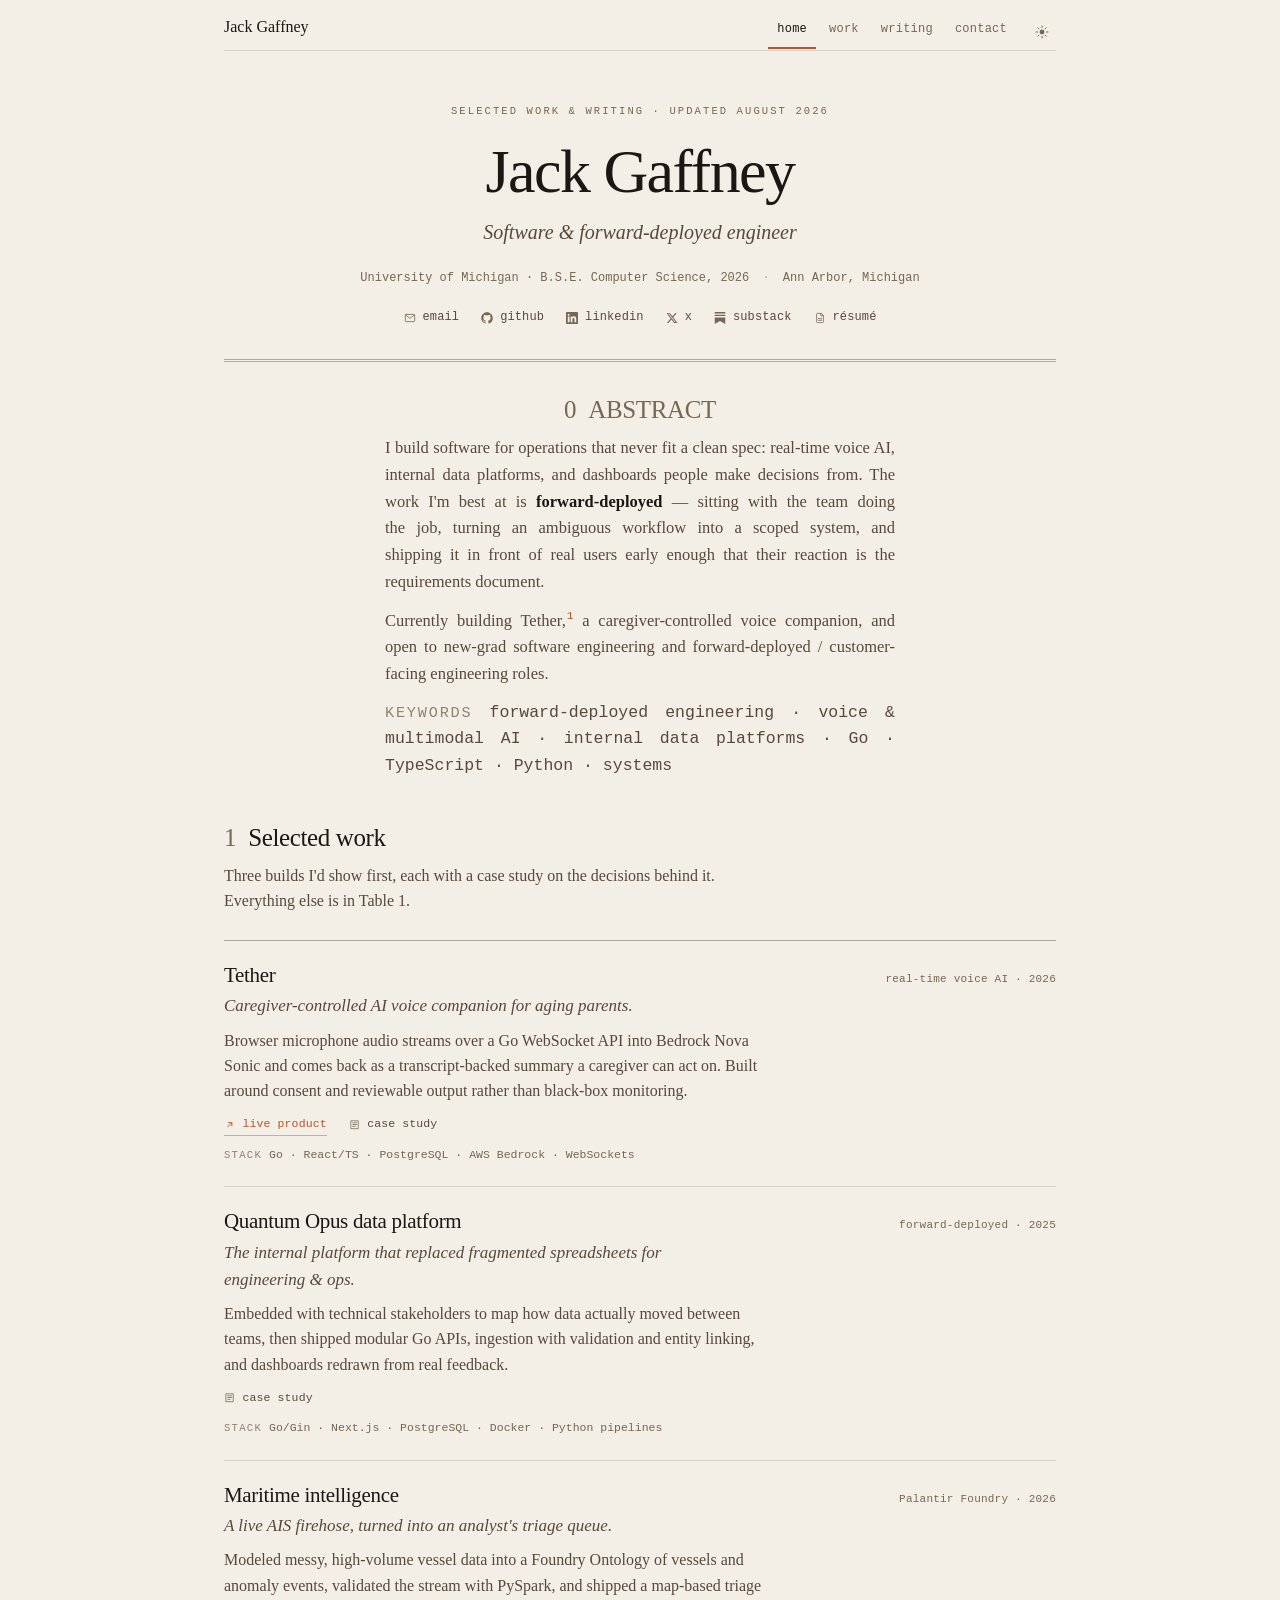
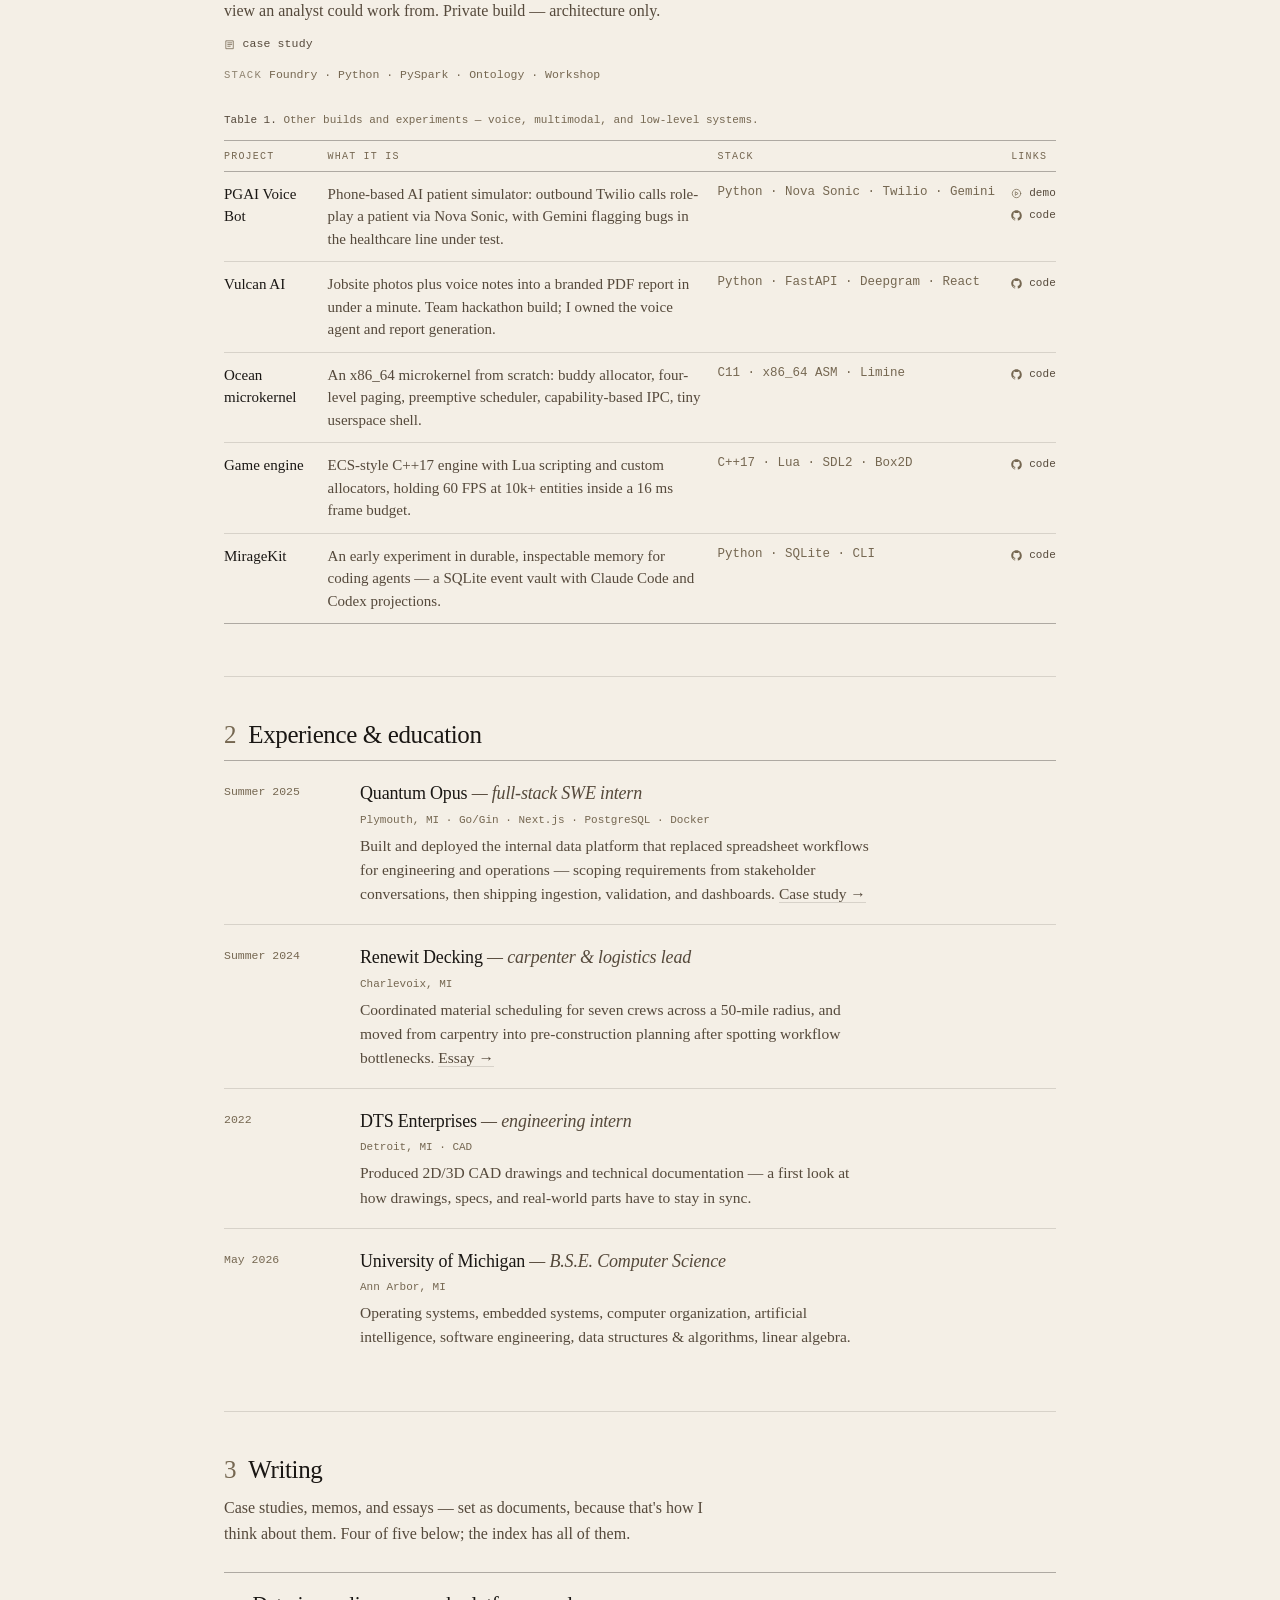
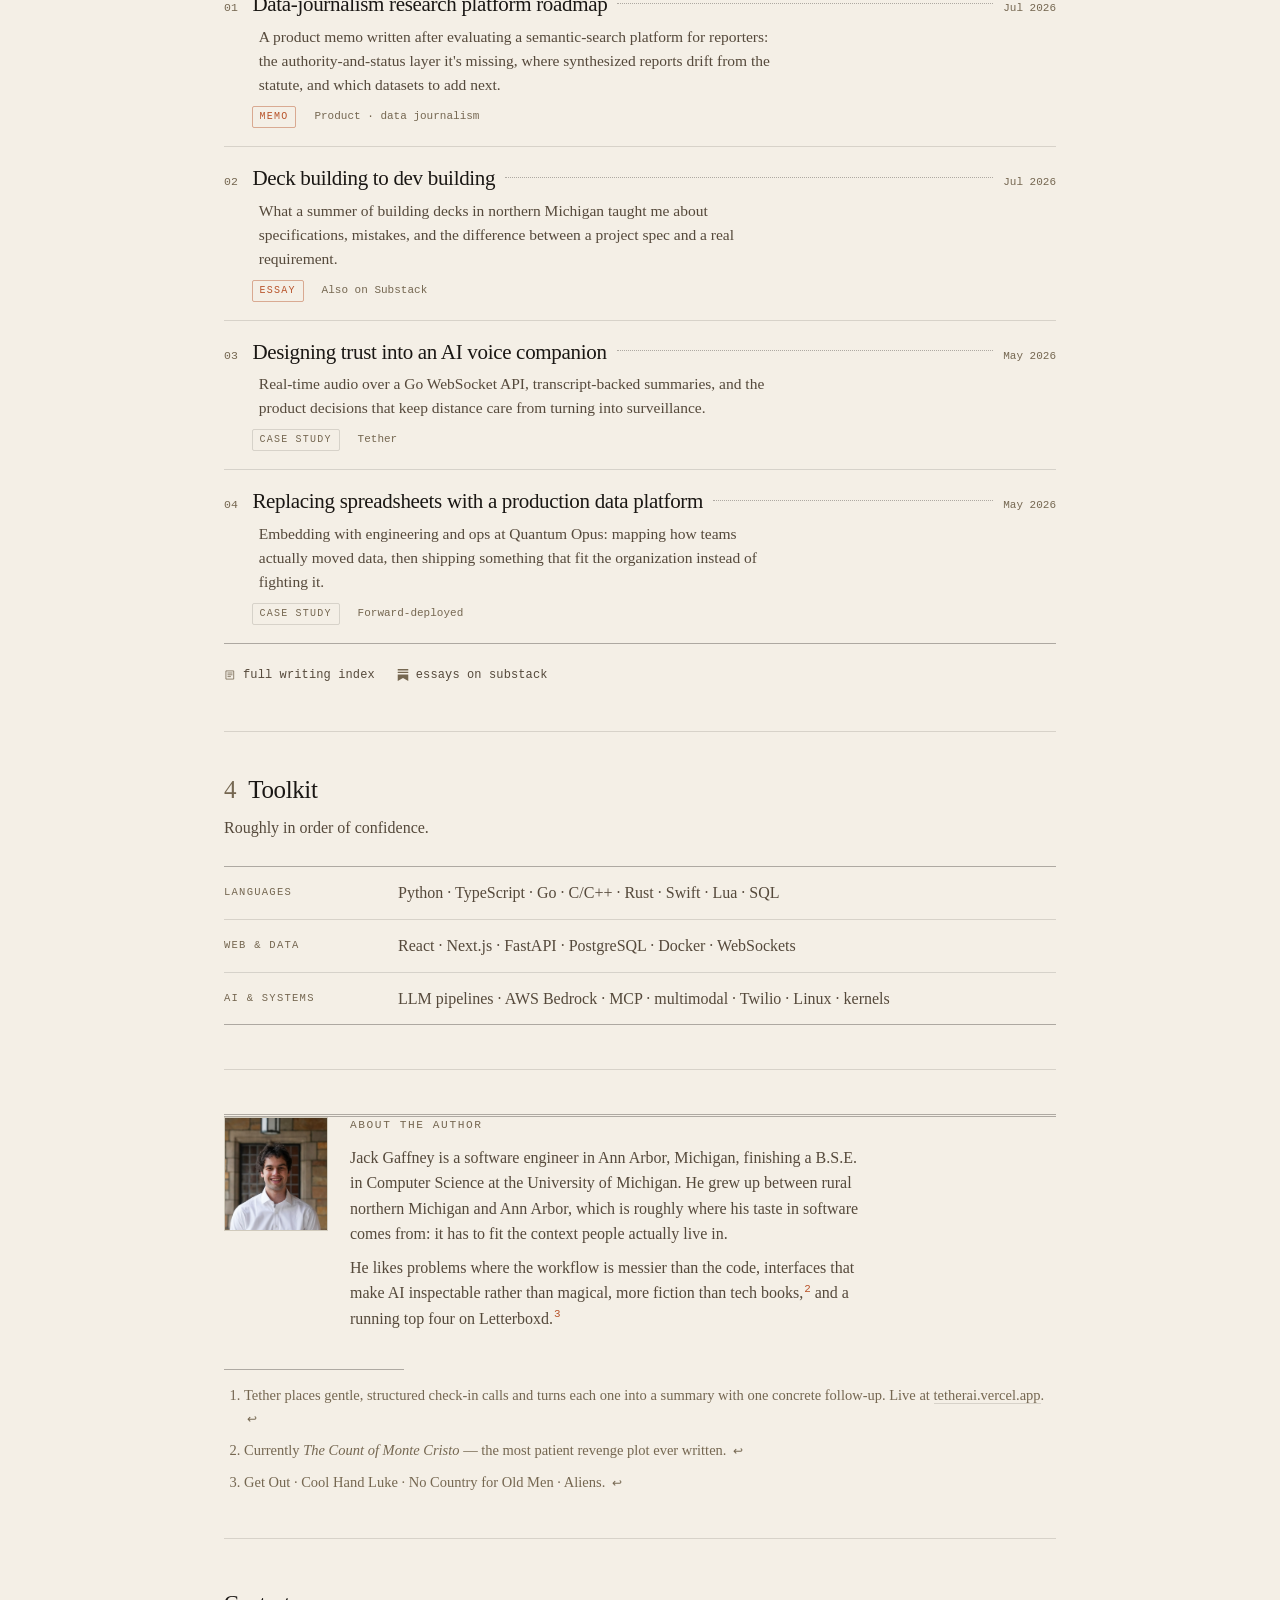
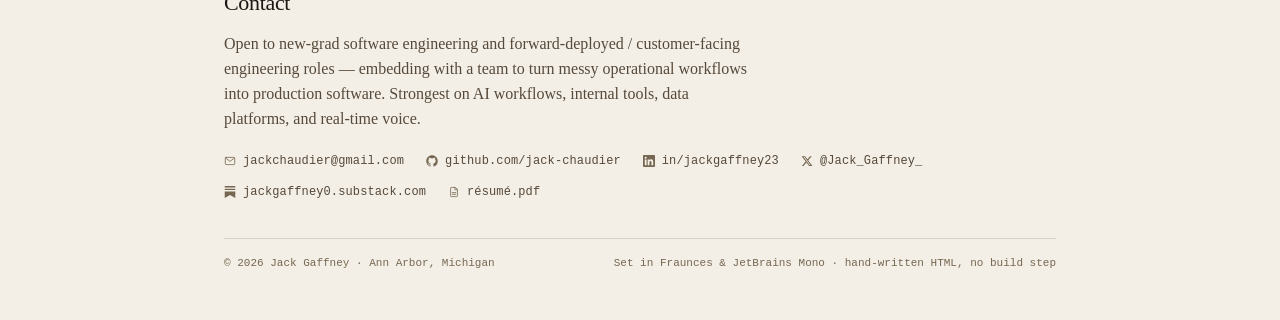
==== commit 3cac7c34: "Rebuild home page as a title page with four numbered sections Compresses the page substantially: the" ====
--- a/index.html
+++ b/index.html
@@ -3,16 +3,16 @@
     <head>
         <meta charset="UTF-8" />
         <meta name="viewport" content="width=device-width, initial-scale=1.0" />
-        <meta name="theme-color" media="(prefers-color-scheme: light)" content="#f6f2ea" />
+        <meta name="theme-color" media="(prefers-color-scheme: light)" content="#f4efe6" />
         <meta name="theme-color" media="(prefers-color-scheme: dark)" content="#0e0d0b" />
         <meta
             name="description"
-            content="Jack Gaffney — software and forward-deployed engineer. Builds production AI systems close to users: real-time voice, internal data platforms, and operational dashboards. University of Michigan CS, 2026."
+            content="Jack Gaffney — software and forward-deployed engineer. Production AI systems close to users: real-time voice, internal data platforms, and operational dashboards. University of Michigan CS, 2026."
         />
         <meta property="og:title" content="Jack Gaffney — Software & Forward-Deployed Engineer" />
         <meta
             property="og:description"
-            content="Production AI systems close to users — voice, internal data platforms, and operational dashboards — built by embedding with the team and shipping."
+            content="Production systems for messy, real-world operations — voice AI, internal data platforms, and analyst dashboards. Selected work, case studies, essays, and memos."
         />
         <meta property="og:type" content="website" />
         <meta property="og:url" content="https://jack-chaudier.github.io/" />
@@ -26,7 +26,7 @@
         <meta name="twitter:title" content="Jack Gaffney — Software & Forward-Deployed Engineer" />
         <meta
             name="twitter:description"
-            content="Production AI systems close to users — voice, internal data platforms, and operational dashboards — built by embedding with the team and shipping."
+            content="Production systems for messy, real-world operations — voice AI, internal data platforms, and analyst dashboards. Selected work, case studies, essays, and memos."
         />
         <meta name="referrer" content="strict-origin-when-cross-origin" />
         <meta
@@ -35,7 +35,7 @@
         />
         <link rel="canonical" href="https://jack-chaudier.github.io/" />
         <link rel="manifest" href="/manifest.webmanifest" />
-        <title>Jack Gaffney — Software & Forward-Deployed Engineer</title>
+        <title>Jack Gaffney — Software &amp; Forward-Deployed Engineer</title>
         <script>
             (function () {
                 const root = document.documentElement;
@@ -61,21 +61,21 @@
         <link
             rel="preload"
             as="style"
-            href="https://fonts.googleapis.com/css2?family=STIX+Two+Text:ital,wght@0,400;0,500;0,600;0,700;1,400;1,600&amp;family=JetBrains+Mono:wght@400;500;600&amp;display=swap"
+            href="https://fonts.googleapis.com/css2?family=Fraunces:ital,opsz,wght,SOFT,WONK@0,9..144,300..700,0,0;1,9..144,300..700,0,0&amp;family=JetBrains+Mono:wght@400;500&amp;display=swap"
         />
         <link
-            href="https://fonts.googleapis.com/css2?family=STIX+Two+Text:ital,wght@0,400;0,500;0,600;0,700;1,400;1,600&amp;family=JetBrains+Mono:wght@400;500;600&amp;display=swap"
+            href="https://fonts.googleapis.com/css2?family=Fraunces:ital,opsz,wght,SOFT,WONK@0,9..144,300..700,0,0;1,9..144,300..700,0,0&amp;family=JetBrains+Mono:wght@400;500&amp;display=swap"
             rel="stylesheet"
             media="print"
             onload="this.media='all'"
         />
         <noscript>
             <link
-                href="https://fonts.googleapis.com/css2?family=STIX+Two+Text:ital,wght@0,400;0,500;0,600;0,700;1,400;1,600&amp;family=JetBrains+Mono:wght@400;500;600&amp;display=swap"
+                href="https://fonts.googleapis.com/css2?family=Fraunces:ital,opsz,wght,SOFT,WONK@0,9..144,300..700,0,0;1,9..144,300..700,0,0&amp;family=JetBrains+Mono:wght@400;500&amp;display=swap"
                 rel="stylesheet"
             />
         </noscript>
-        <link rel="stylesheet" href="style.css" />
+        <link rel="stylesheet" href="/style.css" />
         <script type="application/ld+json">
         {
             "@context": "https://schema.org",
@@ -101,312 +101,430 @@
     <body>
         <a href="#main" class="skip-link">Skip to main content</a>
 
-        <div class="shell" id="main">
-
-            <!-- ========== TOP ========== -->
+        <!-- ===== icon sprite ===== -->
+        <svg class="sprite" xmlns="http://www.w3.org/2000/svg" aria-hidden="true" focusable="false">
+            <symbol id="i-mail" viewBox="0 0 24 24"><g fill="none" stroke="currentColor" stroke-width="1.6" stroke-linecap="round" stroke-linejoin="round"><rect x="2.6" y="4.8" width="18.8" height="14.4" rx="1.6"/><path d="m3.5 6.3 8.5 6.5 8.5-6.5"/></g></symbol>
+            <symbol id="i-github" viewBox="0 0 24 24"><path fill="currentColor" d="M12 .5C5.73.5.5 5.73.5 12c0 5.08 3.29 9.39 7.86 10.91.58.11.79-.25.79-.5v-1.77c-3.2.7-3.88-1.54-3.88-1.54-.52-1.33-1.28-1.68-1.28-1.68-1.05-.72.08-.7.08-.7 1.16.08 1.77 1.19 1.77 1.19 1.03 1.77 2.7 1.26 3.36.96.1-.75.4-1.26.73-1.55-2.55-.29-5.24-1.28-5.24-5.68 0-1.25.45-2.28 1.18-3.08-.12-.29-.51-1.46.11-3.05 0 0 .96-.31 3.15 1.18a10.9 10.9 0 0 1 5.74 0c2.18-1.49 3.14-1.18 3.14-1.18.63 1.59.24 2.76.12 3.05.74.8 1.18 1.83 1.18 3.08 0 4.41-2.7 5.38-5.26 5.67.41.36.78 1.06.78 2.14v3.17c0 .25.21.61.8.5A11.5 11.5 0 0 0 23.5 12C23.5 5.73 18.27.5 12 .5Z"/></symbol>
+            <symbol id="i-linkedin" viewBox="0 0 24 24"><path fill="currentColor" d="M20.45 20.45h-3.55v-5.57c0-1.33-.03-3.04-1.85-3.04-1.86 0-2.14 1.45-2.14 2.94v5.67H9.35V9h3.41v1.56h.05c.48-.9 1.64-1.85 3.37-1.85 3.6 0 4.27 2.37 4.27 5.46v6.28ZM5.34 7.43a2.06 2.06 0 1 1 0-4.13 2.06 2.06 0 0 1 0 4.13Zm1.78 13.02H3.56V9h3.56v11.45ZM22.22 0H1.77C.79 0 0 .77 0 1.73v20.54C0 23.23.79 24 1.77 24h20.45c.98 0 1.78-.77 1.78-1.73V1.73C24 .77 23.2 0 22.22 0Z"/></symbol>
+            <symbol id="i-x" viewBox="0 0 24 24"><path fill="currentColor" d="M18.24 2.25h3.31l-7.23 8.26 8.5 11.24h-6.68l-5.21-6.82-5.97 6.82H1.65l7.73-8.84L1.25 2.25h6.83l4.71 6.23 5.45-6.23Zm-1.16 17.52h1.83L7.08 4.13H5.12l11.96 15.64Z"/></symbol>
+            <symbol id="i-substack" viewBox="0 0 24 24"><path fill="currentColor" d="M22.54 8.24H1.46V5.4h21.08v2.84ZM1.46 10.81V24L12 18.11 22.54 24V10.81H1.46ZM22.54 0H1.46v2.84h21.08V0Z"/></symbol>
+            <symbol id="i-file" viewBox="0 0 24 24"><g fill="none" stroke="currentColor" stroke-width="1.6" stroke-linecap="round" stroke-linejoin="round"><path d="M13.9 2.8H6.8a1.6 1.6 0 0 0-1.6 1.6v15.2a1.6 1.6 0 0 0 1.6 1.6h10.4a1.6 1.6 0 0 0 1.6-1.6V7.4Z"/><path d="M13.8 2.9v4.6h4.7"/><path d="M8.6 13.2h6.8M8.6 16.6h6.8"/></g></symbol>
+            <symbol id="i-ext" viewBox="0 0 24 24"><g fill="none" stroke="currentColor" stroke-width="1.9" stroke-linecap="round" stroke-linejoin="round"><path d="M7.6 16.4 16.4 7.6"/><path d="M9.4 7.6h7v7"/></g></symbol>
+            <symbol id="i-play" viewBox="0 0 24 24"><g fill="none" stroke="currentColor" stroke-width="1.6" stroke-linecap="round" stroke-linejoin="round"><circle cx="12" cy="12" r="9.2"/><path d="M10.2 8.6 15.6 12l-5.4 3.4Z"/></g></symbol>
+            <symbol id="i-doc" viewBox="0 0 24 24"><g fill="none" stroke="currentColor" stroke-width="1.6" stroke-linecap="round" stroke-linejoin="round"><path d="M4.6 3.8h14.8v16.4H4.6Z"/><path d="M7.8 8h8.4M7.8 11.6h8.4M7.8 15.2h5.2"/></g></symbol>
+            <symbol id="i-sun" viewBox="0 0 24 24"><g fill="none" stroke="currentColor" stroke-width="1.7" stroke-linecap="round"><circle cx="12" cy="12" r="4.2" fill="currentColor" stroke="none"/><path d="M12 1.8v2.6M12 19.6v2.6M4.8 4.8l1.9 1.9M17.3 17.3l1.9 1.9M1.8 12h2.6M19.6 12h2.6M4.8 19.2l1.9-1.9M17.3 6.7l1.9-1.9"/></g></symbol>
+            <symbol id="i-moon" viewBox="0 0 24 24"><path fill="currentColor" d="M21 13A9 9 0 1 1 11 3a7 7 0 0 0 10 10Z"/></symbol>
+        </svg>
+
+        <div class="shell">
+
+            <!-- ===== running head / tabs ===== -->
             <nav class="top" aria-label="Primary">
-                <div class="wordmark">
-                    <b>Jack Gaffney</b>
-                </div>
-                <div class="topnav mono">
-                    <a href="#work">experience</a>
-                    <a href="#projects">projects</a>
+                <div class="wordmark"><b>Jack Gaffney</b></div>
+                <div class="topnav">
+                    <a href="/" aria-current="page">home</a>
+                    <a href="#work">work</a>
                     <a href="/writing/">writing</a>
                     <a href="#contact">contact</a>
                     <button class="theme-toggle" id="themeToggle" type="button" aria-label="Toggle theme" aria-pressed="false">
-                        <svg class="sun" viewBox="0 0 24 24" fill="none" stroke="currentColor" stroke-width="2" stroke-linecap="round" aria-hidden="true"><circle cx="12" cy="12" r="4" fill="currentColor"/><path d="M12 2v2M12 20v2M4.93 4.93l1.41 1.41M17.66 17.66l1.41 1.41M2 12h2M20 12h2M4.93 19.07l1.41-1.41M17.66 6.34l1.41-1.41"/></svg>
-                        <svg class="moon" viewBox="0 0 24 24" fill="currentColor" stroke="none" aria-hidden="true"><path d="M21 13A9 9 0 1 1 11 3a7 7 0 0 0 10 10z"/></svg>
-                        <span class="knob" aria-hidden="true"></span>
+                        <svg class="icon sun" aria-hidden="true"><use href="#i-sun" /></svg>
+                        <svg class="icon moon" aria-hidden="true"><use href="#i-moon" /></svg>
                     </button>
                 </div>
             </nav>
 
-            <!-- ========== HERO ========== -->
-            <header class="hero">
-                <div>
-                    <p class="hero-eyebrow">university of michigan cs '26 · open to full-time roles</p>
-                    <h1>Software &amp; forward-deployed engineer.</h1>
-                    <p class="lede">
-                        I build software for messy, real-world operations — real-time voice AI,
-                        internal data platforms, and operational dashboards. My best work happens
-                        embedded with a team, turning ambiguous workflows into systems people
-                        actually use. Go, TypeScript, and Python.
+            <main id="main" class="sheet">
+
+                <!-- ===== title block ===== -->
+                <header class="titleblock">
+                    <p class="doc-class">Selected work &amp; writing · updated August 2026</p>
+                    <h1>Jack Gaffney</h1>
+                    <p class="title-sub">Software &amp; forward-deployed engineer</p>
+                    <p class="byline">
+                        University of Michigan · B.S.E. Computer Science, 2026
+                        <span class="sep" aria-hidden="true">·</span>
+                        Ann Arbor, Michigan
                     </p>
-                    <div class="meta">
-                        <span>Ann&nbsp;Arbor,&nbsp;MI</span>
-                        <a href="mailto:jackchaudier@gmail.com">email</a>
-                        <a href="https://github.com/jack-chaudier" target="_blank" rel="noopener noreferrer"><svg class="icn" viewBox="0 0 24 24" aria-hidden="true"><path d="M12 .3a12 12 0 0 0-3.8 23.4c.6.1.8-.3.8-.6v-2c-3.3.7-4-1.6-4-1.6-.6-1.4-1.4-1.8-1.4-1.8-1-.7.1-.7.1-.7 1.2 0 1.9 1.2 1.9 1.2 1 1.8 2.8 1.3 3.5 1 0-.8.4-1.3.7-1.6-2.7-.3-5.5-1.3-5.5-6 0-1.2.5-2.3 1.3-3.1-.2-.4-.6-1.6.1-3.2 0 0 1-.3 3.4 1.2a11.5 11.5 0 0 1 6 0c2.3-1.5 3.3-1.2 3.3-1.2.7 1.6.3 2.8.1 3.2.8.8 1.3 1.9 1.3 3.2 0 4.6-2.8 5.6-5.5 5.9.5.4.9 1 .9 2.2v3.3c0 .3.1.7.8.6A12 12 0 0 0 12 .3"/></svg>github</a>
-                        <a href="https://x.com/Jack_Gaffney_" target="_blank" rel="noopener noreferrer"><svg class="icn" viewBox="0 0 24 24" aria-hidden="true"><path d="M18.244 2.25h3.308l-7.227 8.26 8.502 11.24H16.17l-5.214-6.817L4.99 21.75H1.68l7.73-8.835L1.254 2.25H8.08l4.713 6.231zm-1.161 17.52h1.833L7.084 4.126H5.117z"/></svg>@Jack_Gaffney_</a>
-                        <a href="https://jackgaffney0.substack.com" target="_blank" rel="noopener noreferrer"><svg class="icn" viewBox="0 0 24 24" aria-hidden="true"><path d="M22.539 8.242H1.46V5.406h21.08v2.836zM1.46 10.812V24L12 18.11 22.54 24V10.812H1.46zM22.54 0H1.46v2.836h21.08V0z"/></svg>substack</a>
-                        <a href="jack_gaffney_resume.pdf" target="_blank" rel="noopener noreferrer">résumé&nbsp;↗</a>
-                    </div>
+                    <div class="linkrow linkrow--center">
+                        <a class="ilink" href="mailto:jackchaudier@gmail.com"><svg class="icon" aria-hidden="true"><use href="#i-mail" /></svg><span>email</span></a>
+                        <a class="ilink" href="https://github.com/jack-chaudier" target="_blank" rel="noopener noreferrer"><svg class="icon" aria-hidden="true"><use href="#i-github" /></svg><span>github</span></a>
+                        <a class="ilink" href="https://linkedin.com/in/jackgaffney23" target="_blank" rel="noopener noreferrer"><svg class="icon" aria-hidden="true"><use href="#i-linkedin" /></svg><span>linkedin</span></a>
+                        <a class="ilink" href="https://x.com/Jack_Gaffney_" target="_blank" rel="noopener noreferrer"><svg class="icon" aria-hidden="true"><use href="#i-x" /></svg><span>x</span></a>
+                        <a class="ilink" href="https://jackgaffney0.substack.com" target="_blank" rel="noopener noreferrer"><svg class="icon" aria-hidden="true"><use href="#i-substack" /></svg><span>substack</span></a>
+                        <a class="ilink" href="/jack_gaffney_resume.pdf" target="_blank" rel="noopener noreferrer"><svg class="icon" aria-hidden="true"><use href="#i-file" /></svg><span>résumé</span></a>
+                    </div>
+                </header>
+
+                <!-- ===== abstract ===== -->
+                <section class="abstract unnumbered" aria-labelledby="abstract-title">
+                    <h2 class="abstract-title" id="abstract-title">Abstract</h2>
+                    <p>
+                        I build software for operations that never fit a clean spec: real-time voice AI,
+                        internal data platforms, and dashboards people make decisions from. The work I'm
+                        best at is <strong>forward-deployed</strong> — sitting with the team doing the job,
+                        turning an ambiguous workflow into a scoped system, and shipping it in front of
+                        real users early enough that their reaction is the requirements document.
+                    </p>
+                    <p>
+                        Currently building Tether,<a class="fnref" href="#fn-1" id="fnref-1" aria-label="Footnote 1">1</a>
+                        a caregiver-controlled voice companion, and open to new-grad software engineering
+                        and forward-deployed / customer-facing engineering roles.
+                    </p>
+                    <p class="keywords">
+                        <b>Keywords</b> forward-deployed engineering · voice &amp; multimodal AI · internal
+                        data platforms · Go · TypeScript · Python · systems
+                    </p>
+                </section>
+
+                <!-- ===== 1 · selected work ===== -->
+                <section id="work" aria-labelledby="work-title">
+                    <h2 id="work-title">Selected work</h2>
+                    <p class="section-intro">
+                        Three builds I'd show first, each with a case study on the decisions behind it.
+                        Everything else is in Table&nbsp;1.
+                    </p>
+
+                    <article class="entry">
+                        <div class="entry-head">
+                            <h3><a href="/writing/tether/">Tether</a></h3>
+                            <span class="entry-tag">real-time voice AI · 2026</span>
+                        </div>
+                        <p class="subtitle">Caregiver-controlled AI voice companion for aging parents.</p>
+                        <p class="desc">
+                            Browser microphone audio streams over a Go WebSocket API into Bedrock Nova Sonic
+                            and comes back as a transcript-backed summary a caregiver can act on. Built
+                            around consent and reviewable output rather than black-box monitoring.
+                        </p>
+                        <div class="entry-foot">
+                            <a class="ilink ilink--primary" href="https://tetherai.vercel.app/" target="_blank" rel="noopener noreferrer"><svg class="icon" aria-hidden="true"><use href="#i-ext" /></svg><span>live product</span></a>
+                            <a class="ilink" href="/writing/tether/"><svg class="icon" aria-hidden="true"><use href="#i-doc" /></svg><span>case study</span></a>
+                        </div>
+                        <p class="keywords"><b>Stack</b> Go · React/TS · PostgreSQL · AWS Bedrock · WebSockets</p>
+                    </article>
+
+                    <article class="entry">
+                        <div class="entry-head">
+                            <h3><a href="/writing/quantum-opus/">Quantum Opus data platform</a></h3>
+                            <span class="entry-tag">forward-deployed · 2025</span>
+                        </div>
+                        <p class="subtitle">The internal platform that replaced fragmented spreadsheets for engineering &amp; ops.</p>
+                        <p class="desc">
+                            Embedded with technical stakeholders to map how data actually moved between
+                            teams, then shipped modular Go APIs, ingestion with validation and entity
+                            linking, and dashboards redrawn from real feedback.
+                        </p>
+                        <div class="entry-foot">
+                            <a class="ilink" href="/writing/quantum-opus/"><svg class="icon" aria-hidden="true"><use href="#i-doc" /></svg><span>case study</span></a>
+                        </div>
+                        <p class="keywords"><b>Stack</b> Go/Gin · Next.js · PostgreSQL · Docker · Python pipelines</p>
+                    </article>
+
+                    <article class="entry">
+                        <div class="entry-head">
+                            <h3><a href="/writing/maritime/">Maritime intelligence</a></h3>
+                            <span class="entry-tag">Palantir Foundry · 2026</span>
+                        </div>
+                        <p class="subtitle">A live AIS firehose, turned into an analyst's triage queue.</p>
+                        <p class="desc">
+                            Modeled messy, high-volume vessel data into a Foundry Ontology of vessels and
+                            anomaly events, validated the stream with PySpark, and shipped a map-based
+                            triage view an analyst could work from. Private build — architecture only.
+                        </p>
+                        <div class="entry-foot">
+                            <a class="ilink" href="/writing/maritime/"><svg class="icon" aria-hidden="true"><use href="#i-doc" /></svg><span>case study</span></a>
+                        </div>
+                        <p class="keywords"><b>Stack</b> Foundry · Python · PySpark · Ontology · Workshop</p>
+                    </article>
+
+                    <table class="tabular mt-lg">
+                        <caption>Other builds and experiments — voice, multimodal, and low-level systems.</caption>
+                        <thead>
+                            <tr>
+                                <th scope="col">Project</th>
+                                <th scope="col">What it is</th>
+                                <th scope="col">Stack</th>
+                                <th scope="col">Links</th>
+                            </tr>
+                        </thead>
+                        <tbody>
+                            <tr>
+                                <td data-label="Project">PGAI Voice Bot</td>
+                                <td data-label="What it is">Phone-based AI patient simulator: outbound Twilio calls role-play a patient via Nova Sonic, with Gemini flagging bugs in the healthcare line under test.</td>
+                                <td data-label="Stack" class="num">Python · Nova&nbsp;Sonic · Twilio · Gemini</td>
+                                <td data-label="Links">
+                                    <a class="ilink" href="https://www.loom.com/share/a90aece04a4b4eaa8a6c4e8034c57ef6" target="_blank" rel="noopener noreferrer"><svg class="icon" aria-hidden="true"><use href="#i-play" /></svg><span>demo</span></a><br />
+                                    <a class="ilink" href="https://github.com/jack-chaudier/pgai" target="_blank" rel="noopener noreferrer"><svg class="icon" aria-hidden="true"><use href="#i-github" /></svg><span>code</span></a>
+                                </td>
+                            </tr>
+                            <tr>
+                                <td data-label="Project">Vulcan AI</td>
+                                <td data-label="What it is">Jobsite photos plus voice notes into a branded PDF report in under a minute. Team hackathon build; I owned the voice agent and report generation.</td>
+                                <td data-label="Stack" class="num">Python · FastAPI · Deepgram · React</td>
+                                <td data-label="Links">
+                                    <a class="ilink" href="https://github.com/montben/VulcanAI" target="_blank" rel="noopener noreferrer"><svg class="icon" aria-hidden="true"><use href="#i-github" /></svg><span>code</span></a>
+                                </td>
+                            </tr>
+                            <tr>
+                                <td data-label="Project">Ocean microkernel</td>
+                                <td data-label="What it is">An x86_64 microkernel from scratch: buddy allocator, four-level paging, preemptive scheduler, capability-based IPC, tiny userspace shell.</td>
+                                <td data-label="Stack" class="num">C11 · x86_64&nbsp;ASM · Limine</td>
+                                <td data-label="Links">
+                                    <a class="ilink" href="https://github.com/jack-chaudier/ocean-linux" target="_blank" rel="noopener noreferrer"><svg class="icon" aria-hidden="true"><use href="#i-github" /></svg><span>code</span></a>
+                                </td>
+                            </tr>
+                            <tr>
+                                <td data-label="Project">Game engine</td>
+                                <td data-label="What it is">ECS-style C++17 engine with Lua scripting and custom allocators, holding 60&nbsp;FPS at 10k+ entities inside a 16&nbsp;ms frame budget.</td>
+                                <td data-label="Stack" class="num">C++17 · Lua · SDL2 · Box2D</td>
+                                <td data-label="Links">
+                                    <a class="ilink" href="https://github.com/jack-chaudier/fr-ocean-engine" target="_blank" rel="noopener noreferrer"><svg class="icon" aria-hidden="true"><use href="#i-github" /></svg><span>code</span></a>
+                                </td>
+                            </tr>
+                            <tr>
+                                <td data-label="Project">MirageKit</td>
+                                <td data-label="What it is">An early experiment in durable, inspectable memory for coding agents — a SQLite event vault with Claude Code and Codex projections.</td>
+                                <td data-label="Stack" class="num">Python · SQLite · CLI</td>
+                                <td data-label="Links">
+                                    <a class="ilink" href="https://github.com/jack-chaudier/mirage-mcp" target="_blank" rel="noopener noreferrer"><svg class="icon" aria-hidden="true"><use href="#i-github" /></svg><span>code</span></a>
+                                </td>
+                            </tr>
+                        </tbody>
+                    </table>
+                </section>
+
+                <!-- ===== 2 · experience ===== -->
+                <section id="experience" aria-labelledby="experience-title">
+                    <h2 id="experience-title">Experience &amp; education</h2>
+
+                    <div class="cv-row">
+                        <div class="term">Summer 2025</div>
+                        <div>
+                            <h3>Quantum Opus <span class="role">— full-stack SWE intern</span></h3>
+                            <p class="place">Plymouth, MI · Go/Gin · Next.js · PostgreSQL · Docker</p>
+                            <p>
+                                Built and deployed the internal data platform that replaced spreadsheet
+                                workflows for engineering and operations — scoping requirements from
+                                stakeholder conversations, then shipping ingestion, validation, and
+                                dashboards. <a href="/writing/quantum-opus/">Case study →</a>
+                            </p>
+                        </div>
+                    </div>
+
+                    <div class="cv-row">
+                        <div class="term">Summer 2024</div>
+                        <div>
+                            <h3>Renewit Decking <span class="role">— carpenter &amp; logistics lead</span></h3>
+                            <p class="place">Charlevoix, MI</p>
+                            <p>
+                                Coordinated material scheduling for seven crews across a 50-mile radius, and
+                                moved from carpentry into pre-construction planning after spotting workflow
+                                bottlenecks. <a href="/writing/deck-building-to-dev-building/">Essay →</a>
+                            </p>
+                        </div>
+                    </div>
+
+                    <div class="cv-row">
+                        <div class="term">2022</div>
+                        <div>
+                            <h3>DTS Enterprises <span class="role">— engineering intern</span></h3>
+                            <p class="place">Detroit, MI · CAD</p>
+                            <p>
+                                Produced 2D/3D CAD drawings and technical documentation — a first look at how
+                                drawings, specs, and real-world parts have to stay in sync.
+                            </p>
+                        </div>
+                    </div>
+
+                    <div class="cv-row">
+                        <div class="term">May 2026</div>
+                        <div>
+                            <h3>University of Michigan <span class="role">— B.S.E. Computer Science</span></h3>
+                            <p class="place">Ann Arbor, MI</p>
+                            <p>
+                                Operating systems, embedded systems, computer organization, artificial
+                                intelligence, software engineering, data structures &amp; algorithms,
+                                linear algebra.
+                            </p>
+                        </div>
+                    </div>
+                </section>
+
+                <!-- ===== 3 · writing ===== -->
+                <section id="writing" aria-labelledby="writing-title">
+                    <h2 id="writing-title">Writing</h2>
+                    <p class="section-intro">
+                        Case studies, memos, and essays — set as documents, because that's how I think
+                        about them. Four of five below; the index has all of them.
+                    </p>
+
+                    <ol class="toc-list">
+                        <li class="toc-item" data-kind="memo">
+                            <div class="toc-line">
+                                <span class="toc-num">01</span>
+                                <a class="toc-title" href="/writing/research-platform-memo/">Data-journalism research platform roadmap</a>
+                                <span class="toc-fill" aria-hidden="true"></span>
+                                <span class="toc-date">Jul 2026</span>
+                            </div>
+                            <p class="toc-dek">
+                                A product memo written after evaluating a semantic-search platform for
+                                reporters: the authority-and-status layer it's missing, where synthesized
+                                reports drift from the statute, and which datasets to add next.
+                            </p>
+                            <p class="toc-meta"><span class="toc-kind">Memo</span><span>Product · data journalism</span></p>
+                        </li>
+                        <li class="toc-item" data-kind="essay">
+                            <div class="toc-line">
+                                <span class="toc-num">02</span>
+                                <a class="toc-title" href="/writing/deck-building-to-dev-building/">Deck building to dev building</a>
+                                <span class="toc-fill" aria-hidden="true"></span>
+                                <span class="toc-date">Jul 2026</span>
+                            </div>
+                            <p class="toc-dek">
+                                What a summer of building decks in northern Michigan taught me about
+                                specifications, mistakes, and the difference between a project spec and a
+                                real requirement.
+                            </p>
+                            <p class="toc-meta"><span class="toc-kind">Essay</span><span>Also on Substack</span></p>
+                        </li>
+                        <li class="toc-item" data-kind="case-study">
+                            <div class="toc-line">
+                                <span class="toc-num">03</span>
+                                <a class="toc-title" href="/writing/tether/">Designing trust into an AI voice companion</a>
+                                <span class="toc-fill" aria-hidden="true"></span>
+                                <span class="toc-date">May 2026</span>
+                            </div>
+                            <p class="toc-dek">
+                                Real-time audio over a Go WebSocket API, transcript-backed summaries, and
+                                the product decisions that keep distance care from turning into
+                                surveillance.
+                            </p>
+                            <p class="toc-meta"><span class="toc-kind">Case study</span><span>Tether</span></p>
+                        </li>
+                        <li class="toc-item" data-kind="case-study">
+                            <div class="toc-line">
+                                <span class="toc-num">04</span>
+                                <a class="toc-title" href="/writing/quantum-opus/">Replacing spreadsheets with a production data platform</a>
+                                <span class="toc-fill" aria-hidden="true"></span>
+                                <span class="toc-date">May 2026</span>
+                            </div>
+                            <p class="toc-dek">
+                                Embedding with engineering and ops at Quantum Opus: mapping how teams
+                                actually moved data, then shipping something that fit the organization
+                                instead of fighting it.
+                            </p>
+                            <p class="toc-meta"><span class="toc-kind">Case study</span><span>Forward-deployed</span></p>
+                        </li>
+                    </ol>
+
+                    <div class="linkrow mt-md">
+                        <a class="ilink" href="/writing/"><svg class="icon" aria-hidden="true"><use href="#i-doc" /></svg><span>full writing index</span></a>
+                        <a class="ilink" href="https://jackgaffney0.substack.com" target="_blank" rel="noopener noreferrer"><svg class="icon" aria-hidden="true"><use href="#i-substack" /></svg><span>essays on substack</span></a>
+                    </div>
+                </section>
+
+                <!-- ===== 4 · toolkit ===== -->
+                <section id="toolkit" aria-labelledby="toolkit-title">
+                    <h2 id="toolkit-title">Toolkit</h2>
+                    <p class="section-intro">Roughly in order of confidence.</p>
+                    <dl class="stack-list">
+                        <div>
+                            <dt>Languages</dt>
+                            <dd>Python · TypeScript · Go · C/C++ · Rust · Swift · Lua · SQL</dd>
+                        </div>
+                        <div>
+                            <dt>Web &amp; data</dt>
+                            <dd>React · Next.js · FastAPI · PostgreSQL · Docker · WebSockets</dd>
+                        </div>
+                        <div>
+                            <dt>AI &amp; systems</dt>
+                            <dd>LLM pipelines · AWS Bedrock · MCP · multimodal · Twilio · Linux · kernels</dd>
+                        </div>
+                    </dl>
+                </section>
+
+                <!-- ===== author plate ===== -->
+                <section class="bio unnumbered" aria-labelledby="bio-title">
+                    <figure class="bio-portrait">
+                        <img
+                            src="/headshot.jpg"
+                            alt="Portrait of Jack Gaffney"
+                            width="637"
+                            height="559"
+                            loading="lazy"
+                            decoding="async"
+                        />
+                    </figure>
+                    <div>
+                        <span class="caps" id="bio-title">About the author</span>
+                        <p>
+                            Jack Gaffney is a software engineer in Ann Arbor, Michigan, finishing a B.S.E.
+                            in Computer Science at the University of Michigan. He grew up between rural
+                            northern Michigan and Ann Arbor, which is roughly where his taste in software
+                            comes from: it has to fit the context people actually live in.
+                        </p>
+                        <p>
+                            He likes problems where the workflow is messier than the code, interfaces that
+                            make AI inspectable rather than magical, more fiction than tech
+                            books,<a class="fnref" href="#fn-2" id="fnref-2" aria-label="Footnote 2">2</a>
+                            and a running top four on
+                            Letterboxd.<a class="fnref" href="#fn-3" id="fnref-3" aria-label="Footnote 3">3</a>
+                        </p>
+                    </div>
+                </section>
+
+                <!-- ===== footnotes ===== -->
+                <section class="footnotes unnumbered" aria-labelledby="notes-title">
+                    <h2 class="visually-hidden" id="notes-title">Notes</h2>
+                    <ol>
+                        <li id="fn-1">
+                            <p>
+                                Tether places gentle, structured check-in calls and turns each one into a
+                                summary with one concrete follow-up. Live at
+                                <a href="https://tetherai.vercel.app/" target="_blank" rel="noopener noreferrer">tetherai.vercel.app</a>.
+                                <a class="fnback" href="#fnref-1" aria-label="Back to text">↩</a>
+                            </p>
+                        </li>
+                        <li id="fn-2">
+                            <p>
+                                Currently <em>The Count of Monte Cristo</em> — the most patient revenge plot
+                                ever written. <a class="fnback" href="#fnref-2" aria-label="Back to text">↩</a>
+                            </p>
+                        </li>
+                        <li id="fn-3">
+                            <p>
+                                Get Out · Cool Hand Luke · No Country for Old Men · Aliens.
+                                <a class="fnback" href="#fnref-3" aria-label="Back to text">↩</a>
+                            </p>
+                        </li>
+                    </ol>
+                </section>
+            </main>
+
+            <!-- ===== footer ===== -->
+            <footer class="colophon" id="contact">
+                <h2>Contact</h2>
+                <p class="looking-for">
+                    Open to new-grad software engineering and forward-deployed / customer-facing
+                    engineering roles — embedding with a team to turn messy operational workflows into
+                    production software. Strongest on AI workflows, internal tools, data platforms, and
+                    real-time voice.
+                </p>
+                <div class="linkrow">
+                    <a class="ilink" href="mailto:jackchaudier@gmail.com"><svg class="icon" aria-hidden="true"><use href="#i-mail" /></svg><span>jackchaudier@gmail.com</span></a>
+                    <a class="ilink" href="https://github.com/jack-chaudier" target="_blank" rel="noopener noreferrer"><svg class="icon" aria-hidden="true"><use href="#i-github" /></svg><span>github.com/jack-chaudier</span></a>
+                    <a class="ilink" href="https://linkedin.com/in/jackgaffney23" target="_blank" rel="noopener noreferrer"><svg class="icon" aria-hidden="true"><use href="#i-linkedin" /></svg><span>in/jackgaffney23</span></a>
+                    <a class="ilink" href="https://x.com/Jack_Gaffney_" target="_blank" rel="noopener noreferrer"><svg class="icon" aria-hidden="true"><use href="#i-x" /></svg><span>@Jack_Gaffney_</span></a>
+                    <a class="ilink" href="https://jackgaffney0.substack.com" target="_blank" rel="noopener noreferrer"><svg class="icon" aria-hidden="true"><use href="#i-substack" /></svg><span>jackgaffney0.substack.com</span></a>
+                    <a class="ilink" href="/jack_gaffney_resume.pdf" target="_blank" rel="noopener noreferrer"><svg class="icon" aria-hidden="true"><use href="#i-file" /></svg><span>résumé.pdf</span></a>
                 </div>
-                <figure class="portrait">
-                    <img
-                        src="headshot.jpg"
-                        alt="Portrait of Jack Gaffney"
-                        width="637"
-                        height="559"
-                        loading="eager"
-                        decoding="async"
-                    />
-                </figure>
-            </header>
-
-            <main class="home">
-
-            <!-- ========== EXPERIENCE ========== -->
-            <section id="work" aria-labelledby="work-title">
-                <h2 id="work-title">Experience</h2>
-
-                <div class="work-row">
-                    <div class="when">Summer 2025</div>
-                    <div>
-                        <h3>Quantum Opus <span class="role">— Full-Stack SWE Intern</span></h3>
-                        <p class="where">Plymouth, MI · Go · Next.js · PostgreSQL · Docker</p>
-                        <p class="detail">
-                            Built and deployed the internal data platform that replaced fragmented
-                            spreadsheet workflows for engineering and operations — scoped requirements
-                            from stakeholder conversations, then shipped ingestion, validation, and
-                            dashboards iterated on real feedback.
-                        </p>
-                    </div>
-                </div>
-
-                <div class="work-row">
-                    <div class="when">Summer 2024</div>
-                    <div>
-                        <h3>Renewit Decking <span class="role">— Carpenter &amp; Logistics Lead</span></h3>
-                        <p class="where">Charlevoix, MI</p>
-                        <p class="detail">
-                            Coordinated material scheduling for seven distributed crews across a
-                            50-mile radius; moved from carpentry into pre-construction planning after
-                            identifying workflow bottlenecks.
-                        </p>
-                    </div>
-                </div>
-
-                <div class="work-row">
-                    <div class="when">2022</div>
-                    <div>
-                        <h3>DTS Enterprises <span class="role">— Engineering Intern</span></h3>
-                        <p class="where">Detroit, MI · CAD</p>
-                        <p class="detail">
-                            2D/3D CAD drawings and technical documentation for mechanical systems —
-                            first exposure to keeping drawings, specs, and real-world parts in sync.
-                        </p>
-                    </div>
-                </div>
-
-                <div class="work-row">
-                    <div class="when">May 2026</div>
-                    <div>
-                        <h3>University of Michigan <span class="role">— BSE Computer Science</span></h3>
-                        <p class="where">Ann Arbor, MI</p>
-                        <p class="detail">
-                            Operating Systems, Embedded Systems, Computer Organization, AI, Software
-                            Engineering, Data Structures &amp; Algorithms.
-                        </p>
-                    </div>
-                </div>
-            </section>
-
-            <!-- ========== PROJECTS ========== -->
-            <section id="projects" aria-labelledby="projects-title">
-                <h2 id="projects-title">Selected projects</h2>
-                <p class="section-intro">
-                    Three I'd show first — each links to a full write-up of the decisions behind it.
+                <p class="fineprint">
+                    <span>© <span id="year"></span> Jack Gaffney · Ann Arbor, Michigan</span>
+                    <span>Set in Fraunces &amp; JetBrains Mono · hand-written HTML, no build step</span>
                 </p>
-
-                <article class="feature">
-                    <p class="feature-meta">real-time voice AI · 2026</p>
-                    <h3>Tether</h3>
-                    <p class="subtitle">Caregiver-controlled AI voice companion for aging parents.</p>
-                    <p class="desc">
-                        Built around consent, transcript visibility, and reviewable AI summaries —
-                        not black-box monitoring. Browser voice streams through a Go WebSocket API
-                        into Bedrock Nova Sonic, landing in a caregiver dashboard.
-                    </p>
-                    <div class="feature-foot">
-                        <div class="feature-links" aria-label="Tether links">
-                            <a class="link-primary" href="https://tetherai.vercel.app/" target="_blank" rel="noopener noreferrer">live product ↗</a>
-                            <a href="writing/tether/">case study →</a>
-                        </div>
-                        <div class="stack">
-                            <span class="chip">Go</span>
-                            <span class="chip">React</span>
-                            <span class="chip">PostgreSQL</span>
-                            <span class="chip">Bedrock</span>
-                        </div>
-                    </div>
-                </article>
-
-                <article class="feature">
-                    <p class="feature-meta">forward-deployed · internal data platform · 2025</p>
-                    <h3>Quantum Opus Data Platform</h3>
-                    <p class="subtitle">The internal platform that replaced spreadsheets for engineering &amp; ops.</p>
-                    <p class="desc">
-                        Turned messy operational processes into scoped requirements, then shipped
-                        modular Go APIs, validation and entity-linking pipelines, and dashboards
-                        iterated from stakeholder feedback.
-                    </p>
-                    <div class="feature-foot">
-                        <div class="feature-links" aria-label="Quantum Opus links">
-                            <a href="writing/quantum-opus/">case study →</a>
-                        </div>
-                        <div class="stack">
-                            <span class="chip">Go/Gin</span>
-                            <span class="chip">Next.js</span>
-                            <span class="chip">PostgreSQL</span>
-                            <span class="chip">Docker</span>
-                        </div>
-                    </div>
-                </article>
-
-                <article class="feature">
-                    <p class="feature-meta">forward-deployed · Palantir Foundry · 2025</p>
-                    <h3>Maritime Intelligence</h3>
-                    <p class="subtitle">A live AIS firehose, turned into analyst triage.</p>
-                    <p class="desc">
-                        Modeled messy, high-volume vessel data into a Foundry Ontology of vessels and
-                        anomaly events, validated the stream with PySpark, and shipped a map-based
-                        triage view an analyst could work from.
-                    </p>
-                    <div class="feature-foot">
-                        <div class="feature-links" aria-label="Maritime Intelligence links">
-                            <a href="writing/maritime/">case study →</a>
-                            <span class="muted">private build · reasoning in the case study</span>
-                        </div>
-                        <div class="stack">
-                            <span class="chip">Foundry</span>
-                            <span class="chip">PySpark</span>
-                            <span class="chip">Ontology</span>
-                        </div>
-                    </div>
-                </article>
-
-                <div class="subhead">
-                    <span class="caps">More systems &amp; experiments</span>
-                </div>
-                <ul class="mini-list">
-                    <li>
-                        <span class="mini-name">PGAI Voice Bot</span>
-                        <span class="mini-links">
-                            <a href="https://www.loom.com/share/a90aece04a4b4eaa8a6c4e8034c57ef6" target="_blank" rel="noopener noreferrer">demo ↗</a>
-                            <a href="https://github.com/jack-chaudier/pgai" target="_blank" rel="noopener noreferrer">github ↗</a>
-                        </span>
-                        <p class="mini-desc">Phone-based AI patient simulator — outbound Twilio calls role-play a patient via Nova Sonic, with Gemini flagging bugs in the healthcare line under test.</p>
-                    </li>
-                    <li>
-                        <span class="mini-name">Ocean Microkernel</span>
-                        <span class="mini-links">
-                            <a href="https://github.com/jack-chaudier/ocean-linux" target="_blank" rel="noopener noreferrer">github ↗</a>
-                        </span>
-                        <p class="mini-desc">x86_64 microkernel from scratch — buddy allocator, 4-level paging, preemptive scheduler, capability-based IPC, and a tiny userspace shell.</p>
-                    </li>
-                    <li>
-                        <span class="mini-name">Game Engine</span>
-                        <span class="mini-links">
-                            <a href="https://github.com/jack-chaudier/fr-ocean-engine" target="_blank" rel="noopener noreferrer">github ↗</a>
-                        </span>
-                        <p class="mini-desc">ECS-style C++17/Lua engine with custom allocators, holding 60 FPS at 10k+ entities under a 16ms frame budget.</p>
-                    </li>
-                    <li>
-                        <span class="mini-name">Vulcan AI</span>
-                        <span class="mini-links">
-                            <a href="https://github.com/montben/VulcanAI" target="_blank" rel="noopener noreferrer">github ↗</a>
-                        </span>
-                        <p class="mini-desc">Jobsite photos + voice → a branded PDF report in under 60 seconds. Hackathon team build — I owned the voice-agent and report pipeline.</p>
-                    </li>
-                    <li>
-                        <span class="mini-name">MirageKit</span>
-                        <span class="mini-links">
-                            <a href="https://github.com/jack-chaudier/mirage-mcp" target="_blank" rel="noopener noreferrer">github ↗</a>
-                        </span>
-                        <p class="mini-desc">An experiment in durable, inspectable memory for coding agents — a SQLite event vault with Claude Code / Codex projections.</p>
-                    </li>
-                </ul>
-            </section>
-
-            <!-- ========== WRITING ========== -->
-            <section id="writing" aria-labelledby="writing-title">
-                <h2 id="writing-title">Writing</h2>
-                <p class="section-intro">
-                    Case studies, essays, and memos — the decisions, the tradeoffs, and what I'd change next time.
-                    <a href="/writing/">Browse the full index →</a>
-                </p>
-
-                <ol class="pub-list">
-                    <li>
-                        <span>
-                            <span class="pub-title"><a href="writing/research-platform-memo/">Data-journalism research platform roadmap</a></span>
-                            <span class="pub-tail">— product memo, July 2026.</span>
-                            <span class="pub-note">ingestion, tooling, and editorial strategy for an investigative research workbench</span>
-                        </span>
-                    </li>
-                    <li>
-                        <span>
-                            <span class="pub-title"><a href="writing/deck-building/">Deck building to dev building</a></span>
-                            <span class="pub-tail">— essay, July 2026, also on <a href="https://jackgaffney0.substack.com" target="_blank" rel="noopener noreferrer">Substack</a>.</span>
-                            <span class="pub-note">what a summer construction job taught me about specs, mistakes, and building software</span>
-                        </span>
-                    </li>
-                    <li>
-                        <span>
-                            <span class="pub-title"><a href="writing/tether/">Designing trust into an AI voice companion</a></span>
-                            <span class="pub-tail">— case study, 2026.</span>
-                            <span class="pub-note">real-time audio over a Go WebSocket API, transcript-backed summaries, inspectable AI</span>
-                        </span>
-                    </li>
-                    <li>
-                        <span>
-                            <span class="pub-title"><a href="writing/quantum-opus/">Replacing spreadsheets with a production data platform</a></span>
-                            <span class="pub-tail">— case study, 2025.</span>
-                            <span class="pub-note">forward-deployed internal tooling at Quantum Opus</span>
-                        </span>
-                    </li>
-                    <li>
-                        <span>
-                            <span class="pub-title"><a href="writing/maritime/">Turning an AIS firehose into an analyst's triage queue</a></span>
-                            <span class="pub-tail">— case study, 2025.</span>
-                            <span class="pub-note">Palantir Foundry ontology modeling and analyst triage</span>
-                        </span>
-                    </li>
-                </ol>
-            </section>
-
-            </main>
-
-            <!-- ========== FOOTER ========== -->
-            <footer class="colophon" id="contact">
-                <div class="foot-grid">
-                    <div>
-                        <h2>Contact</h2>
-                        <p class="looking-for">
-                            Looking for new-grad software engineering and forward-deployed /
-                            customer-facing engineering roles — embedding with a team to turn messy
-                            operational workflows into production software. Strongest on AI workflows,
-                            internal tools, data platforms, and real-time voice.
-                        </p>
-                    </div>
-                    <div class="col">
-                        <span class="caps">Elsewhere</span>
-                        <p><a href="mailto:jackchaudier@gmail.com">jackchaudier@gmail.com</a></p>
-                        <p><a href="https://github.com/jack-chaudier" target="_blank" rel="noopener noreferrer"><svg class="icn" viewBox="0 0 24 24" aria-hidden="true"><path d="M12 .3a12 12 0 0 0-3.8 23.4c.6.1.8-.3.8-.6v-2c-3.3.7-4-1.6-4-1.6-.6-1.4-1.4-1.8-1.4-1.8-1-.7.1-.7.1-.7 1.2 0 1.9 1.2 1.9 1.2 1 1.8 2.8 1.3 3.5 1 0-.8.4-1.3.7-1.6-2.7-.3-5.5-1.3-5.5-6 0-1.2.5-2.3 1.3-3.1-.2-.4-.6-1.6.1-3.2 0 0 1-.3 3.4 1.2a11.5 11.5 0 0 1 6 0c2.3-1.5 3.3-1.2 3.3-1.2.7 1.6.3 2.8.1 3.2.8.8 1.3 1.9 1.3 3.2 0 4.6-2.8 5.6-5.5 5.9.5.4.9 1 .9 2.2v3.3c0 .3.1.7.8.6A12 12 0 0 0 12 .3"/></svg>github.com/jack-chaudier</a></p>
-                        <p><a href="https://linkedin.com/in/jackgaffney23" target="_blank" rel="noopener noreferrer"><svg class="icn" viewBox="0 0 24 24" aria-hidden="true"><path d="M20.45 20.45h-3.56v-5.57c0-1.33-.02-3.04-1.85-3.04-1.85 0-2.14 1.45-2.14 2.94v5.67H9.34V9h3.42v1.56h.05a3.75 3.75 0 0 1 3.37-1.85c3.6 0 4.27 2.37 4.27 5.46v6.28zM5.34 7.43a2.07 2.07 0 1 1 0-4.13 2.07 2.07 0 0 1 0 4.13zM7.12 20.45H3.55V9h3.57v11.45zM22.22 0H1.77C.79 0 0 .77 0 1.72v20.55C0 23.23.79 24 1.77 24h20.45c.98 0 1.78-.77 1.78-1.73V1.72C24 .77 23.2 0 22.22 0z"/></svg>linkedin.com/in/jackgaffney23</a></p>
-                        <p><a href="https://x.com/Jack_Gaffney_" target="_blank" rel="noopener noreferrer"><svg class="icn" viewBox="0 0 24 24" aria-hidden="true"><path d="M18.244 2.25h3.308l-7.227 8.26 8.502 11.24H16.17l-5.214-6.817L4.99 21.75H1.68l7.73-8.835L1.254 2.25H8.08l4.713 6.231zm-1.161 17.52h1.833L7.084 4.126H5.117z"/></svg>x.com/Jack_Gaffney_</a></p>
-                        <p><a href="https://jackgaffney0.substack.com" target="_blank" rel="noopener noreferrer"><svg class="icn" viewBox="0 0 24 24" aria-hidden="true"><path d="M22.539 8.242H1.46V5.406h21.08v2.836zM1.46 10.812V24L12 18.11 22.54 24V10.812H1.46zM22.54 0H1.46v2.836h21.08V0z"/></svg>jackgaffney0.substack.com</a></p>
-                        <p><a href="jack_gaffney_resume.pdf" target="_blank" rel="noopener noreferrer">résumé.pdf</a></p>
-                    </div>
-                </div>
-
-                <div class="fineprint">
-                    <span>© <span id="year"></span> Jack Gaffney · handcrafted in Ann Arbor.</span>
-                </div>
             </footer>
 
         </div>
 
-        <script src="script.js"></script>
+        <script src="/script.js"></script>
     </body>
 </html>
--- a/style.css
+++ b/style.css
@@ -1,19 +1,24 @@
 /* ============================================================
-   Jack Gaffney — LaTeX-inspired minimal portfolio
-   STIX Two Text + JetBrains Mono, warm paper, rust accent.
-   Writing pages are typeset like article-class papers.
+   Jack Gaffney — preprint portfolio
+   Fraunces + JetBrains Mono, warm paper, rust accent.
+   Everything is a document: title block, abstract, numbered
+   sections, booktabs rules, figure/table counters, footnotes.
    ============================================================ */
 
 :root {
-    --bg: #f6f2ea;
-    --bg-2: #ede7da;
+    --bg: #f4efe6;
+    --bg-2: #ece5d7;
     --ink: #1a1714;
-    --ink-2: #4d4438;
+    --ink-2: #55493b;
     --ink-3: #756751;
-    --rule: #1a171426;
+    --rule: #1a171422;
     --accent: #b8542b;
-    --serif: "STIX Two Text", "STIXGeneral", "Times New Roman", Georgia, serif;
+    --serif: "Fraunces", Georgia, "Times New Roman", serif;
     --mono: "JetBrains Mono", ui-monospace, SFMono-Regular, Menlo, Consolas, monospace;
+    /* derived: heavier rules for booktabs-style tables and figures */
+    --rule-2: color-mix(in srgb, var(--ink) 32%, transparent);
+    --accent-soft: color-mix(in srgb, var(--accent) 45%, transparent);
+    --wash: color-mix(in srgb, var(--bg-2) 55%, transparent);
     color-scheme: light dark;
     accent-color: var(--accent);
 }
@@ -22,9 +27,9 @@
     --bg: #0e0d0b;
     --bg-2: #17150f;
     --ink: #f1ebdc;
-    --ink-2: #beb49c;
+    --ink-2: #b8ae96;
     --ink-3: #8a7e64;
-    --rule: #f1ebdc26;
+    --rule: #f1ebdc22;
     --accent: #e08a5c;
 }
 
@@ -36,9 +41,11 @@
     background: var(--bg);
     color: var(--ink);
     font-family: var(--serif);
+    font-optical-sizing: auto;
+    font-variation-settings: "opsz" 14;
     font-weight: 400;
     font-size: 17px;
-    line-height: 1.58;
+    line-height: 1.6;
     -webkit-font-smoothing: antialiased;
     -moz-osx-font-smoothing: grayscale;
     text-rendering: optimizeLegibility;
@@ -56,6 +63,9 @@
 }
 
 ::selection { background: var(--accent); color: var(--bg); }
+
+/* anchors clear the sticky rule */
+[id] { scroll-margin-top: 76px; }
 
 /* =============== A11Y =============== */
 .skip-link {
@@ -67,19 +77,27 @@
     color: var(--bg);
     font-family: var(--mono);
     font-size: 13px;
-    border-radius: 4px;
+    border-radius: 3px;
     z-index: 200;
     transition: top .2s;
 }
 .skip-link:focus { top: 12px; outline: 2px solid var(--accent); outline-offset: 2px; }
 :focus-visible { outline: 2px solid var(--accent); outline-offset: 3px; }
+.visually-hidden {
+    position: absolute;
+    width: 1px; height: 1px;
+    margin: -1px; padding: 0;
+    overflow: hidden;
+    clip-path: inset(50%);
+    white-space: nowrap;
+}
 
 /* =============== BASE =============== */
 .mono { font-family: var(--mono); font-size: .78em; letter-spacing: .02em; }
 .caps {
     text-transform: uppercase;
     letter-spacing: .14em;
-    font-size: .72rem;
+    font-size: .7rem;
     font-weight: 500;
     font-family: var(--mono);
 }
@@ -92,790 +110,999 @@
 }
 a:hover, a:focus-visible { color: var(--accent); border-color: var(--accent); }
 
+em { font-style: italic; }
 hr { border: 0; border-top: 1px solid var(--rule); margin: 0; }
 
-/* inline link icons (X, Substack, GitHub, …) */
-.icn {
-    width: .82em;
-    height: .82em;
-    vertical-align: -.06em;
-    margin-right: .38em;
-    fill: currentColor;
-    display: inline-block;
-}
+/* double rule — the \hrule pair under a LaTeX title block */
+.rule-double { border: 0; border-top: 3px double var(--rule-2); }
+
+/* spacing utilities (used sparingly, so blocks stay declarative) */
+.mt-md { margin-top: 22px; }
+.mt-lg { margin-top: 34px; }
+
+/* =============== ICONS =============== */
+.sprite { position: absolute; width: 0; height: 0; overflow: hidden; }
+.icon {
+    width: 1em;
+    height: 1em;
+    flex: none;
+    vertical-align: -.13em;
+}
+.icon--sm { width: .85em; height: .85em; }
+
+/* icon + label link, used in every link row */
+.ilink {
+    display: inline-flex;
+    align-items: center;
+    gap: 7px;
+    font-family: var(--mono);
+    font-size: 12px;
+    letter-spacing: .01em;
+    color: var(--ink-2);
+    border-bottom: 1px solid transparent;
+    padding-bottom: 1px;
+}
+.ilink .icon { color: var(--ink-3); transition: color .2s; }
+.ilink:hover, .ilink:focus-visible { color: var(--accent); border-bottom-color: var(--accent-soft); }
+.ilink:hover .icon, .ilink:focus-visible .icon { color: var(--accent); }
+
+.linkrow {
+    display: flex;
+    flex-wrap: wrap;
+    gap: 10px 22px;
+    align-items: center;
+}
+.linkrow--center { justify-content: center; }
 
 /* =============== LAYOUT =============== */
 .shell {
-    max-width: 760px;
+    max-width: 880px;
     margin: 0 auto;
     padding: 0 24px;
 }
 
-/* top bar — tabbed nav */
+/* =============== TOP BAR (tabs) =============== */
 .top {
+    position: sticky;
+    top: 0;
+    z-index: 60;
     display: flex;
     align-items: baseline;
     justify-content: space-between;
-    padding: 26px 0 0;
-    border-bottom: 1px solid var(--ink);
-    gap: 20px;
+    gap: 12px 20px;
     flex-wrap: wrap;
-}
-.wordmark { display: flex; align-items: baseline; gap: 10px; padding-bottom: 14px; }
-.wordmark a { border: 0; }
-.wordmark b { font-weight: 600; font-size: 17px; letter-spacing: .01em; }
-.wordmark span { color: var(--ink-3); }
-.topnav { display: flex; gap: 4px; align-items: center; flex-wrap: wrap; }
+    padding: 14px 0 10px;
+    background: var(--bg);
+    border-bottom: 1px solid var(--rule);
+}
+.wordmark {
+    display: flex;
+    align-items: baseline;
+    gap: 8px;
+    font-size: 16px;
+}
+.wordmark a, .wordmark b { border: 0; font-weight: 500; }
+.wordmark .crumb { color: var(--ink-3); font-family: var(--mono); font-size: 11.5px; }
+
+.topnav {
+    display: flex;
+    align-items: baseline;
+    gap: 4px;
+    flex-wrap: wrap;
+    margin-bottom: -11px; /* sit the active underline on the bar rule */
+}
 .topnav a {
     border: 0;
-    color: var(--ink-2);
-    padding: 6px 10px 14px;
-    position: relative;
-}
-.topnav a::after {
-    content: "";
-    position: absolute;
-    left: 10px;
-    right: 10px;
-    bottom: -1px;
-    height: 2px;
-    background: transparent;
-    transition: background .2s;
+    border-bottom: 2px solid transparent;
+    color: var(--ink-3);
+    font-family: var(--mono);
+    font-size: 12px;
+    letter-spacing: .02em;
+    padding: 6px 9px 8px;
 }
 .topnav a:hover, .topnav a:focus-visible { color: var(--accent); }
-.topnav a:hover::after, .topnav a:focus-visible::after { background: var(--accent); }
-.topnav a[aria-current="page"] { color: var(--ink); font-weight: 600; }
-.topnav a[aria-current="page"]::after { background: var(--accent); }
-.topnav .theme-toggle { margin-left: 12px; margin-bottom: 10px; }
-
-/* theme toggle */
+.topnav a[aria-current="page"] { color: var(--ink); border-bottom-color: var(--accent); }
+
+/* theme toggle — a quiet glyph button, not a switch */
 .theme-toggle {
-    border: 1px solid var(--rule);
-    background: var(--bg-2);
-    color: var(--ink);
-    width: 52px; height: 26px;
-    border-radius: 999px;
-    position: relative;
+    margin-left: 8px;
+    align-self: center;
+    display: inline-flex;
+    align-items: center;
+    justify-content: center;
+    width: 28px; height: 28px;
+    padding: 0;
+    background: none;
+    border: 1px solid transparent;
+    border-radius: 3px;
+    color: var(--ink-3);
     cursor: pointer;
+    font-size: 14px;
+    transition: color .2s, border-color .2s;
+}
+.theme-toggle:hover, .theme-toggle:focus-visible { color: var(--accent); border-color: var(--rule); }
+html[data-theme="light"] .theme-toggle .moon,
+html[data-theme="dark"] .theme-toggle .sun { display: none; }
+
+/* =============== TITLE BLOCK (\maketitle) =============== */
+.titleblock {
+    text-align: center;
+    padding: 52px 0 30px;
+    border-bottom: 3px double var(--rule-2);
+}
+.titleblock .doc-class {
+    font-family: var(--mono);
+    font-size: 10.5px;
+    text-transform: uppercase;
+    letter-spacing: .2em;
+    color: var(--ink-3);
+    margin: 0 0 20px;
+}
+.titleblock h1 {
+    font-family: var(--serif);
+    font-weight: 400;
+    font-variation-settings: "opsz" 144;
+    font-size: clamp(38px, 7vw, 62px);
+    line-height: 1.04;
+    letter-spacing: -.025em;
+    margin: 0;
+}
+.titleblock .title-sub {
+    font-style: italic;
+    color: var(--ink-2);
+    font-size: clamp(17px, 2.2vw, 20px);
+    margin: 12px auto 0;
+    max-width: 42ch;
+}
+.titleblock .byline {
+    font-family: var(--mono);
+    font-size: 12px;
+    color: var(--ink-3);
+    margin: 20px 0 0;
+    line-height: 1.7;
+}
+.titleblock .byline .sep { opacity: .5; padding: 0 6px; }
+.titleblock .linkrow { margin-top: 20px; }
+
+/* =============== ABSTRACT =============== */
+.abstract {
+    max-width: 60ch;
+    margin: 34px auto 0;
+}
+.abstract-title {
+    font-family: var(--mono);
+    font-size: 10.5px;
+    text-transform: uppercase;
+    letter-spacing: .2em;
+    font-weight: 500;
+    color: var(--ink-3);
+    text-align: center;
+    margin: 0 0 12px;
+}
+.abstract p {
+    margin: 0 0 12px;
+    font-size: 16.5px;
+    line-height: 1.62;
+    color: var(--ink-2);
+    text-align: justify;
+    text-wrap: pretty;
+    hyphens: auto;
+}
+.abstract p:last-child { margin-bottom: 0; }
+.abstract strong { color: var(--ink); font-weight: 600; }
+
+/* =============== SECTIONS + NUMBERING =============== */
+.sheet { counter-reset: section figure table; }
+.sheet > section {
+    counter-increment: section;
+    padding: 44px 0;
+    border-bottom: 1px solid var(--rule);
+}
+.sheet > section:last-of-type { border-bottom: 0; }
+/* abstract, author plate, notes: no number, no section chrome */
+.sheet > section.unnumbered {
+    counter-increment: none;
+    border-bottom: 0;
     padding: 0;
-    overflow: hidden;
-    transition: border-color .2s, background .3s;
-    align-self: center;
-}
-.theme-toggle:hover, .theme-toggle:focus-visible { border-color: var(--accent); }
-.theme-toggle svg {
-    position: absolute;
-    top: 50%;
-    width: 11px; height: 11px;
-    transform: translateY(-50%);
-    color: var(--ink-3);
-    transition: color .3s, opacity .3s;
-}
-.theme-toggle .sun { left: 7px; }
-.theme-toggle .moon { right: 7px; }
-html[data-theme="light"] .theme-toggle .sun { color: var(--accent); opacity: 1; }
-html[data-theme="light"] .theme-toggle .moon { opacity: .35; }
-html[data-theme="dark"] .theme-toggle .moon { color: var(--accent); opacity: 1; }
-html[data-theme="dark"] .theme-toggle .sun { opacity: .35; }
-.theme-toggle .knob {
-    position: absolute;
-    top: 2px; left: 2px;
-    width: 20px; height: 20px;
-    border-radius: 50%;
-    background: var(--ink);
-    transition: transform .3s ease;
-}
-html[data-theme="dark"] .theme-toggle .knob { transform: translateX(26px); }
-
-/* =============== HERO (home title block) =============== */
-.hero {
-    display: grid;
-    grid-template-columns: 1fr 168px;
-    gap: 40px;
-    align-items: start;
-    padding: 52px 0 48px;
-    border-bottom: 1px solid var(--rule);
-}
-.hero-eyebrow {
-    font-family: var(--mono);
-    font-size: 12px;
-    letter-spacing: .04em;
-    color: var(--ink-3);
-    margin: 0 0 16px;
-    text-transform: lowercase;
-}
-.hero h1 {
-    font-weight: 600;
-    font-size: clamp(28px, 4.4vw, 38px);
+}
+.sheet > section > h2,
+.doc-body > section > h2 {
+    font-family: var(--serif);
+    font-weight: 500;
+    font-variation-settings: "opsz" 72;
+    font-size: clamp(21px, 2.4vw, 25px);
+    letter-spacing: -.015em;
     line-height: 1.15;
-    letter-spacing: -.01em;
-    margin: 0;
-    max-width: 24ch;
-}
-.hero .lede {
-    color: var(--ink-2);
-    font-size: 17.5px;
-    line-height: 1.6;
-    max-width: 54ch;
-    margin: 16px 0 0;
-}
-.hero .meta {
-    display: flex;
-    gap: 8px 18px;
-    margin-top: 22px;
-    color: var(--ink-3);
-    align-items: center;
-    flex-wrap: wrap;
-    font-family: var(--mono);
-    font-size: 13px;
-}
-.hero .meta a { border-bottom-color: transparent; color: var(--ink-2); white-space: nowrap; }
-.hero .meta a:hover, .hero .meta a:focus-visible { color: var(--accent); }
-
-.portrait {
-    margin: 0;
-    border: 1px solid var(--rule);
-    overflow: hidden;
-    background: var(--bg-2);
-}
-.portrait img {
-    display: block;
-    width: 100%;
-    height: 100%;
-    aspect-ratio: 1 / 1.12;
-    object-fit: cover;
-    object-position: 50% 30%;
-    filter: saturate(.88);
-}
-html[data-theme="dark"] .portrait img { filter: saturate(.8) brightness(.9); }
-
-/* =============== SECTIONS (home) =============== */
-section {
-    padding: 46px 0;
-    border-bottom: 1px solid var(--rule);
-}
-/* numbered § headings, LaTeX section style */
-main.home { counter-reset: homesec; }
-section > h2 {
-    font-weight: 600;
-    font-size: 21px;
-    letter-spacing: -.005em;
-    line-height: 1.2;
-    margin: 0 0 6px;
-}
-main.home section > h2::before {
-    counter-increment: homesec;
-    content: counter(homesec) "\2002";
-    color: var(--accent);
-    font-weight: 500;
-    font-variant-numeric: oldstyle-nums;
+    margin: 0 0 10px;
+}
+.sheet > section > h2::before,
+.doc-body > section > h2::before {
+    content: counter(section) "\2002";
+    color: var(--ink-3);
+    font-weight: 400;
 }
 .section-intro {
-    color: var(--ink-3);
-    font-style: italic;
-    max-width: 62ch;
+    color: var(--ink-2);
+    max-width: 64ch;
     margin: 0 0 26px;
-    font-size: 15.5px;
-}
-
-/* =============== EXPERIENCE =============== */
-.work-row {
-    display: grid;
-    grid-template-columns: 108px 1fr;
-    gap: 24px;
-    padding: 18px 0;
-    border-top: 1px solid var(--rule);
-}
-.work-row:first-of-type { border-top: 0; padding-top: 6px; }
-.work-row:last-of-type { padding-bottom: 0; }
-.work-row .when {
-    color: var(--ink-3);
-    font-family: var(--mono);
-    font-size: 12px;
-    padding-top: 5px;
-}
-.work-row h3 {
-    margin: 0 0 2px;
-    font-weight: 600;
-    font-size: 17px;
-    letter-spacing: 0;
-}
-.work-row h3 .role { color: var(--ink-2); font-style: italic; font-weight: 400; }
-.work-row .where {
-    color: var(--ink-3);
-    font-family: var(--mono);
-    font-size: 11.5px;
-    margin: 0 0 6px;
-}
-.work-row .detail {
-    color: var(--ink-2);
-    margin: 0;
-    font-size: 15.5px;
-    line-height: 1.55;
-    max-width: 62ch;
-}
-
-/* =============== PROJECTS =============== */
-.feature {
+    font-size: 16px;
+}
+
+/* =============== ENTRIES (selected work) =============== */
+.entry {
     padding: 22px 0;
     border-top: 1px solid var(--rule);
 }
-.feature:first-of-type { border-top: 0; padding-top: 4px; }
-.feature-meta {
-    font-family: var(--mono);
-    font-size: 11.5px;
-    color: var(--ink-3);
-    margin: 0 0 6px;
-}
-.feature h3 {
-    font-weight: 600;
-    font-size: 19px;
-    letter-spacing: -.005em;
+.entry:first-of-type { border-top: 1px solid var(--rule-2); }
+.entry-head {
+    display: flex;
+    align-items: baseline;
+    justify-content: space-between;
+    gap: 8px 20px;
+    flex-wrap: wrap;
+}
+.entry h3 {
+    font-family: var(--serif);
+    font-weight: 500;
+    font-variation-settings: "opsz" 96;
+    font-size: 21px;
+    letter-spacing: -.015em;
     line-height: 1.2;
-    margin: 0 0 4px;
-}
-.feature .subtitle {
-    color: var(--ink-2);
+    margin: 0;
+}
+.entry h3 a { border: 0; }
+.entry .entry-tag {
+    font-family: var(--mono);
+    font-size: 11px;
+    color: var(--ink-3);
+    letter-spacing: .02em;
+}
+.entry .subtitle {
     font-style: italic;
-    margin: 0 0 8px;
-    max-width: 58ch;
-    font-size: 15.5px;
-}
-.feature .desc {
-    color: var(--ink-2);
-    margin: 0 0 10px;
-    max-width: 64ch;
-    font-size: 15.5px;
-    line-height: 1.55;
-}
-.feature-foot {
+    color: var(--ink-2);
+    margin: 4px 0 0;
+    max-width: 60ch;
+}
+.entry .desc {
+    color: var(--ink-2);
+    margin: 8px 0 0;
+    max-width: 68ch;
+    font-size: 16px;
+    line-height: 1.58;
+}
+.entry-foot {
     display: flex;
     flex-wrap: wrap;
     align-items: baseline;
-    gap: 8px 24px;
-}
-.feature-links {
-    display: flex;
-    flex-wrap: wrap;
-    gap: 8px 18px;
-    font-family: var(--mono);
-    font-size: 12px;
-}
-.feature-links a { border-bottom-color: var(--rule); }
-.feature-links .link-primary {
-    color: var(--accent);
-    border-bottom-color: color-mix(in srgb, var(--accent) 55%, transparent);
-}
-.feature-links .muted { color: var(--ink-3); border: 0; }
-
-.stack {
-    display: flex;
-    flex-wrap: wrap;
-    gap: 6px;
-}
-.chip {
-    font-family: var(--mono);
-    font-size: 10.5px;
-    padding: 2px 8px;
-    border: 1px solid var(--rule);
-    border-radius: 3px;
-    color: var(--ink-3);
-    white-space: nowrap;
-}
-
-/* compact secondary-project list */
-.subhead { margin: 34px 0 4px; }
-.subhead .caps { color: var(--ink-3); display: block; }
-.mini-list { list-style: none; margin: 0; padding: 0; }
-.mini-list li {
-    display: grid;
-    grid-template-columns: 1fr auto;
-    gap: 4px 20px;
-    align-items: baseline;
-    padding: 12px 0;
-    border-top: 1px solid var(--rule);
-}
-.mini-list li:first-child { border-top: 0; }
-.mini-list .mini-name { font-weight: 600; font-size: 16px; }
-.mini-list .mini-desc {
-    grid-column: 1 / -1;
-    color: var(--ink-2);
+    gap: 8px 22px;
+    margin-top: 12px;
+}
+.entry-foot .ilink { font-size: 11.5px; }
+.entry-foot .ilink--primary { color: var(--accent); border-bottom-color: var(--accent-soft); }
+.entry-foot .ilink--primary .icon { color: var(--accent); }
+
+/* keywords line — \keywords{} */
+.keywords {
+    font-family: var(--mono);
+    font-size: 11.5px;
+    color: var(--ink-3);
+    margin: 10px 0 0;
+    line-height: 1.6;
+    text-align: left; /* never justify a mono list */
+    hyphens: manual;
+}
+.keywords b {
+    font-weight: 500;
+    text-transform: uppercase;
+    letter-spacing: .12em;
+    font-size: .92em;
+    color: var(--ink-3);
+    opacity: .8;
+}
+
+/* =============== TABLES (booktabs) =============== */
+.tabular {
+    width: 100%;
+    border-collapse: collapse;
+    counter-increment: table;
+    margin: 6px 0 8px;
     font-size: 15px;
     line-height: 1.5;
+}
+.tabular caption {
+    caption-side: top;
+    text-align: left;
+    font-family: var(--mono);
+    font-size: 11px;
+    color: var(--ink-3);
+    line-height: 1.6;
+    padding: 0 0 10px;
+}
+.tabular caption::before {
+    content: "Table " counter(table) ". ";
+    color: var(--ink-2);
+}
+.tabular thead th {
+    text-align: left;
+    vertical-align: bottom;
+    font-family: var(--mono);
+    font-size: 10px;
+    font-weight: 500;
+    text-transform: uppercase;
+    letter-spacing: .12em;
+    color: var(--ink-3);
+    padding: 8px 16px 7px 0;
+    border-top: 1.5px solid var(--rule-2);
+    border-bottom: 1px solid var(--rule-2);
+}
+.tabular td {
+    text-align: left;
+    vertical-align: top;
+    color: var(--ink-2);
+    padding: 11px 16px 11px 0;
+    border-bottom: 1px solid var(--rule);
+}
+.tabular tbody tr:last-child td { border-bottom: 1.5px solid var(--rule-2); }
+.tabular td:last-child, .tabular th:last-child { padding-right: 0; }
+.tabular td:first-child { color: var(--ink); }
+.tabular td .ilink { font-size: 11px; }
+.tabular .num { font-family: var(--mono); font-size: 12.5px; color: var(--ink-3); white-space: nowrap; }
+
+/* =============== CV ROWS =============== */
+.cv-row {
+    display: grid;
+    grid-template-columns: 112px 1fr;
+    gap: 8px 24px;
+    padding: 18px 0;
+    border-top: 1px solid var(--rule);
+}
+.cv-row:first-of-type { border-top: 1px solid var(--rule-2); }
+.cv-row .term {
+    font-family: var(--mono);
+    font-size: 11.5px;
+    color: var(--ink-3);
+    padding-top: 4px;
+}
+.cv-row h3 {
     margin: 0;
-    max-width: 64ch;
-}
-.mini-list .mini-links {
-    font-family: var(--mono);
-    font-size: 11.5px;
-    display: flex;
-    gap: 14px;
-    white-space: nowrap;
-}
-.mini-list .mini-links a { border-bottom-color: var(--rule); color: var(--ink-2); }
-.mini-list .mini-links a:hover { color: var(--accent); }
-
-/* =============== WRITING — references list =============== */
-.pub-list {
+    font-weight: 500;
+    font-size: 18px;
+    font-variation-settings: "opsz" 72;
+    letter-spacing: -.01em;
+}
+.cv-row h3 .role { color: var(--ink-2); font-style: italic; font-weight: 400; }
+.cv-row p {
+    color: var(--ink-2);
+    margin: 5px 0 0;
+    font-size: 15.5px;
+    line-height: 1.55;
+    max-width: 66ch;
+}
+.cv-row .place {
+    font-family: var(--mono);
+    font-size: 11px;
+    color: var(--ink-3);
+    margin: 4px 0 0;
+}
+
+/* =============== CONTENTS / INDEX LISTS =============== */
+.toc-list {
     list-style: none;
     margin: 0;
     padding: 0;
-    counter-reset: pub;
-}
-.pub-list li {
-    counter-increment: pub;
-    display: grid;
-    grid-template-columns: 34px 1fr;
-    gap: 14px;
-    padding: 11px 0;
+}
+.toc-item {
+    padding: 18px 0;
+    border-top: 1px solid var(--rule);
+}
+.toc-item:first-child { border-top: 1px solid var(--rule-2); }
+.toc-item:last-child { border-bottom: 1px solid var(--rule-2); }
+/* filtering hides items, so the visible ends carry the heavy rules */
+.toc-item.is-first { border-top: 1px solid var(--rule-2); }
+.toc-item.is-last { border-bottom: 1px solid var(--rule-2); }
+.toc-line {
+    display: flex;
     align-items: baseline;
-}
-.pub-list li::before {
-    content: "[" counter(pub) "]";
-    font-family: var(--mono);
-    font-size: 12px;
-    color: var(--ink-3);
-    padding-top: 2px;
-}
-.pub-list .pub-title { font-style: italic; }
-.pub-list .pub-title a { border-bottom-color: var(--rule); }
-.pub-list .pub-tail {
-    color: var(--ink-3);
-    font-size: 15px;
-}
-.pub-list .pub-note {
-    display: block;
-    color: var(--ink-3);
+    gap: 10px;
+}
+.toc-num {
     font-family: var(--mono);
     font-size: 11.5px;
-    margin-top: 3px;
-}
-
-/* =============== WRITING HUB =============== */
-.hub-head { padding: 52px 0 8px; }
-.hub-head h1 {
-    font-weight: 600;
-    font-size: clamp(26px, 4vw, 34px);
-    letter-spacing: -.01em;
-    margin: 0 0 10px;
-}
-.hub-head .hub-intro {
-    color: var(--ink-2);
-    font-style: italic;
-    max-width: 60ch;
-    margin: 0 0 8px;
-}
-.writing-grid { display: grid; grid-template-columns: 1fr; gap: 0; padding-bottom: 24px; }
-.walkthrough-card {
-    display: grid;
-    grid-template-columns: 96px 1fr;
-    gap: 24px;
-    padding: 26px 0;
-    border-top: 1px solid var(--rule);
-}
-.walkthrough-card:first-of-type { border-top: 1px solid var(--ink); margin-top: 20px; }
-.walkthrough-card .card-date {
-    font-family: var(--mono);
-    font-size: 12px;
-    color: var(--ink-3);
-    padding-top: 5px;
-}
-.walkthrough-kicker {
+    color: var(--ink-3);
+    flex: none;
+    min-width: 1.6em;
+}
+.toc-title {
+    font-family: var(--serif);
+    font-weight: 500;
+    font-variation-settings: "opsz" 72;
+    font-size: clamp(18px, 2.1vw, 21px);
+    letter-spacing: -.015em;
+    line-height: 1.25;
+    border: 0;
+}
+.toc-fill {
+    flex: 1 1 auto;
+    min-width: 14px;
+    align-self: center;
+    border-bottom: 1px dotted var(--rule-2);
+    transform: translateY(-1px);
+}
+.toc-date {
     font-family: var(--mono);
     font-size: 11px;
-    letter-spacing: .1em;
-    text-transform: uppercase;
-    color: var(--accent);
-    margin: 0 0 6px;
-}
-.walkthrough-card h3 {
-    font-weight: 600;
-    font-size: 19.5px;
-    letter-spacing: -.005em;
-    line-height: 1.25;
-    margin: 0 0 6px;
-}
-.walkthrough-card h3 a { border: 0; }
-.walkthrough-card p {
-    color: var(--ink-2);
-    margin: 0 0 10px;
-    max-width: 60ch;
+    color: var(--ink-3);
+    flex: none;
+    white-space: nowrap;
+}
+.toc-dek {
+    color: var(--ink-2);
+    margin: 7px 0 0 calc(1.6em + 10px);
+    max-width: 68ch;
     font-size: 15.5px;
     line-height: 1.55;
 }
-.source {
-    display: inline-flex;
-    gap: 6px;
-    align-items: baseline;
-    font-family: var(--mono);
-    font-size: 12px;
-    border-bottom-color: var(--rule);
-}
-
-/* =============== PAPER (writing pages) =============== */
-/* Typeset like a LaTeX article: centered title block, abstract,
-   numbered sections, booktabs tables, captioned figures. */
-.case {
-    max-width: 660px;
-    margin: 0 auto;
-    padding: 48px 0 32px;
-    counter-reset: sec fig tbl;
-}
-.case-back {
-    font-family: var(--mono);
-    font-size: 12.5px;
-    color: var(--ink-2);
-    border: 0;
-    display: inline-block;
-    margin-bottom: 40px;
-}
-.case-back:hover { color: var(--accent); }
-
-.paper-head { text-align: center; margin-bottom: 36px; }
-.case-kicker {
-    font-family: var(--mono);
-    text-transform: uppercase;
-    letter-spacing: .16em;
-    font-size: .68rem;
-    color: var(--accent);
-    display: block;
-    margin-bottom: 16px;
-}
-.case h1 {
-    font-weight: 600;
-    font-size: clamp(26px, 4.4vw, 34px);
-    line-height: 1.22;
-    letter-spacing: -.01em;
-    margin: 0 0 14px;
-}
-.case h1 em { font-style: italic; }
-.paper-byline {
-    font-size: 16px;
-    color: var(--ink);
-    margin: 0 0 4px;
-    font-variant-caps: small-caps;
-    letter-spacing: .04em;
-}
-.paper-date {
-    font-size: 15px;
-    color: var(--ink-3);
-    font-style: italic;
-    margin: 0;
-}
-
-.abstract {
-    margin: 30px auto 0;
-    max-width: 54ch;
-    text-align: justify;
-    -webkit-hyphens: auto;
-    hyphens: auto;
-}
-.abstract .abstract-label {
-    display: block;
-    text-align: center;
-    font-variant-caps: small-caps;
-    letter-spacing: .08em;
-    font-weight: 600;
-    font-size: 15px;
-    margin-bottom: 8px;
-}
-.abstract p {
-    font-size: 15px;
-    line-height: 1.55;
-    color: var(--ink-2);
-    margin: 0;
-}
-
-.case-meta {
+.toc-meta {
     display: flex;
     flex-wrap: wrap;
-    justify-content: center;
-    gap: 8px 18px;
-    align-items: center;
+    align-items: baseline;
+    gap: 6px 18px;
+    margin: 9px 0 0 calc(1.6em + 10px);
+    font-family: var(--mono);
+    font-size: 11px;
+    color: var(--ink-3);
+}
+.toc-kind {
+    text-transform: uppercase;
+    letter-spacing: .12em;
+    font-size: 10px;
+    color: var(--ink-3);
+    border: 1px solid var(--rule);
+    border-radius: 2px;
+    padding: 2px 7px;
+}
+.toc-item[data-kind="essay"] .toc-kind,
+.toc-item[data-kind="memo"] .toc-kind { border-color: var(--accent-soft); color: var(--accent); }
+.toc-meta .ilink { font-size: 11px; }
+
+/* =============== TABS (filters) =============== */
+.tabs {
+    display: flex;
+    flex-wrap: wrap;
+    align-items: baseline;
+    gap: 2px;
+    border-bottom: 1px solid var(--rule);
+    margin: 0 0 4px;
+}
+.tab-btn {
+    appearance: none;
+    background: none;
+    border: 0;
+    border-bottom: 2px solid transparent;
+    margin-bottom: -1px;
+    padding: 8px 11px;
+    font-family: var(--mono);
+    font-size: 11px;
+    text-transform: uppercase;
+    letter-spacing: .12em;
+    color: var(--ink-3);
+    cursor: pointer;
+    transition: color .2s, border-color .2s;
+}
+.tab-btn:hover { color: var(--accent); }
+.tab-btn[aria-pressed="true"] { color: var(--ink); border-bottom-color: var(--accent); }
+.tab-btn .count { opacity: .6; margin-left: 6px; font-size: .95em; }
+html:not(.js) .tabs { display: none; }
+
+/* =============== DOCUMENT (writing pages) =============== */
+.doc {
+    padding: 40px 0 8px;
+    counter-reset: section figure table;
+}
+.doc-crumb {
     font-family: var(--mono);
     font-size: 11.5px;
     color: var(--ink-3);
-    padding: 14px 0;
+    margin: 0 0 30px;
+}
+.doc-crumb a { border: 0; color: var(--ink-2); }
+.doc-crumb a:hover { color: var(--accent); }
+
+.doc-head { text-align: center; }
+.doc-kind {
+    font-family: var(--mono);
+    font-size: 10.5px;
+    text-transform: uppercase;
+    letter-spacing: .2em;
+    color: var(--accent);
+    margin: 0 0 18px;
+}
+.doc-head h1 {
+    font-family: var(--serif);
+    font-weight: 400;
+    font-variation-settings: "opsz" 144;
+    font-size: clamp(30px, 4.6vw, 46px);
+    line-height: 1.08;
+    letter-spacing: -.025em;
+    margin: 0 auto;
+    max-width: 30ch;
+}
+.doc-head h1 em { font-style: italic; }
+.doc-byline {
+    font-family: var(--serif);
+    font-size: 17px;
+    color: var(--ink);
+    margin: 22px 0 0;
+}
+.doc-dateline {
+    font-family: var(--mono);
+    font-size: 11.5px;
+    color: var(--ink-3);
+    margin: 6px 0 0;
+}
+.doc-dateline .sep { opacity: .5; padding: 0 5px; }
+.doc-head .linkrow { margin-top: 16px; }
+.doc-head + .abstract { padding-top: 26px; }
+
+/* contents block */
+.doc-toc {
+    max-width: 60ch;
+    margin: 34px auto 0;
+    padding: 16px 0;
     border-top: 1px solid var(--rule);
     border-bottom: 1px solid var(--rule);
-    margin: 30px 0 40px;
-}
-.case-meta .case-links { display: flex; flex-wrap: wrap; gap: 8px 16px; }
-.case-meta a { color: var(--ink-2); border-bottom-color: var(--rule); }
-.case-meta a:hover { color: var(--accent); border-color: var(--accent); }
-
-/* numbered sections */
-.case h2 {
-    font-weight: 600;
-    font-size: 20px;
-    letter-spacing: 0;
-    margin: 40px 0 14px;
-    line-height: 1.25;
-}
-.case h2::before {
-    counter-increment: sec;
-    content: counter(sec) "\2002";
-    font-variant-numeric: oldstyle-nums;
-}
-.case.paper-unnumbered h2::before { content: none; }
-.case h2 em { font-style: italic; }
-
-/* justified body text with LaTeX-style paragraph indents */
-.case p {
-    color: var(--ink-2);
-    line-height: 1.62;
-    margin: 0 0 4px;
+}
+.doc-toc .caps { color: var(--ink-3); display: block; margin: 0 0 10px; }
+.doc-toc ol {
+    list-style: none;
+    margin: 0;
+    padding: 0;
+    columns: 2;
+    column-gap: 34px;
+    font-family: var(--mono);
+    font-size: 11.5px;
+    line-height: 1.9;
+    counter-reset: toc;
+}
+.doc-toc li { counter-increment: toc; break-inside: avoid; }
+.doc-toc a { border: 0; color: var(--ink-2); }
+.doc-toc a::before { content: counter(toc) "\2002"; color: var(--ink-3); }
+.doc-toc a:hover { color: var(--accent); }
+
+/* body copy — justified, indented paragraphs, numbered heads */
+.doc-body {
+    max-width: 68ch;
+    margin: 0 auto;
+    font-size: 17.5px;
+}
+.doc-body > section { counter-increment: section; }
+.doc-body > section > h2 { margin: 42px 0 12px; }
+.doc-body h3 {
+    font-family: var(--serif);
+    font-weight: 500;
+    font-variation-settings: "opsz" 72;
+    font-size: 18.5px;
+    letter-spacing: -.01em;
+    margin: 26px 0 8px;
+}
+.doc-body > section { counter-reset: subsection; }
+.doc-body h3 { counter-increment: subsection; }
+.doc-body h3::before {
+    content: counter(section) "." counter(subsection) "\2002";
+    color: var(--ink-3);
+    font-weight: 400;
+}
+.doc-body p {
+    color: var(--ink-2);
+    line-height: 1.65;
+    margin: 0 0 12px;
     text-align: justify;
-    -webkit-hyphens: auto;
+    text-wrap: pretty;
     hyphens: auto;
 }
-.case p + p { text-indent: 1.6em; }
-.case ul { color: var(--ink-2); line-height: 1.6; padding-left: 22px; margin: 10px 0 14px; }
-.case li { margin: 0 0 6px; }
-.case strong { color: var(--ink); font-weight: 600; }
-
-/* figures — caption below, numbered */
-.case figure { margin: 26px 0; }
-.case figcaption {
-    text-align: center;
-    font-size: 14px;
-    color: var(--ink-2);
-    margin-top: 12px;
-    line-height: 1.5;
-}
-.case figcaption::before {
-    counter-increment: fig;
-    content: "Figure " counter(fig) ": ";
+.doc-body p + p { text-indent: 1.4em; }
+.doc-body ul, .doc-body ol {
+    color: var(--ink-2);
+    line-height: 1.6;
+    padding-left: 22px;
+    margin: 0 0 16px;
+}
+.doc-body li { margin: 0 0 7px; }
+.doc-body strong { color: var(--ink); font-weight: 600; }
+.doc-body code, .tt {
+    font-family: var(--mono);
+    font-size: .84em;
+    color: var(--ink);
+    background: var(--wash);
+    border: 1px solid var(--rule);
+    border-radius: 2px;
+    padding: .08em .34em;
+}
+
+/* theorem-ish environment — run-in label, hairline rule */
+.env {
+    margin: 22px 0;
+    padding: 2px 0 2px 18px;
+    border-left: 2px solid var(--accent-soft);
+}
+.env p { text-align: left; text-indent: 0 !important; }
+.env p:last-child { margin-bottom: 0; }
+.env-label {
     font-weight: 600;
     color: var(--ink);
-}
-
-.architecture-diagram {
+    font-variation-settings: "opsz" 24;
+}
+
+/* quote / epigraph */
+.quote {
+    margin: 22px 0 22px 2em;
+    padding-right: 1.5em;
+    color: var(--ink-2);
+    font-size: 16px;
     border: 0;
-    padding: 0;
+}
+.quote p { text-align: left; text-indent: 0 !important; }
+.quote cite {
+    display: block;
+    font-family: var(--mono);
+    font-size: 11px;
+    font-style: normal;
+    color: var(--ink-3);
+    margin-top: 8px;
+}
+.pullquote {
+    margin: 30px auto;
+    padding: 18px 0;
+    max-width: 46ch;
+    border-top: 1px solid var(--rule);
+    border-bottom: 1px solid var(--rule);
+    text-align: center;
+    font-style: italic;
+    font-size: 19px;
+    line-height: 1.45;
+    color: var(--ink);
+}
+.doc-body p.dinkus {
+    text-align: center;
+    color: var(--ink-3);
+    letter-spacing: .7em;
+    margin: 30px 0;
+    font-size: 13px;
+    text-indent: .7em; /* balances the trailing letter-space */
+}
+.doc-body p.dinkus + p { text-indent: 0; }
+
+/* figures */
+.figure {
+    margin: 26px 0 24px;
+    counter-increment: figure;
+}
+.figure > svg { display: block; width: 100%; height: auto; }
+.figure figcaption {
+    font-family: var(--mono);
+    font-size: 11px;
+    line-height: 1.6;
+    color: var(--ink-3);
+    margin-top: 11px;
+    text-align: left;
+}
+.figure figcaption::before {
+    content: "Figure " counter(figure) ". ";
+    color: var(--ink-2);
+}
+.figure--scroll { overflow-x: auto; -webkit-overflow-scrolling: touch; }
+.svg-label { font-family: var(--mono); font-size: 11px; fill: var(--ink-2); }
+.svg-label--caps {
+    font-family: var(--mono);
+    font-size: 9px;
+    letter-spacing: .14em;
+    fill: var(--ink-3);
+    text-transform: uppercase;
+}
+.svg-box { fill: var(--bg); stroke: var(--rule-2); stroke-width: 1; }
+.svg-box--accent { fill: var(--wash); stroke: var(--accent-soft); stroke-width: 1; }
+.svg-line { stroke: var(--rule-2); stroke-width: 1; fill: none; }
+.svg-line--accent { stroke: var(--accent); stroke-width: 1; fill: none; }
+.svg-line--dash { stroke: var(--rule-2); stroke-width: 1; fill: none; stroke-dasharray: 3 3; }
+.svg-fill { fill: var(--rule-2); }
+.svg-fill--accent { fill: var(--accent); }
+
+/* stacked flow diagram (TikZ-ish, CSS only) */
+.flow {
+    margin: 0;
     display: grid;
     grid-template-columns: 1fr;
-    gap: 7px;
-    align-items: center;
-}
-.arch-node {
-    border: 1px solid var(--ink-3);
+    justify-items: stretch;
+    gap: 0;
+    border: 1px solid var(--rule);
+    background: var(--wash);
+    padding: 20px 18px;
+}
+.flow-node {
+    border: 1px solid var(--rule-2);
     background: var(--bg);
     color: var(--ink-2);
     font-family: var(--mono);
     font-size: 11px;
-    line-height: 1.3;
-    padding: 9px 12px;
+    line-height: 1.35;
+    padding: 9px 11px;
     text-align: center;
-    max-width: 460px;
-    width: 100%;
+}
+.flow-node:first-child, .flow-node:last-child { border-color: var(--accent-soft); }
+.flow-arrow {
     justify-self: center;
-}
-.arch-node:first-child,
-.architecture-diagram > .arch-node:last-of-type {
-    border-color: var(--accent);
-    color: var(--ink);
-}
-.arch-arrow {
-    color: var(--ink-3);
-    font-family: var(--mono);
-    font-size: 13px;
-    justify-self: center;
-    line-height: 1;
-}
-
-/* tables — booktabs style: heavy top/bottom rules, light midrule */
-.case .table-wrap { margin: 26px 0; }
-.case .table-wrap .table-caption {
-    text-align: center;
-    font-size: 14px;
-    color: var(--ink-2);
-    margin-bottom: 12px;
-    line-height: 1.5;
-}
-.case .table-wrap .table-caption::before {
-    counter-increment: tbl;
-    content: "Table " counter(tbl) ": ";
-    font-weight: 600;
-    color: var(--ink);
-}
-.case-table {
-    width: 100%;
-    border-collapse: collapse;
-    font-size: 14px;
-    border-top: 2px solid var(--ink);
-    border-bottom: 2px solid var(--ink);
-}
-.case-table th, .case-table td {
-    text-align: left;
-    vertical-align: top;
-    padding: 9px 12px;
+    width: 9px;
+    height: 20px;
+    position: relative;
+}
+.flow-arrow::before {
+    content: "";
+    position: absolute;
+    left: 4px; top: 0;
+    width: 1px; height: 14px;
+    background: var(--rule-2);
+}
+.flow-arrow::after {
+    content: "";
+    position: absolute;
+    left: 0; bottom: 1px;
+    border-left: 4.5px solid transparent;
+    border-right: 4.5px solid transparent;
+    border-top: 6px solid var(--rule-2);
+}
+
+/* footnotes */
+.fnref {
     border: 0;
-    line-height: 1.5;
-}
-.case-table thead th {
-    font-family: var(--serif);
-    text-transform: none;
-    letter-spacing: 0;
-    font-size: 14px;
-    font-weight: 600;
-    font-style: italic;
-    color: var(--ink);
-    background: transparent;
-    border-bottom: 1px solid var(--ink);
-}
-.case-table td { color: var(--ink-2); }
-.case-table td:first-child { color: var(--ink); font-weight: 500; }
-.case-table tbody tr + tr td { border-top: 1px solid var(--rule); }
-
-.case-callout {
-    border: 1px solid var(--rule);
-    border-left: 3px solid var(--accent);
-    background: color-mix(in srgb, var(--bg-2) 50%, transparent);
-    padding: 18px 22px;
-    margin: 24px 0;
-}
-.case-callout .caps { color: var(--ink-3); display: block; margin-bottom: 8px; }
-.case-callout p { text-align: left; text-indent: 0; hyphens: none; -webkit-hyphens: none; }
-.case-callout p:last-child { margin-bottom: 0; }
-
-/* footnote-style note */
-.case-note {
-    font-size: 13.5px;
-    color: var(--ink-3);
-    line-height: 1.55;
-    border-top: 1px solid var(--ink-3);
-    margin-top: 44px;
-    padding-top: 12px;
-    max-width: 46ch;
-    text-align: left !important;
-    text-indent: 0 !important;
-}
-.case-nextprev {
+    font-family: var(--mono);
+    font-size: .68em;
+    vertical-align: super;
+    line-height: 0;
+    color: var(--accent);
+    padding-left: 1px;
+}
+.fnref:hover { color: var(--accent); }
+.footnotes { margin-top: 38px; }
+.footnotes::before {
+    content: "";
+    display: block;
+    width: 180px;
+    border-top: 1px solid var(--rule-2);
+    margin-bottom: 14px;
+}
+.footnotes ol {
+    margin: 0;
+    padding-left: 20px;
+    font-size: 14.5px;
+    line-height: 1.6;
+    color: var(--ink-3);
+}
+.footnotes li { margin: 0 0 8px; }
+.footnotes li p { margin: 0; text-align: left; text-indent: 0 !important; }
+.footnotes li:target { color: var(--ink-2); }
+.footnotes a { color: inherit; }
+.fnback {
+    border: 0;
+    font-family: var(--mono);
+    font-size: .85em;
+    color: var(--ink-3);
+    padding-left: 3px;
+}
+.fnback:hover { color: var(--accent); }
+.note {
+    font-family: var(--mono);
+    font-size: 11.5px;
+    color: var(--ink-3);
+    line-height: 1.65;
+    margin: 30px 0 0;
+}
+
+/* prev / next */
+.doc-nav {
     display: flex;
     justify-content: space-between;
     flex-wrap: wrap;
-    gap: 12px;
-    font-family: var(--mono);
-    font-size: 12.5px;
+    gap: 12px 24px;
+    font-family: var(--mono);
+    font-size: 11.5px;
+    margin-top: 40px;
+    padding-top: 20px;
+    border-top: 1px solid var(--rule-2);
+}
+.doc-nav a { color: var(--ink-2); border-bottom-color: var(--rule); }
+.doc-nav a:hover { color: var(--accent); border-color: var(--accent); }
+
+/* =============== AUTHOR PLATE =============== */
+.bio {
+    display: grid;
+    grid-template-columns: 104px 1fr;
+    gap: 22px;
+    align-items: start;
+    padding-top: 28px;
+    border-top: 3px double var(--rule-2);
     margin-top: 44px;
-    padding-top: 22px;
+}
+.bio-portrait {
+    margin: 0;
+    border: 1px solid var(--rule);
+    background: var(--bg-2);
+    overflow: hidden;
+}
+.bio-portrait img {
+    display: block;
+    width: 100%;
+    height: auto;
+    aspect-ratio: 1 / 1.1;
+    object-fit: cover;
+    object-position: 50% 22%;
+    filter: saturate(.9);
+}
+html[data-theme="dark"] .bio-portrait img { filter: saturate(.8) brightness(.9); }
+.bio .caps { color: var(--ink-3); display: block; margin: 0 0 10px; }
+.bio p {
+    margin: 0 0 9px;
+    color: var(--ink-2);
+    font-size: 16px;
+    line-height: 1.58;
+    max-width: 64ch;
+}
+.bio p:last-child { margin-bottom: 0; }
+
+/* =============== STACK / TOOLKIT =============== */
+.stack-list { margin: 0; }
+.stack-list > div {
+    display: grid;
+    grid-template-columns: 150px 1fr;
+    gap: 8px 24px;
+    padding: 13px 0;
     border-top: 1px solid var(--rule);
 }
+.stack-list > div:first-child { border-top: 1px solid var(--rule-2); }
+.stack-list > div:last-child { border-bottom: 1px solid var(--rule-2); }
+.stack-list dt {
+    font-family: var(--mono);
+    text-transform: uppercase;
+    letter-spacing: .12em;
+    font-size: 10.5px;
+    color: var(--ink-3);
+    padding-top: 4px;
+}
+.stack-list dd { margin: 0; color: var(--ink-2); font-size: 16px; }
 
 /* =============== FOOTER =============== */
-footer.colophon { padding: 46px 0 40px; }
-.foot-grid {
-    display: grid;
-    grid-template-columns: 1.2fr 1fr;
-    gap: 44px;
-    align-items: start;
+footer.colophon {
+    padding: 46px 0 40px;
+    border-top: 1px solid var(--rule);
+    margin-top: 44px;
 }
 footer.colophon h2 {
-    font-weight: 600;
-    font-size: 21px;
-    letter-spacing: -.005em;
-    line-height: 1.2;
-    margin: 0 0 12px;
+    font-family: var(--serif);
+    font-weight: 500;
+    font-variation-settings: "opsz" 72;
+    font-size: 22px;
+    letter-spacing: -.015em;
+    margin: 0 0 10px;
 }
 footer.colophon .looking-for {
-    margin: 0;
-    color: var(--ink-2);
-    max-width: 52ch;
-    font-size: 15.5px;
+    margin: 0 0 20px;
+    color: var(--ink-2);
+    max-width: 66ch;
+    font-size: 16px;
     line-height: 1.58;
 }
-footer.colophon .col p { margin: 0 0 7px; color: var(--ink-2); font-size: 15px; }
-footer.colophon .col a { border-bottom-color: transparent; }
-footer.colophon .col a:hover { border-bottom-color: var(--accent); }
-footer.colophon .col .caps { color: var(--ink-3); margin: 0 0 10px; display: block; }
-footer.colophon .fineprint {
+.fineprint {
     display: flex;
     justify-content: space-between;
-    color: var(--ink-3);
-    margin-top: 42px;
-    padding-top: 18px;
+    gap: 10px 24px;
+    flex-wrap: wrap;
+    color: var(--ink-3);
+    margin-top: 34px;
+    padding-top: 16px;
     border-top: 1px solid var(--rule);
     font-family: var(--mono);
-    font-size: 11.5px;
-    flex-wrap: wrap;
-    gap: 12px;
+    font-size: 11px;
 }
 
 /* =============== 404 =============== */
-.not-found { padding: 100px 0; max-width: 720px; }
+.not-found { padding: 90px 0; max-width: 720px; }
 .not-found .code {
     font-family: var(--mono);
-    font-size: 13px;
+    font-size: 12px;
     color: var(--ink-3);
     letter-spacing: .1em;
     margin: 0 0 20px;
 }
 .not-found h1 {
-    font-weight: 600;
-    font-size: clamp(34px, 6vw, 56px);
-    line-height: 1.05;
-    letter-spacing: -.015em;
-    margin: 0 0 24px;
-}
-.not-found h1 em { font-style: italic; }
-.not-found p { color: var(--ink-2); max-width: 56ch; margin: 0 0 24px; }
-.not-found a.home {
-    display: inline-flex;
-    gap: 8px;
-    align-items: baseline;
-    font-family: var(--mono);
-    font-size: 14px;
-}
+    font-family: var(--serif);
+    font-weight: 400;
+    font-variation-settings: "opsz" 144;
+    font-size: clamp(36px, 6vw, 60px);
+    line-height: 1.02;
+    letter-spacing: -.025em;
+    margin: 0 0 22px;
+}
+.not-found p { color: var(--ink-2); max-width: 56ch; margin: 0 0 22px; }
 
 /* =============== PRINT =============== */
 @media print {
-    body { background: white; color: black; }
-    .theme-toggle, .portrait { display: none !important; }
+    body { background: #fff; color: #000; font-size: 11pt; }
+    .top, .theme-toggle, .tabs, .doc-nav, .skip-link { display: none !important; }
     .shell { padding: 0; max-width: 100%; }
-    section { break-inside: avoid; page-break-inside: avoid; }
-    a { color: black; border-color: #ccc; }
+    .sheet > section, .figure, .tabular, .env { break-inside: avoid; page-break-inside: avoid; }
+    a { color: #000; border-color: #bbb; }
 }
 
 /* =============== RESPONSIVE =============== */
+@media (max-width: 860px) {
+    .doc-body { font-size: 17px; }
+}
+
 @media (max-width: 720px) {
-    .top { padding-top: 20px; }
-    .topnav { font-size: 12px; }
-    .topnav a { padding: 6px 7px 12px; }
-    .topnav a::after { left: 7px; right: 7px; }
-
-    .hero {
-        grid-template-columns: 1fr;
-        gap: 28px;
-        padding: 40px 0 44px;
+    body { font-size: 16.5px; }
+    .top { padding: 10px 0 8px; gap: 8px 14px; }
+    .topnav { gap: 0; margin-bottom: -9px; }
+    .topnav a { padding: 5px 8px 7px; font-size: 11.5px; }
+
+    .titleblock { padding: 34px 0 24px; }
+    .titleblock .linkrow { gap: 10px 16px; }
+
+    .sheet > section { padding: 36px 0; }
+    .abstract p, .doc-body p { text-align: left; hyphens: manual; }
+    .doc-body p + p { text-indent: 0; }
+    .doc-body p { margin-bottom: 14px; }
+
+    .doc-toc ol { columns: 1; }
+
+    .cv-row { grid-template-columns: 1fr; gap: 4px; padding: 16px 0; }
+    .cv-row .term { padding-top: 0; }
+
+    .stack-list > div { grid-template-columns: 1fr; gap: 4px; padding: 12px 0; }
+    .stack-list dt { padding-top: 0; }
+
+    .bio { grid-template-columns: 84px 1fr; gap: 18px; }
+
+    .toc-dek, .toc-meta { margin-left: 0; }
+
+    /* tables reflow to stacked rows — no horizontal scrolling */
+    .tabular, .tabular tbody, .tabular tr, .tabular td { display: block; width: 100%; }
+    .tabular thead { display: none; }
+    .tabular caption { display: block; }
+    .tabular tr {
+        border-top: 1px solid var(--rule);
+        padding: 12px 0;
     }
-    .portrait { max-width: 190px; }
-
-    section { padding: 40px 0; }
-
-    .work-row { grid-template-columns: 1fr; gap: 4px; padding: 16px 0; }
-    .work-row .when { padding-top: 0; }
-
-    .feature-foot { flex-direction: column; align-items: flex-start; gap: 10px; }
-    .mini-list li { grid-template-columns: 1fr; gap: 4px; }
-
-    .pub-list li { grid-template-columns: 28px 1fr; gap: 10px; }
-
-    .walkthrough-card { grid-template-columns: 1fr; gap: 6px; }
-    .walkthrough-card .card-date { padding-top: 0; }
-
-    .foot-grid { grid-template-columns: 1fr; gap: 32px; }
-
-    .case p { text-align: left; }
-    .abstract { text-align: left; }
-    .case-table { font-size: 13px; }
-    .case .table-wrap { overflow-x: auto; -webkit-overflow-scrolling: touch; }
-    .case-table th, .case-table td { padding: 8px 10px; min-width: 150px; }
+    .tabular tbody tr:first-child { border-top: 1.5px solid var(--rule-2); }
+    .tabular tbody tr:last-child { border-bottom: 1.5px solid var(--rule-2); }
+    .tabular td {
+        border: 0;
+        padding: 0 0 5px;
+    }
+    .tabular td:last-child { padding-bottom: 0; }
+    .tabular td[data-label]::before {
+        content: attr(data-label);
+        display: block;
+        font-family: var(--mono);
+        font-size: 9.5px;
+        text-transform: uppercase;
+        letter-spacing: .12em;
+        color: var(--ink-3);
+        margin-bottom: 2px;
+    }
+    .tabular td:first-child { font-weight: 500; }
+
+    .quote { margin-left: 1em; }
+    .flow { padding: 16px 12px; }
+
+    /* diagrams keep their drawn size and scroll — scaling them down to a
+       phone width shrinks the labels past legibility */
+    .figure--scroll > svg { min-width: 660px; }
+    .figure--scroll { padding-bottom: 4px; }
 }
 
 @media (max-width: 520px) {
-    .topnav { width: 100%; justify-content: flex-start; }
-    .topnav .theme-toggle { margin-left: auto; }
-    .hero .meta { font-size: 12px; gap: 8px 14px; }
-    .hero .meta .sep { display: none; }
-}
+    .wordmark { font-size: 15px; }
+    .topnav { width: 100%; justify-content: flex-start; margin-left: -8px; }
+    .theme-toggle { margin-left: auto; }
+    .titleblock h1 { font-size: clamp(30px, 9vw, 40px); }
+    .doc-head h1 { font-size: clamp(26px, 8vw, 34px); }
+}
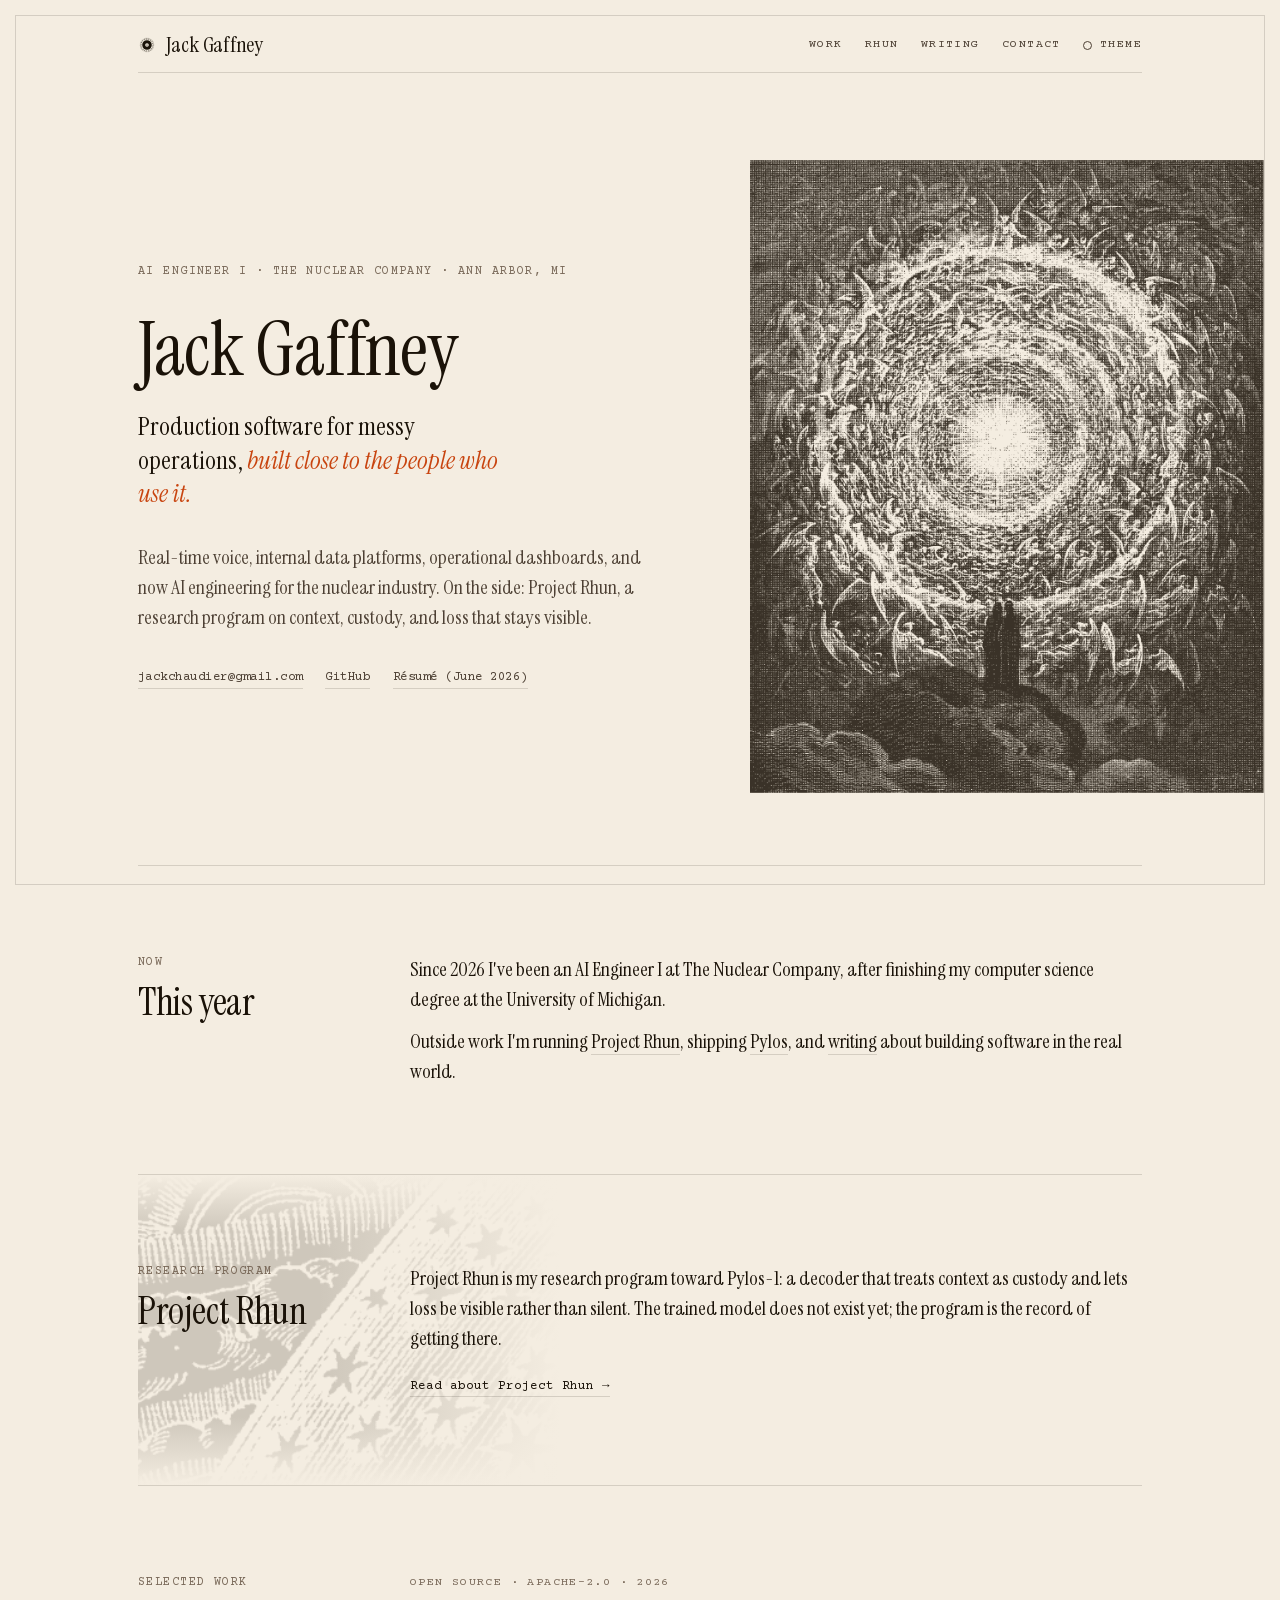
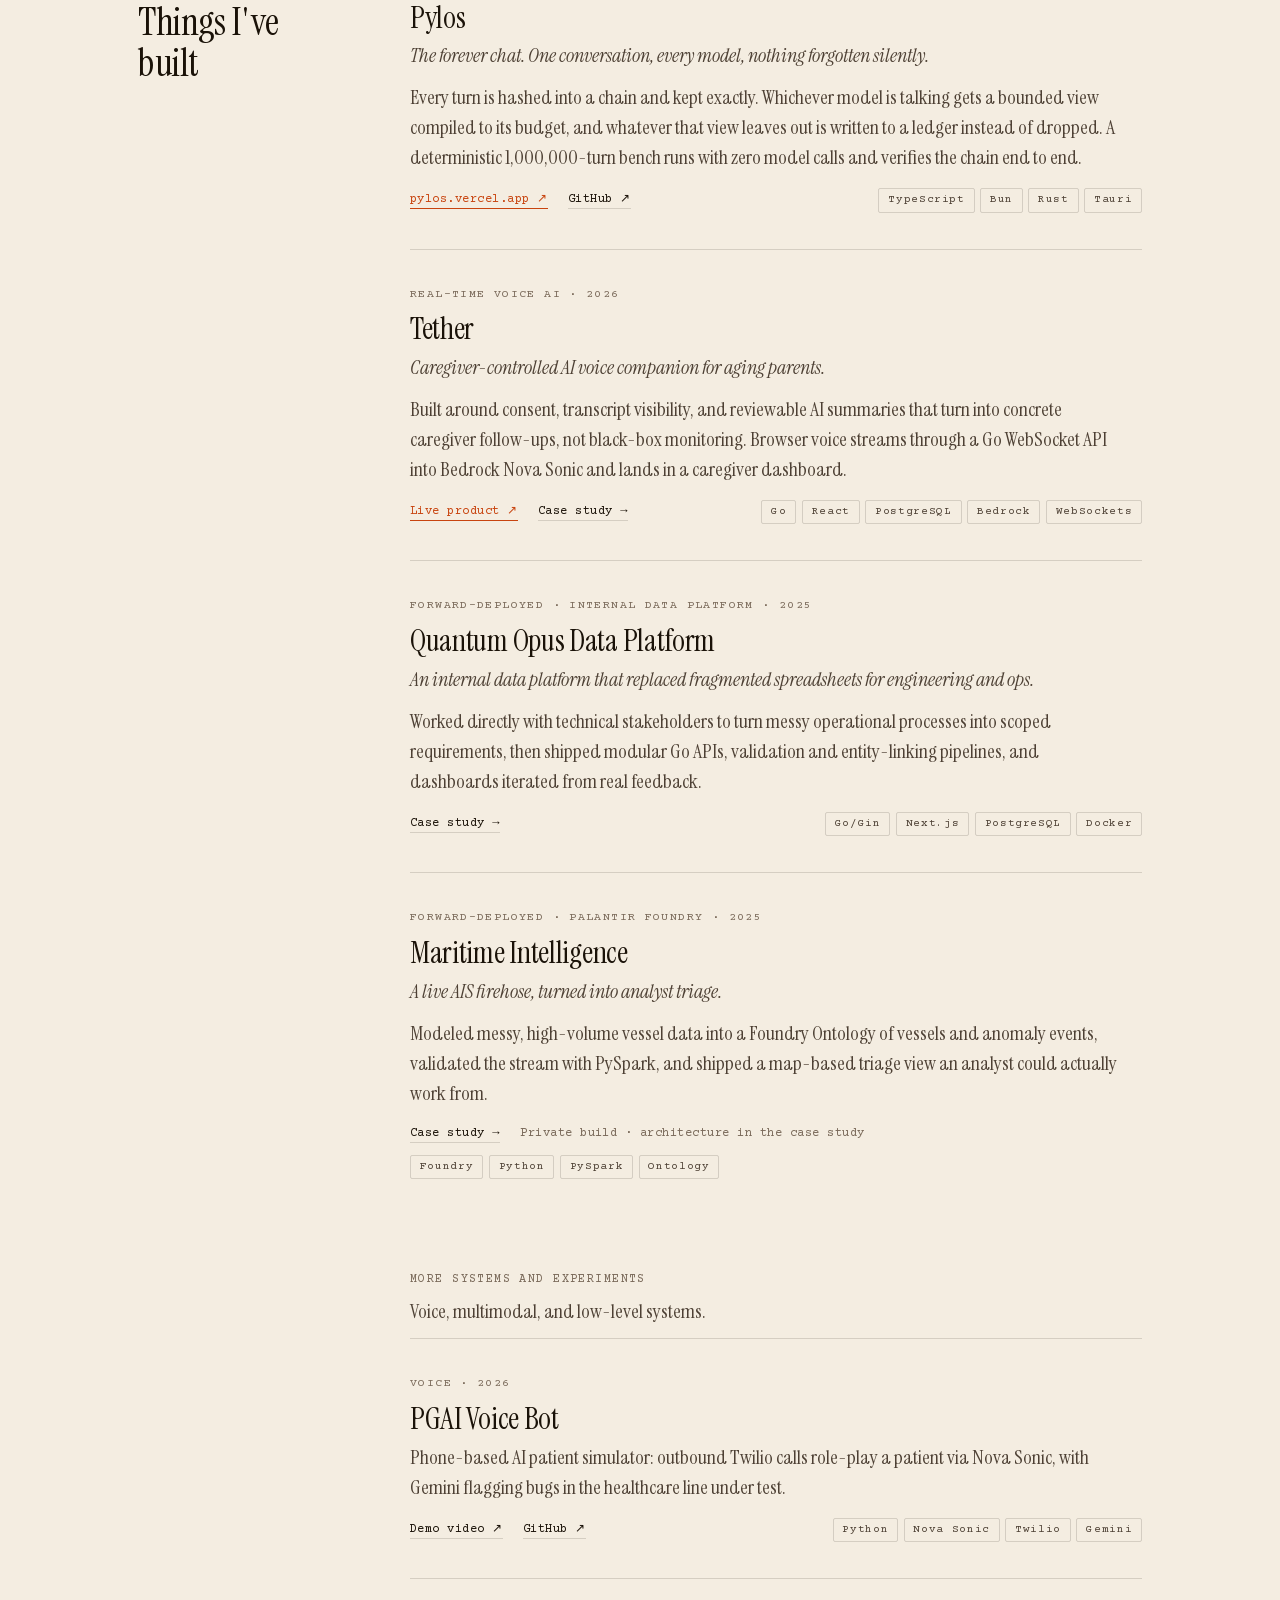
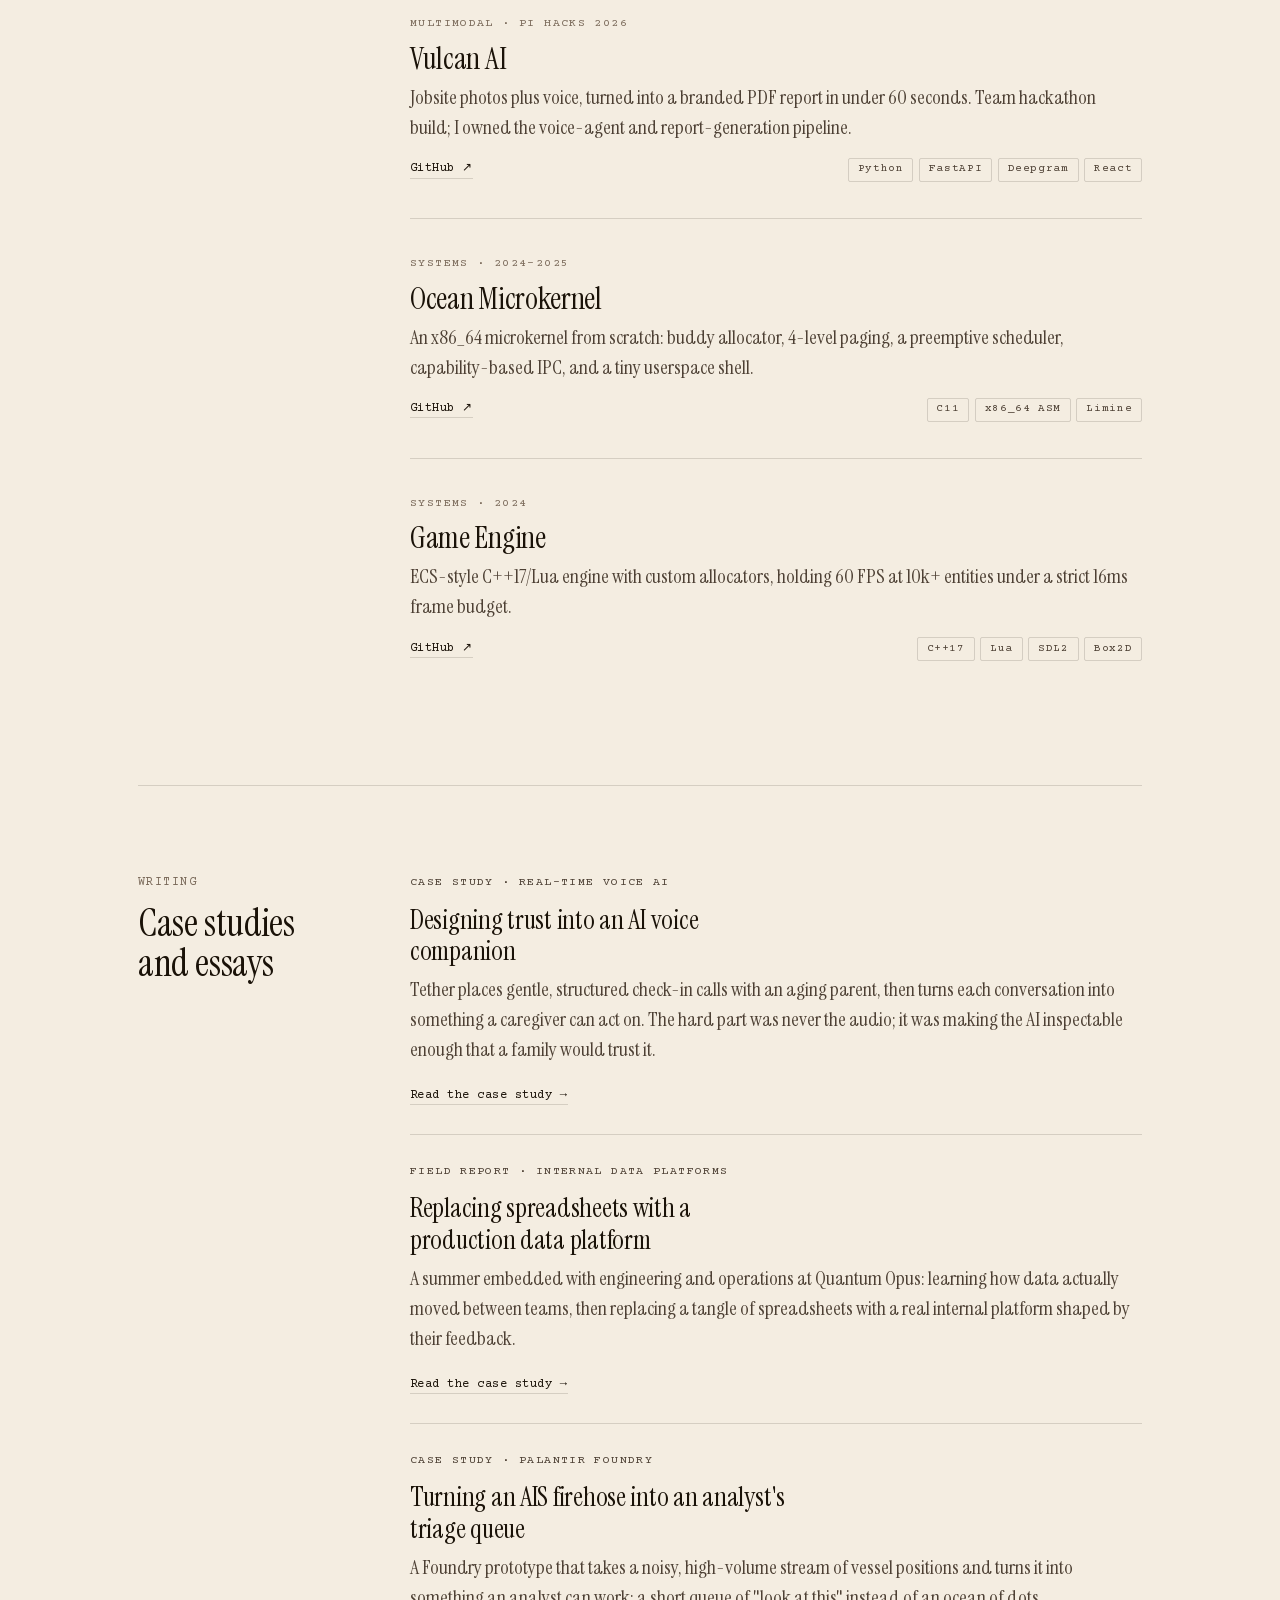
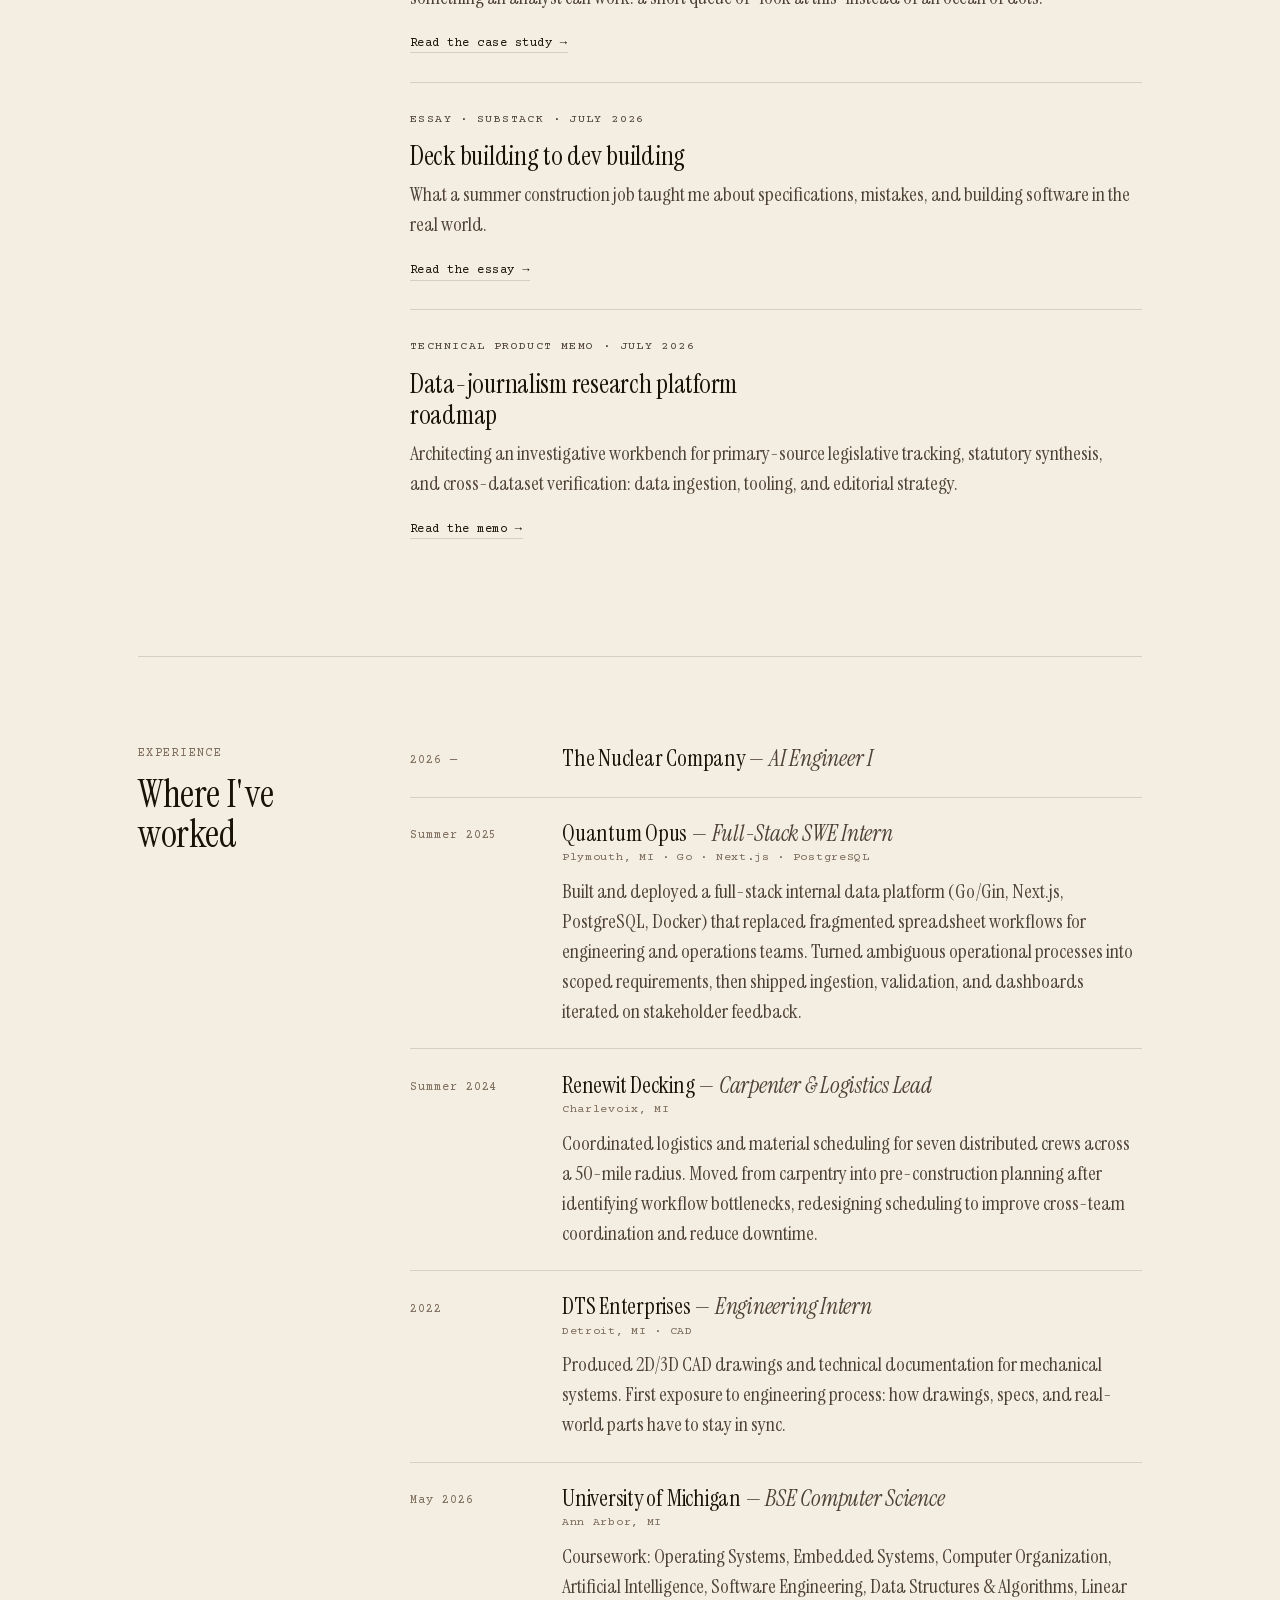
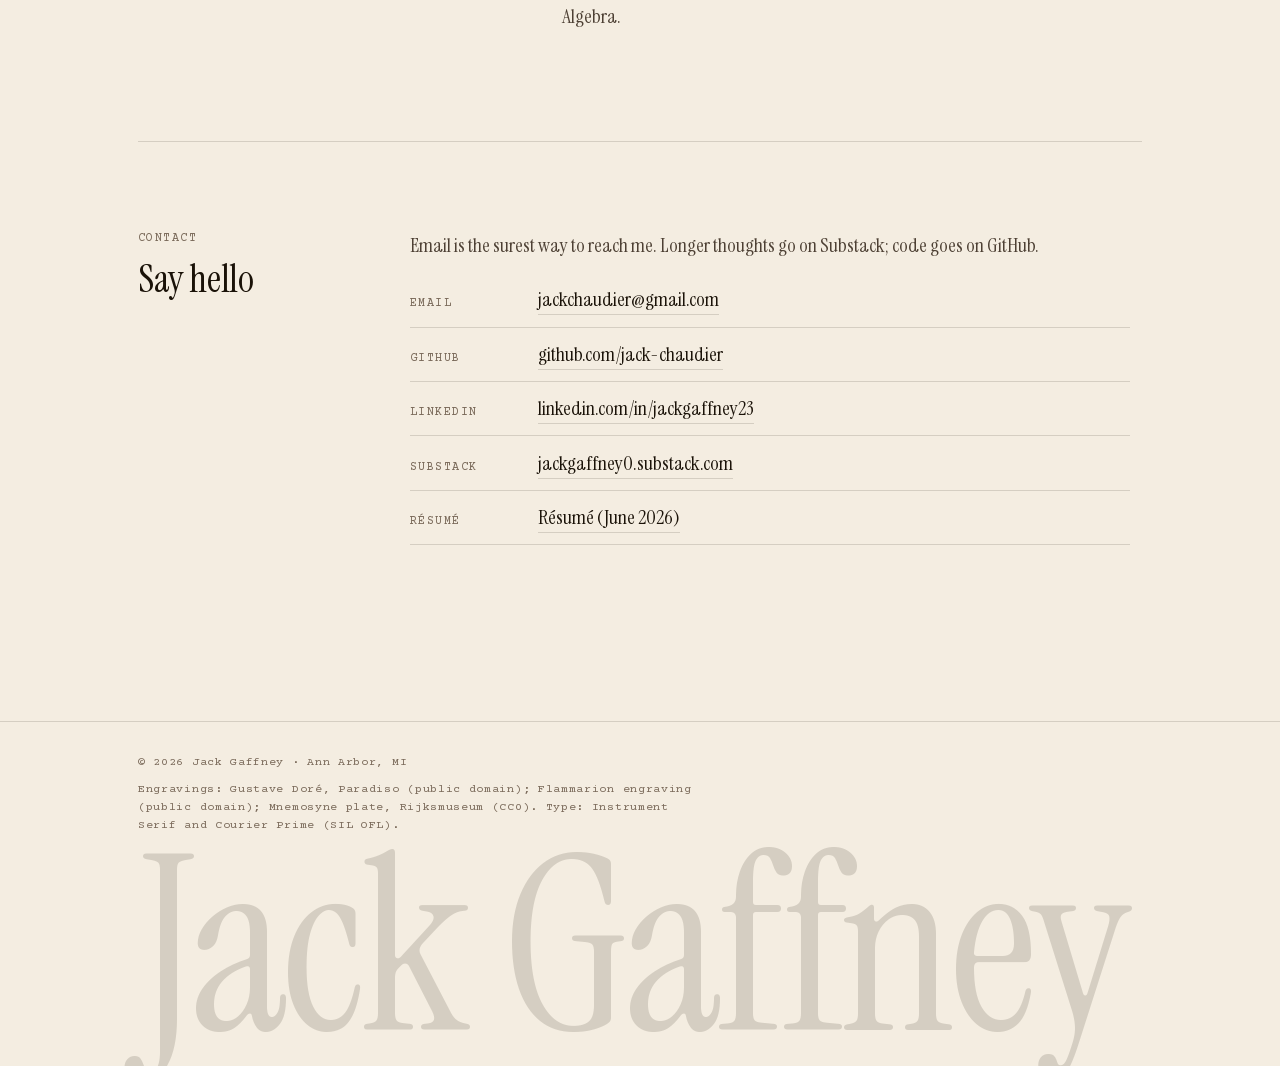
==== commit c4d46869: "Redesign portfolio: paper-and-ink system, engraved plates, Project Rhun page - New design system: se" ====
--- a/index.html
+++ b/index.html
@@ -1,530 +1,512 @@
 <!doctype html>
 <html lang="en">
-    <head>
-        <meta charset="UTF-8" />
-        <meta name="viewport" content="width=device-width, initial-scale=1.0" />
-        <meta name="theme-color" media="(prefers-color-scheme: light)" content="#f4efe6" />
-        <meta name="theme-color" media="(prefers-color-scheme: dark)" content="#0e0d0b" />
-        <meta
-            name="description"
-            content="Jack Gaffney — software and forward-deployed engineer. Production AI systems close to users: real-time voice, internal data platforms, and operational dashboards. University of Michigan CS, 2026."
-        />
-        <meta property="og:title" content="Jack Gaffney — Software & Forward-Deployed Engineer" />
-        <meta
-            property="og:description"
-            content="Production systems for messy, real-world operations — voice AI, internal data platforms, and analyst dashboards. Selected work, case studies, essays, and memos."
-        />
-        <meta property="og:type" content="website" />
-        <meta property="og:url" content="https://jack-chaudier.github.io/" />
-        <meta property="og:image" content="https://jack-chaudier.github.io/og-image.png" />
-        <meta property="og:image:width" content="1200" />
-        <meta property="og:image:height" content="630" />
-        <meta name="twitter:card" content="summary_large_image" />
-        <meta name="twitter:image" content="https://jack-chaudier.github.io/og-image.png" />
-        <meta name="twitter:site" content="@Jack_Gaffney_" />
-        <meta name="twitter:creator" content="@Jack_Gaffney_" />
-        <meta name="twitter:title" content="Jack Gaffney — Software & Forward-Deployed Engineer" />
-        <meta
-            name="twitter:description"
-            content="Production systems for messy, real-world operations — voice AI, internal data platforms, and analyst dashboards. Selected work, case studies, essays, and memos."
-        />
-        <meta name="referrer" content="strict-origin-when-cross-origin" />
-        <meta
-            http-equiv="Content-Security-Policy"
-            content="default-src 'self'; base-uri 'self'; connect-src 'self'; font-src 'self' https://fonts.gstatic.com; img-src 'self' data: https:; object-src 'none'; script-src 'self' 'unsafe-inline'; style-src 'self' 'unsafe-inline' https://fonts.googleapis.com;"
-        />
-        <link rel="canonical" href="https://jack-chaudier.github.io/" />
-        <link rel="manifest" href="/manifest.webmanifest" />
-        <title>Jack Gaffney — Software &amp; Forward-Deployed Engineer</title>
-        <script>
-            (function () {
-                const root = document.documentElement;
-                root.classList.add("js");
-                try {
-                    const storedTheme = localStorage.getItem("jg-theme");
-                    const prefersDark = window.matchMedia("(prefers-color-scheme: dark)").matches;
-                    root.setAttribute("data-theme", storedTheme || (prefersDark ? "dark" : "light"));
-                } catch (error) {
-                    root.setAttribute(
-                        "data-theme",
-                        window.matchMedia("(prefers-color-scheme: dark)").matches ? "dark" : "light"
-                    );
-                }
-            })();
-        </script>
-        <link rel="icon" href="/favicon.svg" type="image/svg+xml" />
-        <link rel="alternate icon" href="/favicon.ico" />
-        <link rel="shortcut icon" href="/favicon.ico" />
-        <link rel="apple-touch-icon" sizes="192x192" href="/icon-192.png" />
-        <link rel="preconnect" href="https://fonts.googleapis.com" />
-        <link rel="preconnect" href="https://fonts.gstatic.com" crossorigin />
-        <link
-            rel="preload"
-            as="style"
-            href="https://fonts.googleapis.com/css2?family=Fraunces:ital,opsz,wght,SOFT,WONK@0,9..144,300..700,0,0;1,9..144,300..700,0,0&amp;family=JetBrains+Mono:wght@400;500&amp;display=swap"
-        />
-        <link
-            href="https://fonts.googleapis.com/css2?family=Fraunces:ital,opsz,wght,SOFT,WONK@0,9..144,300..700,0,0;1,9..144,300..700,0,0&amp;family=JetBrains+Mono:wght@400;500&amp;display=swap"
-            rel="stylesheet"
-            media="print"
-            onload="this.media='all'"
-        />
-        <noscript>
-            <link
-                href="https://fonts.googleapis.com/css2?family=Fraunces:ital,opsz,wght,SOFT,WONK@0,9..144,300..700,0,0;1,9..144,300..700,0,0&amp;family=JetBrains+Mono:wght@400;500&amp;display=swap"
-                rel="stylesheet"
-            />
-        </noscript>
-        <link rel="stylesheet" href="/style.css" />
-        <script type="application/ld+json">
-        {
-            "@context": "https://schema.org",
-            "@type": "Person",
-            "name": "Jack Gaffney",
-            "url": "https://jack-chaudier.github.io/",
-            "jobTitle": "Software Engineer / Forward-Deployed Engineer",
-            "description": "Software and forward-deployed engineer building production systems close to users: real-time voice, internal data platforms, and operational dashboards.",
-            "sameAs": [
-                "https://github.com/jack-chaudier",
-                "https://linkedin.com/in/jackgaffney23",
-                "https://x.com/Jack_Gaffney_",
-                "https://jackgaffney0.substack.com"
-            ],
-            "alumniOf": {
-                "@type": "CollegeOrUniversity",
-                "name": "University of Michigan"
-            },
-            "knowsAbout": ["Forward-Deployed Engineering", "Palantir Foundry", "LLM Agents", "Voice AI", "Data Platforms", "Full-Stack Engineering", "Systems Programming", "Python", "TypeScript", "Go", "C++"]
-        }
-        </script>
-    </head>
-    <body>
-        <a href="#main" class="skip-link">Skip to main content</a>
-
-        <!-- ===== icon sprite ===== -->
-        <svg class="sprite" xmlns="http://www.w3.org/2000/svg" aria-hidden="true" focusable="false">
-            <symbol id="i-mail" viewBox="0 0 24 24"><g fill="none" stroke="currentColor" stroke-width="1.6" stroke-linecap="round" stroke-linejoin="round"><rect x="2.6" y="4.8" width="18.8" height="14.4" rx="1.6"/><path d="m3.5 6.3 8.5 6.5 8.5-6.5"/></g></symbol>
-            <symbol id="i-github" viewBox="0 0 24 24"><path fill="currentColor" d="M12 .5C5.73.5.5 5.73.5 12c0 5.08 3.29 9.39 7.86 10.91.58.11.79-.25.79-.5v-1.77c-3.2.7-3.88-1.54-3.88-1.54-.52-1.33-1.28-1.68-1.28-1.68-1.05-.72.08-.7.08-.7 1.16.08 1.77 1.19 1.77 1.19 1.03 1.77 2.7 1.26 3.36.96.1-.75.4-1.26.73-1.55-2.55-.29-5.24-1.28-5.24-5.68 0-1.25.45-2.28 1.18-3.08-.12-.29-.51-1.46.11-3.05 0 0 .96-.31 3.15 1.18a10.9 10.9 0 0 1 5.74 0c2.18-1.49 3.14-1.18 3.14-1.18.63 1.59.24 2.76.12 3.05.74.8 1.18 1.83 1.18 3.08 0 4.41-2.7 5.38-5.26 5.67.41.36.78 1.06.78 2.14v3.17c0 .25.21.61.8.5A11.5 11.5 0 0 0 23.5 12C23.5 5.73 18.27.5 12 .5Z"/></symbol>
-            <symbol id="i-linkedin" viewBox="0 0 24 24"><path fill="currentColor" d="M20.45 20.45h-3.55v-5.57c0-1.33-.03-3.04-1.85-3.04-1.86 0-2.14 1.45-2.14 2.94v5.67H9.35V9h3.41v1.56h.05c.48-.9 1.64-1.85 3.37-1.85 3.6 0 4.27 2.37 4.27 5.46v6.28ZM5.34 7.43a2.06 2.06 0 1 1 0-4.13 2.06 2.06 0 0 1 0 4.13Zm1.78 13.02H3.56V9h3.56v11.45ZM22.22 0H1.77C.79 0 0 .77 0 1.73v20.54C0 23.23.79 24 1.77 24h20.45c.98 0 1.78-.77 1.78-1.73V1.73C24 .77 23.2 0 22.22 0Z"/></symbol>
-            <symbol id="i-x" viewBox="0 0 24 24"><path fill="currentColor" d="M18.24 2.25h3.31l-7.23 8.26 8.5 11.24h-6.68l-5.21-6.82-5.97 6.82H1.65l7.73-8.84L1.25 2.25h6.83l4.71 6.23 5.45-6.23Zm-1.16 17.52h1.83L7.08 4.13H5.12l11.96 15.64Z"/></symbol>
-            <symbol id="i-substack" viewBox="0 0 24 24"><path fill="currentColor" d="M22.54 8.24H1.46V5.4h21.08v2.84ZM1.46 10.81V24L12 18.11 22.54 24V10.81H1.46ZM22.54 0H1.46v2.84h21.08V0Z"/></symbol>
-            <symbol id="i-file" viewBox="0 0 24 24"><g fill="none" stroke="currentColor" stroke-width="1.6" stroke-linecap="round" stroke-linejoin="round"><path d="M13.9 2.8H6.8a1.6 1.6 0 0 0-1.6 1.6v15.2a1.6 1.6 0 0 0 1.6 1.6h10.4a1.6 1.6 0 0 0 1.6-1.6V7.4Z"/><path d="M13.8 2.9v4.6h4.7"/><path d="M8.6 13.2h6.8M8.6 16.6h6.8"/></g></symbol>
-            <symbol id="i-ext" viewBox="0 0 24 24"><g fill="none" stroke="currentColor" stroke-width="1.9" stroke-linecap="round" stroke-linejoin="round"><path d="M7.6 16.4 16.4 7.6"/><path d="M9.4 7.6h7v7"/></g></symbol>
-            <symbol id="i-play" viewBox="0 0 24 24"><g fill="none" stroke="currentColor" stroke-width="1.6" stroke-linecap="round" stroke-linejoin="round"><circle cx="12" cy="12" r="9.2"/><path d="M10.2 8.6 15.6 12l-5.4 3.4Z"/></g></symbol>
-            <symbol id="i-doc" viewBox="0 0 24 24"><g fill="none" stroke="currentColor" stroke-width="1.6" stroke-linecap="round" stroke-linejoin="round"><path d="M4.6 3.8h14.8v16.4H4.6Z"/><path d="M7.8 8h8.4M7.8 11.6h8.4M7.8 15.2h5.2"/></g></symbol>
-            <symbol id="i-sun" viewBox="0 0 24 24"><g fill="none" stroke="currentColor" stroke-width="1.7" stroke-linecap="round"><circle cx="12" cy="12" r="4.2" fill="currentColor" stroke="none"/><path d="M12 1.8v2.6M12 19.6v2.6M4.8 4.8l1.9 1.9M17.3 17.3l1.9 1.9M1.8 12h2.6M19.6 12h2.6M4.8 19.2l1.9-1.9M17.3 6.7l1.9-1.9"/></g></symbol>
-            <symbol id="i-moon" viewBox="0 0 24 24"><path fill="currentColor" d="M21 13A9 9 0 1 1 11 3a7 7 0 0 0 10 10Z"/></symbol>
-        </svg>
-
+<head>
+    <meta charset="utf-8">
+    <meta name="viewport" content="width=device-width, initial-scale=1">
+    <meta name="theme-color" media="(prefers-color-scheme: light)" content="#f4ede1">
+    <meta name="theme-color" media="(prefers-color-scheme: dark)" content="#121110">
+    <title>Jack Gaffney — AI Engineer</title>
+    <meta name="description" content="Jack Gaffney — AI Engineer I at The Nuclear Company. Production software for messy operations: real-time voice, internal data platforms, operational dashboards. Project Rhun, Pylos, and long-form writing on building software in the real world.">
+    <meta property="og:title" content="Jack Gaffney — AI Engineer">
+    <meta property="og:description" content="AI Engineer I at The Nuclear Company. Production software for messy operations, Project Rhun, Pylos, and writing on building software in the real world.">
+    <meta property="og:type" content="website">
+    <meta property="og:url" content="https://jack-chaudier.github.io/">
+    <meta property="og:image" content="https://jack-chaudier.github.io/og-image.png">
+    <meta property="og:image:width" content="1200">
+    <meta property="og:image:height" content="630">
+    <meta property="og:image:alt" content="Jack Gaffney — AI Engineer I, The Nuclear Company">
+    <meta name="twitter:card" content="summary_large_image">
+    <meta name="twitter:site" content="@jackchaudier">
+    <meta name="twitter:creator" content="@jackchaudier">
+    <meta name="twitter:title" content="Jack Gaffney — AI Engineer">
+    <meta name="twitter:description" content="AI Engineer I at The Nuclear Company. Production software for messy operations, Project Rhun, Pylos, and writing on building software in the real world.">
+    <meta name="twitter:image" content="https://jack-chaudier.github.io/og-image.png">
+    <meta name="referrer" content="strict-origin-when-cross-origin">
+    <meta http-equiv="Content-Security-Policy" content="default-src 'self'; base-uri 'self'; connect-src 'self'; font-src 'self'; img-src 'self' data:; object-src 'none'; script-src 'self' 'unsafe-inline'; style-src 'self' 'unsafe-inline'; form-action 'none'; frame-ancestors 'none';">
+    <link rel="canonical" href="https://jack-chaudier.github.io/">
+    <link rel="icon" href="/favicon.ico" sizes="32x32">
+    <link rel="icon" href="/favicon.svg" type="image/svg+xml">
+    <link rel="apple-touch-icon" href="/apple-touch-icon.png">
+    <link rel="manifest" href="/manifest.webmanifest">
+    <link rel="preload" href="/fonts/instrument-serif-latin.woff2" as="font" type="font/woff2" crossorigin>
+    <link rel="preload" href="/fonts/instrument-serif-italic-latin.woff2" as="font" type="font/woff2" crossorigin>
+    <link rel="preload" href="/fonts/courier-prime-latin.woff2" as="font" type="font/woff2" crossorigin>
+    <link rel="stylesheet" href="/style.css">
+    <script>
+        (function () {
+            var root = document.documentElement;
+            root.classList.add("js");
+            var prefersDark = window.matchMedia("(prefers-color-scheme: dark)").matches;
+            var theme = prefersDark ? "dark" : "light";
+            try {
+                var stored = localStorage.getItem("jg-theme");
+                if (stored === "light" || stored === "dark") theme = stored;
+            } catch (e) { /* storage unavailable */ }
+            root.setAttribute("data-theme", theme);
+        })();
+    </script>
+    <script type="application/ld+json">
+    {
+        "@context": "https://schema.org",
+        "@type": "Person",
+        "name": "Jack Gaffney",
+        "url": "https://jack-chaudier.github.io/",
+        "jobTitle": "AI Engineer",
+        "worksFor": {
+            "@type": "Organization",
+            "name": "The Nuclear Company"
+        },
+        "description": "AI Engineer I at The Nuclear Company. Builds production software for messy, real-world operations: real-time voice, internal data platforms, and operational dashboards. Runs Project Rhun, a research program toward Pylos-1.",
+        "sameAs": [
+            "https://github.com/jack-chaudier",
+            "https://linkedin.com/in/jackgaffney23",
+            "https://x.com/jackchaudier",
+            "https://jackgaffney0.substack.com/"
+        ],
+        "alumniOf": {
+            "@type": "CollegeOrUniversity",
+            "name": "University of Michigan"
+        },
+        "knowsAbout": ["AI Engineering", "LLM Agents", "Voice AI", "Data Platforms", "Palantir Foundry", "Full-Stack Engineering", "Systems Programming", "Python", "TypeScript", "Go", "Rust", "C++"]
+    }
+    </script>
+</head>
+<body>
+    <a class="skip-link" href="#main">Skip to content</a>
+    <div class="frame" aria-hidden="true"></div>
+
+    <header class="site-head">
+        <nav class="topnav" aria-label="Primary">
+            <a class="wordmark" href="/"><span class="mark" aria-hidden="true"><svg xmlns="http://www.w3.org/2000/svg" viewBox="0 0 64 64" fill="none" stroke="currentColor"><circle cx="32" cy="32" r="11.75" stroke-width="10.5"/><circle cx="32" cy="32" r="2.2" fill="currentColor" stroke="none"/><circle cx="32" cy="32" r="21" stroke-width="2.4" stroke-linecap="round" stroke-dasharray="0 6.597" transform="rotate(-90 32 32)"/><circle cx="32" cy="32" r="24" stroke-width="1.2" stroke-linecap="round" stroke-dasharray="0 5.027" transform="rotate(-90 32 32)"/></svg></span><span>Jack Gaffney</span></a>
+            <div class="topnav-links mono">
+                <a href="/#work">Work</a>
+                <a href="/rhun/">Rhun</a>
+                <a href="/writing/">Writing</a>
+                <a href="/#contact">Contact</a>
+                <button class="theme-toggle" id="themeToggle" type="button" aria-label="Toggle color theme" aria-pressed="false">theme</button>
+            </div>
+        </nav>
+    </header>
+
+    <main class="shell" id="main">
+
+        <!-- ========== HERO ========== -->
+        <section class="hero" aria-label="Introduction">
+            <div class="hero-copy">
+                <p class="eyebrow">AI Engineer I · The Nuclear Company · Ann Arbor, MI</p>
+                <h1>Jack Gaffney</h1>
+                <p class="role">Production software for messy operations, <em>built close to the people who use it.</em></p>
+                <p class="lede">
+                    Real-time voice, internal data platforms, operational dashboards, and now AI
+                    engineering for the nuclear industry. On the side: Project Rhun, a research
+                    program on context, custody, and loss that stays visible.
+                </p>
+                <div class="hero-meta mono">
+                    <a href="mailto:jackchaudier@gmail.com">jackchaudier@gmail.com</a>
+                    <a href="https://github.com/jack-chaudier" target="_blank" rel="noopener noreferrer">GitHub</a>
+                    <a href="/jack_gaffney_resume.pdf" target="_blank" rel="noopener noreferrer">Résumé (June 2026)</a>
+                </div>
+            </div>
+            <figure class="hero-plate" aria-hidden="true">
+                <div class="plate plate--hero plate--empyrean"></div>
+            </figure>
+        </section>
+
+        <!-- ========== NOW ========== -->
+        <section class="section now" id="now" aria-labelledby="now-title">
+            <div class="section-head">
+                <span class="eyebrow">Now</span>
+                <h2 id="now-title">This year</h2>
+            </div>
+            <div class="section-body">
+                <p>
+                    Since 2026 I've been an AI Engineer I at The Nuclear Company, after finishing
+                    my computer science degree at the University of Michigan.
+                </p>
+                <p>
+                    Outside work I'm running <a href="/rhun/">Project Rhun</a>, shipping
+                    <a href="https://github.com/jack-chaudier/pylos" target="_blank" rel="noopener noreferrer">Pylos</a>,
+                    and <a href="https://jackgaffney0.substack.com/" target="_blank" rel="noopener noreferrer">writing</a>
+                    about building software in the real world.
+                </p>
+            </div>
+        </section>
+
+        <!-- ========== PROJECT RHUN ========== -->
+        <section class="section rhun-teaser" id="rhun" aria-labelledby="rhun-title">
+            <div class="plate plate--band plate--firmament" aria-hidden="true"></div>
+            <div class="section-head">
+                <span class="eyebrow">Research program</span>
+                <h2 id="rhun-title">Project Rhun</h2>
+            </div>
+            <div class="rhun-copy">
+                <p>
+                    Project Rhun is my research program toward Pylos-1: a decoder that treats
+                    context as custody and lets loss be visible rather than silent. The trained
+                    model does not exist yet; the program is the record of getting there.
+                </p>
+                <a class="rhun-cta" href="/rhun/">Read about Project Rhun →</a>
+            </div>
+        </section>
+
+        <!-- ========== SELECTED WORK ========== -->
+        <section class="section" id="work" aria-labelledby="work-title">
+            <div class="section-head">
+                <span class="eyebrow">Selected work</span>
+                <h2 id="work-title">Things I've built</h2>
+            </div>
+            <div class="section-body">
+
+                <article class="feature">
+                    <p class="feature-meta">Open source · Apache-2.0 · 2026</p>
+                    <h3>Pylos</h3>
+                    <p class="subtitle">The forever chat. One conversation, every model, nothing forgotten silently.</p>
+                    <p class="desc">
+                        Every turn is hashed into a chain and kept exactly. Whichever model is talking
+                        gets a bounded view compiled to its budget, and whatever that view leaves out is
+                        written to a ledger instead of dropped. A deterministic 1,000,000-turn bench runs
+                        with zero model calls and verifies the chain end to end.
+                    </p>
+                    <div class="feature-foot">
+                        <div class="feature-links" aria-label="Pylos links">
+                            <a class="link-primary" href="https://pylos.vercel.app" target="_blank" rel="noopener noreferrer">pylos.vercel.app ↗</a>
+                            <a href="https://github.com/jack-chaudier/pylos" target="_blank" rel="noopener noreferrer">GitHub ↗</a>
+                        </div>
+                        <div class="stack">
+                            <span class="chip">TypeScript</span>
+                            <span class="chip">Bun</span>
+                            <span class="chip">Rust</span>
+                            <span class="chip">Tauri</span>
+                        </div>
+                    </div>
+                </article>
+
+                <article class="feature">
+                    <p class="feature-meta">Real-time voice AI · 2026</p>
+                    <h3>Tether</h3>
+                    <p class="subtitle">Caregiver-controlled AI voice companion for aging parents.</p>
+                    <p class="desc">
+                        Built around consent, transcript visibility, and reviewable AI summaries that
+                        turn into concrete caregiver follow-ups, not black-box monitoring. Browser voice
+                        streams through a Go WebSocket API into Bedrock Nova Sonic and lands in a
+                        caregiver dashboard.
+                    </p>
+                    <div class="feature-foot">
+                        <div class="feature-links" aria-label="Tether links">
+                            <a class="link-primary" href="https://tetherai.vercel.app/" target="_blank" rel="noopener noreferrer">Live product ↗</a>
+                            <a href="/writing/tether/">Case study →</a>
+                        </div>
+                        <div class="stack">
+                            <span class="chip">Go</span>
+                            <span class="chip">React</span>
+                            <span class="chip">PostgreSQL</span>
+                            <span class="chip">Bedrock</span>
+                            <span class="chip">WebSockets</span>
+                        </div>
+                    </div>
+                </article>
+
+                <article class="feature">
+                    <p class="feature-meta">Forward-deployed · Internal data platform · 2025</p>
+                    <h3>Quantum Opus Data Platform</h3>
+                    <p class="subtitle">An internal data platform that replaced fragmented spreadsheets for engineering and ops.</p>
+                    <p class="desc">
+                        Worked directly with technical stakeholders to turn messy operational processes
+                        into scoped requirements, then shipped modular Go APIs, validation and
+                        entity-linking pipelines, and dashboards iterated from real feedback.
+                    </p>
+                    <div class="feature-foot">
+                        <div class="feature-links" aria-label="Quantum Opus links">
+                            <a href="/writing/quantum-opus/">Case study →</a>
+                        </div>
+                        <div class="stack">
+                            <span class="chip">Go/Gin</span>
+                            <span class="chip">Next.js</span>
+                            <span class="chip">PostgreSQL</span>
+                            <span class="chip">Docker</span>
+                        </div>
+                    </div>
+                </article>
+
+                <article class="feature">
+                    <p class="feature-meta">Forward-deployed · Palantir Foundry · 2025</p>
+                    <h3>Maritime Intelligence</h3>
+                    <p class="subtitle">A live AIS firehose, turned into analyst triage.</p>
+                    <p class="desc">
+                        Modeled messy, high-volume vessel data into a Foundry Ontology of vessels and
+                        anomaly events, validated the stream with PySpark, and shipped a map-based
+                        triage view an analyst could actually work from.
+                    </p>
+                    <div class="feature-foot">
+                        <div class="feature-links" aria-label="Maritime Intelligence links">
+                            <a href="/writing/maritime/">Case study →</a>
+                            <span class="muted">Private build · architecture in the case study</span>
+                        </div>
+                        <div class="stack">
+                            <span class="chip">Foundry</span>
+                            <span class="chip">Python</span>
+                            <span class="chip">PySpark</span>
+                            <span class="chip">Ontology</span>
+                        </div>
+                    </div>
+                </article>
+
+                <div class="subhead">
+                    <span class="caps">More systems and experiments</span>
+                    <p>Voice, multimodal, and low-level systems.</p>
+                </div>
+
+                <article class="feature">
+                    <p class="feature-meta">Voice · 2026</p>
+                    <h3>PGAI Voice Bot</h3>
+                    <p class="desc">
+                        Phone-based AI patient simulator: outbound Twilio calls role-play a patient via
+                        Nova Sonic, with Gemini flagging bugs in the healthcare line under test.
+                    </p>
+                    <div class="feature-foot">
+                        <div class="feature-links" aria-label="PGAI links">
+                            <a href="https://www.loom.com/share/a90aece04a4b4eaa8a6c4e8034c57ef6" target="_blank" rel="noopener noreferrer">Demo video ↗</a>
+                            <a href="https://github.com/jack-chaudier/pgai" target="_blank" rel="noopener noreferrer">GitHub ↗</a>
+                        </div>
+                        <div class="stack">
+                            <span class="chip">Python</span>
+                            <span class="chip">Nova&nbsp;Sonic</span>
+                            <span class="chip">Twilio</span>
+                            <span class="chip">Gemini</span>
+                        </div>
+                    </div>
+                </article>
+
+                <article class="feature">
+                    <p class="feature-meta">Multimodal · Pi Hacks 2026</p>
+                    <h3>Vulcan AI</h3>
+                    <p class="desc">
+                        Jobsite photos plus voice, turned into a branded PDF report in under 60 seconds.
+                        Team hackathon build; I owned the voice-agent and report-generation pipeline.
+                    </p>
+                    <div class="feature-foot">
+                        <div class="feature-links" aria-label="Vulcan AI links">
+                            <a href="https://github.com/montben/VulcanAI" target="_blank" rel="noopener noreferrer">GitHub ↗</a>
+                        </div>
+                        <div class="stack">
+                            <span class="chip">Python</span>
+                            <span class="chip">FastAPI</span>
+                            <span class="chip">Deepgram</span>
+                            <span class="chip">React</span>
+                        </div>
+                    </div>
+                </article>
+
+                <article class="feature">
+                    <p class="feature-meta">Systems · 2024–2025</p>
+                    <h3>Ocean Microkernel</h3>
+                    <p class="desc">
+                        An x86_64 microkernel from scratch: buddy allocator, 4-level paging, a
+                        preemptive scheduler, capability-based IPC, and a tiny userspace shell.
+                    </p>
+                    <div class="feature-foot">
+                        <div class="feature-links" aria-label="Ocean Microkernel links">
+                            <a href="https://github.com/jack-chaudier/ocean-linux" target="_blank" rel="noopener noreferrer">GitHub ↗</a>
+                        </div>
+                        <div class="stack">
+                            <span class="chip">C11</span>
+                            <span class="chip">x86_64&nbsp;ASM</span>
+                            <span class="chip">Limine</span>
+                        </div>
+                    </div>
+                </article>
+
+                <article class="feature">
+                    <p class="feature-meta">Systems · 2024</p>
+                    <h3>Game Engine</h3>
+                    <p class="desc">
+                        ECS-style C++17/Lua engine with custom allocators, holding 60 FPS at 10k+
+                        entities under a strict 16ms frame budget.
+                    </p>
+                    <div class="feature-foot">
+                        <div class="feature-links" aria-label="Game Engine links">
+                            <a href="https://github.com/jack-chaudier/fr-ocean-engine" target="_blank" rel="noopener noreferrer">GitHub ↗</a>
+                        </div>
+                        <div class="stack">
+                            <span class="chip">C++17</span>
+                            <span class="chip">Lua</span>
+                            <span class="chip">SDL2</span>
+                            <span class="chip">Box2D</span>
+                        </div>
+                    </div>
+                </article>
+
+            </div>
+        </section>
+
+        <!-- ========== WRITING ========== -->
+        <section class="section" id="writing" aria-labelledby="writing-title">
+            <div class="section-head">
+                <span class="eyebrow">Writing</span>
+                <h2 id="writing-title">Case studies and essays</h2>
+            </div>
+            <div class="writing-list">
+
+                <article class="writing-item">
+                    <p class="walkthrough-kicker">Case study · Real-time voice AI</p>
+                    <h3><a href="/writing/tether/">Designing trust into an AI voice companion</a></h3>
+                    <p>
+                        Tether places gentle, structured check-in calls with an aging parent, then turns
+                        each conversation into something a caregiver can act on. The hard part was never
+                        the audio; it was making the AI inspectable enough that a family would trust it.
+                    </p>
+                    <a class="source" href="/writing/tether/">Read the case study →</a>
+                </article>
+
+                <article class="writing-item">
+                    <p class="walkthrough-kicker">Field report · Internal data platforms</p>
+                    <h3><a href="/writing/quantum-opus/">Replacing spreadsheets with a production data platform</a></h3>
+                    <p>
+                        A summer embedded with engineering and operations at Quantum Opus: learning how
+                        data actually moved between teams, then replacing a tangle of spreadsheets with a
+                        real internal platform shaped by their feedback.
+                    </p>
+                    <a class="source" href="/writing/quantum-opus/">Read the case study →</a>
+                </article>
+
+                <article class="writing-item">
+                    <p class="walkthrough-kicker">Case study · Palantir Foundry</p>
+                    <h3><a href="/writing/maritime/">Turning an AIS firehose into an analyst's triage queue</a></h3>
+                    <p>
+                        A Foundry prototype that takes a noisy, high-volume stream of vessel positions and
+                        turns it into something an analyst can work: a short queue of "look at this"
+                        instead of an ocean of dots.
+                    </p>
+                    <a class="source" href="/writing/maritime/">Read the case study →</a>
+                </article>
+
+                <article class="writing-item">
+                    <p class="walkthrough-kicker">Essay · Substack · July 2026</p>
+                    <h3><a href="/writing/deck-building/">Deck building to dev building</a></h3>
+                    <p>
+                        What a summer construction job taught me about specifications, mistakes, and
+                        building software in the real world.
+                    </p>
+                    <a class="source" href="/writing/deck-building/">Read the essay →</a>
+                </article>
+
+                <article class="writing-item">
+                    <p class="walkthrough-kicker">Technical product memo · July 2026</p>
+                    <h3><a href="/writing/research-platform-memo/">Data-journalism research platform roadmap</a></h3>
+                    <p>
+                        Architecting an investigative workbench for primary-source legislative tracking,
+                        statutory synthesis, and cross-dataset verification: data ingestion, tooling, and
+                        editorial strategy.
+                    </p>
+                    <a class="source" href="/writing/research-platform-memo/">Read the memo →</a>
+                </article>
+
+            </div>
+        </section>
+
+        <!-- ========== EXPERIENCE ========== -->
+        <section class="section" id="experience" aria-labelledby="experience-title">
+            <div class="section-head">
+                <span class="eyebrow">Experience</span>
+                <h2 id="experience-title">Where I've worked</h2>
+            </div>
+            <div class="section-body">
+
+                <div class="work-row">
+                    <div class="when">2026 —</div>
+                    <div>
+                        <h3>The Nuclear Company <span class="role">— AI Engineer I</span></h3>
+                    </div>
+                </div>
+
+                <div class="work-row">
+                    <div class="when">Summer 2025</div>
+                    <div>
+                        <h3>Quantum Opus <span class="role">— Full-Stack SWE Intern</span></h3>
+                        <p class="where">Plymouth, MI · Go · Next.js · PostgreSQL</p>
+                        <p class="detail">
+                            Built and deployed a full-stack internal data platform (Go/Gin, Next.js,
+                            PostgreSQL, Docker) that replaced fragmented spreadsheet workflows for
+                            engineering and operations teams. Turned ambiguous operational processes
+                            into scoped requirements, then shipped ingestion, validation, and
+                            dashboards iterated on stakeholder feedback.
+                        </p>
+                    </div>
+                </div>
+
+                <div class="work-row">
+                    <div class="when">Summer 2024</div>
+                    <div>
+                        <h3>Renewit Decking <span class="role">— Carpenter &amp; Logistics Lead</span></h3>
+                        <p class="where">Charlevoix, MI</p>
+                        <p class="detail">
+                            Coordinated logistics and material scheduling for seven distributed crews
+                            across a 50-mile radius. Moved from carpentry into pre-construction planning
+                            after identifying workflow bottlenecks, redesigning scheduling to improve
+                            cross-team coordination and reduce downtime.
+                        </p>
+                    </div>
+                </div>
+
+                <div class="work-row">
+                    <div class="when">2022</div>
+                    <div>
+                        <h3>DTS Enterprises <span class="role">— Engineering Intern</span></h3>
+                        <p class="where">Detroit, MI · CAD</p>
+                        <p class="detail">
+                            Produced 2D/3D CAD drawings and technical documentation for mechanical
+                            systems. First exposure to engineering process: how drawings, specs, and
+                            real-world parts have to stay in sync.
+                        </p>
+                    </div>
+                </div>
+
+                <div class="work-row">
+                    <div class="when">May 2026</div>
+                    <div>
+                        <h3>University of Michigan <span class="role">— BSE Computer Science</span></h3>
+                        <p class="where">Ann Arbor, MI</p>
+                        <p class="detail">
+                            Coursework: Operating Systems, Embedded Systems, Computer Organization,
+                            Artificial Intelligence, Software Engineering, Data Structures &amp;
+                            Algorithms, Linear Algebra.
+                        </p>
+                    </div>
+                </div>
+
+            </div>
+        </section>
+
+        <!-- ========== CONTACT ========== -->
+        <section class="section" id="contact" aria-labelledby="contact-title">
+            <div class="section-head">
+                <span class="eyebrow">Contact</span>
+                <h2 id="contact-title">Say hello</h2>
+            </div>
+            <div class="section-body">
+                <p class="contact-lede">
+                    Email is the surest way to reach me. Longer thoughts go on Substack; code goes on GitHub.
+                </p>
+                <ul class="contact-list">
+                    <li><span class="caps">Email</span><a href="mailto:jackchaudier@gmail.com">jackchaudier@gmail.com</a></li>
+                    <li><span class="caps">GitHub</span><a href="https://github.com/jack-chaudier" target="_blank" rel="noopener noreferrer">github.com/jack-chaudier</a></li>
+                    <li><span class="caps">LinkedIn</span><a href="https://linkedin.com/in/jackgaffney23" target="_blank" rel="noopener noreferrer">linkedin.com/in/jackgaffney23</a></li>
+                    <li><span class="caps">Substack</span><a href="https://jackgaffney0.substack.com/" target="_blank" rel="noopener noreferrer">jackgaffney0.substack.com</a></li>
+                    <li><span class="caps">Résumé</span><a href="/jack_gaffney_resume.pdf" target="_blank" rel="noopener noreferrer">Résumé (June 2026)</a></li>
+                </ul>
+            </div>
+        </section>
+
+    </main>
+
+    <footer class="site-foot">
         <div class="shell">
-
-            <!-- ===== running head / tabs ===== -->
-            <nav class="top" aria-label="Primary">
-                <div class="wordmark"><b>Jack Gaffney</b></div>
-                <div class="topnav">
-                    <a href="/" aria-current="page">home</a>
-                    <a href="#work">work</a>
-                    <a href="/writing/">writing</a>
-                    <a href="#contact">contact</a>
-                    <button class="theme-toggle" id="themeToggle" type="button" aria-label="Toggle theme" aria-pressed="false">
-                        <svg class="icon sun" aria-hidden="true"><use href="#i-sun" /></svg>
-                        <svg class="icon moon" aria-hidden="true"><use href="#i-moon" /></svg>
-                    </button>
-                </div>
-            </nav>
-
-            <main id="main" class="sheet">
-
-                <!-- ===== title block ===== -->
-                <header class="titleblock">
-                    <p class="doc-class">Selected work &amp; writing · updated August 2026</p>
-                    <h1>Jack Gaffney</h1>
-                    <p class="title-sub">Software &amp; forward-deployed engineer</p>
-                    <p class="byline">
-                        University of Michigan · B.S.E. Computer Science, 2026
-                        <span class="sep" aria-hidden="true">·</span>
-                        Ann Arbor, Michigan
-                    </p>
-                    <div class="linkrow linkrow--center">
-                        <a class="ilink" href="mailto:jackchaudier@gmail.com"><svg class="icon" aria-hidden="true"><use href="#i-mail" /></svg><span>email</span></a>
-                        <a class="ilink" href="https://github.com/jack-chaudier" target="_blank" rel="noopener noreferrer"><svg class="icon" aria-hidden="true"><use href="#i-github" /></svg><span>github</span></a>
-                        <a class="ilink" href="https://linkedin.com/in/jackgaffney23" target="_blank" rel="noopener noreferrer"><svg class="icon" aria-hidden="true"><use href="#i-linkedin" /></svg><span>linkedin</span></a>
-                        <a class="ilink" href="https://x.com/Jack_Gaffney_" target="_blank" rel="noopener noreferrer"><svg class="icon" aria-hidden="true"><use href="#i-x" /></svg><span>x</span></a>
-                        <a class="ilink" href="https://jackgaffney0.substack.com" target="_blank" rel="noopener noreferrer"><svg class="icon" aria-hidden="true"><use href="#i-substack" /></svg><span>substack</span></a>
-                        <a class="ilink" href="/jack_gaffney_resume.pdf" target="_blank" rel="noopener noreferrer"><svg class="icon" aria-hidden="true"><use href="#i-file" /></svg><span>résumé</span></a>
-                    </div>
-                </header>
-
-                <!-- ===== abstract ===== -->
-                <section class="abstract unnumbered" aria-labelledby="abstract-title">
-                    <h2 class="abstract-title" id="abstract-title">Abstract</h2>
-                    <p>
-                        I build software for operations that never fit a clean spec: real-time voice AI,
-                        internal data platforms, and dashboards people make decisions from. The work I'm
-                        best at is <strong>forward-deployed</strong> — sitting with the team doing the job,
-                        turning an ambiguous workflow into a scoped system, and shipping it in front of
-                        real users early enough that their reaction is the requirements document.
-                    </p>
-                    <p>
-                        Currently building Tether,<a class="fnref" href="#fn-1" id="fnref-1" aria-label="Footnote 1">1</a>
-                        a caregiver-controlled voice companion, and open to new-grad software engineering
-                        and forward-deployed / customer-facing engineering roles.
-                    </p>
-                    <p class="keywords">
-                        <b>Keywords</b> forward-deployed engineering · voice &amp; multimodal AI · internal
-                        data platforms · Go · TypeScript · Python · systems
-                    </p>
-                </section>
-
-                <!-- ===== 1 · selected work ===== -->
-                <section id="work" aria-labelledby="work-title">
-                    <h2 id="work-title">Selected work</h2>
-                    <p class="section-intro">
-                        Three builds I'd show first, each with a case study on the decisions behind it.
-                        Everything else is in Table&nbsp;1.
-                    </p>
-
-                    <article class="entry">
-                        <div class="entry-head">
-                            <h3><a href="/writing/tether/">Tether</a></h3>
-                            <span class="entry-tag">real-time voice AI · 2026</span>
-                        </div>
-                        <p class="subtitle">Caregiver-controlled AI voice companion for aging parents.</p>
-                        <p class="desc">
-                            Browser microphone audio streams over a Go WebSocket API into Bedrock Nova Sonic
-                            and comes back as a transcript-backed summary a caregiver can act on. Built
-                            around consent and reviewable output rather than black-box monitoring.
-                        </p>
-                        <div class="entry-foot">
-                            <a class="ilink ilink--primary" href="https://tetherai.vercel.app/" target="_blank" rel="noopener noreferrer"><svg class="icon" aria-hidden="true"><use href="#i-ext" /></svg><span>live product</span></a>
-                            <a class="ilink" href="/writing/tether/"><svg class="icon" aria-hidden="true"><use href="#i-doc" /></svg><span>case study</span></a>
-                        </div>
-                        <p class="keywords"><b>Stack</b> Go · React/TS · PostgreSQL · AWS Bedrock · WebSockets</p>
-                    </article>
-
-                    <article class="entry">
-                        <div class="entry-head">
-                            <h3><a href="/writing/quantum-opus/">Quantum Opus data platform</a></h3>
-                            <span class="entry-tag">forward-deployed · 2025</span>
-                        </div>
-                        <p class="subtitle">The internal platform that replaced fragmented spreadsheets for engineering &amp; ops.</p>
-                        <p class="desc">
-                            Embedded with technical stakeholders to map how data actually moved between
-                            teams, then shipped modular Go APIs, ingestion with validation and entity
-                            linking, and dashboards redrawn from real feedback.
-                        </p>
-                        <div class="entry-foot">
-                            <a class="ilink" href="/writing/quantum-opus/"><svg class="icon" aria-hidden="true"><use href="#i-doc" /></svg><span>case study</span></a>
-                        </div>
-                        <p class="keywords"><b>Stack</b> Go/Gin · Next.js · PostgreSQL · Docker · Python pipelines</p>
-                    </article>
-
-                    <article class="entry">
-                        <div class="entry-head">
-                            <h3><a href="/writing/maritime/">Maritime intelligence</a></h3>
-                            <span class="entry-tag">Palantir Foundry · 2026</span>
-                        </div>
-                        <p class="subtitle">A live AIS firehose, turned into an analyst's triage queue.</p>
-                        <p class="desc">
-                            Modeled messy, high-volume vessel data into a Foundry Ontology of vessels and
-                            anomaly events, validated the stream with PySpark, and shipped a map-based
-                            triage view an analyst could work from. Private build — architecture only.
-                        </p>
-                        <div class="entry-foot">
-                            <a class="ilink" href="/writing/maritime/"><svg class="icon" aria-hidden="true"><use href="#i-doc" /></svg><span>case study</span></a>
-                        </div>
-                        <p class="keywords"><b>Stack</b> Foundry · Python · PySpark · Ontology · Workshop</p>
-                    </article>
-
-                    <table class="tabular mt-lg">
-                        <caption>Other builds and experiments — voice, multimodal, and low-level systems.</caption>
-                        <thead>
-                            <tr>
-                                <th scope="col">Project</th>
-                                <th scope="col">What it is</th>
-                                <th scope="col">Stack</th>
-                                <th scope="col">Links</th>
-                            </tr>
-                        </thead>
-                        <tbody>
-                            <tr>
-                                <td data-label="Project">PGAI Voice Bot</td>
-                                <td data-label="What it is">Phone-based AI patient simulator: outbound Twilio calls role-play a patient via Nova Sonic, with Gemini flagging bugs in the healthcare line under test.</td>
-                                <td data-label="Stack" class="num">Python · Nova&nbsp;Sonic · Twilio · Gemini</td>
-                                <td data-label="Links">
-                                    <a class="ilink" href="https://www.loom.com/share/a90aece04a4b4eaa8a6c4e8034c57ef6" target="_blank" rel="noopener noreferrer"><svg class="icon" aria-hidden="true"><use href="#i-play" /></svg><span>demo</span></a><br />
-                                    <a class="ilink" href="https://github.com/jack-chaudier/pgai" target="_blank" rel="noopener noreferrer"><svg class="icon" aria-hidden="true"><use href="#i-github" /></svg><span>code</span></a>
-                                </td>
-                            </tr>
-                            <tr>
-                                <td data-label="Project">Vulcan AI</td>
-                                <td data-label="What it is">Jobsite photos plus voice notes into a branded PDF report in under a minute. Team hackathon build; I owned the voice agent and report generation.</td>
-                                <td data-label="Stack" class="num">Python · FastAPI · Deepgram · React</td>
-                                <td data-label="Links">
-                                    <a class="ilink" href="https://github.com/montben/VulcanAI" target="_blank" rel="noopener noreferrer"><svg class="icon" aria-hidden="true"><use href="#i-github" /></svg><span>code</span></a>
-                                </td>
-                            </tr>
-                            <tr>
-                                <td data-label="Project">Ocean microkernel</td>
-                                <td data-label="What it is">An x86_64 microkernel from scratch: buddy allocator, four-level paging, preemptive scheduler, capability-based IPC, tiny userspace shell.</td>
-                                <td data-label="Stack" class="num">C11 · x86_64&nbsp;ASM · Limine</td>
-                                <td data-label="Links">
-                                    <a class="ilink" href="https://github.com/jack-chaudier/ocean-linux" target="_blank" rel="noopener noreferrer"><svg class="icon" aria-hidden="true"><use href="#i-github" /></svg><span>code</span></a>
-                                </td>
-                            </tr>
-                            <tr>
-                                <td data-label="Project">Game engine</td>
-                                <td data-label="What it is">ECS-style C++17 engine with Lua scripting and custom allocators, holding 60&nbsp;FPS at 10k+ entities inside a 16&nbsp;ms frame budget.</td>
-                                <td data-label="Stack" class="num">C++17 · Lua · SDL2 · Box2D</td>
-                                <td data-label="Links">
-                                    <a class="ilink" href="https://github.com/jack-chaudier/fr-ocean-engine" target="_blank" rel="noopener noreferrer"><svg class="icon" aria-hidden="true"><use href="#i-github" /></svg><span>code</span></a>
-                                </td>
-                            </tr>
-                            <tr>
-                                <td data-label="Project">MirageKit</td>
-                                <td data-label="What it is">An early experiment in durable, inspectable memory for coding agents — a SQLite event vault with Claude Code and Codex projections.</td>
-                                <td data-label="Stack" class="num">Python · SQLite · CLI</td>
-                                <td data-label="Links">
-                                    <a class="ilink" href="https://github.com/jack-chaudier/mirage-mcp" target="_blank" rel="noopener noreferrer"><svg class="icon" aria-hidden="true"><use href="#i-github" /></svg><span>code</span></a>
-                                </td>
-                            </tr>
-                        </tbody>
-                    </table>
-                </section>
-
-                <!-- ===== 2 · experience ===== -->
-                <section id="experience" aria-labelledby="experience-title">
-                    <h2 id="experience-title">Experience &amp; education</h2>
-
-                    <div class="cv-row">
-                        <div class="term">Summer 2025</div>
-                        <div>
-                            <h3>Quantum Opus <span class="role">— full-stack SWE intern</span></h3>
-                            <p class="place">Plymouth, MI · Go/Gin · Next.js · PostgreSQL · Docker</p>
-                            <p>
-                                Built and deployed the internal data platform that replaced spreadsheet
-                                workflows for engineering and operations — scoping requirements from
-                                stakeholder conversations, then shipping ingestion, validation, and
-                                dashboards. <a href="/writing/quantum-opus/">Case study →</a>
-                            </p>
-                        </div>
-                    </div>
-
-                    <div class="cv-row">
-                        <div class="term">Summer 2024</div>
-                        <div>
-                            <h3>Renewit Decking <span class="role">— carpenter &amp; logistics lead</span></h3>
-                            <p class="place">Charlevoix, MI</p>
-                            <p>
-                                Coordinated material scheduling for seven crews across a 50-mile radius, and
-                                moved from carpentry into pre-construction planning after spotting workflow
-                                bottlenecks. <a href="/writing/deck-building-to-dev-building/">Essay →</a>
-                            </p>
-                        </div>
-                    </div>
-
-                    <div class="cv-row">
-                        <div class="term">2022</div>
-                        <div>
-                            <h3>DTS Enterprises <span class="role">— engineering intern</span></h3>
-                            <p class="place">Detroit, MI · CAD</p>
-                            <p>
-                                Produced 2D/3D CAD drawings and technical documentation — a first look at how
-                                drawings, specs, and real-world parts have to stay in sync.
-                            </p>
-                        </div>
-                    </div>
-
-                    <div class="cv-row">
-                        <div class="term">May 2026</div>
-                        <div>
-                            <h3>University of Michigan <span class="role">— B.S.E. Computer Science</span></h3>
-                            <p class="place">Ann Arbor, MI</p>
-                            <p>
-                                Operating systems, embedded systems, computer organization, artificial
-                                intelligence, software engineering, data structures &amp; algorithms,
-                                linear algebra.
-                            </p>
-                        </div>
-                    </div>
-                </section>
-
-                <!-- ===== 3 · writing ===== -->
-                <section id="writing" aria-labelledby="writing-title">
-                    <h2 id="writing-title">Writing</h2>
-                    <p class="section-intro">
-                        Case studies, memos, and essays — set as documents, because that's how I think
-                        about them. Four of five below; the index has all of them.
-                    </p>
-
-                    <ol class="toc-list">
-                        <li class="toc-item" data-kind="memo">
-                            <div class="toc-line">
-                                <span class="toc-num">01</span>
-                                <a class="toc-title" href="/writing/research-platform-memo/">Data-journalism research platform roadmap</a>
-                                <span class="toc-fill" aria-hidden="true"></span>
-                                <span class="toc-date">Jul 2026</span>
-                            </div>
-                            <p class="toc-dek">
-                                A product memo written after evaluating a semantic-search platform for
-                                reporters: the authority-and-status layer it's missing, where synthesized
-                                reports drift from the statute, and which datasets to add next.
-                            </p>
-                            <p class="toc-meta"><span class="toc-kind">Memo</span><span>Product · data journalism</span></p>
-                        </li>
-                        <li class="toc-item" data-kind="essay">
-                            <div class="toc-line">
-                                <span class="toc-num">02</span>
-                                <a class="toc-title" href="/writing/deck-building-to-dev-building/">Deck building to dev building</a>
-                                <span class="toc-fill" aria-hidden="true"></span>
-                                <span class="toc-date">Jul 2026</span>
-                            </div>
-                            <p class="toc-dek">
-                                What a summer of building decks in northern Michigan taught me about
-                                specifications, mistakes, and the difference between a project spec and a
-                                real requirement.
-                            </p>
-                            <p class="toc-meta"><span class="toc-kind">Essay</span><span>Also on Substack</span></p>
-                        </li>
-                        <li class="toc-item" data-kind="case-study">
-                            <div class="toc-line">
-                                <span class="toc-num">03</span>
-                                <a class="toc-title" href="/writing/tether/">Designing trust into an AI voice companion</a>
-                                <span class="toc-fill" aria-hidden="true"></span>
-                                <span class="toc-date">May 2026</span>
-                            </div>
-                            <p class="toc-dek">
-                                Real-time audio over a Go WebSocket API, transcript-backed summaries, and
-                                the product decisions that keep distance care from turning into
-                                surveillance.
-                            </p>
-                            <p class="toc-meta"><span class="toc-kind">Case study</span><span>Tether</span></p>
-                        </li>
-                        <li class="toc-item" data-kind="case-study">
-                            <div class="toc-line">
-                                <span class="toc-num">04</span>
-                                <a class="toc-title" href="/writing/quantum-opus/">Replacing spreadsheets with a production data platform</a>
-                                <span class="toc-fill" aria-hidden="true"></span>
-                                <span class="toc-date">May 2026</span>
-                            </div>
-                            <p class="toc-dek">
-                                Embedding with engineering and ops at Quantum Opus: mapping how teams
-                                actually moved data, then shipping something that fit the organization
-                                instead of fighting it.
-                            </p>
-                            <p class="toc-meta"><span class="toc-kind">Case study</span><span>Forward-deployed</span></p>
-                        </li>
-                    </ol>
-
-                    <div class="linkrow mt-md">
-                        <a class="ilink" href="/writing/"><svg class="icon" aria-hidden="true"><use href="#i-doc" /></svg><span>full writing index</span></a>
-                        <a class="ilink" href="https://jackgaffney0.substack.com" target="_blank" rel="noopener noreferrer"><svg class="icon" aria-hidden="true"><use href="#i-substack" /></svg><span>essays on substack</span></a>
-                    </div>
-                </section>
-
-                <!-- ===== 4 · toolkit ===== -->
-                <section id="toolkit" aria-labelledby="toolkit-title">
-                    <h2 id="toolkit-title">Toolkit</h2>
-                    <p class="section-intro">Roughly in order of confidence.</p>
-                    <dl class="stack-list">
-                        <div>
-                            <dt>Languages</dt>
-                            <dd>Python · TypeScript · Go · C/C++ · Rust · Swift · Lua · SQL</dd>
-                        </div>
-                        <div>
-                            <dt>Web &amp; data</dt>
-                            <dd>React · Next.js · FastAPI · PostgreSQL · Docker · WebSockets</dd>
-                        </div>
-                        <div>
-                            <dt>AI &amp; systems</dt>
-                            <dd>LLM pipelines · AWS Bedrock · MCP · multimodal · Twilio · Linux · kernels</dd>
-                        </div>
-                    </dl>
-                </section>
-
-                <!-- ===== author plate ===== -->
-                <section class="bio unnumbered" aria-labelledby="bio-title">
-                    <figure class="bio-portrait">
-                        <img
-                            src="/headshot.jpg"
-                            alt="Portrait of Jack Gaffney"
-                            width="637"
-                            height="559"
-                            loading="lazy"
-                            decoding="async"
-                        />
-                    </figure>
-                    <div>
-                        <span class="caps" id="bio-title">About the author</span>
-                        <p>
-                            Jack Gaffney is a software engineer in Ann Arbor, Michigan, finishing a B.S.E.
-                            in Computer Science at the University of Michigan. He grew up between rural
-                            northern Michigan and Ann Arbor, which is roughly where his taste in software
-                            comes from: it has to fit the context people actually live in.
-                        </p>
-                        <p>
-                            He likes problems where the workflow is messier than the code, interfaces that
-                            make AI inspectable rather than magical, more fiction than tech
-                            books,<a class="fnref" href="#fn-2" id="fnref-2" aria-label="Footnote 2">2</a>
-                            and a running top four on
-                            Letterboxd.<a class="fnref" href="#fn-3" id="fnref-3" aria-label="Footnote 3">3</a>
-                        </p>
-                    </div>
-                </section>
-
-                <!-- ===== footnotes ===== -->
-                <section class="footnotes unnumbered" aria-labelledby="notes-title">
-                    <h2 class="visually-hidden" id="notes-title">Notes</h2>
-                    <ol>
-                        <li id="fn-1">
-                            <p>
-                                Tether places gentle, structured check-in calls and turns each one into a
-                                summary with one concrete follow-up. Live at
-                                <a href="https://tetherai.vercel.app/" target="_blank" rel="noopener noreferrer">tetherai.vercel.app</a>.
-                                <a class="fnback" href="#fnref-1" aria-label="Back to text">↩</a>
-                            </p>
-                        </li>
-                        <li id="fn-2">
-                            <p>
-                                Currently <em>The Count of Monte Cristo</em> — the most patient revenge plot
-                                ever written. <a class="fnback" href="#fnref-2" aria-label="Back to text">↩</a>
-                            </p>
-                        </li>
-                        <li id="fn-3">
-                            <p>
-                                Get Out · Cool Hand Luke · No Country for Old Men · Aliens.
-                                <a class="fnback" href="#fnref-3" aria-label="Back to text">↩</a>
-                            </p>
-                        </li>
-                    </ol>
-                </section>
-            </main>
-
-            <!-- ===== footer ===== -->
-            <footer class="colophon" id="contact">
-                <h2>Contact</h2>
-                <p class="looking-for">
-                    Open to new-grad software engineering and forward-deployed / customer-facing
-                    engineering roles — embedding with a team to turn messy operational workflows into
-                    production software. Strongest on AI workflows, internal tools, data platforms, and
-                    real-time voice.
-                </p>
-                <div class="linkrow">
-                    <a class="ilink" href="mailto:jackchaudier@gmail.com"><svg class="icon" aria-hidden="true"><use href="#i-mail" /></svg><span>jackchaudier@gmail.com</span></a>
-                    <a class="ilink" href="https://github.com/jack-chaudier" target="_blank" rel="noopener noreferrer"><svg class="icon" aria-hidden="true"><use href="#i-github" /></svg><span>github.com/jack-chaudier</span></a>
-                    <a class="ilink" href="https://linkedin.com/in/jackgaffney23" target="_blank" rel="noopener noreferrer"><svg class="icon" aria-hidden="true"><use href="#i-linkedin" /></svg><span>in/jackgaffney23</span></a>
-                    <a class="ilink" href="https://x.com/Jack_Gaffney_" target="_blank" rel="noopener noreferrer"><svg class="icon" aria-hidden="true"><use href="#i-x" /></svg><span>@Jack_Gaffney_</span></a>
-                    <a class="ilink" href="https://jackgaffney0.substack.com" target="_blank" rel="noopener noreferrer"><svg class="icon" aria-hidden="true"><use href="#i-substack" /></svg><span>jackgaffney0.substack.com</span></a>
-                    <a class="ilink" href="/jack_gaffney_resume.pdf" target="_blank" rel="noopener noreferrer"><svg class="icon" aria-hidden="true"><use href="#i-file" /></svg><span>résumé.pdf</span></a>
-                </div>
-                <p class="fineprint">
-                    <span>© <span id="year"></span> Jack Gaffney · Ann Arbor, Michigan</span>
-                    <span>Set in Fraunces &amp; JetBrains Mono · hand-written HTML, no build step</span>
-                </p>
-            </footer>
-
+            <p class="mono">© <span id="year"></span> Jack Gaffney · Ann Arbor, MI</p>
+            <p class="footer-credits mono">Engravings: Gustave Doré, Paradiso (public domain); Flammarion engraving (public domain); Mnemosyne plate, Rijksmuseum (CC0). Type: Instrument Serif and Courier Prime (SIL OFL).</p>
+            <p class="foot-ghost" aria-hidden="true">Jack Gaffney</p>
         </div>
-
-        <script src="/script.js"></script>
-    </body>
+    </footer>
+
+    <script src="/script.js" defer></script>
+</body>
 </html>
--- a/style.css
+++ b/style.css
@@ -1,1108 +1,1117 @@
-/* ============================================================
-   Jack Gaffney — preprint portfolio
-   Fraunces + JetBrains Mono, warm paper, rust accent.
-   Everything is a document: title block, abstract, numbered
-   sections, booktabs rules, figure/table counters, footnotes.
-   ============================================================ */
+/* ===========================================================================
+   jack-chaudier.github.io — paper and ink.
+
+   One fired accent used sparingly, a hairline frame inset from the viewport,
+   Instrument Serif for display and prose, Courier Prime for everything that
+   labels or counts, and public-domain engravings rendered as CSS masks so they
+   take the ink colour of whichever theme is on.
+
+   Zero build step. Every colour is a token; never hardcode one.
+   ========================================================================= */
+
+/* ── Fonts (self-hosted latin subsets, SIL OFL) ───────────────────────── */
+
+@font-face {
+    font-family: "Instrument Serif";
+    src: url("/fonts/instrument-serif-latin.woff2") format("woff2");
+    font-weight: 400;
+    font-style: normal;
+    font-display: swap;
+}
+@font-face {
+    font-family: "Instrument Serif";
+    src: url("/fonts/instrument-serif-italic-latin.woff2") format("woff2");
+    font-weight: 400;
+    font-style: italic;
+    font-display: swap;
+}
+@font-face {
+    font-family: "Courier Prime";
+    src: url("/fonts/courier-prime-latin.woff2") format("woff2");
+    font-weight: 400;
+    font-style: normal;
+    font-display: swap;
+}
+@font-face {
+    font-family: "Courier Prime";
+    src: url("/fonts/courier-prime-bold-latin.woff2") format("woff2");
+    font-weight: 700;
+    font-style: normal;
+    font-display: swap;
+}
+@font-face {
+    font-family: "Courier Prime";
+    src: url("/fonts/courier-prime-italic-latin.woff2") format("woff2");
+    font-weight: 400;
+    font-style: italic;
+    font-display: swap;
+}
+
+/* ── Tokens ─────────────────────────────────────────────────────────────── */
 
 :root {
-    --bg: #f4efe6;
-    --bg-2: #ece5d7;
-    --ink: #1a1714;
-    --ink-2: #55493b;
-    --ink-3: #756751;
-    --rule: #1a171422;
-    --accent: #b8542b;
-    --serif: "Fraunces", Georgia, "Times New Roman", serif;
-    --mono: "JetBrains Mono", ui-monospace, SFMono-Regular, Menlo, Consolas, monospace;
-    /* derived: heavier rules for booktabs-style tables and figures */
-    --rule-2: color-mix(in srgb, var(--ink) 32%, transparent);
-    --accent-soft: color-mix(in srgb, var(--accent) 45%, transparent);
-    --wash: color-mix(in srgb, var(--bg-2) 55%, transparent);
-    color-scheme: light dark;
+    --bg: #f4ede1;
+    --bg-2: #ece3d3;
+    --ink: #1a1208;
+    --ink-2: #4d4034;
+    --ink-3: #7a6a5a;
+    --accent: #c8440f;
+    --accent-2: #a92f06;
+    --rule: rgba(26, 18, 8, 0.14);
+    --rule-2: rgba(26, 18, 8, 0.08);
+
+    --serif: "Instrument Serif", "Iowan Old Style", Georgia, "Times New Roman", serif;
+    --mono: "Courier Prime", ui-monospace, "SF Mono", Menlo, Consolas, monospace;
+    /* Body prose. Instrument Serif is a display face; it holds up at >= 1.2rem
+       on a measure <= 72ch. Swap this token for Georgia if that ever changes. */
+    --text: var(--serif);
+    --text-size: 1.25rem;
+
+    --measure: 72ch;
+    --shell: 1100px;
+    --gutter: clamp(1.25rem, 4vw, 3rem);
+    --inset: clamp(8px, 1.2vw, 18px);
+    --corner: 2px;
+    --ease: cubic-bezier(0.22, 0.61, 0.36, 1);
+    --section: clamp(3.25rem, 7vw, 5.5rem);
+
+    /* plate opacities per theme */
+    --plate-opacity: 0.85;
+    --plate-band-opacity: 0.17;
+
+    color-scheme: light;
     accent-color: var(--accent);
 }
 
-html[data-theme="dark"] {
-    --bg: #0e0d0b;
-    --bg-2: #17150f;
-    --ink: #f1ebdc;
-    --ink-2: #b8ae96;
-    --ink-3: #8a7e64;
-    --rule: #f1ebdc22;
-    --accent: #e08a5c;
-}
-
-* { box-sizing: border-box; }
-html, body { margin: 0; padding: 0; }
-html { scroll-behavior: smooth; }
+[data-theme="dark"] {
+    --bg: #121110;
+    --bg-2: #1a1816;
+    --ink: #ece3d4;
+    --ink-2: #b9ad9c;
+    --ink-3: #877a6b;
+    --accent: #f06a2e;
+    --accent-2: #f5906a;
+    --rule: rgba(236, 227, 212, 0.16);
+    --rule-2: rgba(236, 227, 212, 0.08);
+    --plate-opacity: 0.8;
+    --plate-band-opacity: 0.13;
+    color-scheme: dark;
+}
+
+/* ── Reset ──────────────────────────────────────────────────────────────── */
+
+*, *::before, *::after { box-sizing: border-box; }
+
+html {
+    -webkit-text-size-adjust: 100%;
+    scroll-behavior: smooth;
+    scroll-padding-top: 2rem;
+    /* the hero plate bleeds past the shell on purpose; never let it scroll */
+    overflow-x: clip;
+}
 
 body {
+    margin: 0;
+    min-height: 100dvh;
     background: var(--bg);
     color: var(--ink);
-    font-family: var(--serif);
-    font-optical-sizing: auto;
-    font-variation-settings: "opsz" 14;
-    font-weight: 400;
-    font-size: 17px;
-    line-height: 1.6;
+    font-family: var(--text);
+    font-size: var(--text-size);
+    line-height: 1.5;
+    font-synthesis-weight: none;
     -webkit-font-smoothing: antialiased;
     -moz-osx-font-smoothing: grayscale;
     text-rendering: optimizeLegibility;
-    transition: background .3s ease, color .3s ease;
-    min-height: 100dvh;
+    overflow-x: clip;
+    transition: background-color 0.6s var(--ease), color 0.6s var(--ease);
+}
+
+h1, h2, h3, h4, p, ul, ol, li, figure, blockquote, dl, dd { margin: 0; }
+img, svg { display: block; max-width: 100%; }
+button { font: inherit; color: inherit; background: none; border: 0; padding: 0; cursor: pointer; }
+hr { border: 0; border-top: 1px solid var(--rule); margin: 0; }
+code, kbd, samp { font-family: var(--mono); font-size: 0.85em; }
+strong, b { font-weight: 400; font-style: italic; }
+.mono strong, .mono b, .caps strong { font-style: normal; font-weight: 700; }
+
+::selection { background: var(--accent); color: var(--bg); }
+
+:focus-visible {
+    outline: 2px solid var(--accent);
+    outline-offset: 3px;
+    border-radius: var(--corner);
 }
 
 @media (prefers-reduced-motion: reduce) {
     html { scroll-behavior: auto; }
     *, *::before, *::after {
-        animation-duration: .01ms !important;
+        transition-duration: 0.01ms !important;
+        animation-duration: 0.01ms !important;
         animation-iteration-count: 1 !important;
-        transition-duration: .01ms !important;
     }
 }
 
-::selection { background: var(--accent); color: var(--bg); }
-
-/* anchors clear the sticky rule */
-[id] { scroll-margin-top: 76px; }
-
-/* =============== A11Y =============== */
-.skip-link {
-    position: absolute;
-    top: -40px;
-    left: 12px;
-    padding: 8px 14px;
-    background: var(--ink);
-    color: var(--bg);
-    font-family: var(--mono);
-    font-size: 13px;
-    border-radius: 3px;
-    z-index: 200;
-    transition: top .2s;
-}
-.skip-link:focus { top: 12px; outline: 2px solid var(--accent); outline-offset: 2px; }
-:focus-visible { outline: 2px solid var(--accent); outline-offset: 3px; }
-.visually-hidden {
-    position: absolute;
-    width: 1px; height: 1px;
-    margin: -1px; padding: 0;
-    overflow: hidden;
-    clip-path: inset(50%);
-    white-space: nowrap;
-}
-
-/* =============== BASE =============== */
-.mono { font-family: var(--mono); font-size: .78em; letter-spacing: .02em; }
-.caps {
+/* ── Registers ──────────────────────────────────────────────────────────── */
+
+.mono {
+    font-family: var(--mono);
+    font-size: 0.78rem;
+    line-height: 1.6;
+    letter-spacing: 0.04em;
+}
+.caps,
+.eyebrow {
+    font-family: var(--mono);
+    font-size: 0.74rem;
+    font-weight: 400;
+    line-height: 1.6;
+    letter-spacing: 0.12em;
     text-transform: uppercase;
-    letter-spacing: .14em;
-    font-size: .7rem;
-    font-weight: 500;
-    font-family: var(--mono);
-}
+    color: var(--ink-3);
+}
+.eyebrow { display: block; }
 
 a {
     color: inherit;
     text-decoration: none;
     border-bottom: 1px solid var(--rule);
-    transition: border-color .2s, color .2s;
-}
-a:hover, a:focus-visible { color: var(--accent); border-color: var(--accent); }
-
-em { font-style: italic; }
-hr { border: 0; border-top: 1px solid var(--rule); margin: 0; }
-
-/* double rule — the \hrule pair under a LaTeX title block */
-.rule-double { border: 0; border-top: 3px double var(--rule-2); }
-
-/* spacing utilities (used sparingly, so blocks stay declarative) */
-.mt-md { margin-top: 22px; }
-.mt-lg { margin-top: 34px; }
-
-/* =============== ICONS =============== */
-.sprite { position: absolute; width: 0; height: 0; overflow: hidden; }
-.icon {
-    width: 1em;
-    height: 1em;
-    flex: none;
-    vertical-align: -.13em;
-}
-.icon--sm { width: .85em; height: .85em; }
-
-/* icon + label link, used in every link row */
-.ilink {
+    transition: color 0.2s var(--ease), border-color 0.2s var(--ease);
+}
+a:hover, a:focus-visible { color: var(--accent); border-bottom-color: var(--accent); }
+a:focus-visible { border-bottom-color: transparent; }
+
+/* ── The frame ──────────────────────────────────────────────────────────── */
+
+.frame {
+    position: fixed;
+    inset: var(--inset);
+    border: 1px solid var(--rule);
+    pointer-events: none;
+    z-index: 40;
+}
+
+/* ── A11y ───────────────────────────────────────────────────────────────── */
+
+.skip-link {
+    position: absolute;
+    left: calc(var(--inset) + 1rem);
+    top: -100px;
+    z-index: 50;
+    padding: 0.6rem 1rem;
+    background: var(--ink);
+    color: var(--bg);
+    font-family: var(--mono);
+    font-size: 0.74rem;
+    letter-spacing: 0.12em;
+    text-transform: uppercase;
+    border: 0;
+    border-radius: var(--corner);
+}
+.skip-link:focus { top: calc(var(--inset) + 1rem); outline-offset: 2px; }
+
+.sr-only {
+    position: absolute;
+    width: 1px; height: 1px;
+    overflow: hidden;
+    clip-path: inset(50%);
+    white-space: nowrap;
+}
+
+/* ── Layout ─────────────────────────────────────────────────────────────── */
+
+.shell {
+    width: 100%;
+    max-width: var(--shell);
+    margin-inline: auto;
+    padding-inline: var(--gutter);
+}
+main.shell { padding-bottom: var(--section); }
+
+.prose,
+.desc,
+.lede,
+.dek,
+.detail,
+.section-intro,
+.walkthrough-intro { max-width: var(--measure); }
+
+/* ── Site head ──────────────────────────────────────────────────────────── */
+
+.site-head {
+    width: 100%;
+    max-width: var(--shell);
+    margin-inline: auto;
+    padding-inline: var(--gutter);
+    padding-top: calc(var(--inset) + 1.1rem);
+    padding-bottom: 0.9rem;
+}
+.topnav {
+    display: flex;
+    align-items: center;
+    justify-content: space-between;
+    gap: 1rem 1.5rem;
+    flex-wrap: wrap;
+    padding-bottom: 0.9rem;
+    border-bottom: 1px solid var(--rule);
+}
+.wordmark {
     display: inline-flex;
     align-items: center;
-    gap: 7px;
-    font-family: var(--mono);
-    font-size: 12px;
-    letter-spacing: .01em;
-    color: var(--ink-2);
-    border-bottom: 1px solid transparent;
-    padding-bottom: 1px;
-}
-.ilink .icon { color: var(--ink-3); transition: color .2s; }
-.ilink:hover, .ilink:focus-visible { color: var(--accent); border-bottom-color: var(--accent-soft); }
-.ilink:hover .icon, .ilink:focus-visible .icon { color: var(--accent); }
-
-.linkrow {
+    gap: 0.6rem;
+    border: 0;
+    font-family: var(--serif);
+    font-size: 1.35rem;
+    line-height: 1;
+    letter-spacing: -0.01em;
+    color: var(--ink);
+}
+.wordmark:hover, .wordmark:focus-visible { color: var(--ink); }
+.wordmark:hover .mark { color: var(--accent); }
+.mark {
+    display: inline-flex;
+    width: 18px;
+    height: 18px;
+    flex: none;
+    color: var(--ink);
+    transition: color 0.2s var(--ease);
+}
+.mark svg { width: 100%; height: 100%; }
+.mark img { width: 100%; height: 100%; }
+
+.topnav-links {
+    display: flex;
+    align-items: center;
+    gap: 0.25rem 1.4rem;
+    flex-wrap: wrap;
+    text-transform: uppercase;
+    letter-spacing: 0.12em;
+    font-size: 0.72rem;
+}
+.topnav-links a {
+    border: 0;
+    color: var(--ink-2);
+    padding-block: 0.2rem;
+}
+.topnav-links a:hover, .topnav-links a:focus-visible { color: var(--accent); }
+.topnav-links a[aria-current="page"] { color: var(--ink); }
+
+.theme-toggle {
+    display: inline-flex;
+    align-items: center;
+    gap: 0.5rem;
+    font-family: var(--mono);
+    font-size: 0.72rem;
+    letter-spacing: 0.12em;
+    text-transform: uppercase;
+    color: var(--ink-2);
+    padding: 0.2rem 0;
+    transition: color 0.2s var(--ease);
+}
+.theme-toggle::before {
+    content: "";
+    width: 9px;
+    height: 9px;
+    border-radius: 50%;
+    border: 1px solid currentColor;
+    background: transparent;
+    transition: background-color 0.2s var(--ease);
+}
+[data-theme="dark"] .theme-toggle::before { background: currentColor; }
+.theme-toggle:hover, .theme-toggle:focus-visible { color: var(--accent); }
+
+/* ── Plates (engravings as ink-coloured masks) ───────────────────────────
+   The WebP masks carry alpha = 255 where the original plate was light. Dark
+   theme: light dots on dark ground, so the mask is used directly. Light theme:
+   ink where the plate was dark, so the mask is inverted via mask-composite. */
+
+.plate {
+    --plate: none;
+    position: relative;
+    background: var(--ink);
+    opacity: var(--plate-opacity);
+    pointer-events: none;
+    -webkit-mask-repeat: no-repeat;
+    mask-repeat: no-repeat;
+    -webkit-mask-size: cover;
+    mask-size: cover;
+    -webkit-mask-position: 50% 38%;
+    mask-position: 50% 38%;
+    -webkit-mask-image: linear-gradient(#000, #000), var(--plate);
+    mask-image: linear-gradient(#000, #000), var(--plate);
+    -webkit-mask-composite: xor;
+    mask-composite: exclude;
+    transition: background-color 0.6s var(--ease);
+}
+[data-theme="dark"] .plate {
+    -webkit-mask-image: var(--plate);
+    mask-image: var(--plate);
+    -webkit-mask-composite: source-over;
+    mask-composite: add;
+}
+.plate--empyrean { --plate: url("/art/empyrean.webp"); }
+.plate--firmament { --plate: url("/art/firmament.webp"); }
+.plate--mnemosyne { --plate: url("/art/mnemosyne.webp"); }
+.plate--ninth-heaven { --plate: url("/art/ninth-heaven.webp"); }
+.plate--babel { --plate: url("/art/babel.webp"); }
+
+/* hero plate: right column, bleeds to the frame's inner right edge */
+.plate--hero {
+    width: 100%;
+    aspect-ratio: 1600 / 1974;
+    max-height: min(78vh, 760px);
+    -webkit-mask-position: 50% 38%;
+    mask-position: 50% 38%;
+}
+
+/* band: a low-opacity wash behind a section's head */
+.plate--band {
+    position: absolute;
+    inset: 0;
+    z-index: 0;
+    opacity: var(--plate-band-opacity);
+    -webkit-mask-size: cover;
+    mask-size: cover;
+    -webkit-mask-position: 50% 30%;
+    mask-position: 50% 30%;
+}
+
+/* figure: a small standing plate beside a list */
+.plate--figure {
+    width: 100%;
+    max-width: 15rem;
+    aspect-ratio: 4 / 5;
+    -webkit-mask-position: 50% 20%;
+    mask-position: 50% 20%;
+}
+
+/* ── Sections ───────────────────────────────────────────────────────────── */
+
+/* A section is a head column on the left and everything else on the right.
+   The head floats so any number of body children (a single .section-body, or
+   flat h2/p/ul/callouts as on /rhun/) flow beside it without the head's
+   height creating a gap. */
+.section {
+    --head-w: 13rem;
+    --head-gap: clamp(2rem, 5vw, 4.5rem);
+    position: relative;
+    display: flow-root;
+    padding-block: var(--section);
+    border-top: 1px solid var(--rule);
+}
+.section > .section-head {
+    float: left;
+    width: var(--head-w);
+    margin-right: var(--head-gap);
+}
+.section > :not(.section-head):not(.plate--band) {
+    margin-left: calc(var(--head-w) + var(--head-gap));
+    min-width: 0;
+}
+.section > :not(.section-head):not(.plate--band) + :not(.section-head):not(.plate--band) { margin-top: 1.25rem; }
+.section--full > .section-head { float: none; width: auto; margin-right: 0; margin-bottom: 1.5rem; }
+.section--full > :not(.section-head):not(.plate--band) { margin-left: 0; }
+
+.section-head { display: grid; gap: 0.6rem; align-content: start; }
+.section-head h1,
+.section-head h2,
+h2.display {
+    font-family: var(--serif);
+    font-weight: 400;
+    font-size: clamp(1.75rem, 3vw, 2.5rem);
+    line-height: 1.05;
+    letter-spacing: -0.01em;
+}
+.section-head .dek {
+    color: var(--ink-2);
+    font-size: 1.1rem;
+    line-height: 1.4;
+    margin-top: 0.4rem;
+}
+h2 em, h1 em { font-style: italic; }
+.section-intro,
+.walkthrough-intro {
+    color: var(--ink-2);
+    margin-bottom: clamp(1.5rem, 3vw, 2.25rem);
+}
+.walkthrough-intro p { margin: 0; }
+
+/* Flat prose set directly in a section (as on /rhun/). */
+.section > h2 {
+    font-family: var(--serif);
+    font-weight: 400;
+    font-size: clamp(1.5rem, 2.4vw, 1.9rem);
+    line-height: 1.1;
+    letter-spacing: -0.01em;
+    max-width: var(--measure);
+}
+.section > :not(.section-head):not(.plate--band) + h2 { margin-top: 2.5rem; }
+.section > h2 + * { margin-top: 0.9rem; }
+.section > p,
+.section > ul,
+.section > ol { color: var(--ink-2); max-width: var(--measure); }
+.section > ul,
+.section > ol { padding-left: 1.25rem; }
+.section > ul li + li,
+.section > ol li + li { margin-top: 0.4rem; }
+.section li::marker { color: var(--ink-3); }
+.section > .case-callout { max-width: var(--measure); }
+
+/* A section carrying a band: the band sits behind the head area only, capped
+   in height and faded into the paper before the body column, so prose always
+   sits on plain ground. */
+.section:has(> .plate--band) { isolation: isolate; }
+.section:has(> .plate--band) > :not(.plate--band) { position: relative; z-index: 1; }
+.section > .plate--band { bottom: auto; height: min(100%, 34rem); }
+.section:has(> .plate--band)::after {
+    content: "";
+    position: absolute;
+    inset: 0;
+    bottom: auto;
+    height: min(100%, 34rem);
+    z-index: 0;
+    pointer-events: none;
+    background:
+        linear-gradient(90deg, transparent 0%, transparent 18%, var(--bg) 42%),
+        linear-gradient(180deg, var(--bg) 0%, transparent 18%, transparent 78%, var(--bg) 100%);
+}
+
+/* ── Hero ───────────────────────────────────────────────────────────────── */
+
+.hero {
+    position: relative;
+    display: grid;
+    grid-template-columns: minmax(0, 7fr) minmax(0, 5fr);
+    column-gap: clamp(2rem, 5vw, 4.5rem);
+    align-items: center;
+    padding-block: clamp(2.5rem, 6vw, 4.5rem) clamp(2.5rem, 6vw, 4.5rem);
+}
+.hero-copy { min-width: 0; }
+.hero .eyebrow { margin-bottom: clamp(1.25rem, 3vw, 2rem); }
+.hero h1 {
+    font-family: var(--serif);
+    font-weight: 400;
+    font-size: clamp(2.6rem, 6vw, 4.75rem);
+    line-height: 0.95;
+    letter-spacing: -0.01em;
+    max-width: 14ch;
+    margin-bottom: clamp(1rem, 2vw, 1.5rem);
+}
+.hero .role {
+    font-size: clamp(1.3rem, 2vw, 1.6rem);
+    line-height: 1.3;
+    max-width: 30ch;
+    margin-bottom: clamp(1.25rem, 3vw, 2rem);
+}
+.hero .role em { color: var(--accent); }
+.hero .lede {
+    color: var(--ink-2);
+    max-width: 52ch;
+}
+.hero-meta {
     display: flex;
     flex-wrap: wrap;
-    gap: 10px 22px;
+    gap: 0.5rem 1.4rem;
+    margin-top: clamp(1.5rem, 3vw, 2.25rem);
+    color: var(--ink-3);
+}
+.hero-meta a { color: var(--ink-2); }
+.hero-meta a:hover { color: var(--accent); }
+
+.hero-plate {
+    align-self: stretch;
+    display: flex;
     align-items: center;
-}
-.linkrow--center { justify-content: center; }
-
-/* =============== LAYOUT =============== */
-.shell {
-    max-width: 880px;
-    margin: 0 auto;
-    padding: 0 24px;
-}
-
-/* =============== TOP BAR (tabs) =============== */
-.top {
-    position: sticky;
-    top: 0;
-    z-index: 60;
-    display: flex;
-    align-items: baseline;
-    justify-content: space-between;
-    gap: 12px 20px;
-    flex-wrap: wrap;
-    padding: 14px 0 10px;
-    background: var(--bg);
-    border-bottom: 1px solid var(--rule);
-}
-.wordmark {
-    display: flex;
-    align-items: baseline;
-    gap: 8px;
-    font-size: 16px;
-}
-.wordmark a, .wordmark b { border: 0; font-weight: 500; }
-.wordmark .crumb { color: var(--ink-3); font-family: var(--mono); font-size: 11.5px; }
-
-.topnav {
-    display: flex;
-    align-items: baseline;
-    gap: 4px;
-    flex-wrap: wrap;
-    margin-bottom: -11px; /* sit the active underline on the bar rule */
-}
-.topnav a {
-    border: 0;
-    border-bottom: 2px solid transparent;
+    /* out past the shell padding and the centring margin, stopping at the frame */
+    margin-right: calc(-1 * (var(--gutter) + max(0px, (100vw - var(--shell)) / 2)) + var(--inset) + 1px);
+}
+.hero-plate .plate { height: 100%; }
+
+/* ── Now ────────────────────────────────────────────────────────────────── */
+
+.now p { max-width: var(--measure); }
+.now p + p { margin-top: 0.75rem; }
+
+/* ── Project Rhun teaser ────────────────────────────────────────────────── */
+
+.rhun-teaser .plate--band {
+    -webkit-mask-size: 150% auto;
+    mask-size: 150% auto;
+    -webkit-mask-position: 58% 28%;
+    mask-position: 58% 28%;
+}
+/* The first section on a page sits under the nav rule: no second rule, extra air. */
+main.shell > .section:first-child {
+    border-top: 0;
+    padding-top: calc(var(--section) * 1.15);
+}
+.rhun-copy { max-width: var(--measure); }
+.rhun-copy p + p { margin-top: 0.75rem; }
+.rhun-cta {
+    display: inline-block;
+    margin-top: 1.5rem;
+    font-family: var(--mono);
+    font-size: 0.78rem;
+    letter-spacing: 0.08em;
+    color: var(--ink);
+}
+.rhun-cta:hover { color: var(--accent); }
+
+/* Generic Rhun page components (used by /rhun/): a quiet panel and a list of
+   numbered principles. */
+.rhun-panel {
+    border: 1px solid var(--rule);
+    background: var(--bg-2);
+    border-radius: var(--corner);
+    padding: clamp(1.25rem, 3vw, 2rem);
+    max-width: var(--measure);
+}
+.rhun-panel .caps { display: block; margin-bottom: 0.6rem; }
+.rhun-panel p + p { margin-top: 0.75rem; }
+.rhun-list { list-style: none; padding: 0; counter-reset: rhun; max-width: var(--measure); }
+.rhun-list > li {
+    counter-increment: rhun;
+    display: grid;
+    grid-template-columns: 3rem minmax(0, 1fr);
+    column-gap: 1rem;
+    row-gap: 0;
+    padding-block: 1.1rem;
+    border-top: 1px solid var(--rule);
+}
+.rhun-list > li > * { grid-column: 2; min-width: 0; }
+.rhun-list > li > * + * { margin-top: 0.3rem; }
+.rhun-list > li:last-child { border-bottom: 1px solid var(--rule); }
+.rhun-list > li::before {
+    content: counter(rhun, decimal-leading-zero);
+    grid-column: 1;
+    grid-row: 1;
+    font-family: var(--mono);
+    font-size: 0.74rem;
+    letter-spacing: 0.12em;
     color: var(--ink-3);
-    font-family: var(--mono);
-    font-size: 12px;
-    letter-spacing: .02em;
-    padding: 6px 9px 8px;
-}
-.topnav a:hover, .topnav a:focus-visible { color: var(--accent); }
-.topnav a[aria-current="page"] { color: var(--ink); border-bottom-color: var(--accent); }
-
-/* theme toggle — a quiet glyph button, not a switch */
-.theme-toggle {
-    margin-left: 8px;
-    align-self: center;
-    display: inline-flex;
-    align-items: center;
-    justify-content: center;
-    width: 28px; height: 28px;
-    padding: 0;
-    background: none;
-    border: 1px solid transparent;
-    border-radius: 3px;
+    padding-top: 0.45rem;
+}
+.rhun-list h3 { font-weight: 400; font-size: 1.4rem; line-height: 1.15; margin-bottom: 0.3rem; }
+.rhun-list p { color: var(--ink-2); }
+.section > .rhun-panel + *,
+.section > .case-callout + * { margin-top: 1.75rem; }
+.rhun-status {
+    font-family: var(--mono);
+    font-size: 0.74rem;
+    letter-spacing: 0.12em;
+    text-transform: uppercase;
+    color: var(--accent);
+}
+
+/* ── Selected work ──────────────────────────────────────────────────────── */
+
+.feature {
+    padding-block: clamp(1.5rem, 3vw, 2.25rem);
+    border-top: 1px solid var(--rule);
+}
+.feature:first-of-type { border-top: 0; padding-top: 0; }
+.feature-meta {
+    font-family: var(--mono);
+    font-size: 0.72rem;
+    letter-spacing: 0.12em;
+    text-transform: uppercase;
     color: var(--ink-3);
-    cursor: pointer;
-    font-size: 14px;
-    transition: color .2s, border-color .2s;
-}
-.theme-toggle:hover, .theme-toggle:focus-visible { color: var(--accent); border-color: var(--rule); }
-html[data-theme="light"] .theme-toggle .moon,
-html[data-theme="dark"] .theme-toggle .sun { display: none; }
-
-/* =============== TITLE BLOCK (\maketitle) =============== */
-.titleblock {
-    text-align: center;
-    padding: 52px 0 30px;
-    border-bottom: 3px double var(--rule-2);
-}
-.titleblock .doc-class {
-    font-family: var(--mono);
-    font-size: 10.5px;
-    text-transform: uppercase;
-    letter-spacing: .2em;
-    color: var(--ink-3);
-    margin: 0 0 20px;
-}
-.titleblock h1 {
+    margin-bottom: 0.6rem;
+}
+.feature h3 {
     font-family: var(--serif);
     font-weight: 400;
-    font-variation-settings: "opsz" 144;
-    font-size: clamp(38px, 7vw, 62px);
-    line-height: 1.04;
-    letter-spacing: -.025em;
-    margin: 0;
-}
-.titleblock .title-sub {
+    font-size: clamp(1.5rem, 2.4vw, 1.9rem);
+    line-height: 1.1;
+    letter-spacing: -0.01em;
+    margin-bottom: 0.4rem;
+}
+.feature h3 a { border: 0; }
+.feature h3 a:hover { color: var(--accent); }
+.feature .subtitle {
     font-style: italic;
     color: var(--ink-2);
-    font-size: clamp(17px, 2.2vw, 20px);
-    margin: 12px auto 0;
-    max-width: 42ch;
-}
-.titleblock .byline {
-    font-family: var(--mono);
-    font-size: 12px;
-    color: var(--ink-3);
-    margin: 20px 0 0;
-    line-height: 1.7;
-}
-.titleblock .byline .sep { opacity: .5; padding: 0 6px; }
-.titleblock .linkrow { margin-top: 20px; }
-
-/* =============== ABSTRACT =============== */
-.abstract {
-    max-width: 60ch;
-    margin: 34px auto 0;
-}
-.abstract-title {
-    font-family: var(--mono);
-    font-size: 10.5px;
-    text-transform: uppercase;
-    letter-spacing: .2em;
-    font-weight: 500;
-    color: var(--ink-3);
-    text-align: center;
-    margin: 0 0 12px;
-}
-.abstract p {
-    margin: 0 0 12px;
-    font-size: 16.5px;
-    line-height: 1.62;
-    color: var(--ink-2);
-    text-align: justify;
-    text-wrap: pretty;
-    hyphens: auto;
-}
-.abstract p:last-child { margin-bottom: 0; }
-.abstract strong { color: var(--ink); font-weight: 600; }
-
-/* =============== SECTIONS + NUMBERING =============== */
-.sheet { counter-reset: section figure table; }
-.sheet > section {
-    counter-increment: section;
-    padding: 44px 0;
-    border-bottom: 1px solid var(--rule);
-}
-.sheet > section:last-of-type { border-bottom: 0; }
-/* abstract, author plate, notes: no number, no section chrome */
-.sheet > section.unnumbered {
-    counter-increment: none;
-    border-bottom: 0;
-    padding: 0;
-}
-.sheet > section > h2,
-.doc-body > section > h2 {
-    font-family: var(--serif);
-    font-weight: 500;
-    font-variation-settings: "opsz" 72;
-    font-size: clamp(21px, 2.4vw, 25px);
-    letter-spacing: -.015em;
-    line-height: 1.15;
-    margin: 0 0 10px;
-}
-.sheet > section > h2::before,
-.doc-body > section > h2::before {
-    content: counter(section) "\2002";
-    color: var(--ink-3);
-    font-weight: 400;
-}
-.section-intro {
-    color: var(--ink-2);
-    max-width: 64ch;
-    margin: 0 0 26px;
-    font-size: 16px;
-}
-
-/* =============== ENTRIES (selected work) =============== */
-.entry {
-    padding: 22px 0;
-    border-top: 1px solid var(--rule);
-}
-.entry:first-of-type { border-top: 1px solid var(--rule-2); }
-.entry-head {
-    display: flex;
-    align-items: baseline;
-    justify-content: space-between;
-    gap: 8px 20px;
-    flex-wrap: wrap;
-}
-.entry h3 {
-    font-family: var(--serif);
-    font-weight: 500;
-    font-variation-settings: "opsz" 96;
-    font-size: 21px;
-    letter-spacing: -.015em;
-    line-height: 1.2;
-    margin: 0;
-}
-.entry h3 a { border: 0; }
-.entry .entry-tag {
-    font-family: var(--mono);
-    font-size: 11px;
-    color: var(--ink-3);
-    letter-spacing: .02em;
-}
-.entry .subtitle {
-    font-style: italic;
-    color: var(--ink-2);
-    margin: 4px 0 0;
-    max-width: 60ch;
-}
-.entry .desc {
-    color: var(--ink-2);
-    margin: 8px 0 0;
-    max-width: 68ch;
-    font-size: 16px;
-    line-height: 1.58;
-}
-.entry-foot {
+    margin-bottom: 0.75rem;
+    max-width: var(--measure);
+}
+.feature .desc {
+    color: var(--ink-2);
+    margin-bottom: 1rem;
+}
+.feature-foot {
     display: flex;
     flex-wrap: wrap;
     align-items: baseline;
-    gap: 8px 22px;
-    margin-top: 12px;
-}
-.entry-foot .ilink { font-size: 11.5px; }
-.entry-foot .ilink--primary { color: var(--accent); border-bottom-color: var(--accent-soft); }
-.entry-foot .ilink--primary .icon { color: var(--accent); }
-
-/* keywords line — \keywords{} */
-.keywords {
-    font-family: var(--mono);
-    font-size: 11.5px;
+    justify-content: space-between;
+    gap: 0.75rem 2rem;
+}
+.feature-links {
+    display: flex;
+    flex-wrap: wrap;
+    gap: 0.4rem 1.25rem;
+    font-family: var(--mono);
+    font-size: 0.76rem;
+    letter-spacing: 0.04em;
+}
+.feature-links a { color: var(--ink); }
+.feature-links .link-primary { color: var(--accent); border-bottom-color: var(--accent); }
+.feature-links .link-primary:hover { color: var(--accent-2); border-bottom-color: var(--accent-2); }
+.feature-links .muted { color: var(--ink-3); }
+
+.subhead {
+    margin-top: clamp(2.5rem, 5vw, 3.5rem);
+    padding-bottom: 0.75rem;
+    border-bottom: 1px solid var(--rule);
+}
+.subhead .caps { display: block; }
+.subhead p { color: var(--ink-2); margin-top: 0.4rem; max-width: var(--measure); }
+.subhead + .feature { border-top: 0; }
+
+.stack {
+    display: flex;
+    flex-wrap: wrap;
+    gap: 0.35rem;
+}
+.chip {
+    font-family: var(--mono);
+    font-size: 0.68rem;
+    letter-spacing: 0.06em;
+    line-height: 1;
+    padding: 0.35rem 0.55rem;
+    border: 1px solid var(--rule);
+    border-radius: var(--corner);
+    color: var(--ink-2);
+    white-space: nowrap;
+}
+
+/* ── Writing lists ──────────────────────────────────────────────────────── */
+
+.writing-list,
+.writing-grid { display: grid; }
+.writing-item,
+.walkthrough-card {
+    padding-block: clamp(1.25rem, 2.5vw, 1.75rem);
+    border-top: 1px solid var(--rule);
+}
+.writing-item:first-child,
+.writing-grid .walkthrough-card:first-child { border-top: 0; padding-top: 0; }
+.walkthrough-kicker {
+    font-family: var(--mono);
+    font-size: 0.72rem;
+    letter-spacing: 0.12em;
+    text-transform: uppercase;
     color: var(--ink-3);
-    margin: 10px 0 0;
+    margin-bottom: 0.5rem;
+}
+.walkthrough-card > .mono:first-child {
+    font-size: 0.72rem;
+    letter-spacing: 0.12em;
+    text-transform: uppercase;
+    color: var(--ink-3);
+    margin-bottom: 0.5rem;
+}
+.writing-item h3,
+.walkthrough-card h3,
+.walkthrough-card h2 {
+    font-family: var(--serif);
+    font-weight: 400;
+    font-size: clamp(1.4rem, 2.2vw, 1.7rem);
+    line-height: 1.15;
+    letter-spacing: -0.01em;
+    margin-bottom: 0.5rem;
+    max-width: 30ch;
+}
+.writing-item h3 a,
+.walkthrough-card h3 a,
+.walkthrough-card h2 a { border: 0; }
+.writing-item p,
+.walkthrough-card p {
+    color: var(--ink-2);
+    margin-bottom: 0.75rem;
+    max-width: var(--measure);
+}
+.source {
+    display: inline-block;
+    font-family: var(--mono);
+    font-size: 0.76rem;
+    letter-spacing: 0.04em;
+    color: var(--ink);
+}
+
+/* ── Experience ─────────────────────────────────────────────────────────── */
+
+.work-row {
+    display: grid;
+    grid-template-columns: 8rem minmax(0, 1fr);
+    gap: 1rem 1.5rem;
+    padding-block: 1.4rem;
+    border-top: 1px solid var(--rule);
+}
+.work-row:first-child { border-top: 0; padding-top: 0; }
+.work-row .when {
+    font-family: var(--mono);
+    font-size: 0.74rem;
+    letter-spacing: 0.08em;
+    color: var(--ink-3);
+    padding-top: 0.45rem;
+}
+.work-row h3 {
+    font-family: var(--serif);
+    font-weight: 400;
+    font-size: 1.45rem;
+    line-height: 1.15;
+    letter-spacing: -0.01em;
+    margin-bottom: 0.15rem;
+}
+.work-row h3 .role { color: var(--ink-2); font-style: italic; }
+.work-row .where {
+    font-family: var(--mono);
+    font-size: 0.72rem;
+    letter-spacing: 0.06em;
+    color: var(--ink-3);
+    margin-bottom: 0.6rem;
+}
+.work-row .detail { color: var(--ink-2); }
+
+/* ── Contact ────────────────────────────────────────────────────────────── */
+
+.contact-list {
+    list-style: none;
+    padding: 0;
+    display: grid;
+    max-width: var(--measure);
+}
+.contact-list li {
+    display: grid;
+    grid-template-columns: 7rem minmax(0, 1fr);
+    gap: 1rem;
+    align-items: baseline;
+    padding-block: 0.7rem;
+    border-top: 1px solid var(--rule);
+}
+.contact-list li:first-child { border-top: 0; padding-top: 0; }
+.contact-list li:last-child { border-bottom: 1px solid var(--rule); }
+.contact-list .caps { padding-top: 0.2rem; }
+.contact-list a { overflow-wrap: anywhere; justify-self: start; }
+.contact-lede { color: var(--ink-2); margin-bottom: 1.5rem; max-width: var(--measure); }
+
+/* ── Footer ─────────────────────────────────────────────────────────────── */
+
+.site-foot {
+    border-top: 1px solid var(--rule);
+    padding-block: 2rem calc(var(--inset) + 1.5rem);
+    color: var(--ink-3);
+    overflow: hidden;
+}
+.site-foot .mono { font-size: 0.72rem; letter-spacing: 0.06em; }
+.site-foot p + p { margin-top: 0.5rem; }
+.footer-credits { max-width: 80ch; }
+.footer-credits a { color: var(--ink-2); }
+.site-foot .foot-row {
+    display: flex;
+    flex-wrap: wrap;
+    justify-content: space-between;
+    gap: 0.5rem 2rem;
+}
+/* The ghost wordmark: the name at the width of the column, in the rule colour. */
+.foot-ghost {
+    font-family: var(--serif);
+    font-weight: 400;
+    line-height: 0.85;
+    letter-spacing: -0.02em;
+    color: var(--rule);
+    /* 0.243 is the reciprocal of the width of "Jack Gaffney" per em in
+       Instrument Serif at this tracking, so the word lands on the column. */
+    font-size: calc(0.243 * (min(var(--shell), 100vw) - 2 * var(--gutter)));
+    margin-top: 2.5rem;
+    margin-bottom: -0.1em;
+    white-space: nowrap;
+    user-select: none;
+    pointer-events: none;
+}
+
+/* ── Case study (writing/<slug>/) ───────────────────────────────────────── */
+
+.case {
+    max-width: 50rem;
+    padding-top: clamp(2rem, 5vw, 3.5rem);
+}
+.case-back {
+    display: inline-block;
+    font-family: var(--mono);
+    font-size: 0.76rem;
+    letter-spacing: 0.06em;
+    color: var(--ink-2);
+    border: 0;
+    margin-bottom: clamp(1.5rem, 4vw, 2.5rem);
+}
+.case-kicker {
+    display: block;
+    font-family: var(--mono);
+    font-size: 0.74rem;
+    letter-spacing: 0.12em;
+    text-transform: uppercase;
+    color: var(--accent);
+    margin-bottom: 1rem;
+}
+.case h1 {
+    font-family: var(--serif);
+    font-weight: 400;
+    font-size: clamp(2.4rem, 5vw, 3.75rem);
+    line-height: 1;
+    letter-spacing: -0.01em;
+    margin-bottom: 1.25rem;
+}
+.case .dek {
+    font-size: clamp(1.3rem, 2vw, 1.5rem);
+    line-height: 1.35;
+    color: var(--ink-2);
+    margin-bottom: 1.5rem;
+}
+.case-meta {
+    display: flex;
+    flex-wrap: wrap;
+    gap: 0.5rem 1.25rem;
+    align-items: center;
+    font-family: var(--mono);
+    font-size: 0.74rem;
+    letter-spacing: 0.06em;
+    color: var(--ink-3);
+    padding-block: 0.9rem;
+    border-top: 1px solid var(--rule);
+    border-bottom: 1px solid var(--rule);
+    margin-bottom: clamp(2rem, 4vw, 3rem);
+}
+.case-meta .case-links { display: flex; flex-wrap: wrap; gap: 0.5rem 1rem; margin-left: auto; }
+.case-meta a { color: var(--ink-2); }
+.case h2 {
+    font-family: var(--serif);
+    font-weight: 400;
+    font-size: clamp(1.6rem, 2.6vw, 2.1rem);
+    line-height: 1.1;
+    letter-spacing: -0.01em;
+    margin: clamp(2.25rem, 4vw, 3rem) 0 0.9rem;
+}
+.case h3 {
+    font-family: var(--serif);
+    font-weight: 400;
+    font-size: 1.4rem;
+    line-height: 1.2;
+    margin: 1.75rem 0 0.6rem;
+}
+.case p { color: var(--ink-2); margin-bottom: 1rem; max-width: var(--measure); }
+.case ul, .case ol { color: var(--ink-2); padding-left: 1.25rem; margin-bottom: 1rem; max-width: var(--measure); }
+.case li { margin-bottom: 0.4rem; }
+.case li::marker { color: var(--ink-3); }
+.case strong { color: var(--ink); }
+.case blockquote {
+    border-left: 2px solid var(--accent);
+    padding-left: 1.25rem;
+    margin: 1.5rem 0;
+    font-style: italic;
+    color: var(--ink-2);
+    max-width: var(--measure);
+}
+.case pre {
+    font-family: var(--mono);
+    font-size: 0.8rem;
+    line-height: 1.55;
+    background: var(--bg-2);
+    border: 1px solid var(--rule);
+    border-radius: var(--corner);
+    padding: 1rem 1.25rem;
+    overflow-x: auto;
+    margin: 0 0 1.25rem;
+}
+.case pre code { font-size: inherit; }
+.case figure { margin: 1.5rem 0; }
+.case figcaption,
+.case-note {
+    font-family: var(--mono);
+    font-size: 0.74rem;
+    letter-spacing: 0.04em;
     line-height: 1.6;
-    text-align: left; /* never justify a mono list */
-    hyphens: manual;
-}
-.keywords b {
-    font-weight: 500;
-    text-transform: uppercase;
-    letter-spacing: .12em;
-    font-size: .92em;
     color: var(--ink-3);
-    opacity: .8;
-}
-
-/* =============== TABLES (booktabs) =============== */
-.tabular {
+}
+.case figcaption { margin-top: 0.6rem; }
+
+.architecture-diagram {
+    margin: 1.5rem 0 1.5rem;
+    border: 1px solid var(--rule);
+    border-radius: var(--corner);
+    padding: 1.1rem;
+    display: grid;
+    grid-template-columns: 1fr;
+    gap: 0.5rem;
+    align-items: center;
+}
+.arch-node {
+    border: 1px solid var(--rule);
+    background: var(--bg-2);
+    border-radius: var(--corner);
+    color: var(--ink-2);
+    font-family: var(--mono);
+    font-size: 0.74rem;
+    line-height: 1.35;
+    padding: 0.65rem 0.75rem;
+    text-align: center;
+}
+.arch-node:first-child,
+.arch-node:last-child { border-color: color-mix(in srgb, var(--accent) 55%, var(--rule)); }
+.arch-arrow {
+    color: var(--accent);
+    font-family: var(--mono);
+    font-size: 0.9rem;
+    line-height: 1;
+    justify-self: center;
+}
+
+.case-table {
     width: 100%;
     border-collapse: collapse;
-    counter-increment: table;
-    margin: 6px 0 8px;
-    font-size: 15px;
-    line-height: 1.5;
-}
-.tabular caption {
-    caption-side: top;
-    text-align: left;
-    font-family: var(--mono);
-    font-size: 11px;
-    color: var(--ink-3);
-    line-height: 1.6;
-    padding: 0 0 10px;
-}
-.tabular caption::before {
-    content: "Table " counter(table) ". ";
-    color: var(--ink-2);
-}
-.tabular thead th {
-    text-align: left;
-    vertical-align: bottom;
-    font-family: var(--mono);
-    font-size: 10px;
-    font-weight: 500;
-    text-transform: uppercase;
-    letter-spacing: .12em;
-    color: var(--ink-3);
-    padding: 8px 16px 7px 0;
-    border-top: 1.5px solid var(--rule-2);
-    border-bottom: 1px solid var(--rule-2);
-}
-.tabular td {
+    margin: 0.5rem 0 1.5rem;
+    font-size: 1.05rem;
+    line-height: 1.4;
+}
+.case-table th,
+.case-table td {
     text-align: left;
     vertical-align: top;
-    color: var(--ink-2);
-    padding: 11px 16px 11px 0;
-    border-bottom: 1px solid var(--rule);
-}
-.tabular tbody tr:last-child td { border-bottom: 1.5px solid var(--rule-2); }
-.tabular td:last-child, .tabular th:last-child { padding-right: 0; }
-.tabular td:first-child { color: var(--ink); }
-.tabular td .ilink { font-size: 11px; }
-.tabular .num { font-family: var(--mono); font-size: 12.5px; color: var(--ink-3); white-space: nowrap; }
-
-/* =============== CV ROWS =============== */
-.cv-row {
-    display: grid;
-    grid-template-columns: 112px 1fr;
-    gap: 8px 24px;
-    padding: 18px 0;
-    border-top: 1px solid var(--rule);
-}
-.cv-row:first-of-type { border-top: 1px solid var(--rule-2); }
-.cv-row .term {
-    font-family: var(--mono);
-    font-size: 11.5px;
+    padding: 0.7rem 0.85rem;
+    border: 1px solid var(--rule);
+}
+.case-table th {
+    font-family: var(--mono);
+    font-size: 0.7rem;
+    font-weight: 400;
+    letter-spacing: 0.12em;
+    text-transform: uppercase;
     color: var(--ink-3);
-    padding-top: 4px;
-}
-.cv-row h3 {
-    margin: 0;
-    font-weight: 500;
-    font-size: 18px;
-    font-variation-settings: "opsz" 72;
-    letter-spacing: -.01em;
-}
-.cv-row h3 .role { color: var(--ink-2); font-style: italic; font-weight: 400; }
-.cv-row p {
-    color: var(--ink-2);
-    margin: 5px 0 0;
-    font-size: 15.5px;
-    line-height: 1.55;
-    max-width: 66ch;
-}
-.cv-row .place {
-    font-family: var(--mono);
-    font-size: 11px;
-    color: var(--ink-3);
-    margin: 4px 0 0;
-}
-
-/* =============== CONTENTS / INDEX LISTS =============== */
-.toc-list {
-    list-style: none;
-    margin: 0;
-    padding: 0;
-}
-.toc-item {
-    padding: 18px 0;
-    border-top: 1px solid var(--rule);
-}
-.toc-item:first-child { border-top: 1px solid var(--rule-2); }
-.toc-item:last-child { border-bottom: 1px solid var(--rule-2); }
-/* filtering hides items, so the visible ends carry the heavy rules */
-.toc-item.is-first { border-top: 1px solid var(--rule-2); }
-.toc-item.is-last { border-bottom: 1px solid var(--rule-2); }
-.toc-line {
-    display: flex;
-    align-items: baseline;
-    gap: 10px;
-}
-.toc-num {
-    font-family: var(--mono);
-    font-size: 11.5px;
-    color: var(--ink-3);
-    flex: none;
-    min-width: 1.6em;
-}
-.toc-title {
-    font-family: var(--serif);
-    font-weight: 500;
-    font-variation-settings: "opsz" 72;
-    font-size: clamp(18px, 2.1vw, 21px);
-    letter-spacing: -.015em;
-    line-height: 1.25;
-    border: 0;
-}
-.toc-fill {
-    flex: 1 1 auto;
-    min-width: 14px;
-    align-self: center;
-    border-bottom: 1px dotted var(--rule-2);
-    transform: translateY(-1px);
-}
-.toc-date {
-    font-family: var(--mono);
-    font-size: 11px;
-    color: var(--ink-3);
-    flex: none;
-    white-space: nowrap;
-}
-.toc-dek {
-    color: var(--ink-2);
-    margin: 7px 0 0 calc(1.6em + 10px);
-    max-width: 68ch;
-    font-size: 15.5px;
-    line-height: 1.55;
-}
-.toc-meta {
-    display: flex;
-    flex-wrap: wrap;
-    align-items: baseline;
-    gap: 6px 18px;
-    margin: 9px 0 0 calc(1.6em + 10px);
-    font-family: var(--mono);
-    font-size: 11px;
-    color: var(--ink-3);
-}
-.toc-kind {
-    text-transform: uppercase;
-    letter-spacing: .12em;
-    font-size: 10px;
-    color: var(--ink-3);
+    background: var(--bg-2);
+}
+.case-table td { color: var(--ink-2); }
+.case-table td:first-child { color: var(--ink); }
+
+.case-callout {
     border: 1px solid var(--rule);
-    border-radius: 2px;
-    padding: 2px 7px;
-}
-.toc-item[data-kind="essay"] .toc-kind,
-.toc-item[data-kind="memo"] .toc-kind { border-color: var(--accent-soft); color: var(--accent); }
-.toc-meta .ilink { font-size: 11px; }
-
-/* =============== TABS (filters) =============== */
-.tabs {
-    display: flex;
-    flex-wrap: wrap;
-    align-items: baseline;
-    gap: 2px;
-    border-bottom: 1px solid var(--rule);
-    margin: 0 0 4px;
-}
-.tab-btn {
-    appearance: none;
-    background: none;
-    border: 0;
-    border-bottom: 2px solid transparent;
-    margin-bottom: -1px;
-    padding: 8px 11px;
-    font-family: var(--mono);
-    font-size: 11px;
-    text-transform: uppercase;
-    letter-spacing: .12em;
-    color: var(--ink-3);
-    cursor: pointer;
-    transition: color .2s, border-color .2s;
-}
-.tab-btn:hover { color: var(--accent); }
-.tab-btn[aria-pressed="true"] { color: var(--ink); border-bottom-color: var(--accent); }
-.tab-btn .count { opacity: .6; margin-left: 6px; font-size: .95em; }
-html:not(.js) .tabs { display: none; }
-
-/* =============== DOCUMENT (writing pages) =============== */
-.doc {
-    padding: 40px 0 8px;
-    counter-reset: section figure table;
-}
-.doc-crumb {
-    font-family: var(--mono);
-    font-size: 11.5px;
-    color: var(--ink-3);
-    margin: 0 0 30px;
-}
-.doc-crumb a { border: 0; color: var(--ink-2); }
-.doc-crumb a:hover { color: var(--accent); }
-
-.doc-head { text-align: center; }
-.doc-kind {
-    font-family: var(--mono);
-    font-size: 10.5px;
-    text-transform: uppercase;
-    letter-spacing: .2em;
-    color: var(--accent);
-    margin: 0 0 18px;
-}
-.doc-head h1 {
-    font-family: var(--serif);
-    font-weight: 400;
-    font-variation-settings: "opsz" 144;
-    font-size: clamp(30px, 4.6vw, 46px);
-    line-height: 1.08;
-    letter-spacing: -.025em;
-    margin: 0 auto;
-    max-width: 30ch;
-}
-.doc-head h1 em { font-style: italic; }
-.doc-byline {
-    font-family: var(--serif);
-    font-size: 17px;
-    color: var(--ink);
-    margin: 22px 0 0;
-}
-.doc-dateline {
-    font-family: var(--mono);
-    font-size: 11.5px;
-    color: var(--ink-3);
-    margin: 6px 0 0;
-}
-.doc-dateline .sep { opacity: .5; padding: 0 5px; }
-.doc-head .linkrow { margin-top: 16px; }
-.doc-head + .abstract { padding-top: 26px; }
-
-/* contents block */
-.doc-toc {
-    max-width: 60ch;
-    margin: 34px auto 0;
-    padding: 16px 0;
-    border-top: 1px solid var(--rule);
-    border-bottom: 1px solid var(--rule);
-}
-.doc-toc .caps { color: var(--ink-3); display: block; margin: 0 0 10px; }
-.doc-toc ol {
-    list-style: none;
-    margin: 0;
-    padding: 0;
-    columns: 2;
-    column-gap: 34px;
-    font-family: var(--mono);
-    font-size: 11.5px;
-    line-height: 1.9;
-    counter-reset: toc;
-}
-.doc-toc li { counter-increment: toc; break-inside: avoid; }
-.doc-toc a { border: 0; color: var(--ink-2); }
-.doc-toc a::before { content: counter(toc) "\2002"; color: var(--ink-3); }
-.doc-toc a:hover { color: var(--accent); }
-
-/* body copy — justified, indented paragraphs, numbered heads */
-.doc-body {
-    max-width: 68ch;
-    margin: 0 auto;
-    font-size: 17.5px;
-}
-.doc-body > section { counter-increment: section; }
-.doc-body > section > h2 { margin: 42px 0 12px; }
-.doc-body h3 {
-    font-family: var(--serif);
-    font-weight: 500;
-    font-variation-settings: "opsz" 72;
-    font-size: 18.5px;
-    letter-spacing: -.01em;
-    margin: 26px 0 8px;
-}
-.doc-body > section { counter-reset: subsection; }
-.doc-body h3 { counter-increment: subsection; }
-.doc-body h3::before {
-    content: counter(section) "." counter(subsection) "\2002";
-    color: var(--ink-3);
-    font-weight: 400;
-}
-.doc-body p {
-    color: var(--ink-2);
-    line-height: 1.65;
-    margin: 0 0 12px;
-    text-align: justify;
-    text-wrap: pretty;
-    hyphens: auto;
-}
-.doc-body p + p { text-indent: 1.4em; }
-.doc-body ul, .doc-body ol {
-    color: var(--ink-2);
-    line-height: 1.6;
-    padding-left: 22px;
-    margin: 0 0 16px;
-}
-.doc-body li { margin: 0 0 7px; }
-.doc-body strong { color: var(--ink); font-weight: 600; }
-.doc-body code, .tt {
-    font-family: var(--mono);
-    font-size: .84em;
-    color: var(--ink);
-    background: var(--wash);
-    border: 1px solid var(--rule);
-    border-radius: 2px;
-    padding: .08em .34em;
-}
-
-/* theorem-ish environment — run-in label, hairline rule */
-.env {
-    margin: 22px 0;
-    padding: 2px 0 2px 18px;
-    border-left: 2px solid var(--accent-soft);
-}
-.env p { text-align: left; text-indent: 0 !important; }
-.env p:last-child { margin-bottom: 0; }
-.env-label {
-    font-weight: 600;
-    color: var(--ink);
-    font-variation-settings: "opsz" 24;
-}
-
-/* quote / epigraph */
-.quote {
-    margin: 22px 0 22px 2em;
-    padding-right: 1.5em;
-    color: var(--ink-2);
-    font-size: 16px;
-    border: 0;
-}
-.quote p { text-align: left; text-indent: 0 !important; }
-.quote cite {
-    display: block;
-    font-family: var(--mono);
-    font-size: 11px;
-    font-style: normal;
-    color: var(--ink-3);
-    margin-top: 8px;
-}
-.pullquote {
-    margin: 30px auto;
-    padding: 18px 0;
-    max-width: 46ch;
-    border-top: 1px solid var(--rule);
-    border-bottom: 1px solid var(--rule);
-    text-align: center;
-    font-style: italic;
-    font-size: 19px;
-    line-height: 1.45;
-    color: var(--ink);
-}
-.doc-body p.dinkus {
-    text-align: center;
-    color: var(--ink-3);
-    letter-spacing: .7em;
-    margin: 30px 0;
-    font-size: 13px;
-    text-indent: .7em; /* balances the trailing letter-space */
-}
-.doc-body p.dinkus + p { text-indent: 0; }
-
-/* figures */
-.figure {
-    margin: 26px 0 24px;
-    counter-increment: figure;
-}
-.figure > svg { display: block; width: 100%; height: auto; }
-.figure figcaption {
-    font-family: var(--mono);
-    font-size: 11px;
-    line-height: 1.6;
-    color: var(--ink-3);
-    margin-top: 11px;
-    text-align: left;
-}
-.figure figcaption::before {
-    content: "Figure " counter(figure) ". ";
-    color: var(--ink-2);
-}
-.figure--scroll { overflow-x: auto; -webkit-overflow-scrolling: touch; }
-.svg-label { font-family: var(--mono); font-size: 11px; fill: var(--ink-2); }
-.svg-label--caps {
-    font-family: var(--mono);
-    font-size: 9px;
-    letter-spacing: .14em;
-    fill: var(--ink-3);
-    text-transform: uppercase;
-}
-.svg-box { fill: var(--bg); stroke: var(--rule-2); stroke-width: 1; }
-.svg-box--accent { fill: var(--wash); stroke: var(--accent-soft); stroke-width: 1; }
-.svg-line { stroke: var(--rule-2); stroke-width: 1; fill: none; }
-.svg-line--accent { stroke: var(--accent); stroke-width: 1; fill: none; }
-.svg-line--dash { stroke: var(--rule-2); stroke-width: 1; fill: none; stroke-dasharray: 3 3; }
-.svg-fill { fill: var(--rule-2); }
-.svg-fill--accent { fill: var(--accent); }
-
-/* stacked flow diagram (TikZ-ish, CSS only) */
-.flow {
-    margin: 0;
-    display: grid;
-    grid-template-columns: 1fr;
-    justify-items: stretch;
-    gap: 0;
-    border: 1px solid var(--rule);
-    background: var(--wash);
-    padding: 20px 18px;
-}
-.flow-node {
-    border: 1px solid var(--rule-2);
-    background: var(--bg);
-    color: var(--ink-2);
-    font-family: var(--mono);
-    font-size: 11px;
-    line-height: 1.35;
-    padding: 9px 11px;
-    text-align: center;
-}
-.flow-node:first-child, .flow-node:last-child { border-color: var(--accent-soft); }
-.flow-arrow {
-    justify-self: center;
-    width: 9px;
-    height: 20px;
-    position: relative;
-}
-.flow-arrow::before {
-    content: "";
-    position: absolute;
-    left: 4px; top: 0;
-    width: 1px; height: 14px;
-    background: var(--rule-2);
-}
-.flow-arrow::after {
-    content: "";
-    position: absolute;
-    left: 0; bottom: 1px;
-    border-left: 4.5px solid transparent;
-    border-right: 4.5px solid transparent;
-    border-top: 6px solid var(--rule-2);
-}
-
-/* footnotes */
-.fnref {
-    border: 0;
-    font-family: var(--mono);
-    font-size: .68em;
-    vertical-align: super;
-    line-height: 0;
-    color: var(--accent);
-    padding-left: 1px;
-}
-.fnref:hover { color: var(--accent); }
-.footnotes { margin-top: 38px; }
-.footnotes::before {
-    content: "";
-    display: block;
-    width: 180px;
-    border-top: 1px solid var(--rule-2);
-    margin-bottom: 14px;
-}
-.footnotes ol {
-    margin: 0;
-    padding-left: 20px;
-    font-size: 14.5px;
-    line-height: 1.6;
-    color: var(--ink-3);
-}
-.footnotes li { margin: 0 0 8px; }
-.footnotes li p { margin: 0; text-align: left; text-indent: 0 !important; }
-.footnotes li:target { color: var(--ink-2); }
-.footnotes a { color: inherit; }
-.fnback {
-    border: 0;
-    font-family: var(--mono);
-    font-size: .85em;
-    color: var(--ink-3);
-    padding-left: 3px;
-}
-.fnback:hover { color: var(--accent); }
-.note {
-    font-family: var(--mono);
-    font-size: 11.5px;
-    color: var(--ink-3);
-    line-height: 1.65;
-    margin: 30px 0 0;
-}
-
-/* prev / next */
-.doc-nav {
+    border-left: 2px solid var(--accent);
+    background: var(--bg-2);
+    border-radius: var(--corner);
+    padding: 1.1rem 1.4rem;
+    margin: 1.5rem 0;
+    max-width: var(--measure);
+}
+.case-callout .caps { display: block; margin-bottom: 0.5rem; }
+.case-callout p:last-child { margin-bottom: 0; }
+
+.case-note {
+    border-top: 1px dashed var(--rule);
+    margin-top: clamp(2rem, 4vw, 3rem);
+    padding-top: 1rem;
+    max-width: var(--measure);
+}
+.case-nextprev {
     display: flex;
     justify-content: space-between;
     flex-wrap: wrap;
-    gap: 12px 24px;
-    font-family: var(--mono);
-    font-size: 11.5px;
-    margin-top: 40px;
-    padding-top: 20px;
-    border-top: 1px solid var(--rule-2);
-}
-.doc-nav a { color: var(--ink-2); border-bottom-color: var(--rule); }
-.doc-nav a:hover { color: var(--accent); border-color: var(--accent); }
-
-/* =============== AUTHOR PLATE =============== */
-.bio {
+    gap: 0.75rem 1.5rem;
+    font-family: var(--mono);
+    font-size: 0.76rem;
+    letter-spacing: 0.04em;
+    margin-top: clamp(2rem, 4vw, 3rem);
+    padding-top: 1.25rem;
+    border-top: 1px solid var(--rule);
+}
+.case-nextprev a { color: var(--ink); }
+
+/* ── 404 ────────────────────────────────────────────────────────────────── */
+
+.not-found {
     display: grid;
-    grid-template-columns: 104px 1fr;
-    gap: 22px;
-    align-items: start;
-    padding-top: 28px;
-    border-top: 3px double var(--rule-2);
-    margin-top: 44px;
-}
-.bio-portrait {
-    margin: 0;
-    border: 1px solid var(--rule);
-    background: var(--bg-2);
-    overflow: hidden;
-}
-.bio-portrait img {
-    display: block;
-    width: 100%;
-    height: auto;
-    aspect-ratio: 1 / 1.1;
-    object-fit: cover;
-    object-position: 50% 22%;
-    filter: saturate(.9);
-}
-html[data-theme="dark"] .bio-portrait img { filter: saturate(.8) brightness(.9); }
-.bio .caps { color: var(--ink-3); display: block; margin: 0 0 10px; }
-.bio p {
-    margin: 0 0 9px;
-    color: var(--ink-2);
-    font-size: 16px;
-    line-height: 1.58;
-    max-width: 64ch;
-}
-.bio p:last-child { margin-bottom: 0; }
-
-/* =============== STACK / TOOLKIT =============== */
-.stack-list { margin: 0; }
-.stack-list > div {
-    display: grid;
-    grid-template-columns: 150px 1fr;
-    gap: 8px 24px;
-    padding: 13px 0;
-    border-top: 1px solid var(--rule);
-}
-.stack-list > div:first-child { border-top: 1px solid var(--rule-2); }
-.stack-list > div:last-child { border-bottom: 1px solid var(--rule-2); }
-.stack-list dt {
-    font-family: var(--mono);
-    text-transform: uppercase;
-    letter-spacing: .12em;
-    font-size: 10.5px;
-    color: var(--ink-3);
-    padding-top: 4px;
-}
-.stack-list dd { margin: 0; color: var(--ink-2); font-size: 16px; }
-
-/* =============== FOOTER =============== */
-footer.colophon {
-    padding: 46px 0 40px;
-    border-top: 1px solid var(--rule);
-    margin-top: 44px;
-}
-footer.colophon h2 {
-    font-family: var(--serif);
-    font-weight: 500;
-    font-variation-settings: "opsz" 72;
-    font-size: 22px;
-    letter-spacing: -.015em;
-    margin: 0 0 10px;
-}
-footer.colophon .looking-for {
-    margin: 0 0 20px;
-    color: var(--ink-2);
-    max-width: 66ch;
-    font-size: 16px;
-    line-height: 1.58;
-}
-.fineprint {
-    display: flex;
-    justify-content: space-between;
-    gap: 10px 24px;
-    flex-wrap: wrap;
-    color: var(--ink-3);
-    margin-top: 34px;
-    padding-top: 16px;
-    border-top: 1px solid var(--rule);
-    font-family: var(--mono);
-    font-size: 11px;
-}
-
-/* =============== 404 =============== */
-.not-found { padding: 90px 0; max-width: 720px; }
-.not-found .code {
-    font-family: var(--mono);
-    font-size: 12px;
-    color: var(--ink-3);
-    letter-spacing: .1em;
-    margin: 0 0 20px;
+    grid-template-columns: minmax(0, 7fr) minmax(0, 5fr);
+    column-gap: clamp(2rem, 5vw, 4.5rem);
+    align-items: center;
+    padding-block: clamp(3rem, 8vw, 6rem);
+    min-height: 60vh;
 }
 .not-found h1 {
     font-family: var(--serif);
     font-weight: 400;
-    font-variation-settings: "opsz" 144;
-    font-size: clamp(36px, 6vw, 60px);
-    line-height: 1.02;
-    letter-spacing: -.025em;
-    margin: 0 0 22px;
-}
-.not-found p { color: var(--ink-2); max-width: 56ch; margin: 0 0 22px; }
-
-/* =============== PRINT =============== */
+    font-size: clamp(2.6rem, 6vw, 4.75rem);
+    line-height: 0.95;
+    letter-spacing: -0.01em;
+    margin: clamp(1rem, 2vw, 1.5rem) 0;
+}
+.not-found p { color: var(--ink-2); max-width: 40ch; margin-bottom: 1.5rem; }
+.not-found .plate { width: 100%; aspect-ratio: 4 / 5; max-height: 60vh; }
+
+/* ── Print ──────────────────────────────────────────────────────────────── */
+
 @media print {
-    body { background: #fff; color: #000; font-size: 11pt; }
-    .top, .theme-toggle, .tabs, .doc-nav, .skip-link { display: none !important; }
+    :root { --bg: #fff; --ink: #000; --ink-2: #222; --ink-3: #555; }
+    .frame, .theme-toggle, .plate, .skip-link, .foot-ghost { display: none !important; }
     .shell { padding: 0; max-width: 100%; }
-    .sheet > section, .figure, .tabular, .env { break-inside: avoid; page-break-inside: avoid; }
+    .section { break-inside: avoid; display: block; }
     a { color: #000; border-color: #bbb; }
 }
 
-/* =============== RESPONSIVE =============== */
-@media (max-width: 860px) {
-    .doc-body { font-size: 17px; }
-}
-
-@media (max-width: 720px) {
-    body { font-size: 16.5px; }
-    .top { padding: 10px 0 8px; gap: 8px 14px; }
-    .topnav { gap: 0; margin-bottom: -9px; }
-    .topnav a { padding: 5px 8px 7px; font-size: 11.5px; }
-
-    .titleblock { padding: 34px 0 24px; }
-    .titleblock .linkrow { gap: 10px 16px; }
-
-    .sheet > section { padding: 36px 0; }
-    .abstract p, .doc-body p { text-align: left; hyphens: manual; }
-    .doc-body p + p { text-indent: 0; }
-    .doc-body p { margin-bottom: 14px; }
-
-    .doc-toc ol { columns: 1; }
-
-    .cv-row { grid-template-columns: 1fr; gap: 4px; padding: 16px 0; }
-    .cv-row .term { padding-top: 0; }
-
-    .stack-list > div { grid-template-columns: 1fr; gap: 4px; padding: 12px 0; }
-    .stack-list dt { padding-top: 0; }
-
-    .bio { grid-template-columns: 84px 1fr; gap: 18px; }
-
-    .toc-dek, .toc-meta { margin-left: 0; }
-
-    /* tables reflow to stacked rows — no horizontal scrolling */
-    .tabular, .tabular tbody, .tabular tr, .tabular td { display: block; width: 100%; }
-    .tabular thead { display: none; }
-    .tabular caption { display: block; }
-    .tabular tr {
-        border-top: 1px solid var(--rule);
-        padding: 12px 0;
+/* ── Responsive ─────────────────────────────────────────────────────────── */
+
+@media (max-width: 879px) {
+    .section > .section-head {
+        float: none;
+        width: auto;
+        margin-right: 0;
+        margin-bottom: 1.25rem;
     }
-    .tabular tbody tr:first-child { border-top: 1.5px solid var(--rule-2); }
-    .tabular tbody tr:last-child { border-bottom: 1.5px solid var(--rule-2); }
-    .tabular td {
-        border: 0;
-        padding: 0 0 5px;
+    .section > :not(.section-head):not(.plate--band) { margin-left: 0; }
+    .section > .plate--band,
+    .section:has(> .plate--band)::after { height: min(100%, 22rem); }
+    .section:has(> .plate--band)::after {
+        background:
+            linear-gradient(180deg, var(--bg) 0%, transparent 10%, transparent 30%, var(--bg) 60%);
     }
-    .tabular td:last-child { padding-bottom: 0; }
-    .tabular td[data-label]::before {
-        content: attr(data-label);
+
+    .hero {
+        grid-template-columns: minmax(0, 1fr);
+        row-gap: 2rem;
+    }
+    .hero-plate {
+        order: -1;
+        margin-right: 0;
+        width: 100%;
+        max-width: 22rem;
+        justify-self: start;
+    }
+    .hero-plate .plate { height: auto; }
+    .plate--hero { max-height: 40vh; }
+
+    .not-found { grid-template-columns: minmax(0, 1fr); row-gap: 2rem; min-height: 0; }
+    .not-found .plate { max-width: 16rem; max-height: 40vh; }
+}
+
+@media (max-width: 640px) {
+    :root { --text-size: 1.2rem; }
+    .site-head { padding-top: calc(var(--inset) + 0.9rem); }
+    .topnav { align-items: flex-start; }
+    .topnav-links { gap: 0.25rem 1rem; width: 100%; }
+    .topnav-links .theme-toggle { margin-left: auto; }
+
+    .hero-plate { max-width: 15rem; }
+    .plate--hero { max-height: 34vh; }
+    .hero h1 { max-width: 12ch; }
+
+    .work-row { grid-template-columns: minmax(0, 1fr); gap: 0.2rem; }
+    .work-row .when { padding-top: 0; }
+    .contact-list li { grid-template-columns: minmax(0, 1fr); gap: 0.15rem; }
+    .feature-foot { flex-direction: column; align-items: flex-start; }
+
+    .case-meta .case-links { margin-left: 0; }
+    .case-table {
         display: block;
-        font-family: var(--mono);
-        font-size: 9.5px;
-        text-transform: uppercase;
-        letter-spacing: .12em;
-        color: var(--ink-3);
-        margin-bottom: 2px;
+        overflow-x: auto;
+        -webkit-overflow-scrolling: touch;
+        font-size: 0.95rem;
     }
-    .tabular td:first-child { font-weight: 500; }
-
-    .quote { margin-left: 1em; }
-    .flow { padding: 16px 12px; }
-
-    /* diagrams keep their drawn size and scroll — scaling them down to a
-       phone width shrinks the labels past legibility */
-    .figure--scroll > svg { min-width: 660px; }
-    .figure--scroll { padding-bottom: 4px; }
-}
-
-@media (max-width: 520px) {
-    .wordmark { font-size: 15px; }
-    .topnav { width: 100%; justify-content: flex-start; margin-left: -8px; }
-    .theme-toggle { margin-left: auto; }
-    .titleblock h1 { font-size: clamp(30px, 9vw, 40px); }
-    .doc-head h1 { font-size: clamp(26px, 8vw, 34px); }
-}
+    .case-table th, .case-table td { padding: 0.6rem; min-width: 11rem; }
+    .rhun-list > li { grid-template-columns: 2.25rem minmax(0, 1fr); gap: 0.6rem; }
+}
